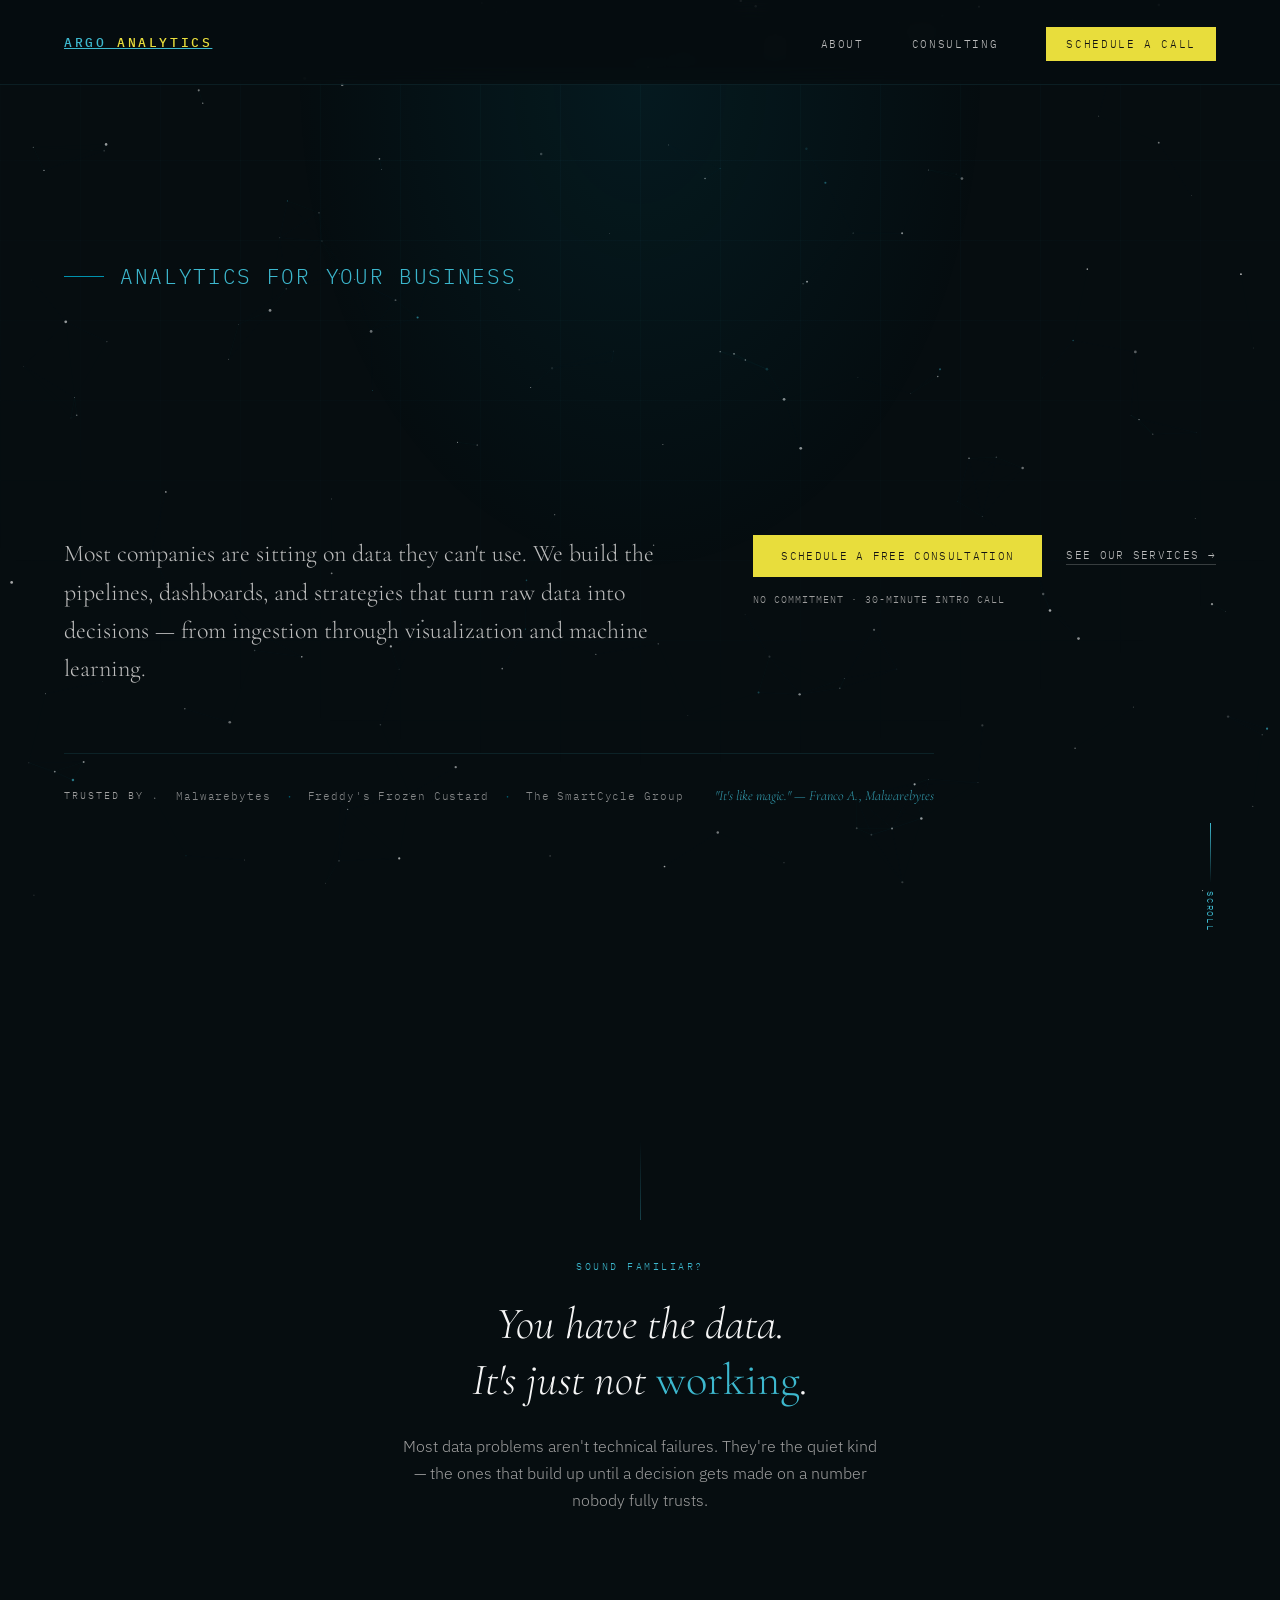
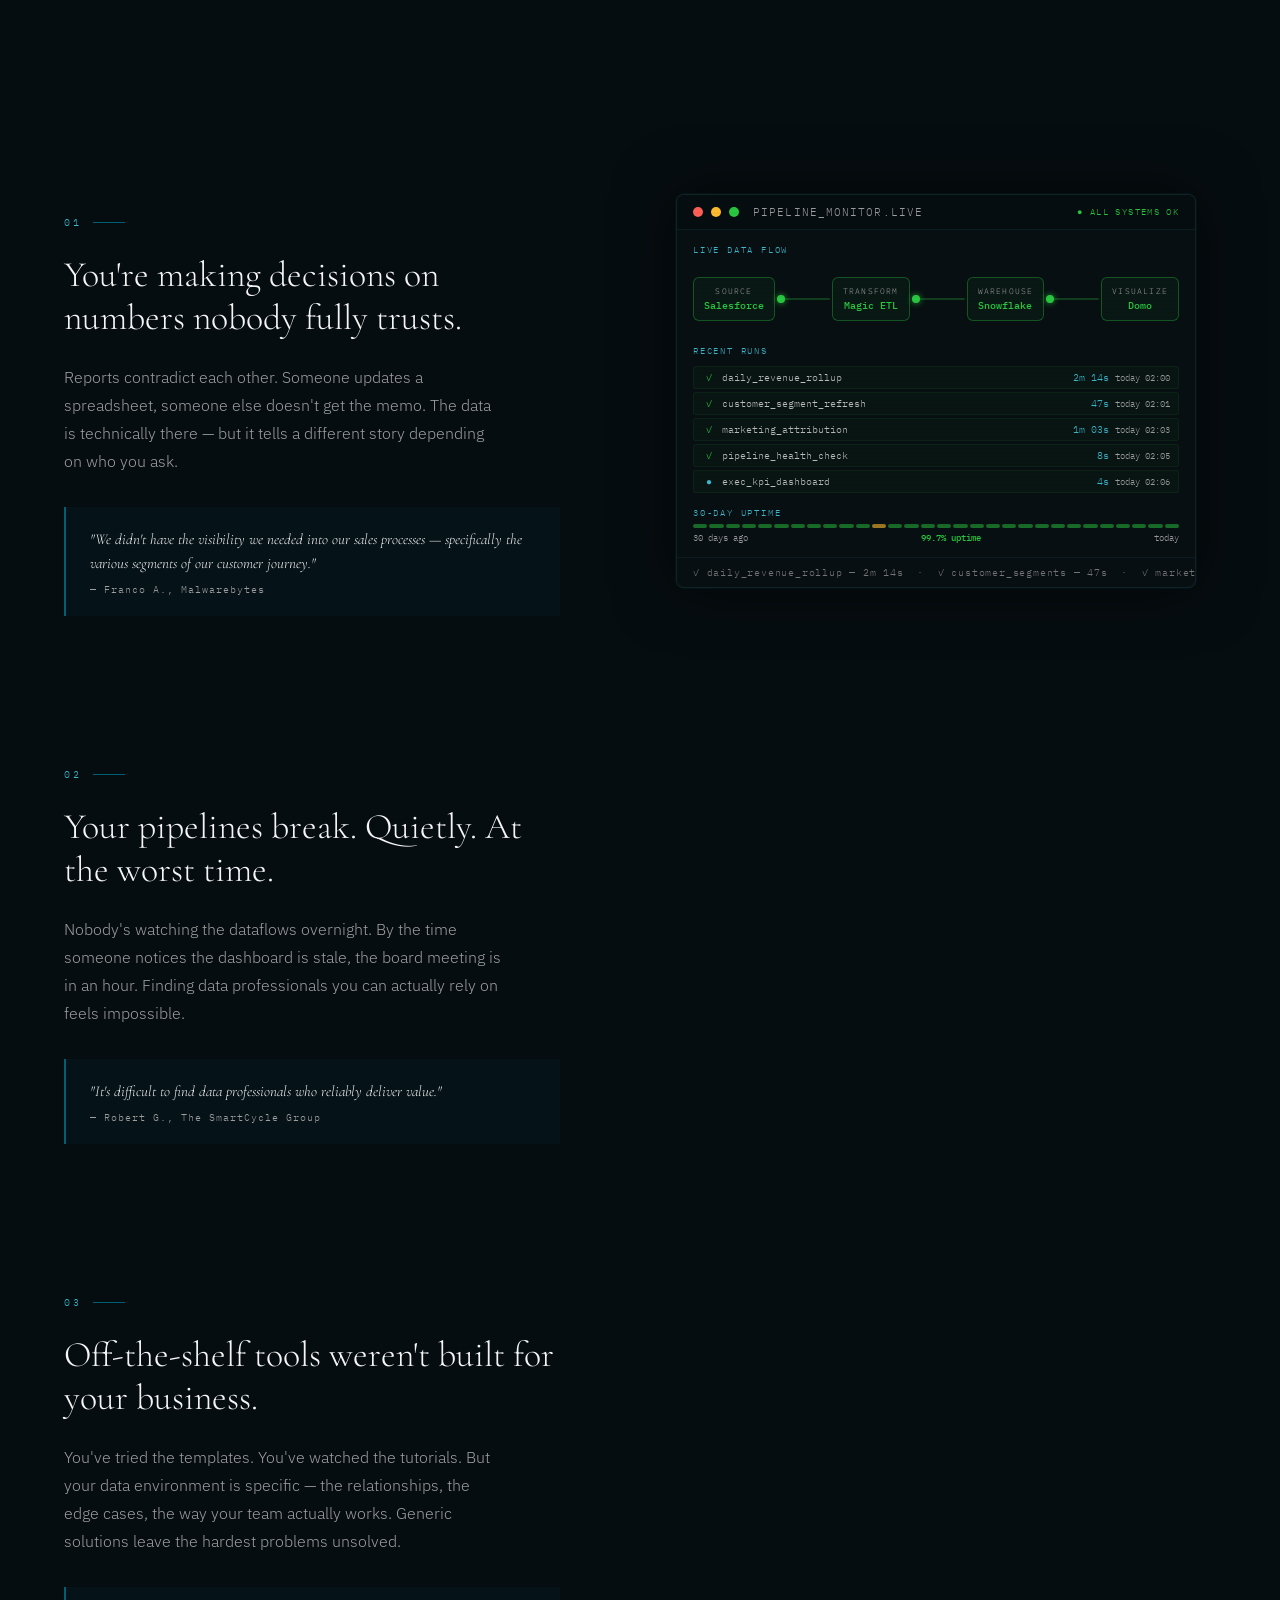
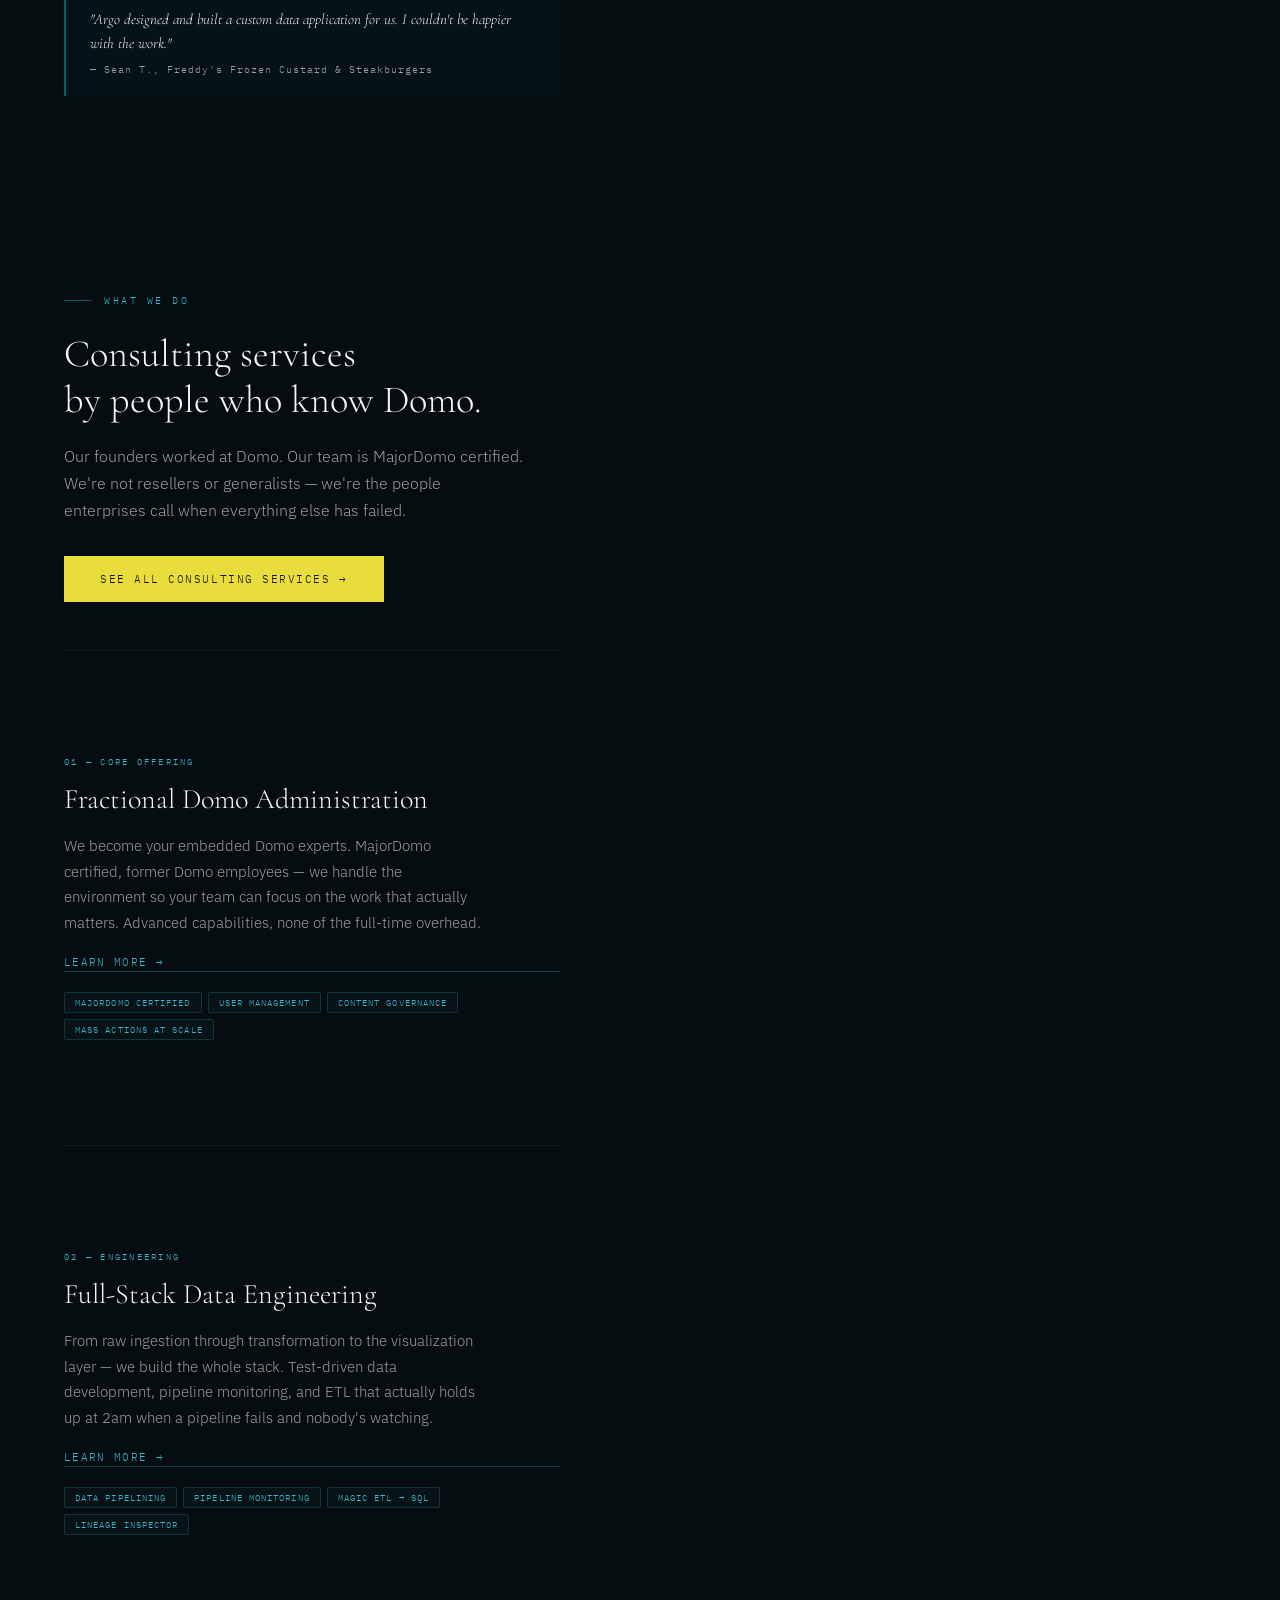
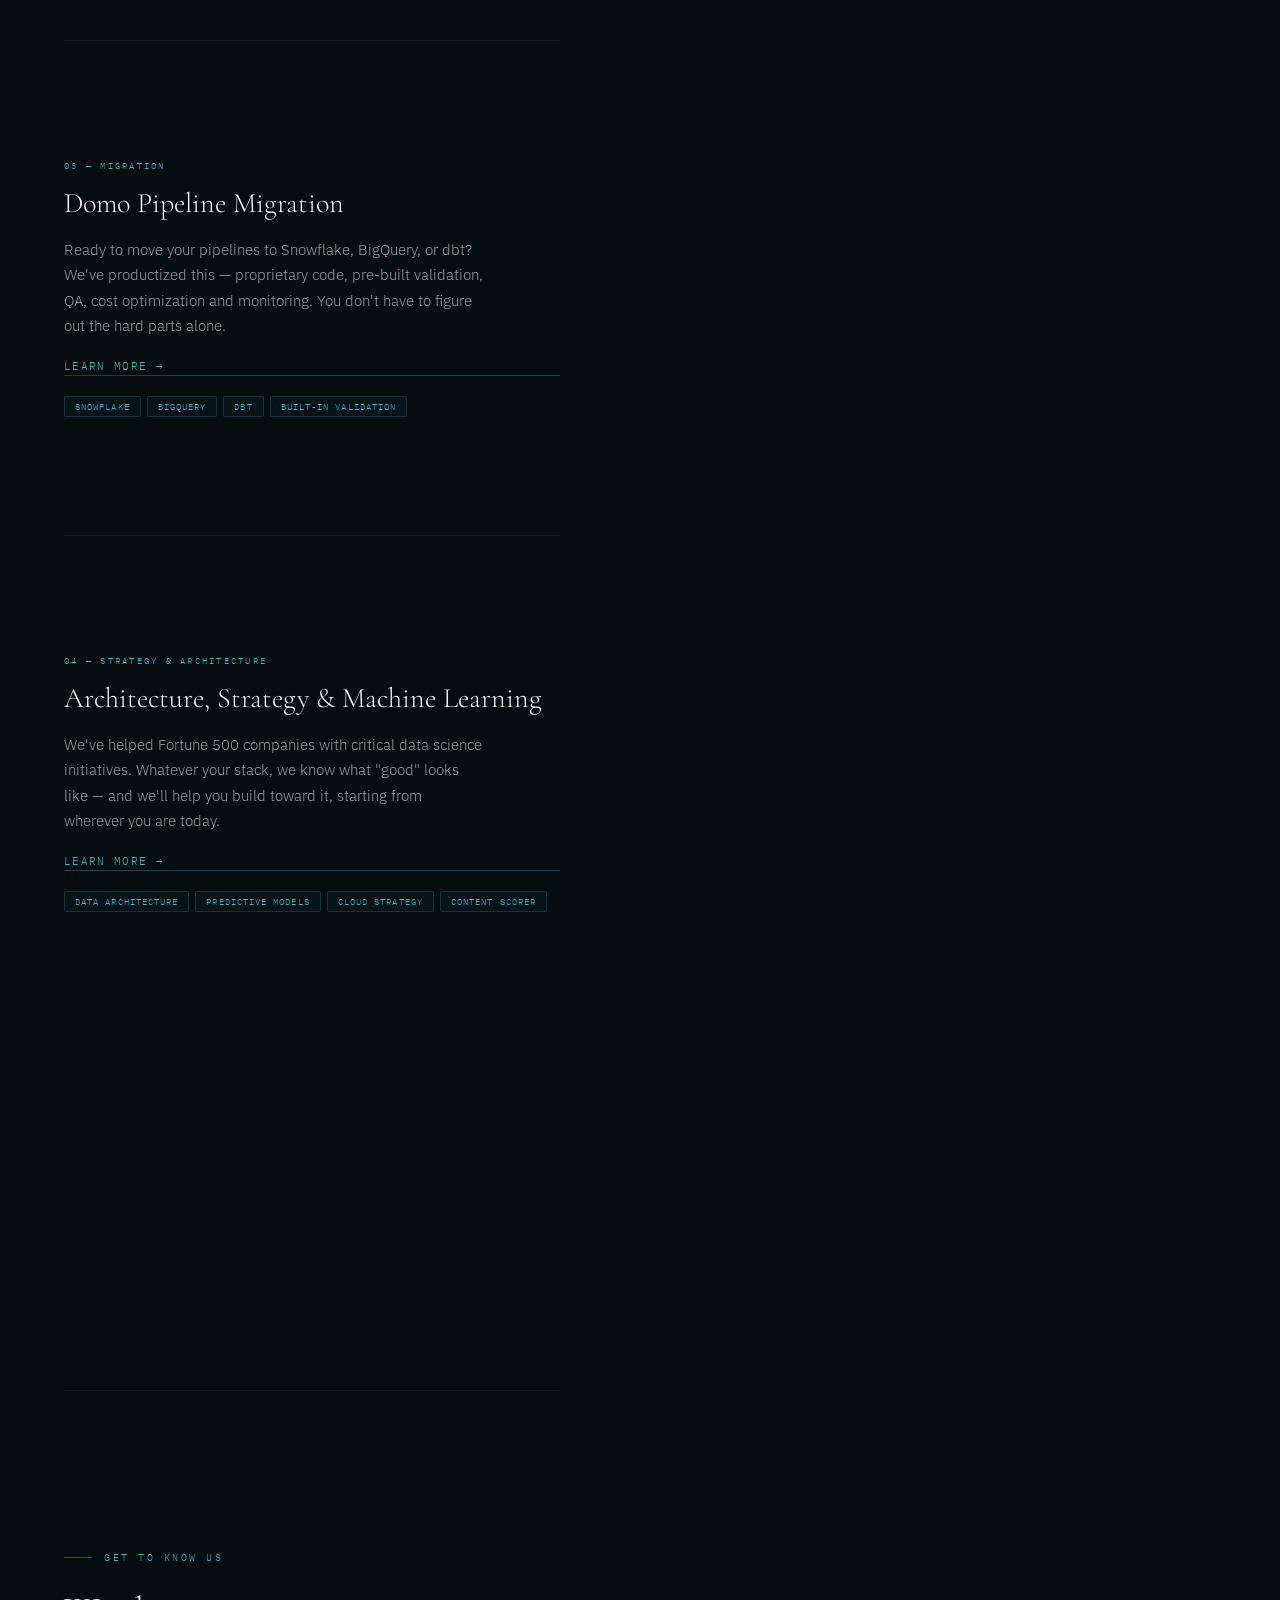
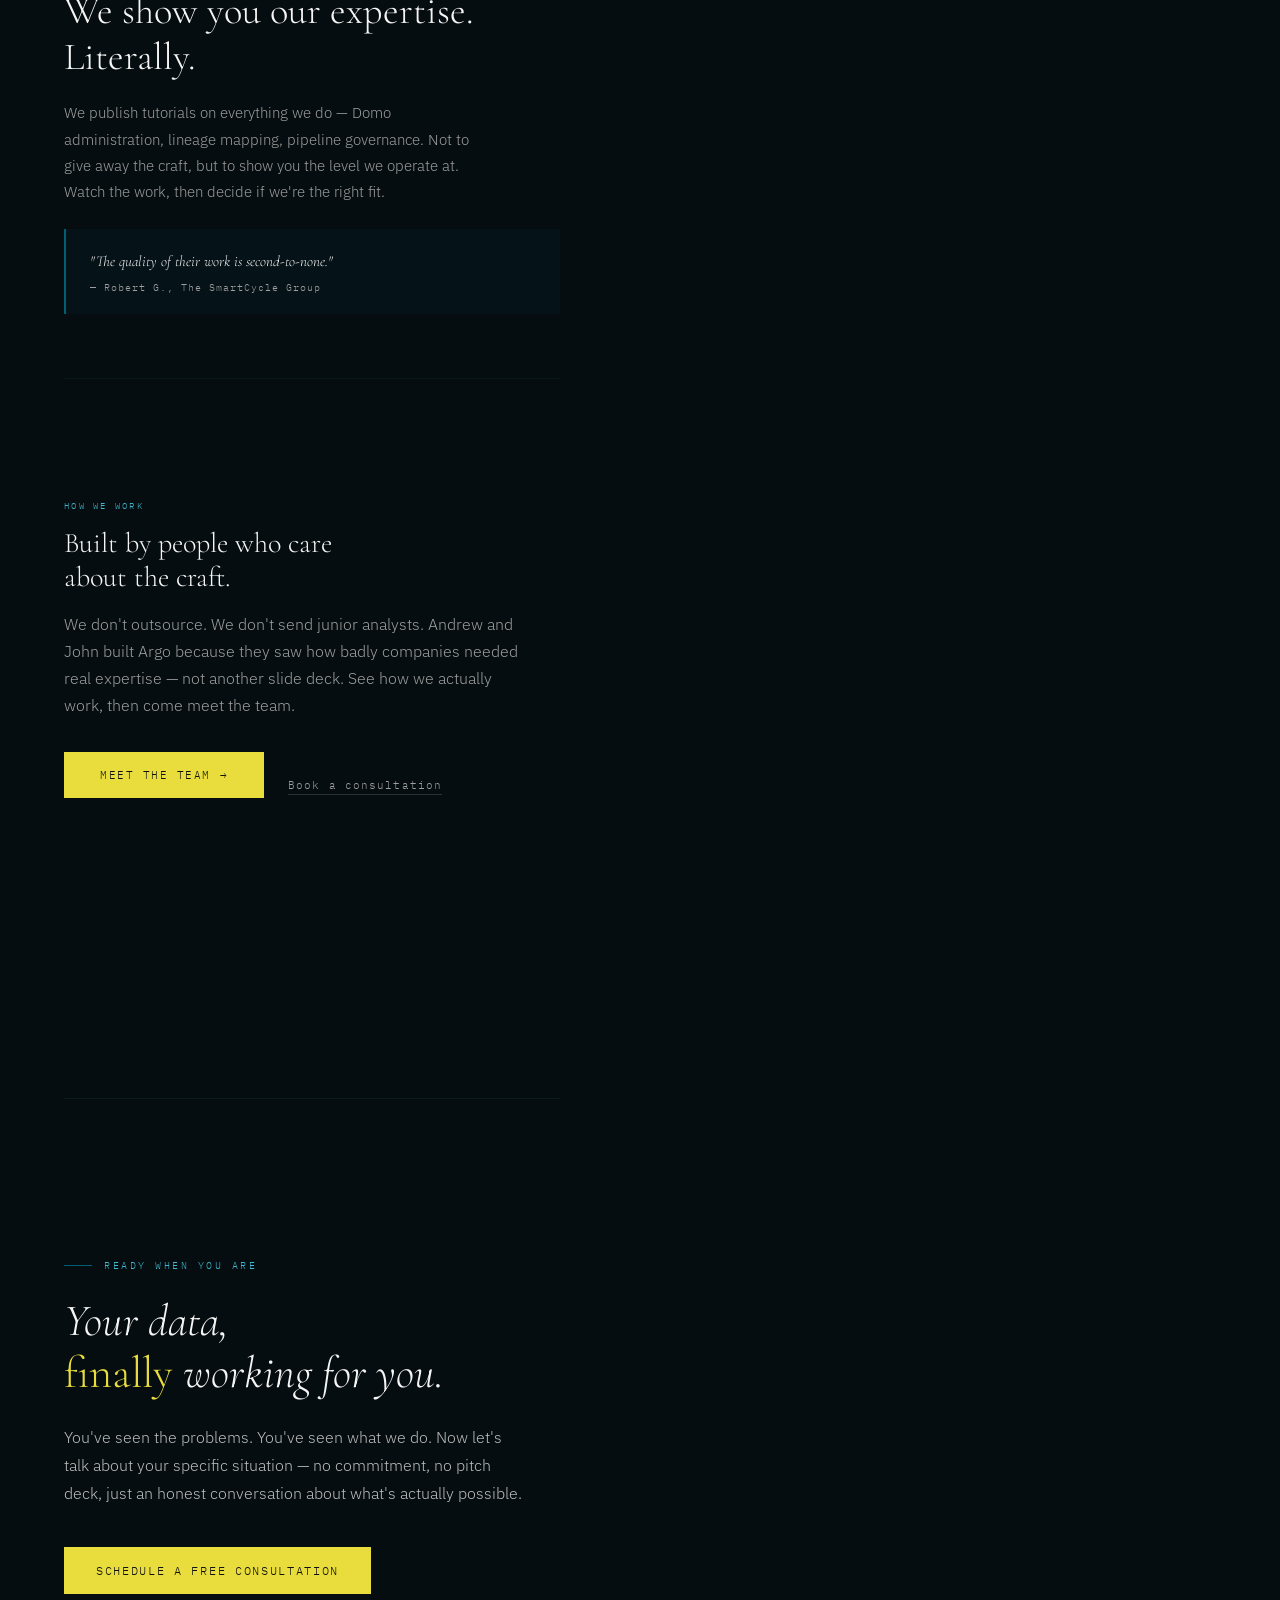
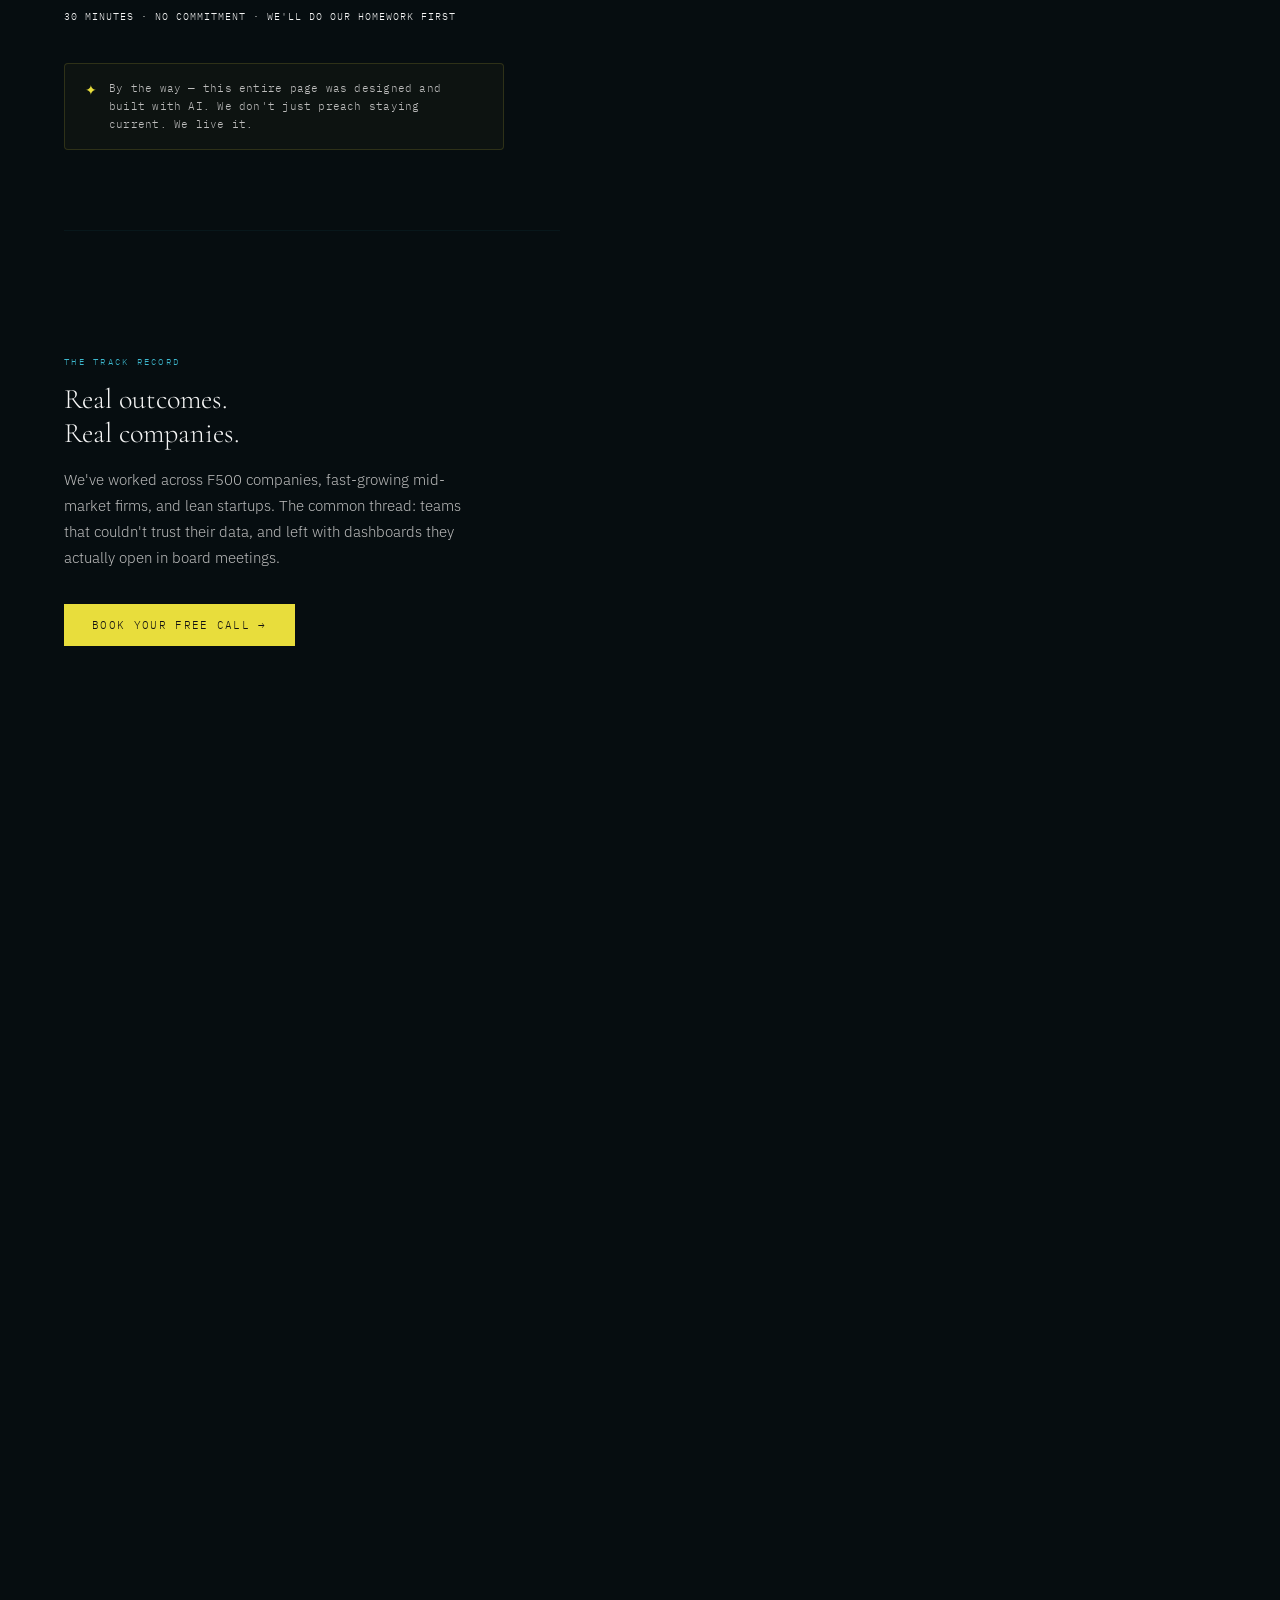
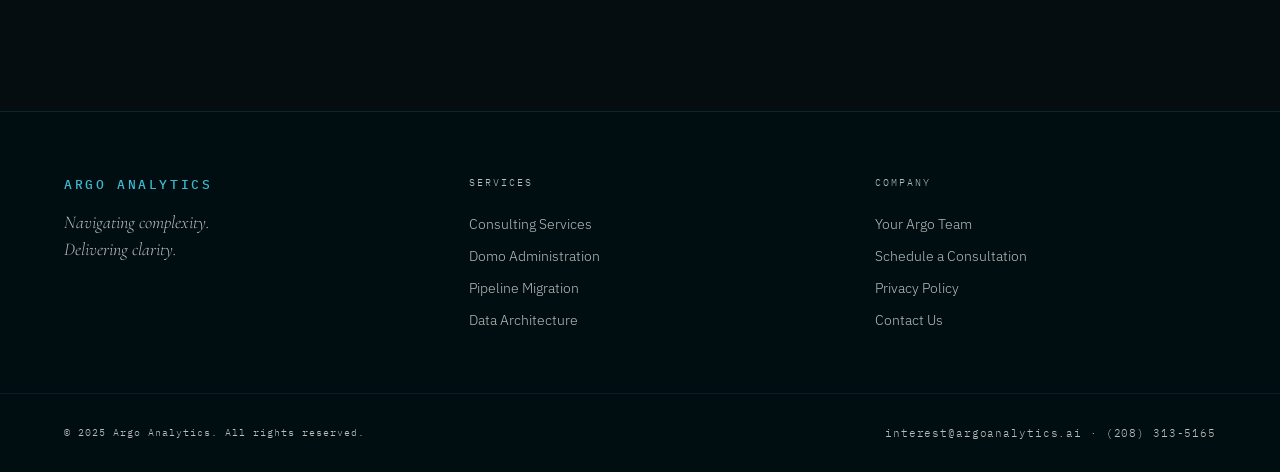
==== index.html @ b4531744 "Make nav logo a link to index.html in all pages Co-Authored-By: Claude Sonnet 4.6 <noreply@anthropic" ====
<!DOCTYPE html>
<html lang="en">
<head>
<meta charset="UTF-8">
<meta name="viewport" content="width=device-width, initial-scale=1.0">
<title>Argo Analytics</title>
<link href="https://fonts.googleapis.com/css2?family=Cormorant+Garamond:ital,wght@0,300;0,400;0,600;1,300;1,400&family=IBM+Plex+Mono:wght@400;500&family=IBM+Plex+Sans:wght@300;400;500&display=swap" rel="stylesheet">
<style>
*, *::before, *::after { box-sizing: border-box; margin: 0; padding: 0; }

:root {
  --teal-400: #3DB8CE;
  --teal-500: #0091AD;
  --teal-700: #005F72;
  --teal-900: #002530;
  --teal-0: #000E12;
  --yellow-500: #E8DD3C;
  --yellow-600: #C9BC1A;
  --neutral-100: #F5F5F5;
  --neutral-300: #BDBDBD;
  --neutral-400: #9E9E9E;
  --neutral-600: #424242;
  --neutral-800: #1E1E1E;
  --neutral-900: #111111;
  --bg: #060D10;
  --font-serif: 'Cormorant Garamond', Georgia, serif;
  --font-sans: 'IBM Plex Sans', sans-serif;
  --font-mono: 'IBM Plex Mono', monospace;
}

html { scroll-behavior: smooth; }

body {
  background: var(--bg);
  color: var(--neutral-100);
  font-family: var(--font-sans);
  font-weight: 300;
  overflow-x: clip;  /* clip doesn't affect fixed children like overflow:hidden does */
  min-height: 100vh;
  display: flex;
  flex-direction: column;
}

/* STAR FIELD CANVAS BG */
.star-canvas {
  position: fixed;
  inset: 0;
  z-index: 0;
  pointer-events: none;
}


/* Background grid overlay */
.hero::before {
  content: '';
  position: absolute;
  inset: 0;
  background-image:
    linear-gradient(rgba(61,184,206,0.04) 1px, transparent 1px),
    linear-gradient(90deg, rgba(61,184,206,0.04) 1px, transparent 1px);
  background-size: 80px 80px;
  mask-image: radial-gradient(ellipse 90% 100% at 50% 0%, black 0%, transparent 80%);
  pointer-events: none;
  z-index: 0;
}

/* Radial glow behind headline */
.hero::after {
  content: '';
  position: absolute;
  top: 0; left: 50%;
  transform: translateX(-50%);
  width: 700px;
  height: 500px;
  background: radial-gradient(ellipse at top, rgba(0,145,173,0.10) 0%, transparent 70%);
  pointer-events: none;
  z-index: 0;
}

/* NAV */
nav {
  position: fixed;
  top: 0; left: 0; right: 0;
  z-index: 100;
  display: flex;
  align-items: center;
  justify-content: space-between;
  padding: 2rem 4rem;
  border-bottom: 1px solid rgba(61,184,206,0.1);
  background: rgba(6,13,16,0.7);
  backdrop-filter: blur(12px);
}

.nav-logo {
  font-family: var(--font-mono);
  font-size: 13px;
  font-weight: 500;
  letter-spacing: 0.2em;
  text-transform: uppercase;
  color: var(--teal-400);
}

.nav-logo span {
  color: var(--yellow-500);
}

.nav-links {
  display: flex;
  align-items: center;
  gap: 3rem;
  list-style: none;
}

.nav-links a {
  font-family: var(--font-mono);
  font-size: 11px;
  letter-spacing: 0.15em;
  text-transform: uppercase;
  color: var(--neutral-300); /* was neutral-400 (#9E9E9E) — fails AA; neutral-300 (#BDBDBD) passes */
  text-decoration: none;
  transition: color 0.2s;
}

.nav-links a:hover { color: var(--neutral-100); }
.nav-links a.active { color: var(--teal-400); }

.nav-cta {
  font-family: var(--font-mono);
  font-size: 11px;
  letter-spacing: 0.12em;
  text-transform: uppercase;
  color: var(--neutral-900) !important;
  background: var(--yellow-500);
  padding: 10px 20px;
  text-decoration: none;
  transition: background 0.2s;
}

.nav-cta:hover { background: var(--yellow-600) !important; color: var(--neutral-900) !important; }

/* PAGE CONTENT AREA — your sections go here */
main {
  position: relative;
  z-index: 1;
  flex: 1;
  padding-top: 80px; /* offset for fixed nav */
}

/* FOOTER */
footer {
  position: relative;
  z-index: 1;
  background: #000E12; /* teal-0 — distinct from page bg, grounded, on-brand */
  border-top: 1px solid rgba(61,184,206,0.15);
  padding: 4rem;
  display: grid;
  grid-template-columns: 1fr 1fr 1fr;
  gap: 4rem;
}

.footer-brand {
  font-family: var(--font-mono);
  font-size: 13px;
  font-weight: 500;
  letter-spacing: 0.2em;
  text-transform: uppercase;
  color: var(--teal-400);
  margin-bottom: 1rem;
}

.footer-tagline {
  font-family: var(--font-serif);
  font-size: 18px;
  font-style: italic;
  color: var(--neutral-300);
  line-height: 1.5;
}

.footer-col-label {
  font-family: var(--font-mono);
  font-size: 10px;
  letter-spacing: 0.2em;
  text-transform: uppercase;
  color: var(--neutral-300); /* AAA 10.42:1 on footer — fails on dark bg; neutral-400 passes */
  margin-bottom: 1.5rem;
}

.footer-links {
  list-style: none;
  display: flex;
  flex-direction: column;
  gap: 0.75rem;
}

.footer-links a {
  font-family: var(--font-sans);
  font-size: 14px;
  color: var(--neutral-300); /* was neutral-400 — bumped up for contrast on teal-0 bg */
  text-decoration: none;
  transition: color 0.2s;
}

.footer-links a:hover { color: var(--neutral-100); }

.footer-bottom {
  position: relative;
  z-index: 1;
  background: #000E12;
  border-top: 1px solid rgba(61,184,206,0.1);
  padding: 2rem 4rem;
  display: flex;
  justify-content: space-between;
  align-items: center;
}

.footer-copy {
  font-family: var(--font-mono);
  font-size: 10px;
  letter-spacing: 0.1em;
  color: var(--neutral-300);
}

.footer-contact {
  font-family: var(--font-mono);
  font-size: 11px;
  color: var(--neutral-300);
  letter-spacing: 0.08em;
}

/* HERO */
.hero {
  min-height: 100vh;
  display: flex;
  flex-direction: column;
  justify-content: center;
  align-items: flex-start;
  padding: 5.5rem 4rem 5rem;
  position: relative;
  z-index: 1;
}

.hero-eyebrow {
  font-family: var(--font-mono);
  font-size: 11px;
  letter-spacing: 0.25em;
  text-transform: uppercase;
  color: var(--teal-400);
  margin-bottom: 2.5rem;
  display: flex;
  align-items: center;
  gap: 1rem;
  align-self: flex-start; /* always left */
  transition: opacity 0.4s ease, transform 0.4s ease;
}

.hero-eyebrow::before {
  content: "";
  display: block;
  width: 40px;
  height: 1px;
  background: var(--teal-500);
}

/* Hero-specific eyebrow size — only targets the hero eyebrow by ID */
#heroEyebrow {
  font-size: 21px;
  letter-spacing: 0.08em;
}

/* The big headline wrapper — full width, centered text */
.hero-headline-wrap {
  position: relative;
  width: 100%;
  text-align: center;
}

/* Large display headline — serif display, centered */
.hero-headline {
  font-family: var(--font-serif);
  font-size: clamp(48px, 7vw, 140px);
  font-weight: 300;
  font-style: italic;
  line-height: 1.1;
  letter-spacing: -0.01em;
  color: var(--neutral-100);
  white-space: normal;
  overflow: visible;
  padding-bottom: 0.15em;
  word-break: keep-all;
  transition: opacity 0.1s ease;
}

/* "finally working" fades separately */
.hero-headline .hl-fade {
  color: var(--teal-400);
  display: inline-block;
  transition: opacity 0.35s ease, max-width 0.5s ease;
  vertical-align: bottom;
  font-style: normal; /* breaks the italic for contrast — "working" pops */
}

/* Sticky condensed headline — sits just below the nav */
.hero-sticky {
  position: fixed;
  top: 81px; /* nav height */
  left: 0;
  right: 0;
  z-index: 98;
  font-family: var(--font-mono);
  font-size: 11px;
  font-weight: 500;
  letter-spacing: 0.2em;
  text-transform: uppercase;
  color: var(--neutral-300);
  pointer-events: none;
  opacity: 0;
  transition: opacity 0.4s ease;
  height: 40px;
  display: flex;
  align-items: center;
  justify-content: center;
  background: rgba(6,13,16,0.85);
  backdrop-filter: blur(12px);
  border-bottom: 1px solid rgba(61,184,206,0.12);
}

.hero-sticky.visible {
  opacity: 1;
}

/* Bottom content fades out on scroll */
.hero-bottom {
  margin-top: 6rem;
  width: 100%;
  display: flex;
  flex-direction: column;
  align-items: flex-start;
  gap: 0;
  transition: opacity 0.4s ease, transform 0.4s ease;
}

.hero-sub-row {
  display: flex;
  align-items: flex-start;
  justify-content: space-between;
  width: 100%;
  gap: 4rem;
}

.hero-body {
  font-family: var(--font-serif);
  font-size: 24px;
  font-weight: 300;
  line-height: 1.6;
  color: var(--neutral-300);
  max-width: 680px;
  text-align: left;
}

.hero-ctas {
  display: flex;
  flex-direction: column;
  gap: 1rem;
  align-items: flex-start;
  flex-shrink: 0;
}

.hero-ctas-row {
  display: flex;
  gap: 1.5rem;
  align-items: center;
}

.hero-microcopy {
  font-family: var(--font-mono);
  font-size: 10px;
  letter-spacing: 0.1em;
  color: var(--neutral-400);
  text-transform: uppercase;
}

.btn-primary {
  font-family: var(--font-mono);
  font-size: 11px;
  letter-spacing: 0.12em;
  text-transform: uppercase;
  background: var(--yellow-500);
  color: var(--neutral-900);
  padding: 14px 28px;
  text-decoration: none;
  display: inline-block;
  transition: background 0.2s;
}

.btn-primary:hover { background: var(--yellow-600); }

.btn-ghost {
  font-family: var(--font-mono);
  font-size: 11px;
  letter-spacing: 0.12em;
  text-transform: uppercase;
  color: var(--neutral-300);
  text-decoration: none;
  border-bottom: 1px solid rgba(255,255,255,0.2);
  padding-bottom: 2px;
  transition: color 0.2s, border-color 0.2s;
}

.btn-ghost:hover { color: var(--neutral-100); border-color: rgba(255,255,255,0.6); }

/* SOCIAL PROOF STRIP */
.hero-proof {
  margin-top: 4rem;
  padding-top: 2rem;
  border-top: 1px solid rgba(61,184,206,0.12);
  display: flex;
  align-items: center;
  gap: 2rem;
  flex-wrap: wrap;
}

.proof-label {
  font-family: var(--font-mono);
  font-size: 10px;
  letter-spacing: 0.2em;
  text-transform: uppercase;
  color: var(--neutral-400);
  flex-shrink: 0;
}

.proof-logos {
  display: flex;
  align-items: center;
  gap: 1rem;
}

.proof-logo {
  font-family: var(--font-mono);
  font-size: 11px;
  letter-spacing: 0.08em;
  color: var(--neutral-300);
  opacity: 0.7;
}

.proof-divider {
  color: var(--teal-700);
}

.proof-quote {
  font-family: var(--font-serif);
  font-size: 14px;
  font-style: italic;
  color: var(--teal-400);
  margin-left: auto;
  opacity: 0.85;
}

/* SCROLL INDICATOR */
.scroll-indicator {
  position: absolute;
  bottom: 3rem;
  right: 4rem;
  display: flex;
  flex-direction: column;
  align-items: center;
  gap: 8px;
}

.scroll-line {
  width: 1px;
  height: 60px;
  background: linear-gradient(to bottom, var(--teal-400), transparent);
  animation: scrollPulse 2s ease-in-out infinite;
}

@keyframes scrollPulse {
  0%, 100% { opacity: 0.5; }
  50% { opacity: 1; }
}

.scroll-label {
  font-family: var(--font-mono);
  font-size: 9px;
  letter-spacing: 0.2em;
  text-transform: uppercase;
  color: var(--teal-400);
  writing-mode: vertical-rl;
  opacity: 1;
}

/* ── BRIDGE ───────────────────────────────────────────────────────────────── */
.bridge {
  position: relative;
  z-index: 2;
  padding: 10rem 4rem 6rem;
  text-align: center;
  display: flex;
  flex-direction: column;
  align-items: center;
  gap: 1.5rem;
}

.bridge-line {
  width: 1px;
  height: 80px;
  background: linear-gradient(to bottom, transparent, rgba(61,184,206,0.3));
  margin-bottom: 1rem;
}

.bridge-label {
  font-family: var(--font-mono);
  font-size: 10px;
  letter-spacing: 0.25em;
  text-transform: uppercase;
  color: var(--teal-400);
}

.bridge-heading {
  font-family: var(--font-serif);
  font-size: clamp(28px, 3.5vw, 52px);
  font-weight: 300;
  font-style: italic;
  color: var(--neutral-100);
  line-height: 1.25;
  max-width: 700px;
}

.bridge-heading em {
  color: var(--teal-400);
  font-style: normal;
}

.bridge-sub {
  font-family: var(--font-sans);
  font-size: 16px;
  font-weight: 300;
  color: var(--neutral-400);
  max-width: 480px;
  line-height: 1.7;
}

/* ── PAIN SECTION ─────────────────────────────────────────────────────────── */
.pain-section {
  position: relative;
  z-index: 2;
  display: grid;
  grid-template-columns: 1fr 1fr;
  min-height: 300vh; /* scroll space for 3 pain points */
}

/* LEFT: scrolling copy */
.pain-left {
  padding: 0 5rem 0 4rem;
  display: flex;
  flex-direction: column;
  justify-content: flex-start;
}

.pain-spacer-top    { height: 15vh; }
.pain-spacer-bottom { height: 40vh; }

.pain-item {
  min-height: 60vh;
  display: flex;
  flex-direction: column;
  justify-content: center;
  padding: 4rem 0;
  opacity: 0.25;
  transform: translateY(20px);
  transition: opacity 0.6s ease, transform 0.6s ease;
}

.pain-item.active {
  opacity: 1;
  transform: translateY(0);
}

.pain-number {
  font-family: var(--font-mono);
  font-size: 10px;
  letter-spacing: 0.25em;
  text-transform: uppercase;
  color: var(--teal-400);
  margin-bottom: 1.5rem;
  display: flex;
  align-items: center;
  gap: 0.75rem;
}

.pain-number::after {
  content: '';
  display: block;
  width: 32px;
  height: 1px;
  background: var(--teal-700);
}

.pain-heading {
  font-family: var(--font-serif);
  font-size: clamp(26px, 2.8vw, 42px);
  font-weight: 300;
  color: var(--neutral-100);
  line-height: 1.2;
  margin-bottom: 1.5rem;
}

.pain-body {
  font-family: var(--font-sans);
  font-size: 16px;
  font-weight: 300;
  color: var(--neutral-400);
  line-height: 1.75;
  max-width: 440px;
}

.pain-quote {
  margin-top: 2rem;
  padding: 1.25rem 1.5rem;
  border-left: 2px solid var(--teal-700);
  background: rgba(0, 145, 173, 0.05);
}

.pain-quote p {
  font-family: var(--font-serif);
  font-size: 15px;
  font-style: italic;
  color: var(--teal-300);
  line-height: 1.6;
}

.pain-quote cite {
  display: block;
  margin-top: 0.5rem;
  font-family: var(--font-mono);
  font-size: 10px;
  letter-spacing: 0.1em;
  color: var(--neutral-400);
  font-style: normal;
}

/* RIGHT: sticky visual */
.pain-right {
  position: sticky;
  top: 120px; /* below nav + stickybar */
  height: calc(100vh - 140px);
  display: flex;
  align-items: center;
  justify-content: center;
  padding: 2rem 4rem 2rem 1rem;
  align-self: start;
}

/* ── BROKEN DASHBOARD ─────────────────────────────────────────────────────── */
.dash-shell {
  width: 100%;
  max-width: 520px;
  background: #0A1418;
  border: 1px solid rgba(61,184,206,0.12);
  border-radius: 8px;
  overflow: hidden;
  font-family: var(--font-mono);
  box-shadow: 0 0 60px rgba(0,0,0,0.6), 0 0 0 1px rgba(61,184,206,0.06);
}

.dash-titlebar {
  padding: 10px 16px;
  background: #060D10;
  border-bottom: 1px solid rgba(61,184,206,0.1);
  display: flex;
  align-items: center;
  gap: 8px;
}

.dash-dot {
  width: 10px; height: 10px; border-radius: 50%;
}
.dash-dot.red    { background: #FF5F57; }
.dash-dot.yellow { background: #FEBC2E; }
.dash-dot.green  { background: #28C840; }

.dash-title {
  font-size: 11px;
  letter-spacing: 0.1em;
  color: var(--neutral-400);
  margin-left: 6px;
  text-transform: uppercase;
}

.dash-body { padding: 16px; display: flex; flex-direction: column; gap: 12px; }

/* mini stat cards row */
.dash-stats {
  display: grid;
  grid-template-columns: 1fr 1fr;
  gap: 8px;
}

.dash-stat {
  background: #0F1E24;
  border: 1px solid rgba(61,184,206,0.08);
  border-radius: 4px;
  padding: 12px 14px;
  transition: border-color 0.4s;
}

.dash-stat.highlight-bad {
  border-color: rgba(255,80,60,0.4);
  background: rgba(255,50,30,0.05);
}

.dash-stat-label {
  font-size: 9px;
  letter-spacing: 0.2em;
  text-transform: uppercase;
  color: var(--neutral-300);
  margin-bottom: 6px;
}

.dash-stat-val {
  font-size: 22px;
  font-weight: 500;
  color: var(--neutral-100);
  transition: color 0.3s;
  min-height: 32px;
  display: flex;
  align-items: center;
}

.dash-stat-val.error { color: #FF5F57; font-size: 14px; letter-spacing: 0.05em; }
.dash-stat-val.warn  { color: #FEBC2E; }
.dash-stat-val.stale { color: var(--neutral-500, #757575); text-decoration: line-through; }
.dash-stat-val.ok    { color: var(--teal-400); }

/* table */
.dash-table {
  border: 1px solid rgba(61,184,206,0.08);
  border-radius: 4px;
  overflow: hidden;
  transition: border-color 0.4s;
}

.dash-table.highlight-bad { border-color: rgba(255,80,60,0.3); }

.dash-table-head {
  display: grid;
  grid-template-columns: 90px 1fr 1fr 90px;
  background: #060D10;
  padding: 8px 12px;
  border-bottom: 1px solid rgba(61,184,206,0.08);
}

.dash-table-head span {
  font-size: 9px;
  letter-spacing: 0.18em;
  text-transform: uppercase;
  color: var(--neutral-300);
}

.dash-table-row {
  display: grid;
  grid-template-columns: 90px 1fr 1fr 90px;
  padding: 9px 12px;
  border-bottom: 1px solid rgba(61,184,206,0.05);
  align-items: center;
  transition: background 0.3s;
}

.dash-table-row:last-child { border-bottom: none; }
.dash-table-row.row-error  { background: rgba(255,50,30,0.04); }
.dash-table-row.row-warn   { background: rgba(254,188,46,0.03); }

.dash-table-row span {
  font-size: 12px;
  color: var(--neutral-300);
}

.dash-table-row .cell-err  { color: #FF5F57; }
.dash-table-row .cell-warn { color: #FEBC2E; }
.dash-table-row .cell-stale { color: var(--neutral-500,#757575); text-decoration: line-through; }
.dash-table-row .cell-ok   { color: var(--teal-400); }

/* pipeline status */
.dash-pipeline {
  display: grid;
  grid-template-columns: 1fr 1fr;
  gap: 8px;
}

.dash-pipe-card {
  background: #0F1E24;
  border: 1px solid rgba(61,184,206,0.08);
  border-radius: 4px;
  padding: 12px 14px;
  transition: border-color 0.4s, background 0.4s;
}

.dash-pipe-card.highlight-bad {
  border-color: rgba(255,80,60,0.35);
  background: rgba(255,50,30,0.05);
}

.dash-pipe-label {
  font-size: 9px;
  letter-spacing: 0.2em;
  text-transform: uppercase;
  color: var(--neutral-300);
  margin-bottom: 6px;
}

.dash-pipe-val {
  font-size: 18px;
  font-weight: 500;
  transition: color 0.3s;
}

.dash-pipe-val.pipe-fail { color: #FF5F57; }
.dash-pipe-val.pipe-warn { color: #FEBC2E; }
.dash-pipe-val.pipe-ok   { color: var(--teal-400); }

/* progress bar inside pipe card */
.dash-pipe-bar {
  margin-top: 8px;
  height: 3px;
  background: rgba(255,255,255,0.05);
  border-radius: 2px;
  overflow: hidden;
}

.dash-pipe-fill {
  height: 100%;
  border-radius: 2px;
  transition: width 1s ease, background 0.5s;
}

/* ticker at bottom */
.dash-ticker {
  border-top: 1px solid rgba(61,184,206,0.08);
  padding: 8px 16px;
  font-size: 10px;
  color: var(--neutral-500,#757575);
  letter-spacing: 0.08em;
  overflow: hidden;
  white-space: nowrap;
}

.dash-ticker span { animation: ticker 18s linear infinite; display: inline-block; }

@keyframes ticker {
  0%   { transform: translateX(0); }
  100% { transform: translateX(-50%); }
}

/* blinking cursor for data cells */
@keyframes blink {
  0%, 100% { opacity: 1; }
  50%       { opacity: 0; }
}

.blink { animation: blink 1.1s step-start infinite; }

/* scan line overlay on the dashboard */
.dash-scan {
  position: absolute;
  inset: 0;
  background: repeating-linear-gradient(
    0deg,
    transparent,
    transparent 2px,
    rgba(0,0,0,0.03) 2px,
    rgba(0,0,0,0.03) 4px
  );
  pointer-events: none;
  border-radius: 8px;
}

/* ── RIGHT PANEL TRANSITION ───────────────────────────────────────────────── */
.pain-right-inner {
  position: relative;
  width: 100%;
  max-width: 520px;
  height: 100%;
}

.right-panel {
  position: absolute;
  inset: 0;
  display: flex;
  align-items: center;
  justify-content: center;
  pointer-events: auto;
  /* no CSS transition here — JS handles sequencing precisely */
}

.right-panel.hidden {
  opacity: 0 !important;
  pointer-events: none;
  visibility: hidden;
}

/* ── SEARCH MOCK ──────────────────────────────────────────────────────────── */
.search-shell {
  width: 100%;
  max-width: 500px;
  background: #0A1418;
  border: 1px solid rgba(61,184,206,0.12);
  border-radius: 8px;
  overflow: hidden;
  font-family: var(--font-mono);
  box-shadow: 0 0 60px rgba(0,0,0,0.6), 0 0 0 1px rgba(61,184,206,0.06);
}

.search-titlebar {
  padding: 10px 16px;
  background: #060D10;
  border-bottom: 1px solid rgba(61,184,206,0.1);
  display: flex;
  align-items: center;
  gap: 8px;
}

.search-bar {
  flex: 1;
  background: rgba(61,184,206,0.06);
  border: 1px solid rgba(61,184,206,0.15);
  border-radius: 4px;
  padding: 6px 10px;
  font-family: var(--font-mono);
  font-size: 11px;
  color: var(--neutral-300);
  letter-spacing: 0.04em;
  display: flex;
  align-items: center;
  gap: 6px;
  overflow: hidden;
  white-space: nowrap;
}

.search-bar-icon {
  color: var(--teal-400);
  font-size: 10px;
  flex-shrink: 0;
}

.search-query-text {
  overflow: hidden;
  white-space: nowrap;
  text-overflow: ellipsis;
}

.search-cursor {
  display: inline-block;
  width: 1px;
  height: 12px;
  background: var(--teal-400);
  animation: blink 1s step-start infinite;
  flex-shrink: 0;
  vertical-align: middle;
}

.search-body {
  padding: 12px 16px 16px;
  display: flex;
  flex-direction: column;
  gap: 2px;
}

.search-meta {
  font-size: 9px;
  letter-spacing: 0.15em;
  color: var(--neutral-300);
  text-transform: uppercase;
  margin-bottom: 10px;
}

.search-result {
  padding: 10px 12px;
  border-radius: 4px;
  border-left: 2px solid transparent;
  transition: background 0.3s, border-color 0.3s;
  margin-bottom: 4px;
}

.search-result.result-argo {
  border-left-color: var(--yellow-500);
  background: rgba(232,221,60,0.04);
}

.search-result-source {
  font-size: 9px;
  letter-spacing: 0.1em;
  color: var(--neutral-300);
  margin-bottom: 3px;
  text-transform: lowercase;
}

.search-result.result-argo .search-result-source {
  color: var(--teal-400);
}

.search-result-title {
  font-size: 13px;
  color: var(--neutral-300);
  margin-bottom: 4px;
  line-height: 1.3;
  transition: color 0.3s;
}

.search-result.result-argo a {
  color: inherit;
}
.search-result.result-argo .search-result-title {
  color: var(--yellow-500);
  cursor: pointer;
}
.search-result.result-argo a:hover .search-result-title {
  text-decoration: underline;
  text-decoration-color: var(--yellow-500);
}
.search-result.result-argo a:hover .search-result-source {
  text-decoration: underline;
}

.search-result-snippet {
  font-size: 11px;
  color: var(--neutral-300);
  line-height: 1.5;
  font-family: var(--font-sans);
  font-weight: 300;
}

.search-result.result-argo .search-result-snippet {
  color: var(--neutral-300);
}

.search-result-link {
  display: inline-block;
  margin-top: 6px;
  font-size: 10px;
  color: var(--teal-400);
  letter-spacing: 0.08em;
  text-decoration: none;
  border-bottom: 1px solid rgba(61,184,206,0.3);
  padding-bottom: 1px;
  transition: border-color 0.2s, color 0.2s;
}

.search-result-link:hover {
  color: var(--teal-300);
  border-color: var(--teal-400);
}

.search-stats-row {
  display: grid;
  grid-template-columns: 1fr 1fr 1fr;
  gap: 6px;
  margin-top: 10px;
  padding-top: 10px;
  border-top: 1px solid rgba(61,184,206,0.08);
}

.search-stat-chip {
  background: rgba(232,221,60,0.07);
  border: 1px solid rgba(232,221,60,0.2);
  border-radius: 4px;
  padding: 8px 10px;
  text-align: center;
}

.search-stat-chip .chip-val {
  font-size: 18px;
  font-weight: 500;
  color: var(--yellow-500);
  display: block;
}

.search-stat-chip .chip-label {
  font-size: 8px;
  letter-spacing: 0.15em;
  text-transform: uppercase;
  color: var(--neutral-300);
  display: block;
  margin-top: 2px;
}

.search-footnote {
  font-size: 9px;
  letter-spacing: 0.08em;
  color: var(--neutral-300);
  text-align: center;
  margin-top: 8px;
  font-style: italic;
}

/* ── SERVICES SECTION ─────────────────────────────────────────────────────── */
.services-section {
  position: relative;
  z-index: 2;
  display: grid;
  grid-template-columns: 1fr 1fr;
  min-height: 350vh;
}

.services-left {
  padding: 0 5rem 0 4rem;
  display: flex;
  flex-direction: column;
}

.services-intro {
  padding: 8rem 0 5rem;
}

.services-intro-label {
  font-family: var(--font-mono);
  font-size: 10px;
  letter-spacing: 0.25em;
  text-transform: uppercase;
  color: var(--teal-400);
  margin-bottom: 1.5rem;
  display: flex;
  align-items: center;
  gap: 0.75rem;
}

.services-intro-label::before {
  content: '';
  width: 28px;
  height: 1px;
  background: var(--teal-700);
}

.services-intro-heading {
  font-family: var(--font-serif);
  font-size: clamp(30px, 3vw, 46px);
  font-weight: 300;
  color: var(--neutral-100);
  line-height: 1.2;
  margin-bottom: 1.25rem;
}

.services-intro-body {
  font-family: var(--font-sans);
  font-size: 16px;
  font-weight: 300;
  color: var(--neutral-400);
  line-height: 1.7;
  max-width: 460px;
}

/* Individual service cards */
.service-item {
  min-height: 55vh;
  display: flex;
  flex-direction: column;
  justify-content: center;
  padding: 3.5rem 0;
  opacity: 0.2;
  transform: translateY(16px);
  transition: opacity 0.5s ease, transform 0.5s ease;
  border-top: 1px solid rgba(61,184,206,0.08);
}

.service-item.active {
  opacity: 1;
  transform: translateY(0);
}

.service-num {
  font-family: var(--font-mono);
  font-size: 9px;
  letter-spacing: 0.25em;
  text-transform: uppercase;
  color: var(--teal-400);
  margin-bottom: 1rem;
}

.service-heading {
  font-family: var(--font-serif);
  font-size: clamp(22px, 2.2vw, 34px);
  font-weight: 300;
  color: var(--neutral-100);
  line-height: 1.2;
  margin-bottom: 1rem;
}

.service-body {
  font-family: var(--font-sans);
  font-size: 15px;
  font-weight: 300;
  color: var(--neutral-400);
  line-height: 1.7;
  max-width: 420px;
  margin-bottom: 1.25rem;
}

.service-pills {
  display: flex;
  flex-wrap: wrap;
  gap: 6px;
}

.service-learn-more {
  font-family: var(--font-mono);
  font-size: 11px;
  letter-spacing: 0.12em;
  text-transform: uppercase;
  color: var(--teal-400);
  text-decoration: none;
  border-bottom: 1px solid rgba(61,184,206,0.3);
  padding-bottom: 2px;
  margin-bottom: 1.25rem;
  display: inline-block;
  transition: color 0.2s, border-color 0.2s;
}

.service-learn-more:hover {
  color: var(--teal-300);
  border-color: var(--teal-400);
}

.service-pill {
  font-family: var(--font-mono);
  font-size: 9px;
  letter-spacing: 0.12em;
  text-transform: uppercase;
  color: var(--teal-400);
  border: 1px solid rgba(61,184,206,0.2);
  padding: 4px 10px;
  border-radius: 2px;
  background: rgba(61,184,206,0.04);
}

.services-spacer-bottom { height: 40vh; }

/* Services right panel — same sticky mechanic */
.services-right {
  position: sticky;
  top: 120px;
  height: calc(100vh - 140px);
  display: flex;
  align-items: center;
  justify-content: center;
  padding: 2rem 4rem 2rem 1rem;
  align-self: start;
}

/* ── SERVICES CTA ─────────────────────────────────────────────────────────── */
.services-cta-section {
  position: relative;
  z-index: 2;
  padding: 8rem 4rem;
  display: flex;
  flex-direction: column;
  align-items: center;
  text-align: center;
  border-top: 1px solid rgba(61,184,206,0.08);
}

.services-cta-label {
  font-family: var(--font-mono);
  font-size: 10px;
  letter-spacing: 0.25em;
  text-transform: uppercase;
  color: var(--teal-400);
  margin-bottom: 2rem;
}

.services-cta-heading {
  font-family: var(--font-serif);
  font-size: clamp(32px, 3.5vw, 54px);
  font-weight: 300;
  font-style: italic;
  color: var(--neutral-100);
  line-height: 1.2;
  max-width: 640px;
  margin-bottom: 1.5rem;
}

.services-cta-body {
  font-family: var(--font-sans);
  font-size: 16px;
  font-weight: 300;
  color: var(--neutral-400);
  line-height: 1.7;
  max-width: 500px;
  margin-bottom: 3rem;
}

.services-cta-btn {
  font-family: var(--font-mono);
  font-size: 11px;
  letter-spacing: 0.14em;
  text-transform: uppercase;
  color: var(--neutral-900);
  background: var(--yellow-500);
  padding: 16px 36px;
  text-decoration: none;
  display: inline-block;
  transition: background 0.2s, transform 0.2s;
}

.services-cta-btn:hover {
  background: var(--yellow-600);
  transform: translateY(-1px);
}

.services-cta-ghost {
  margin-top: 1.5rem;
  font-family: var(--font-mono);
  font-size: 11px;
  letter-spacing: 0.1em;
  color: var(--neutral-400);
  text-decoration: none;
  border-bottom: 1px solid rgba(255,255,255,0.15);
  padding-bottom: 2px;
  transition: color 0.2s;
}

.services-cta-ghost:hover { color: var(--neutral-100); }
/* ── TRUST / TEAM SECTION ─────────────────────────────────────────────────── */
.trust-section {
  position: relative; z-index: 2;
  display: block;
  min-height: 150vh;
}
.trust-left { width: 50%; padding: 0 5rem 0 4rem; display: flex; flex-direction: column; }
.trust-intro { padding: 10rem 0 4rem; border-top: 1px solid rgba(61,184,206,0.08); }
.trust-intro-label {
  font-family: var(--font-mono); font-size: 10px; letter-spacing: 0.25em;
  text-transform: uppercase; color: var(--teal-400); margin-bottom: 1.5rem;
  display: flex; align-items: center; gap: 0.75rem;
}
.trust-intro-label::before { content: ''; width: 28px; height: 1px; background: var(--teal-700); }
.trust-intro-heading {
  font-family: var(--font-serif); font-size: clamp(30px, 3vw, 48px);
  font-weight: 300; color: var(--neutral-100); line-height: 1.2; margin-bottom: 1.25rem;
}
.trust-intro-body {
  font-family: var(--font-sans); font-size: 16px; font-weight: 300;
  color: var(--neutral-400); line-height: 1.7; max-width: 460px; margin-bottom: 2rem;
}
.trust-ctas { display: flex; gap: 1.5rem; align-items: center; flex-wrap: wrap; }
.trust-item {
  min-height: 60vh; display: flex; flex-direction: column; justify-content: center;
  padding: 4rem 0; opacity: 0.2; transform: translateY(16px);
  transition: opacity 0.5s ease, transform 0.5s ease;
  border-top: 1px solid rgba(61,184,206,0.06);
}
.trust-item.active { opacity: 1; transform: translateY(0); }
.trust-item-num {
  font-family: var(--font-mono); font-size: 9px; letter-spacing: 0.25em;
  text-transform: uppercase; color: var(--teal-400); margin-bottom: 1rem;
}
.trust-item-heading {
  font-family: var(--font-serif); font-size: clamp(22px, 2.2vw, 34px);
  font-weight: 300; color: var(--neutral-100); line-height: 1.2; margin-bottom: 1rem;
}
.trust-item-body {
  font-family: var(--font-sans); font-size: 15px; font-weight: 300;
  color: var(--neutral-400); line-height: 1.75; max-width: 420px; margin-bottom: 1.5rem;
}
.trust-item-quote {
  padding: 1.25rem 1.5rem; border-left: 2px solid var(--teal-700);
  background: rgba(0,145,173,0.05);
}
.trust-item-quote p {
  font-family: var(--font-serif); font-size: 15px; font-style: italic;
  color: var(--teal-300); line-height: 1.6;
}
.trust-item-quote cite {
  display: block; margin-top: 0.5rem; font-family: var(--font-mono);
  font-size: 10px; letter-spacing: 0.1em; color: var(--neutral-400); font-style: normal;
}
.trust-right {
  position: sticky; top: 120px; height: calc(100vh - 140px);
  display: flex; align-items: center; justify-content: center;
  padding: 2rem 4rem 2rem 1rem; align-self: start;
}
.trust-right-inner { position: relative; width: 100%; max-width: 520px; height: 100%; }
.trust-panel {
  position: absolute; inset: 0;
  display: flex; align-items: center; justify-content: center;
  pointer-events: auto;
}
.trust-panel.hidden { opacity: 0 !important; pointer-events: none; visibility: hidden; }

/* ── SEARCH MOCK inside trust (reuses search-shell styles) ── */
/* ── BROWSER / YOUTUBE MOCK ──────────────────────────────── */
.browser-shell {
  width: 100%; max-width: 520px; background: #0A1418;
  border: 1px solid rgba(61,184,206,0.12); border-radius: 8px; overflow: hidden;
  font-family: var(--font-mono);
  box-shadow: 0 0 60px rgba(0,0,0,0.6), 0 0 0 1px rgba(61,184,206,0.06);
}
.browser-titlebar {
  padding: 10px 16px; background: #060D10;
  border-bottom: 1px solid rgba(61,184,206,0.1);
  display: flex; align-items: center; gap: 8px;
}
.browser-url {
  flex: 1; background: rgba(61,184,206,0.06); border: 1px solid rgba(61,184,206,0.12);
  border-radius: 20px; padding: 5px 12px; font-family: var(--font-mono);
  font-size: 10px; color: var(--teal-400); letter-spacing: 0.04em;
  white-space: nowrap; overflow: hidden; text-overflow: ellipsis;
}
.yt-embed-area {
  position: relative; width: 100%; aspect-ratio: 16/9; background: #000; overflow: hidden;
}
.yt-embed-area iframe { width: 100%; height: 100%; border: none; display: block; }
.yt-playlist { padding: 10px 12px; display: flex; flex-direction: column; gap: 4px; background: #0A1418; }
.yt-playlist-label {
  font-size: 9px; letter-spacing: 0.2em; text-transform: uppercase;
  color: var(--neutral-300); margin-bottom: 4px;
}
.yt-thumb {
  display: flex; align-items: center; gap: 10px; padding: 6px 8px;
  border-radius: 4px; cursor: pointer; border: 1px solid transparent;
  transition: background 0.2s, border-color 0.2s;
}
.yt-thumb:hover { background: rgba(61,184,206,0.06); border-color: rgba(61,184,206,0.15); }
.yt-thumb.active-thumb { background: rgba(61,184,206,0.08); border-color: rgba(61,184,206,0.25); }
.yt-thumb-img {
  width: 68px; height: 38px; border-radius: 3px; background: #0F1E24;
  border: 1px solid rgba(61,184,206,0.1); flex-shrink: 0;
  display: flex; align-items: center; justify-content: center;
}
.yt-thumb-play {
  width: 18px; height: 18px; background: rgba(220,0,0,0.9); border-radius: 3px;
  display: flex; align-items: center; justify-content: center; font-size: 7px; color: white;
}
.yt-thumb-title {
  font-size: 11px; color: var(--neutral-300); line-height: 1.3;
  white-space: nowrap; overflow: hidden; text-overflow: ellipsis; margin-bottom: 2px;
}
.yt-thumb.active-thumb .yt-thumb-title { color: var(--teal-400); }
.yt-thumb-meta { font-size: 9px; color: var(--neutral-300); }
.yt-thumb-info { flex: 1; min-width: 0; }
.trust-spacer-bottom { height: 20vh; }
@keyframes clickRipple {
  0%   { box-shadow: 0 0 0 0 rgba(232,221,60,0.4); }
  100% { box-shadow: 0 0 0 12px rgba(232,221,60,0); }
}
.click-ripple { animation: clickRipple 0.4s ease-out; }

/* ── FINAL CTA SECTION ──────────────────────────────────────────────────────── */
.cta-section-intro {
  padding: 10rem 0 5rem;
  border-top: 1px solid rgba(61,184,206,0.08);
}
.cta-intro-label {
  font-family: var(--font-mono);
  font-size: 10px;
  letter-spacing: 0.25em;
  text-transform: uppercase;
  color: var(--teal-400);
  margin-bottom: 1.5rem;
  display: flex;
  align-items: center;
  gap: 0.75rem;
}
.cta-intro-label::before { content:''; width:28px; height:1px; background:var(--teal-700); }
.cta-intro-heading {
  font-family: var(--font-serif);
  font-size: clamp(34px, 3.5vw, 56px);
  font-weight: 300;
  font-style: italic;
  color: var(--neutral-100);
  line-height: 1.15;
  margin-bottom: 1.5rem;
}
.cta-intro-heading em { color: var(--yellow-500); font-style: normal; }
.cta-intro-body {
  font-family: var(--font-sans);
  font-size: 16px;
  font-weight: 300;
  color: var(--neutral-300);
  line-height: 1.75;
  max-width: 460px;
  margin-bottom: 2.5rem;
}
.cta-intro-actions { display: flex; flex-direction: column; gap: 1rem; align-items: flex-start; margin-bottom: 2.5rem; }
.cta-intro-microcopy {
  font-family: var(--font-mono);
  font-size: 10px;
  letter-spacing: 0.1em;
  color: var(--neutral-500);
  text-transform: uppercase;
}
.cta-ai-callout {
  display: flex;
  align-items: flex-start;
  gap: 0.75rem;
  padding: 1rem 1.25rem;
  border: 1px solid rgba(232,221,60,0.15);
  background: rgba(232,221,60,0.03);
  border-radius: 4px;
  max-width: 440px;
}
.cta-ai-icon {
  color: var(--yellow-500);
  font-size: 14px;
  flex-shrink: 0;
  margin-top: 1px;
}
.cta-ai-callout span:last-child {
  font-family: var(--font-mono);
  font-size: 11px;
  color: var(--neutral-300);
  line-height: 1.6;
  letter-spacing: 0.02em;
}
.cta-item {
  min-height: 60vh;
  display: flex;
  flex-direction: column;
  justify-content: center;
  padding: 4rem 0;
  opacity: 0.2;
  transform: translateY(16px);
  transition: opacity 0.5s ease, transform 0.5s ease;
  border-top: 1px solid rgba(61,184,206,0.06);
}
.cta-item.active { opacity: 1; transform: translateY(0); }
.cta-item-num {
  font-family: var(--font-mono);
  font-size: 9px;
  letter-spacing: 0.25em;
  text-transform: uppercase;
  color: var(--teal-400);
  margin-bottom: 1rem;
}
.cta-item-heading {
  font-family: var(--font-serif);
  font-size: clamp(22px, 2.2vw, 34px);
  font-weight: 300;
  color: var(--neutral-100);
  line-height: 1.2;
  margin-bottom: 1rem;
}
.cta-item-body {
  font-family: var(--font-sans);
  font-size: 15px;
  font-weight: 300;
  color: var(--neutral-300);
  line-height: 1.75;
  max-width: 420px;
  margin-bottom: 1.5rem;
}
.cta-item-pills { display: flex; flex-wrap: wrap; gap: 6px; }
.cta-final-row { display: flex; gap: 1.5rem; align-items: center; margin-top: 0.5rem; }

/* ── PIPELINE PANEL ─────────────────────────────────────────────────────────── */
.pipe-flow {
  display: flex;
  align-items: center;
  gap: 0;
  padding: 10px 0;
}
.pipe-node {
  display: flex;
  flex-direction: column;
  align-items: center;
  background: #0d1e24;
  border: 1px solid rgba(61,184,206,0.15);
  border-radius: 6px;
  padding: 8px 10px;
  min-width: 72px;
  text-align: center;
  flex-shrink: 0;
  transition: border-color 0.4s, background 0.4s;
}
.pipe-node.pipe-ok { border-color: rgba(40,200,64,0.35); background: rgba(40,200,64,0.05); }
.pipe-node-label {
  font-family: var(--font-mono);
  font-size: 8px;
  letter-spacing: 0.15em;
  text-transform: uppercase;
  color: var(--neutral-400);
  margin-bottom: 3px;
}
.pipe-node-name {
  font-family: var(--font-mono);
  font-size: 10px;
  color: #28C840;
  font-weight: 500;
}
.pipe-connector {
  flex: 1;
  position: relative;
  height: 2px;
  margin: 0 2px;
}
.pipe-line {
  position: absolute;
  top: 0; left: 0; right: 0; bottom: 0;
  background: rgba(40,200,64,0.25);
  border-radius: 1px;
}
.pipe-packet {
  position: absolute;
  top: -3px;
  width: 8px;
  height: 8px;
  background: #28C840;
  border-radius: 50%;
  box-shadow: 0 0 6px rgba(40,200,64,0.8);
  animation: pipePacket 2s linear infinite;
}
@keyframes pipePacket {
  0%   { left: 0%;   opacity: 0; }
  10%  { opacity: 1; }
  90%  { opacity: 1; }
  100% { left: calc(100% - 8px); opacity: 0; }
}
.pipe-log-row {
  display: grid;
  grid-template-columns: 14px 1fr auto auto;
  gap: 6px;
  align-items: center;
  font-family: var(--font-mono);
  font-size: 10px;
  padding: 4px 8px;
  border-radius: 3px;
  background: rgba(40,200,64,0.03);
  border: 1px solid rgba(40,200,64,0.08);
}
.pipe-log-ok { color: #28C840; font-size: 10px; text-align: center; }
.pipe-log-name { color: var(--neutral-300); overflow: hidden; text-overflow: ellipsis; white-space: nowrap; }
.pipe-log-time { color: var(--teal-400); text-align: right; white-space: nowrap; }
.pipe-log-ts { color: var(--neutral-400); font-size: 9px; white-space: nowrap; }
#pipeLogLive .pipe-log-ok { color: var(--teal-400); animation: blink 1s step-start infinite; }
#pipeLogLive .pipe-log-time { color: var(--teal-400); }

/* ── ARGO KPI DASHBOARD ─────────────────────────────────────────────────────── */
.argo-kpi-card {
  background: #0d1e24;
  border: 1px solid rgba(61,184,206,0.1);
  border-radius: 4px;
  padding: 12px 14px;
}
.argo-kpi-label {
  font-family: var(--font-mono);
  font-size: 9px;
  letter-spacing: 0.18em;
  text-transform: uppercase;
  color: var(--neutral-300);
  margin-bottom: 5px;
}
.argo-kpi-val {
  font-family: var(--font-mono);
  font-size: 28px;
  font-weight: 500;
  color: var(--teal-400);
  line-height: 1;
  margin-bottom: 3px;
  transition: color 0.3s;
}
.argo-kpi-yellow { color: var(--yellow-500); }
.argo-kpi-sub {
  font-family: var(--font-mono);
  font-size: 9px;
  color: var(--neutral-300);
  letter-spacing: 0.08em;
}


  0%, 100% { height: 20%; }
  50%       { height: 100%; }
}
@keyframes ytBar2 {
  0%, 100% { height: 80%; }
  50%       { height: 20%; }
}
.yt-embed-area:hover #ytPlayBtn {
  transform: scale(1.1);
  background: rgba(220,0,0,1) !important;
}


</style>
</head>
<body>

<canvas class="star-canvas" id="stars"></canvas>

<!-- NAV -->
<nav>
  <a href="index.html" class="nav-logo">Argo <span>Analytics</span></a>
  <ul class="nav-links">
    <li><a href="argo-about.html">About</a></li>
    <li><a href="argo-consulting.html">Consulting</a></li>
    <li><a href="argo-schedule.html" class="nav-cta">Schedule a Call</a></li>
  </ul>
</nav>

<!-- YOUR CONTENT GOES HERE -->
<main>
<!-- Sticky bar background (headline itself floats above this) -->
<div class="sticky-bar" id="stickyBar"></div>

<!-- HERO -->
<section class="hero" id="heroSection">
  <div class="hero-eyebrow" id="heroEyebrow">Analytics for your business</div>

  <!-- Headline is position:fixed; this spacer holds its natural layout space -->
  <div class="hero-headline-spacer" id="hlSpacer"></div>

  <!-- THE ONE headline — no <br>, reflows naturally when hl-fade collapses -->
  <h1 class="hero-headline" id="heroHeadline">Your data, <span class="hl-fade" id="hlFade"> working</span>&nbsp;for you.</h1>

  <div class="hero-bottom" id="heroBottom">
    <div class="hero-sub-row">
      <p class="hero-body">Most companies are sitting on data they can't use. We build the pipelines, dashboards, and strategies that turn raw data into decisions — from ingestion through visualization and machine learning.</p>
      <div class="hero-ctas">
        <div class="hero-ctas-row">
          <a href="argo-schedule.html" class="btn-primary">Schedule a Free Consultation</a>
          <a href="argo-consulting.html" class="btn-ghost">See our services →</a>
        </div>
        <p class="hero-microcopy">No commitment · 30-minute intro call</p>
      </div>
    </div>

    <div class="hero-proof">
      <span class="proof-label">Trusted by</span>
      <div class="proof-logos">
        <span class="proof-logo">Malwarebytes</span>
        <span class="proof-divider">·</span>
        <span class="proof-logo">Freddy's Frozen Custard</span>
        <span class="proof-divider">·</span>
        <span class="proof-logo">The SmartCycle Group</span>
      </div>
      <span class="proof-quote">"It's like magic." — Franco A., Malwarebytes</span>
    </div>
  </div>

  <div class="scroll-indicator" id="scrollIndicator">
    <div class="scroll-line"></div>
    <span class="scroll-label">Scroll</span>
  </div>
</section>

<!-- ── BRIDGE ──────────────────────────────────────────────────────────── -->
<div class="bridge" id="bridge">
  <div class="bridge-line"></div>
  <div class="bridge-label">Sound familiar?</div>
  <h2 class="bridge-heading">You have the data.<br>It's just not <em>working</em>.</h2>
  <p class="bridge-sub">Most data problems aren't technical failures. They're the quiet kind — the ones that build up until a decision gets made on a number nobody fully trusts.</p>
</div>

<!-- ── UNIFIED SCROLL JOURNEY: pain + services, one sticky right panel ──── -->
<section class="pain-section" id="painSection" style="min-height: 900vh;">

  <!-- LEFT: all scrolling content in one column -->
  <div class="pain-left" id="painLeft">
    <div class="pain-spacer-top"></div>

    <!-- Pain 1: Visibility -->
    <div class="pain-item" id="pain1" data-pain="1">
      <div class="pain-number">01</div>
      <h3 class="pain-heading">You're making decisions on numbers nobody fully trusts.</h3>
      <p class="pain-body">Reports contradict each other. Someone updates a spreadsheet, someone else doesn't get the memo. The data is technically there — but it tells a different story depending on who you ask.</p>
      <div class="pain-quote">
        <p>"We didn't have the visibility we needed into our sales processes — specifically the various segments of our customer journey."</p>
        <cite>— Franco A., Malwarebytes</cite>
      </div>
    </div>

    <!-- Pain 2: Reliability -->
    <div class="pain-item" id="pain2" data-pain="2">
      <div class="pain-number">02</div>
      <h3 class="pain-heading">Your pipelines break. Quietly. At the worst time.</h3>
      <p class="pain-body">Nobody's watching the dataflows overnight. By the time someone notices the dashboard is stale, the board meeting is in an hour. Finding data professionals you can actually rely on feels impossible.</p>
      <div class="pain-quote">
        <p>"It's difficult to find data professionals who reliably deliver value."</p>
        <cite>— Robert G., The SmartCycle Group</cite>
      </div>
    </div>

    <!-- Pain 3: Custom needs -->
    <div class="pain-item" id="pain3" data-pain="3">
      <div class="pain-number">03</div>
      <h3 class="pain-heading">Off-the-shelf tools weren't built for your business.</h3>
      <p class="pain-body">You've tried the templates. You've watched the tutorials. But your data environment is specific — the relationships, the edge cases, the way your team actually works. Generic solutions leave the hardest problems unsolved.</p>
      <div class="pain-quote">
        <p>"Argo designed and built a custom data application for us. I couldn't be happier with the work."</p>
        <cite>— Sean T., Freddy's Frozen Custard &amp; Steakburgers</cite>
      </div>
    </div>

    <!-- ── SERVICES inline in the same left column ── -->
    <div class="services-intro" style="padding: 8rem 0 3rem;">
      <div class="services-intro-label">What we do</div>
      <h2 class="services-intro-heading">Consulting services <br>by people who know Domo.</h2>
      <p class="services-intro-body">Our founders worked at Domo. Our team is MajorDomo certified. We're not resellers or generalists — we're the people enterprises call when everything else has failed.</p>
      <a href="argo-consulting.html" class="services-cta-btn" style="margin-top:2rem; display:inline-block;">See All Consulting Services →</a>
    </div>

    <div class="service-item" id="svc1" data-svc="1">
      <div class="service-num">01 — Core Offering</div>
      <h3 class="service-heading">Fractional Domo Administration</h3>
      <p class="service-body">We become your embedded Domo experts. MajorDomo certified, former Domo employees — we handle the environment so your team can focus on the work that actually matters. Advanced capabilities, none of the full-time overhead.</p>
      <a href="#" class="service-learn-more">Learn more →</a>
      <div class="service-pills">
        <span class="service-pill">MajorDomo Certified</span>
        <span class="service-pill">User Management</span>
        <span class="service-pill">Content Governance</span>
        <span class="service-pill">Mass Actions at Scale</span>
      </div>
    </div>

    <div class="service-item" id="svc2" data-svc="2">
      <div class="service-num">02 — Engineering</div>
      <h3 class="service-heading">Full-Stack Data Engineering</h3>
      <p class="service-body">From raw ingestion through transformation to the visualization layer — we build the whole stack. Test-driven data development, pipeline monitoring, and ETL that actually holds up at 2am when a pipeline fails and nobody's watching.</p>
      <a href="#" class="service-learn-more">Learn more →</a>
      <div class="service-pills">
        <span class="service-pill">Data Pipelining</span>
        <span class="service-pill">Pipeline Monitoring</span>
        <span class="service-pill">Magic ETL → SQL</span>
        <span class="service-pill">Lineage Inspector</span>
      </div>
    </div>

    <div class="service-item" id="svc3" data-svc="3">
      <div class="service-num">03 — Migration</div>
      <h3 class="service-heading">Domo Pipeline Migration</h3>
      <p class="service-body">Ready to move your pipelines to Snowflake, BigQuery, or dbt? We've productized this — proprietary code, pre-built validation, QA, cost optimization and monitoring. You don't have to figure out the hard parts alone.</p>
      <a href="#" class="service-learn-more">Learn more →</a>
      <div class="service-pills">
        <span class="service-pill">Snowflake</span>
        <span class="service-pill">BigQuery</span>
        <span class="service-pill">dbt</span>
        <span class="service-pill">Built-in Validation</span>
      </div>
    </div>

    <div class="service-item" id="svc4" data-svc="4">
      <div class="service-num">04 — Strategy & Architecture</div>
      <h3 class="service-heading">Architecture, Strategy & Machine Learning</h3>
      <p class="service-body">We've helped Fortune 500 companies with critical data science initiatives. Whatever your stack, we know what "good" looks like — and we'll help you build toward it, starting from wherever you are today.</p>
      <a href="#" class="service-learn-more">Learn more →</a>
      <div class="service-pills">
        <span class="service-pill">Data Architecture</span>
        <span class="service-pill">Predictive Models</span>
        <span class="service-pill">Cloud Strategy</span>
        <span class="service-pill">Content Scorer</span>
      </div>
    </div>

    <div class="pain-spacer-bottom"></div>

    <!-- ── TRUST content: absorbed into pain-left so sticky right stays alive ── -->
    <div class="trust-intro" id="trustSection">
      <div class="trust-intro-label">Get to know us</div>
      <h2 class="trust-intro-heading">We show you our expertise. <br>Literally.</h2>
      <p class="trust-item-body">We publish tutorials on everything we do — Domo administration, lineage mapping, pipeline governance. Not to give away the craft, but to show you the level we operate at. Watch the work, then decide if we're the right fit.</p>
      <div class="trust-item-quote">
        <p>"The quality of their work is second-to-none."</p>
        <cite>— Robert G., The SmartCycle Group</cite>
      </div>
    </div>

    <div class="trust-item" id="trust1" data-trust="1">
      <div class="trust-item-num">How we work</div>
      <h3 class="trust-item-heading">Built by people who care <br>about the craft.</h3>
      <p class="trust-intro-body">We don't outsource. We don't send junior analysts. Andrew and John built Argo because they saw how badly companies needed real expertise — not another slide deck. See how we actually work, then come meet the team.</p>
      <div class="trust-ctas">
        <a href="argo-about.html" class="services-cta-btn">Meet the Team →</a>
        <a href="argo-schedule.html" class="services-cta-ghost">Book a consultation</a>
      </div>
    </div>

    <div class="trust-spacer-bottom"></div>

    <!-- ── FINAL CTA SECTION ─────────────────────────────────────────────── -->
    <div class="cta-section-intro" id="ctaSection">
      <div class="cta-intro-label">Ready when you are</div>
      <h2 class="cta-intro-heading">Your data,<br><em>finally</em> working for you.</h2>
      <p class="cta-intro-body">You've seen the problems. You've seen what we do. Now let's talk about your specific situation — no commitment, no pitch deck, just an honest conversation about what's actually possible.</p>
      <div class="cta-intro-actions">
        <a href="argo-schedule.html" class="btn-primary" style="font-size:12px;padding:16px 32px;letter-spacing:0.14em;">Schedule a Free Consultation</a>
        <p class="cta-intro-microcopy">30 minutes · no commitment · we'll do our homework first</p>
      </div>
      <div class="cta-ai-callout">
        <span class="cta-ai-icon">✦</span>
        <span>By the way — this entire page was designed and built with AI. We don't just preach staying current. We live it.</span>
      </div>
    </div>

    <div class="cta-item" id="cta1">
      <div class="cta-item-num">The track record</div>
      <h3 class="cta-item-heading">Real outcomes.<br>Real companies.</h3>
      <p class="cta-item-body">We've worked across F500 companies, fast-growing mid-market firms, and lean startups. The common thread: teams that couldn't trust their data, and left with dashboards they actually open in board meetings.</p>
      <div class="cta-final-row">
        <a href="argo-schedule.html" class="btn-primary" style="font-size:11px;padding:14px 28px;">Book your free call →</a>
      </div>
    </div>


    <div style="height: 30vh;"></div>
  </div>

  <!-- RIGHT: ONE sticky column, two panels inside -->
  <div class="pain-right" id="painRight">
    <div class="pain-right-inner" id="painRightInner">

      <!-- PANEL A: broken dashboard (pain 1 + 2) -->
      <div class="right-panel" id="panelDash">
        <div style="position:relative; width:100%; max-width:520px;">
          <div class="dash-shell" id="dashShell">
            <div class="dash-titlebar">
              <div class="dash-dot red"></div>
              <div class="dash-dot yellow"></div>
              <div class="dash-dot green"></div>
              <span class="dash-title">analytics_overview.domo</span>
            </div>
            <div class="dash-body">
              <div class="dash-stats" id="dashStats">
                <div class="dash-stat" id="dStat1">
                  <div class="dash-stat-label">Revenue MTD</div>
                  <div class="dash-stat-val error" id="dVal1">#REF!</div>
                </div>
                <div class="dash-stat" id="dStat2">
                  <div class="dash-stat-label">Pipeline</div>
                  <div class="dash-stat-val warn" id="dVal2">???</div>
                </div>
                <div class="dash-stat" id="dStat3">
                  <div class="dash-stat-label">Reports Ready</div>
                  <div class="dash-stat-val error" id="dVal3">2 / 14</div>
                </div>
                <div class="dash-stat" id="dStat4">
                  <div class="dash-stat-label">Last Refresh</div>
                  <div class="dash-stat-val stale" id="dVal4">6 days ago</div>
                </div>
              </div>
              <div class="dash-table" id="dashTable">
                <div class="dash-table-head">
                  <span>Row</span><span>Revenue</span><span>Pipeline</span><span>Status</span>
                </div>
                <div class="dash-table-row row-error">
                  <span>Q1 2024</span><span class="cell-ok">$1.2M</span><span class="cell-stale">$090K+</span><span class="cell-err">#REF!</span>
                </div>
                <div class="dash-table-row row-warn">
                  <span>Q2 2024</span><span class="cell-warn">???</span><span class="cell-ok">$1.1M</span><span class="cell-stale">outdated</span>
                </div>
                <div class="dash-table-row row-error">
                  <span>Q3 2024</span><span class="cell-ok">$1.4M</span><span class="cell-err">N/A</span><span class="cell-err">BROKEN</span>
                </div>
                <div class="dash-table-row">
                  <span>Q4 2024</span><span class="cell-stale">TBD</span><span class="cell-warn">???</span><span class="cell-err">#REF!</span>
                </div>
              </div>
              <div class="dash-pipeline" id="dashPipeline">
                <div class="dash-pipe-card" id="dPipe1">
                  <div class="dash-pipe-label">Domo Pipeline</div>
                  <div class="dash-pipe-val pipe-fail" id="dPipeVal1">FAILED</div>
                  <div class="dash-pipe-bar"><div class="dash-pipe-fill" id="dPipeFill1" style="width:15%;background:#FF5F57;"></div></div>
                </div>
                <div class="dash-pipe-card" id="dPipe2">
                  <div class="dash-pipe-label">Conflicting KPIs</div>
                  <div class="dash-pipe-val pipe-warn" id="dPipeVal2">7</div>
                  <div class="dash-pipe-bar"><div class="dash-pipe-fill" id="dPipeFill2" style="width:50%;background:#FEBC2E;"></div></div>
                </div>
              </div>
            </div>
            <div class="dash-ticker">
              <span>⚠ 3 pipelines failed overnight &nbsp;·&nbsp; data team notified &nbsp;·&nbsp; again &nbsp;·&nbsp; last sync: 6 days ago &nbsp;·&nbsp; Q2 revenue figure disputed &nbsp;·&nbsp; board deck uses stale data &nbsp;·&nbsp; ⚠ 3 pipelines failed overnight &nbsp;·&nbsp; data team notified &nbsp;·&nbsp; again &nbsp;·&nbsp; last sync: 6 days ago &nbsp;·&nbsp; Q2 revenue figure disputed &nbsp;·&nbsp; board deck uses stale data &nbsp;·&nbsp;</span>
            </div>
          </div>
          <div class="dash-scan"></div>
        </div>
      </div><!-- /panelDash -->

      <!-- PANEL B: single search mock — used for pain 3 AND all services -->
      <div class="right-panel hidden" id="panelSearch">
        <div style="position:relative; width:100%; max-width:500px;">
          <div class="search-shell" id="searchShell">
            <div class="search-titlebar">
              <div class="dash-dot red"></div>
              <div class="dash-dot yellow"></div>
              <div class="dash-dot green"></div>
              <div class="search-bar">
                <span class="search-bar-icon">⌕</span>
                <span class="search-query-text" id="searchQueryText">domo consultant certified expert</span>
                <span class="search-cursor"></span>
              </div>
            </div>
            <div class="search-body" id="searchBody">
              <div class="search-meta" id="searchMeta">About 4,820 results</div>
              <div class="search-result" id="sResult1">
                <div class="search-result-source" id="sSource1">somewebsite.com/best-bi-consultants</div>
                <div class="search-result-title" id="sTitle1">Top 10 BI Consultants 2024 — Generic Listicle</div>
                <div class="search-result-snippet" id="sSnippet1">Find the best business intelligence consultants for your needs. Compare pricing, reviews and availability...</div>
              </div>
              <div class="search-result" id="sResult2">
                <div class="search-result-source" id="sSource2">bigfirm.com/domo</div>
                <div class="search-result-title" id="sTitle2">Domo Consulting Services — Fortune 500 Focus Only</div>
                <div class="search-result-snippet" id="sSnippet2">Our enterprise team specializes in large-scale implementations. Minimum engagement $500K. Not accepting new clients...</div>
              </div>
              <div class="search-result result-argo" id="sResult3">
                <a href="argo-consulting.html" style="text-decoration:none;"><div class="search-result-source" id="sSource3">argoanalytics.ai</div></a>
                <a href="argo-consulting.html" style="text-decoration:none;"><div class="search-result-title" id="sTitle3">Argo Analytics — MajorDomo Certified Experts</div></a>
                <div class="search-result-snippet" id="sSnippet3">Former Domo employees. Full-stack data development. True partners, not ticket takers. Fractional admin, pipelines, architecture, ML.</div>
                <a href="argo-consulting.html" class="search-result-link" id="sResultLink">View consulting services →</a>
              </div>
              <div class="search-stats-row" id="searchStatsRow">
                <div class="search-stat-chip">
                  <span class="chip-val" id="sChipVal1">10×</span>
                  <span class="chip-label" id="sChipLabel1">Faster Decisions</span>
                </div>
                <div class="search-stat-chip">
                  <span class="chip-val" id="sChipVal2">194%</span>
                  <span class="chip-label" id="sChipLabel2">Avg ROI</span>
                </div>
                <div class="search-stat-chip">
                  <span class="chip-val" id="sChipVal3">6mo</span>
                  <span class="chip-label" id="sChipLabel3">To Breakeven</span>
                </div>
              </div>
              <div class="search-footnote" id="searchFootnote">↑ These stats could be yours. The right partner matters.</div>
            </div>
          </div>
          <div class="dash-scan"></div>
        </div>
      </div><!-- /panelSearch -->

      <!-- PANEL C: mock youtube browser — shown for trust section -->
      <div class="right-panel hidden" id="panelBrowser">
        <div style="position:relative;width:100%;max-width:520px;">
          <div class="browser-shell" id="browserShell">
            <div class="browser-titlebar">
              <div class="dash-dot red"></div>
              <div class="dash-dot yellow"></div>
              <div class="dash-dot green"></div>
              <div class="browser-url" id="ytBrowserUrl">youtube.com/@ArgoAnalytics</div>
            </div>
            <div class="yt-embed-area" id="ytEmbedArea" style="cursor:pointer;" onclick="ytMockPlay()">
              <div id="ytMockThumb" style="width:100%;height:100%;background:linear-gradient(135deg,#0a1a20 0%,#0d2530 40%,#091820 100%);display:flex;align-items:center;justify-content:center;position:relative;overflow:hidden;">
                <div style="position:absolute;inset:0;display:flex;flex-direction:column;justify-content:flex-end;padding:14px 16px;gap:6px;pointer-events:none;">
                  <div style="display:flex;align-items:flex-end;gap:3px;height:32px;opacity:0.18;">
                    <div style="width:3px;background:var(--teal-400);border-radius:2px;height:40%"></div>
                    <div style="width:3px;background:var(--teal-400);border-radius:2px;height:70%"></div>
                    <div style="width:3px;background:var(--teal-400);border-radius:2px;height:55%"></div>
                    <div style="width:3px;background:var(--teal-400);border-radius:2px;height:90%"></div>
                    <div style="width:3px;background:var(--teal-400);border-radius:2px;height:60%"></div>
                    <div style="width:3px;background:var(--teal-400);border-radius:2px;height:45%"></div>
                    <div style="width:3px;background:var(--teal-400);border-radius:2px;height:80%"></div>
                    <div style="width:3px;background:var(--teal-400);border-radius:2px;height:50%"></div>
                    <div style="width:3px;background:var(--teal-400);border-radius:2px;height:100%"></div>
                    <div style="width:3px;background:var(--teal-400);border-radius:2px;height:65%"></div>
                    <div style="width:3px;background:var(--teal-400);border-radius:2px;height:35%"></div>
                    <div style="width:3px;background:var(--teal-400);border-radius:2px;height:75%"></div>
                  </div>
                  <div style="font-family:var(--font-mono);font-size:9px;color:rgba(61,184,206,0.4);letter-spacing:0.1em;">DOMO · LINEAGE · GOVERNANCE</div>
                </div>
                <div id="ytPlayBtn" style="width:56px;height:56px;background:rgba(220,0,0,0.92);border-radius:50%;display:flex;align-items:center;justify-content:center;transition:transform 0.2s,background 0.2s;box-shadow:0 0 0 6px rgba(220,0,0,0.2);">
                  <span style="color:#fff;font-size:20px;margin-left:4px;">▶</span>
                </div>
                <div id="ytPlayingOverlay" style="position:absolute;inset:0;display:none;align-items:center;justify-content:center;background:rgba(0,0,0,0.1);">
                  <div style="display:flex;align-items:flex-end;gap:4px;height:40px;">
                    <div class="yt-bar" style="width:4px;background:var(--teal-400);border-radius:2px;animation:ytBar1 0.9s ease-in-out infinite;"></div>
                    <div class="yt-bar" style="width:4px;background:var(--teal-400);border-radius:2px;animation:ytBar2 0.9s ease-in-out infinite 0.15s;"></div>
                    <div class="yt-bar" style="width:4px;background:var(--teal-400);border-radius:2px;animation:ytBar1 0.9s ease-in-out infinite 0.3s;"></div>
                    <div class="yt-bar" style="width:4px;background:var(--teal-400);border-radius:2px;animation:ytBar2 0.9s ease-in-out infinite 0.45s;"></div>
                    <div class="yt-bar" style="width:4px;background:var(--teal-400);border-radius:2px;animation:ytBar1 0.9s ease-in-out infinite 0.6s;"></div>
                  </div>
                </div>
                <div style="position:absolute;bottom:0;left:0;right:0;">
                  <div style="height:3px;background:rgba(255,255,255,0.1);">
                    <div id="ytProgressBar" style="height:100%;background:var(--teal-400);width:0%;transition:width 0.4s linear;border-radius:0;"></div>
                  </div>
                  <div style="padding:6px 12px;display:flex;align-items:center;justify-content:space-between;background:rgba(6,13,16,0.85);">
                    <div style="font-family:var(--font-mono);font-size:10px;color:var(--neutral-300);letter-spacing:0.06em;" id="ytTimeDisplay">0:00 / 12:47</div>
                    <div style="display:flex;gap:8px;align-items:center;">
                      <span style="font-size:12px;color:var(--neutral-400);">⚙</span>
                      <span style="font-size:12px;color:var(--neutral-400);">⛶</span>
                    </div>
                  </div>
                </div>
                <div style="position:absolute;top:0;left:0;right:0;padding:10px 14px;background:linear-gradient(to bottom,rgba(0,0,0,0.7),transparent);">
                  <div style="font-family:var(--font-mono);font-size:10px;color:var(--neutral-300);letter-spacing:0.06em;" id="ytVideoTitle">Full Lineage Mapper</div>
                </div>
              </div>
            </div>
            <div class="yt-playlist">
              <div class="yt-playlist-label">Argo Analytics — Featured Tutorials</div>
              <div class="yt-thumb active-thumb" onclick="ytSelectThumb(0)" id="thumb0">
                <div class="yt-thumb-img"><div class="yt-thumb-play">▶</div></div>
                <div class="yt-thumb-info">
                  <div class="yt-thumb-title">Full Lineage Mapper</div>
                  <div class="yt-thumb-meta">Argo Analytics · Data Governance</div>
                </div>
              </div>
              <div class="yt-thumb" onclick="ytSelectThumb(1)" id="thumb1">
                <div class="yt-thumb-img"><div class="yt-thumb-play">▶</div></div>
                <div class="yt-thumb-info">
                  <div class="yt-thumb-title">Lineage Visualizer</div>
                  <div class="yt-thumb-meta">Argo Analytics · Pipeline Mapping</div>
                </div>
              </div>
              <div class="yt-thumb" onclick="ytSelectThumb(2)" id="thumb2">
                <div class="yt-thumb-img"><div class="yt-thumb-play">▶</div></div>
                <div class="yt-thumb-info">
                  <div class="yt-thumb-title">MajorDomo as a Service</div>
                  <div class="yt-thumb-meta">Argo Analytics · Admin Walkthrough</div>
                </div>
              </div>
            </div>
          </div>
          <div class="dash-scan"></div>
        </div>
      </div><!-- /panelBrowser -->

      <!-- PANEL D: healthy pipeline — shown for cta1 -->
      <div class="right-panel hidden" id="panelPipeline">
        <div style="position:relative;width:100%;max-width:520px;">
          <div class="dash-shell" id="pipeShell" style="background:#080F12;">
            <div class="dash-titlebar">
              <div class="dash-dot red"></div><div class="dash-dot yellow"></div><div class="dash-dot green"></div>
              <span class="dash-title">pipeline_monitor.live</span>
              <span style="margin-left:auto;font-size:9px;color:#28C840;letter-spacing:0.15em;">● ALL SYSTEMS OK</span>
            </div>
            <div style="padding:14px 16px;display:flex;flex-direction:column;gap:10px;">

              <!-- pipeline flow diagram -->
              <div style="font-family:var(--font-mono);font-size:9px;letter-spacing:0.2em;text-transform:uppercase;color:var(--teal-400);margin-bottom:2px;">Live Data Flow</div>
              <div class="pipe-flow" id="pipeFlow">
                <div class="pipe-node pipe-ok" id="pn1"><span class="pipe-node-label">Source</span><span class="pipe-node-name">Salesforce</span></div>
                <div class="pipe-connector"><div class="pipe-line" id="pl1"></div><div class="pipe-packet" id="pp1"></div></div>
                <div class="pipe-node pipe-ok" id="pn2"><span class="pipe-node-label">Transform</span><span class="pipe-node-name">Magic ETL</span></div>
                <div class="pipe-connector"><div class="pipe-line" id="pl2"></div><div class="pipe-packet" id="pp2"></div></div>
                <div class="pipe-node pipe-ok" id="pn3"><span class="pipe-node-label">Warehouse</span><span class="pipe-node-name">Snowflake</span></div>
                <div class="pipe-connector"><div class="pipe-line" id="pl3"></div><div class="pipe-packet" id="pp3"></div></div>
                <div class="pipe-node pipe-ok" id="pn4"><span class="pipe-node-label">Visualize</span><span class="pipe-node-name">Domo</span></div>
              </div>

              <!-- run log -->
              <div style="font-family:var(--font-mono);font-size:9px;letter-spacing:0.2em;text-transform:uppercase;color:var(--teal-400);margin-top:4px;">Recent Runs</div>
              <div style="display:flex;flex-direction:column;gap:3px;" id="pipeLog">
                <div class="pipe-log-row"><span class="pipe-log-ok">✓</span><span class="pipe-log-name">daily_revenue_rollup</span><span class="pipe-log-time">2m 14s</span><span class="pipe-log-ts">today 02:00</span></div>
                <div class="pipe-log-row"><span class="pipe-log-ok">✓</span><span class="pipe-log-name">customer_segment_refresh</span><span class="pipe-log-time">47s</span><span class="pipe-log-ts">today 02:01</span></div>
                <div class="pipe-log-row"><span class="pipe-log-ok">✓</span><span class="pipe-log-name">marketing_attribution</span><span class="pipe-log-time">1m 03s</span><span class="pipe-log-ts">today 02:03</span></div>
                <div class="pipe-log-row"><span class="pipe-log-ok">✓</span><span class="pipe-log-name">pipeline_health_check</span><span class="pipe-log-time">8s</span><span class="pipe-log-ts">today 02:05</span></div>
                <div class="pipe-log-row" id="pipeLogLive"><span class="pipe-log-ok">●</span><span class="pipe-log-name">exec_kpi_dashboard</span><span class="pipe-log-time" id="pipeLogTimer">running…</span><span class="pipe-log-ts">today 02:06</span></div>
              </div>

              <!-- uptime strip -->
              <div style="margin-top:4px;">
                <div style="font-family:var(--font-mono);font-size:9px;letter-spacing:0.2em;text-transform:uppercase;color:var(--teal-400);margin-bottom:6px;">30-Day Uptime</div>
                <div style="display:flex;gap:2px;align-items:flex-end;" id="uptimeBars">
                </div>
                <div style="display:flex;justify-content:space-between;margin-top:4px;font-family:var(--font-mono);font-size:9px;color:var(--neutral-400);">
                  <span>30 days ago</span><span style="color:#28C840;font-weight:500;">99.7% uptime</span><span>today</span>
                </div>
              </div>
            </div>
            <div class="dash-ticker">
              <span>✓ daily_revenue_rollup — 2m 14s &nbsp;·&nbsp; ✓ customer_segments — 47s &nbsp;·&nbsp; ✓ marketing_attribution — 1m 03s &nbsp;·&nbsp; ✓ exec_kpi_dashboard — running &nbsp;·&nbsp; ✓ daily_revenue_rollup — 2m 14s &nbsp;·&nbsp; ✓ customer_segments — 47s &nbsp;·&nbsp; ✓ marketing_attribution — 1m 03s &nbsp;·&nbsp;</span>
            </div>
          </div>
          <div class="dash-scan"></div>
        </div>
      </div><!-- /panelPipeline -->

      <!-- PANEL E: Argo business KPI dashboard — shown for cta2 -->
      <div class="right-panel hidden" id="panelArgoDash">
        <div style="position:relative;width:100%;max-width:520px;">
          <div class="dash-shell" id="argoShell" style="background:#080F12;">
            <div class="dash-titlebar">
              <div class="dash-dot red"></div><div class="dash-dot yellow"></div><div class="dash-dot green"></div>
              <span class="dash-title">argo_impact.domo</span>
            </div>
            <div style="padding:14px 16px;display:flex;flex-direction:column;gap:10px;">

              <div style="font-family:var(--font-mono);font-size:9px;letter-spacing:0.2em;text-transform:uppercase;color:var(--teal-400);">Client Impact — All Time</div>

              <!-- KPI grid -->
              <div style="display:grid;grid-template-columns:1fr 1fr;gap:8px;">
                <div class="argo-kpi-card">
                  <div class="argo-kpi-label">Clients Helped</div>
                  <div class="argo-kpi-val" id="akv1">0</div>
                  <div class="argo-kpi-sub">across 8 industries</div>
                </div>
                <div class="argo-kpi-card">
                  <div class="argo-kpi-label">Avg. ROI Delivered</div>
                  <div class="argo-kpi-val argo-kpi-yellow" id="akv2">0%</div>
                  <div class="argo-kpi-sub">within 6 months</div>
                </div>
                <div class="argo-kpi-card">
                  <div class="argo-kpi-label">Pipelines Built</div>
                  <div class="argo-kpi-val" id="akv3">0</div>
                  <div class="argo-kpi-sub">zero silent failures</div>
                </div>
                <div class="argo-kpi-card">
                  <div class="argo-kpi-label">Hours Saved / Client</div>
                  <div class="argo-kpi-val argo-kpi-yellow" id="akv4">0</div>
                  <div class="argo-kpi-sub">per month, avg</div>
                </div>
              </div>

              <!-- sparkline chart -->
              <div style="font-family:var(--font-mono);font-size:9px;letter-spacing:0.2em;text-transform:uppercase;color:var(--teal-400);margin-top:2px;">Client Satisfaction — Last 12 Months</div>
              <div style="position:relative;height:52px;width:100%;" id="argoSparkline">
                <svg width="100%" height="52" id="sparkSvg" style="overflow:visible;"></svg>
              </div>

              <!-- industry strip -->
              <div style="font-family:var(--font-mono);font-size:9px;letter-spacing:0.2em;text-transform:uppercase;color:var(--teal-400);">Industries Served</div>
              <div style="display:flex;flex-wrap:wrap;gap:5px;">
                <span class="service-pill" style="font-size:8px;padding:3px 8px;">SaaS</span>
                <span class="service-pill" style="font-size:8px;padding:3px 8px;">Retail</span>
                <span class="service-pill" style="font-size:8px;padding:3px 8px;">Healthcare</span>
                <span class="service-pill" style="font-size:8px;padding:3px 8px;">Finance</span>
                <span class="service-pill" style="font-size:8px;padding:3px 8px;">Manufacturing</span>
                <span class="service-pill" style="font-size:8px;padding:3px 8px;">Media</span>
                <span class="service-pill" style="font-size:8px;padding:3px 8px;">Food &amp; Bev</span>
                <span class="service-pill" style="font-size:8px;padding:3px 8px;">Security</span>
              </div>

              <div class="search-footnote" style="margin-top:2px;">↑ Numbers updated monthly. Ask us for references.</div>
            </div>
          </div>
          <div class="dash-scan"></div>
        </div>
      </div><!-- /panelArgoDash -->

    </div><!-- /painRightInner -->
  </div>

</section>

</main>

<!-- FOOTER -->
<footer>
  <div>
    <div class="footer-brand">Argo Analytics</div>
    <p class="footer-tagline">Navigating complexity.<br>Delivering clarity.</p>
  </div>
  <div>
    <div class="footer-col-label">Services</div>
    <ul class="footer-links">
      <li><a href="argo-consulting.html">Consulting Services</a></li>
      <li><a href="argo-consulting.html">Domo Administration</a></li>
      <li><a href="argo-consulting.html">Pipeline Migration</a></li>
      <li><a href="argo-consulting.html">Data Architecture</a></li>
    </ul>
  </div>
  <div>
    <div class="footer-col-label">Company</div>
    <ul class="footer-links">
      <li><a href="argo-about.html">Your Argo Team</a></li>
      <li><a href="argo-schedule.html">Schedule a Consultation</a></li>
      <li><a href="#">Privacy Policy</a></li>
      <li><a href="argo-schedule.html">Contact Us</a></li>
    </ul>
  </div>
</footer>
<div class="footer-bottom">
  <span class="footer-copy">© 2025 Argo Analytics. All rights reserved.</span>
  <span class="footer-contact">interest@argoanalytics.ai · (208) 313-5165</span>
</div>

<script>
// ── STARS + CURSOR CONSTELLATION ─────────────────────────────────────────────
const canvas = document.getElementById('stars');
const ctx = canvas.getContext('2d');
let W, H, stars = [], cursorStars = [];
let mouse = { x: -9999, y: -9999 };
let lastMouse = { x: -9999, y: -9999 };

// Cursor trail: spawns small stars at cursor position
const MAX_CURSOR_STARS = 60;
const CONNECT_DIST_BG   = 100;  // background star connection distance
const CONNECT_DIST_CUR  = 160;  // cursor star ↔ any star connection distance

function resize() {
  W = canvas.width = window.innerWidth;
  H = canvas.height = window.innerHeight;
}

function initStars() {
  stars = [];
  for (let i = 0; i < 180; i++) {
    stars.push({
      x: Math.random() * W,
      y: Math.random() * H,
      r: Math.random() * 1.2 + 0.2,
      alpha: Math.random() * 0.6 + 0.1,
      speed: Math.random() * 0.3 + 0.05,
      isTeal: Math.random() > 0.85
    });
  }
}

// Spawn a cursor star at mouse position with a small random burst velocity
function spawnCursorStar(x, y) {
  const angle = Math.random() * Math.PI * 2;
  const speed = Math.random() * 0.8 + 0.2;
  cursorStars.push({
    x, y,
    vx: Math.cos(angle) * speed * 0.6,
    vy: Math.sin(angle) * speed * 0.6 - 0.3, // slight upward drift
    r: Math.random() * 1.4 + 0.4,
    life: 1.0,                         // 1 = fresh, 0 = dead
    decay: Math.random() * 0.008 + 0.004, // how fast it fades
    isTeal: Math.random() > 0.5        // cursor stars are more teal
  });

  // Cap the pool
  if (cursorStars.length > MAX_CURSOR_STARS) cursorStars.shift();
}

// Track mouse; spawn stars on movement
window.addEventListener('mousemove', e => {
  mouse.x = e.clientX;
  mouse.y = e.clientY;

  const dx = mouse.x - lastMouse.x;
  const dy = mouse.y - lastMouse.y;
  const dist = Math.sqrt(dx*dx + dy*dy);

  // Spawn every ~8px of movement — fast = more stars
  if (dist > 8) {
    const count = Math.min(Math.floor(dist / 8), 4);
    for (let i = 0; i < count; i++) {
      // Interpolate spawn position along the movement vector
      const t = i / count;
      spawnCursorStar(
        lastMouse.x + dx * t + (Math.random() - 0.5) * 4,
        lastMouse.y + dy * t + (Math.random() - 0.5) * 4
      );
    }
    lastMouse.x = mouse.x;
    lastMouse.y = mouse.y;
  }
});

// Draw a connection line between two points with alpha falloff by distance
function drawLine(x1, y1, x2, y2, maxDist, baseAlpha, color) {
  const dx = x1 - x2, dy = y1 - y2;
  const dist = Math.sqrt(dx*dx + dy*dy);
  if (dist >= maxDist) return;
  const alpha = baseAlpha * (1 - dist / maxDist);
  ctx.strokeStyle = color.replace('ALPHA', alpha.toFixed(3));
  ctx.beginPath();
  ctx.moveTo(x1, y1);
  ctx.lineTo(x2, y2);
  ctx.stroke();
}

function drawStars() {
  ctx.clearRect(0, 0, W, H);

  // ── Background stars ───────────────────────────────────────────────────────
  for (const s of stars) {
    s.y -= s.speed;
    if (s.y < -2) { s.y = H + 2; s.x = Math.random() * W; }

    ctx.beginPath();
    ctx.arc(s.x, s.y, s.r, 0, Math.PI * 2);
    ctx.fillStyle = s.isTeal
      ? `rgba(61,184,206,${s.alpha})`
      : `rgba(245,245,245,${s.alpha})`;
    ctx.fill();
  }

  // ── Background constellation lines ────────────────────────────────────────
  ctx.lineWidth = 0.5;
  for (let i = 0; i < stars.length; i++) {
    for (let j = i + 1; j < stars.length; j++) {
      drawLine(stars[i].x, stars[i].y, stars[j].x, stars[j].y,
        CONNECT_DIST_BG, 0.06, 'rgba(61,184,206,ALPHA)');
    }
  }

  // ── Cursor stars ──────────────────────────────────────────────────────────
  for (let i = cursorStars.length - 1; i >= 0; i--) {
    const cs = cursorStars[i];
    cs.x  += cs.vx;
    cs.y  += cs.vy;
    cs.life -= cs.decay;

    if (cs.life <= 0) { cursorStars.splice(i, 1); continue; }

    const a = cs.life * (cs.isTeal ? 0.9 : 0.7);
    ctx.beginPath();
    ctx.arc(cs.x, cs.y, cs.r * cs.life, 0, Math.PI * 2);
    ctx.fillStyle = cs.isTeal
      ? `rgba(61,184,206,${a})`
      : `rgba(245,245,245,${a})`;
    ctx.fill();
  }

  // ── Cursor constellation lines ────────────────────────────────────────────
  // Connect cursor stars to each other and to nearby background stars
  ctx.lineWidth = 0.6;
  const allForLines = [...cursorStars];

  for (let i = 0; i < cursorStars.length; i++) {
    const cs = cursorStars[i];

    // cursor star ↔ cursor star
    for (let j = i + 1; j < cursorStars.length; j++) {
      const cs2 = cursorStars[j];
      const lifeAlpha = Math.min(cs.life, cs2.life);
      drawLine(cs.x, cs.y, cs2.x, cs2.y,
        CONNECT_DIST_CUR * 0.7, 0.35 * lifeAlpha, 'rgba(61,184,206,ALPHA)');
    }

    // cursor star ↔ background star (brightest connection — this is the wow)
    for (const s of stars) {
      const lifeAlpha = cs.life;
      drawLine(cs.x, cs.y, s.x, s.y,
        CONNECT_DIST_CUR, 0.25 * lifeAlpha, 'rgba(61,184,206,ALPHA)');
    }
  }

  // ── Cursor glow: soft aura at mouse position ──────────────────────────────
  if (mouse.x > 0) {
    const grad = ctx.createRadialGradient(mouse.x, mouse.y, 0, mouse.x, mouse.y, 80);
    grad.addColorStop(0, 'rgba(61,184,206,0.04)');
    grad.addColorStop(1, 'rgba(61,184,206,0)');
    ctx.fillStyle = grad;
    ctx.beginPath();
    ctx.arc(mouse.x, mouse.y, 80, 0, Math.PI * 2);
    ctx.fill();
  }

  requestAnimationFrame(drawStars);
}

resize();
initStars();
drawStars();
window.addEventListener('resize', () => { resize(); initStars(); });

// ── HERO SCROLL ANIMATION ────────────────────────────────────────────────────
const hl        = document.getElementById('heroHeadline');
const hlFade    = document.getElementById('hlFade');
const hlSpacer  = document.getElementById('hlSpacer');
const eyebrow   = document.getElementById('heroEyebrow');
const heroBot   = document.getElementById('heroBottom');
const scrollInd = document.getElementById('scrollIndicator');
const stickyBar = document.getElementById('stickyBar');

const SMALL_SIZE  = 11;
const TARGET_TOP  = 81 + 14;
const TARGET_LEFT = 4 * 16;

// These update on every resize
let BIG_SIZE, originTop, originLeft, originWidth;

function lerp(a, b, t) { return a + (b - a) * t; }
function ease(t) { return t < 0.5 ? 2*t*t : -1+(4-2*t)*t; }

function measure() {
  // Recalculate font size based on current viewport
  BIG_SIZE = Math.min(window.innerWidth * 0.068, 110);
  hl.style.fontSize = BIG_SIZE + 'px';

  // Unfix to measure natural position
  hl.style.position  = 'static';
  hl.style.transform = '';
  hl.style.top       = '';
  hl.style.left      = '';
  hl.style.width     = 'auto';

  const rect = hl.getBoundingClientRect();
  originTop    = rect.top + window.scrollY;
  originLeft   = rect.left;
  originWidth  = rect.width;

  hlSpacer.style.width  = originWidth + 'px';
  hlSpacer.style.height = rect.height + 'px';

  // Re-fix
  hl.style.position = 'fixed';
  hl.style.left     = originLeft + 'px';
  hl.style.width    = 'auto'; /* no width constraint while scrolling */

  onScroll();
}

function onScroll() {
  const scrollY = window.scrollY;
  const range   = window.innerHeight * 0.5;
  const raw     = Math.min(scrollY / range, 1);
  const p       = ease(raw);

  // Position
  const fromTop = originTop - scrollY;
  hl.style.top  = lerp(fromTop, TARGET_TOP, p) + 'px';
  hl.style.left = lerp(originLeft, TARGET_LEFT, p) + 'px';

  // Scale
  const scale = lerp(1, SMALL_SIZE / BIG_SIZE, p);
  hl.style.transformOrigin = 'top left';
  hl.style.transform = `scale(${scale})`;

  // Letter spacing
  hl.style.letterSpacing = lerp(-0.03, 0.18, p) + 'em';

  // "finally working" stays — fades with the rest of the hero

  // Eyebrow + bottom
  const uiP = Math.min(raw / 0.35, 1);
  eyebrow.style.opacity   = 1 - uiP;
  eyebrow.style.transform = `translateY(${-uiP * 10}px)`;
  heroBot.style.opacity   = 1 - uiP;
  heroBot.style.transform = `translateY(${uiP * 16}px)`;

  // Sticky bar
  stickyBar.classList.toggle('visible', p > 0.7);
}

// Debounced resize — waits 150ms after user stops dragging before remeasuring
let resizeTimer;
function onResize() {
  clearTimeout(resizeTimer);
  // While dragging: hide headline to avoid flash of wrong position
  hl.style.opacity = '0';
  resizeTimer = setTimeout(() => {
    measure();
    hl.style.opacity = '1';
  }, 150);
}

document.fonts.ready.then(() => {
  measure();
  window.addEventListener('scroll', onScroll, { passive: true });
  window.addEventListener('resize', onResize);
});

// ── UNIFIED SCROLL DRIVER — pain + services + trust + CTA, one right panel ───
(function() {
  const panelDash     = document.getElementById('panelDash');
  const panelSearch   = document.getElementById('panelSearch');
  const panelBrowser  = document.getElementById('panelBrowser');
  const panelPipeline = document.getElementById('panelPipeline');
  const panelArgoDash = document.getElementById('panelArgoDash');
  const painItems     = document.querySelectorAll('.pain-item');
  const svcItems      = document.querySelectorAll('.service-item');
  const ctaItems      = document.querySelectorAll('.cta-item');

  // All content states keyed by slug
  // pain1, pain2, pain3 → dash panel
  // svc1–svc4 → search panel, query + argo result evolves
  const searchStates = {
    pain3: {
      query:    'domo consultant certified expert',
      meta:     'About 4,820 results',
      r1src:    'somewebsite.com/best-bi-consultants',
      r1title:  'Top 10 BI Consultants 2024 — Generic Listicle',
      r1snip:   'Find the best business intelligence consultants for your needs. Compare pricing, reviews and availability...',
      r2src:    'bigfirm.com/domo',
      r2title:  'Domo Consulting Services — Fortune 500 Focus Only',
      r2snip:   'Our enterprise team specializes in large-scale implementations. Minimum engagement $500K. Not accepting new clients...',
      r3src:    'argoanalytics.ai',
      r3title:  'Argo Analytics — MajorDomo Certified Experts',
      r3snip:   'Former Domo employees. Full-stack data development. True partners, not ticket takers. Fractional admin, pipelines, architecture, ML.',
      r3link:   'View consulting services →',
      c1: ['10×',   'Faster Decisions'],
      c2: ['194%',  'Avg ROI'],
      c3: ['6mo',   'To Breakeven'],
      note: '↑ These stats could be yours. The right partner matters.',
    },
    svc1: {
      query:    'majordomo certified domo administrator',
      meta:     'About 312 results',
      r1src:    'domo.com/certified-partners',
      r1title:  'Certified Domo Partners Directory',
      r1snip:   'Browse our partner directory. Enterprise-tier engagements only. 6-month minimum contracts.',
      r2src:    'forums.domo.com',
      r2title:  'Anyone know a good Domo admin? [2019 thread]',
      r2snip:   'Looking for certified help, can\'t find anyone who actually worked inside Domo before...',
      r3src:    'argoanalytics.ai/consulting',
      r3title:  'Argo Analytics — Fractional Domo Administration',
      r3snip:   'All MajorDomo certified. Former Domo employees. We run your environment — user management, governance, content at scale.',
      r3link:   'Explore fractional admin →',
      c1: ['All',  'Certified'],
      c2: ['4yr+', 'Domo Exp.'],
      c3: ['∞',    'Scale Actions'],
      note: '↑ This is what embedded expertise actually looks like.',
    },
    svc2: {
      query:    'domo data pipeline engineering monitoring',
      meta:     'About 1,240 results',
      r1src:    'stackoverflow.com/questions/domo',
      r1title:  'Domo ETL breaking nightly — how to monitor? [unanswered]',
      r1snip:   'Our Magic ETL flows keep failing and we have no alerting. Nobody notices until the dashboard is wrong...',
      r2src:    'consultingfirm.io/data',
      r2title:  'Data Pipeline Services — 12-Week Minimum Engagement',
      r2snip:   'We build enterprise data pipelines with a dedicated team of 8. Scope definition takes 3 weeks alone.',
      r3src:    'argoanalytics.ai/consulting',
      r3title:  'Argo Analytics — Full-Stack Data Engineering',
      r3snip:   'Test-driven pipelines. Real-time monitoring. Magic ETL to SQL translation. We build it right and we watch it overnight.',
      r3link:   'Explore engineering services →',
      c1: ['TDD',      'Approach'],
      c2: ['24/7',     'Monitoring'],
      c3: ['Full',     'Lineage'],
      note: '↑ Pipelines that don\'t fail quietly at 2am.',
    },
    svc3: {
      query:    'domo to snowflake bigquery dbt migration',
      meta:     'About 890 results',
      r1src:    'medium.com/domo-migration-guide',
      r1title:  'How We Migrated from Domo — 18 Months Later',
      r1snip:   'We thought it would take 3 months. It took 18. Here\'s what we wish we\'d known...',
      r2src:    'cloudpartner.com/migrations',
      r2title:  'Cloud Data Migration Services — Any Platform',
      r2snip:   'We migrate any platform to any other platform. No Domo-specific expertise. T&M billing.',
      r3src:    'argoanalytics.ai/consulting',
      r3title:  'Argo Analytics — Domo Pipeline Migration',
      r3snip:   'Proprietary migration tooling. Built-in QA and validation. Cost optimization included. We\'ve done this safely, many times.',
      r3link:   'Explore migration service →',
      c1: ['Zero', 'Data Loss'],
      c2: ['Built-in', 'QA'],
      c3: ['Cost', 'Optimized'],
      note: '↑ Migration without the midnight panic.',
    },
    youtube: {
      query:    'argo analytics youtube tutorials',
      meta:     'About 2,140 results',
      r1src:    'youtube.com/results',
      r1title:  'Domo Tutorials Playlist — Various Creators',
      r1snip:   'General Domo how-to videos. No certification required. Beginner-level content.',
      r2src:    'community.domo.com/video-library',
      r2title:  'Domo Community Video Library',
      r2snip:   'Official Domo recordings. Product demos and onboarding videos. No consulting content.',
      r3src:    'youtube.com/@ArgoAnalytics',
      r3title:  'Argo Analytics — MajorDomo Tutorials & Deep Dives',
      r3snip:   'Full lineage mapping. Domo clean-up walkthroughs. MajorDomo as a Service demos. Real workflows from certified former Domo employees.',
      r3link:   'Watch on YouTube →',
      c1: ['3',    'Tutorial Series'],
      c2: ['Free', 'To Watch'],
      c3: ['Real', 'Workflows'],
      note: '↑ Watch the work. Then decide.',
    },
    svc4: {
      query:    'data strategy architecture machine learning',
      meta:     'About 18,400 results',
      r1src:    'mckinsey.com/data-strategy',
      r1title:  'The Data-Driven Enterprise — McKinsey Report 2023',
      r1snip:   'Theoretical frameworks for data maturity. No implementation guidance. 47 pages.',
      r2src:    'bigconsulting.com/analytics',
      r2title:  'Enterprise Analytics Transformation — Contact for Pricing',
      r2snip:   'Our methodology has 12 phases. Typical engagement spans 18-24 months. Requires executive sponsorship.',
      r3src:    'argoanalytics.ai/consulting',
      r3title:  'Argo Analytics — Strategy, Architecture & ML',
      r3snip:   'Fortune 500 data science experience. We know what "good" looks like regardless of toolset — with a roadmap to get there.',
      r3link:   'Explore strategy services →',
      c1: ['F500', 'Experience'],
      c2: ['Any',  'Stack'],
      c3: ['ML +', 'Predictive'],
      note: '↑ Strategy grounded in engineering reality.',
    },
  };

  let typeTimer = null;
  function typeQuery(text) {
    const el = document.getElementById('searchQueryText');
    if (typeTimer) clearInterval(typeTimer);
    el.textContent = '';
    let i = 0;
    typeTimer = setInterval(() => {
      el.textContent = text.slice(0, ++i);
      if (i >= text.length) clearInterval(typeTimer);
    }, 36);
  }

  function applySearchState(key) {
    const s = searchStates[key];
    if (!s) return;
    const body = document.getElementById('searchBody');
    body.style.transition = 'opacity 0.25s ease, transform 0.25s ease';
    body.style.opacity = '0';
    body.style.transform = 'translateY(6px)';
    setTimeout(() => {
      typeQuery(s.query);
      document.getElementById('searchMeta').textContent    = s.meta;
      document.getElementById('sSource1').textContent      = s.r1src;
      document.getElementById('sTitle1').textContent       = s.r1title;
      document.getElementById('sSnippet1').textContent     = s.r1snip;
      document.getElementById('sSource2').textContent      = s.r2src;
      document.getElementById('sTitle2').textContent       = s.r2title;
      document.getElementById('sSnippet2').textContent     = s.r2snip;
      document.getElementById('sSource3').textContent      = s.r3src;
      document.getElementById('sTitle3').textContent       = s.r3title;
      document.getElementById('sSnippet3').textContent     = s.r3snip;
      document.getElementById('sResultLink').textContent   = s.r3link;
      document.getElementById('sChipVal1').textContent     = s.c1[0];
      document.getElementById('sChipLabel1').textContent   = s.c1[1];
      document.getElementById('sChipVal2').textContent     = s.c2[0];
      document.getElementById('sChipLabel2').textContent   = s.c2[1];
      document.getElementById('sChipVal3').textContent     = s.c3[0];
      document.getElementById('sChipLabel3').textContent   = s.c3[1];
      document.getElementById('searchFootnote').textContent = s.note;
      body.style.opacity = '1';
      body.style.transform = 'translateY(0)';
    }, 220);
  }

  let panelTransitioning = false;

  function showPanel(show) {
    const panels = { dash: panelDash, search: panelSearch, browser: panelBrowser, pipeline: panelPipeline, argodash: panelArgoDash };
    const incoming = panels[show];
    if (!incoming) return;
    if (!incoming.classList.contains('hidden')) return;
    if (panelTransitioning) return;
    panelTransitioning = true;

    const allPanels = [panelDash, panelSearch, panelBrowser, panelPipeline, panelArgoDash];
    const outgoing = allPanels.find(p => p && !p.classList.contains('hidden'));

    const slideOut = (show === 'dash') ? 'translateY(10px)' : 'translateY(-10px)';
    const slideIn  = (show === 'dash') ? 'translateY(-8px)' : 'translateY(8px)';

    if (outgoing) {
      outgoing.style.transition = 'opacity 0.3s ease, transform 0.3s ease';
      outgoing.style.opacity = '0';
      outgoing.style.transform = slideOut;
    }

    setTimeout(() => {
      if (outgoing) {
        outgoing.classList.add('hidden');
        outgoing.style.transition = '';
        outgoing.style.opacity = '';
        outgoing.style.transform = '';
      }
      incoming.classList.remove('hidden');
      incoming.style.transition = 'none';
      incoming.style.opacity = '0';
      incoming.style.transform = slideIn;
      requestAnimationFrame(() => {
        requestAnimationFrame(() => {
          incoming.style.transition = 'opacity 0.4s ease, transform 0.4s ease';
          incoming.style.opacity = '1';
          incoming.style.transform = 'translateY(0)';
          setTimeout(() => { panelTransitioning = false; }, 420);
        });
      });
    }, 320);
  }

  function glitch(id, finalVal, cls) {
    const el = document.getElementById(id);
    if (!el) return;
    const chars = '▓░█▒■□▪▫';
    let count = 0;
    const iv = setInterval(() => {
      if (count++ < 5) {
        el.textContent = chars[Math.floor(Math.random() * chars.length)] + chars[Math.floor(Math.random() * chars.length)];
      } else {
        clearInterval(iv);
        el.className = el.classList.contains('dash-pipe-val') ? 'dash-pipe-val ' + cls : 'dash-stat-val ' + cls;
        el.textContent = finalVal;
      }
    }, 60);
  }

  const dashStates = {
    pain1: () => {
      document.getElementById('dStat1').classList.add('highlight-bad');
      document.getElementById('dStat2').classList.add('highlight-bad');
      document.getElementById('dStat3').classList.remove('highlight-bad');
      document.getElementById('dStat4').classList.remove('highlight-bad');
      document.getElementById('dashTable').classList.add('highlight-bad');
      document.getElementById('dPipe1').classList.remove('highlight-bad');
      document.getElementById('dPipe2').classList.remove('highlight-bad');
      glitch('dVal1', '#REF!', 'error');
      glitch('dVal2', '???', 'warn');
    },
    pain2: () => {
      document.getElementById('dStat1').classList.remove('highlight-bad');
      document.getElementById('dStat2').classList.remove('highlight-bad');
      document.getElementById('dStat3').classList.add('highlight-bad');
      document.getElementById('dStat4').classList.add('highlight-bad');
      document.getElementById('dashTable').classList.remove('highlight-bad');
      document.getElementById('dPipe1').classList.add('highlight-bad');
      document.getElementById('dPipe2').classList.add('highlight-bad');
      glitch('dVal3', '2 / 14', 'error');
      glitch('dVal4', '6 days ago', 'stale');
      glitch('dPipeVal1', 'FAILED', 'pipe-fail');
    },
  };

  // Also watch trust items
  const trustItems = document.querySelectorAll('.trust-item');
  const trustIntro = document.getElementById('trustSection');

  let currentKey = null;

  function onScroll() {
    const viewMid = window.innerHeight * 0.5;
    const vh = window.innerHeight;

    // Pain items
    let nearestPain = null, nearestPainDist = Infinity;
    painItems.forEach((item, i) => {
      const rect = item.getBoundingClientRect();
      const itemMid = rect.top + rect.height / 2;
      const dist = Math.abs(itemMid - viewMid);
      const inView = rect.top < vh * 0.7 && rect.bottom > vh * 0.3;
      item.classList.toggle('active', inView);
      if (inView && dist < nearestPainDist) { nearestPainDist = dist; nearestPain = i; }
    });

    // Service items
    let nearestSvc = null, nearestSvcDist = Infinity;
    svcItems.forEach((item, i) => {
      const rect = item.getBoundingClientRect();
      const itemMid = rect.top + rect.height / 2;
      const dist = Math.abs(itemMid - viewMid);
      const inView = rect.top < vh * 0.7 && rect.bottom > vh * 0.3;
      item.classList.toggle('active', inView);
      if (inView && dist < nearestSvcDist) { nearestSvcDist = dist; nearestSvc = i; }
    });

    // Trust items
    let nearestTrust = null, nearestTrustDist = Infinity;
    trustItems.forEach((item, i) => {
      const rect = item.getBoundingClientRect();
      const itemMid = rect.top + rect.height / 2;
      const dist = Math.abs(itemMid - viewMid);
      const inView = rect.top < vh * 0.7 && rect.bottom > vh * 0.3;
      item.classList.toggle('active', inView);
      if (inView && dist < nearestTrustDist) { nearestTrustDist = dist; nearestTrust = i; }
    });

    // CTA items
    let nearestCta = null, nearestCtaDist = Infinity;
    ctaItems.forEach((item, i) => {
      const rect = item.getBoundingClientRect();
      const itemMid = rect.top + rect.height / 2;
      const dist = Math.abs(itemMid - viewMid);
      const inView = rect.top < vh * 0.7 && rect.bottom > vh * 0.3;
      item.classList.toggle('active', inView);
      if (inView && dist < nearestCtaDist) { nearestCtaDist = dist; nearestCta = i; }
    });

    // CTA intro — triggers pipeline panel
    const ctaIntro = document.getElementById('ctaSection');
    const ctaIntroInView = ctaIntro && (() => {
      const r = ctaIntro.getBoundingClientRect();
      return r.top < vh * 0.7 && r.bottom > vh * 0.3;
    })();

    // Trust intro — triggers youtube search state when it enters viewport
    const trustIntroInView = trustIntro && (() => {
      const r = trustIntro.getBoundingClientRect();
      return r.top < vh * 0.7 && r.bottom > vh * 0.3;
    })();

    // Determine new key — priority: cta > trust > svc > pain
    let newKey = null;
    if (nearestCta !== null) {
      newKey = 'cta' + (nearestCta + 1);
    } else if (ctaIntroInView) {
      newKey = 'pipeline';
    } else if (nearestTrust !== null) {
      newKey = 'trust' + (nearestTrust + 1);
    } else if (trustIntroInView) {
      newKey = 'youtube';
    } else if (nearestSvc !== null && nearestPain !== null) {
      newKey = nearestSvcDist < nearestPainDist ? 'svc' + (nearestSvc + 1) : 'pain' + (nearestPain + 1);
    } else if (nearestSvc !== null) {
      newKey = 'svc' + (nearestSvc + 1);
    } else if (nearestPain !== null) {
      newKey = 'pain' + (nearestPain + 1);
    }

    if (newKey && newKey !== currentKey) {
      currentKey = newKey;
      if (newKey === 'cta1') {
        showPanel('argodash');
        animateArgoDash();
      } else if (newKey === 'cta2') {
        showPanel('argodash');
        animateArgoDash();
      } else if (newKey === 'pipeline') {
        showPanel('pipeline');
      } else if (newKey.startsWith('trust')) {
        // trust1 → browser panel
        showPanel('browser');
        const idx = parseInt(newKey.replace('trust', '')) - 1;
        ytSelectThumb(Math.min(idx, ytVideos.length - 1));
      } else if (newKey === 'youtube') {
        // youtube search mock — same search panel, just update content
        showPanel('search');
        applySearchState('youtube');
      } else if (newKey.startsWith('svc')) {
        showPanel('search');
        applySearchState(newKey);
      } else if (newKey === 'pain3') {
        showPanel('search');
        applySearchState('pain3');
      } else {
        showPanel('dash');
        if (dashStates[newKey]) dashStates[newKey]();
      }
    }
  }

  // Init dash state
  setTimeout(() => { dashStates.pain1(); }, 400);

  window.addEventListener('scroll', onScroll, { passive: true });
  onScroll();
})();

// ── TRUST SECTION: mock player controls (panelBrowser lives in painRightInner) ──

const ytVideos = [
  { title: 'Full Lineage Mapper',     duration: '12:47' },
  { title: 'Lineage Visualizer',       duration: '9:14'  },
  { title: 'MajorDomo as a Service',   duration: '18:32' },
];

let ytCurrentThumb = 0;
let ytPlaying = false;
let ytProgressInterval = null;
let ytProgressPct = 0;

function ytSelectThumb(idx) {
  ytCurrentThumb = idx;
  document.querySelectorAll('.yt-thumb').forEach((t, i) => t.classList.toggle('active-thumb', i === idx));
  const v = ytVideos[idx];
  document.getElementById('ytVideoTitle').textContent = v.title;
  document.getElementById('ytTimeDisplay').textContent = '0:00 / ' + v.duration;
  ytStopProgress();
  ytProgressPct = 0;
  document.getElementById('ytProgressBar').style.width = '0%';
  ytSetPlaying(false);
}

function ytMockPlay() { ytSetPlaying(!ytPlaying); }

function ytSetPlaying(state) {
  ytPlaying = state;
  document.getElementById('ytPlayBtn').style.display    = state ? 'none' : 'flex';
  document.getElementById('ytPlayingOverlay').style.display = state ? 'flex' : 'none';
  state ? ytStartProgress() : ytStopProgress();
}

function ytStartProgress() {
  ytStopProgress();
  const v = ytVideos[ytCurrentThumb];
  const parts = v.duration.split(':');
  const totalSec = parseInt(parts[0]) * 60 + parseInt(parts[1]);
  ytProgressInterval = setInterval(() => {
    ytProgressPct = Math.min(ytProgressPct + (100 / totalSec / 10), 100);
    document.getElementById('ytProgressBar').style.width = ytProgressPct + '%';
    const elapsed = Math.floor(ytProgressPct / 100 * totalSec);
    const m = Math.floor(elapsed / 60), s = elapsed % 60;
    document.getElementById('ytTimeDisplay').textContent = m + ':' + String(s).padStart(2,'0') + ' / ' + v.duration;
    if (ytProgressPct >= 100) { ytStopProgress(); ytSetPlaying(false); }
  }, 100);
}

function ytStopProgress() {
  if (ytProgressInterval) { clearInterval(ytProgressInterval); ytProgressInterval = null; }
}

// Global click handler stub (kept for safety)
function triggerYouTubeTransition() {}

// ── PIPELINE PANEL ANIMATIONS ─────────────────────────────────────────────────
(function() {
  // Stagger packet animations per connector
  const offsets = ['0s', '0.65s', '1.3s'];
  document.querySelectorAll('.pipe-packet').forEach((p, i) => {
    p.style.animationDelay = offsets[i] || '0s';
  });

  // Build uptime bars (30 days, mostly green with 1 tiny blip)
  const container = document.getElementById('uptimeBars');
  if (container) {
    for (let i = 0; i < 30; i++) {
      const bar = document.createElement('div');
      const isBlip = i === 11; // one small incident 11 days ago
      bar.style.cssText = `
        flex:1; border-radius:2px; transition: height 0.6s ease ${i * 0.02}s;
        height:${isBlip ? '40' : '100'}%;
        background:${isBlip ? 'rgba(254,188,46,0.6)' : 'rgba(40,200,64,0.5)'};
        min-height:4px;
      `;
      container.appendChild(bar);
    }
  }

  // Live timer on running pipeline
  let pipeTimerSec = 0;
  setInterval(() => {
    pipeTimerSec++;
    const el = document.getElementById('pipeLogTimer');
    if (el) {
      const m = Math.floor(pipeTimerSec / 60), s = pipeTimerSec % 60;
      el.textContent = m > 0 ? `${m}m ${s}s` : `${s}s`;
    }
  }, 1000);
})();

// ── ARGO DASHBOARD COUNTER ANIMATIONS ────────────────────────────────────────
let argoDashAnimated = false;

function animateArgoDash() {
  if (argoDashAnimated) return;
  argoDashAnimated = true;

  function countUp(id, target, suffix, duration) {
    const el = document.getElementById(id);
    if (!el) return;
    const start = performance.now();
    function step(now) {
      const p = Math.min((now - start) / duration, 1);
      const ease = 1 - Math.pow(1 - p, 3); // ease-out cubic
      const val = Math.round(ease * target);
      el.textContent = val + suffix;
      if (p < 1) requestAnimationFrame(step);
    }
    requestAnimationFrame(step);
  }

  countUp('akv1', 47,   '',   1400);
  countUp('akv2', 194,  '%',  1800);
  countUp('akv3', 312,  '',   1600);
  countUp('akv4', 140,  'h',  1500);

  // Draw sparkline
  const svg = document.getElementById('sparkSvg');
  if (!svg) return;
  const scores = [88, 91, 89, 93, 92, 95, 94, 96, 95, 97, 98, 99];
  const W = svg.parentElement.offsetWidth || 460, H = 52;
  const min = 80, max = 100;
  const pts = scores.map((v, i) => {
    const x = (i / (scores.length - 1)) * W;
    const y = H - ((v - min) / (max - min)) * (H - 10) - 2;
    return [x, y];
  });

  // Area fill
  const areaPath = `M${pts[0][0]},${H} ` + pts.map(p => `L${p[0]},${p[1]}`).join(' ') + ` L${pts[pts.length-1][0]},${H} Z`;
  const area = document.createElementNS('http://www.w3.org/2000/svg', 'path');
  area.setAttribute('d', areaPath);
  area.setAttribute('fill', 'rgba(61,184,206,0.08)');
  svg.appendChild(area);

  // Line — animated draw
  const linePath = `M${pts.map(p => p.join(',')).join(' L')}`;
  const line = document.createElementNS('http://www.w3.org/2000/svg', 'path');
  line.setAttribute('d', linePath);
  line.setAttribute('fill', 'none');
  line.setAttribute('stroke', '#3DB8CE');
  line.setAttribute('stroke-width', '1.5');
  line.setAttribute('stroke-linecap', 'round');
  svg.appendChild(line);
  const len = line.getTotalLength();
  line.style.strokeDasharray = len;
  line.style.strokeDashoffset = len;
  line.style.transition = 'stroke-dashoffset 1.4s ease';
  requestAnimationFrame(() => { line.style.strokeDashoffset = '0'; });

  // Dots
  pts.forEach(([x, y], i) => {
    const circle = document.createElementNS('http://www.w3.org/2000/svg', 'circle');
    circle.setAttribute('cx', x); circle.setAttribute('cy', y); circle.setAttribute('r', '2.5');
    circle.setAttribute('fill', '#3DB8CE');
    circle.style.opacity = '0';
    circle.style.transition = `opacity 0.3s ease ${0.8 + i * 0.06}s`;
    svg.appendChild(circle);
    requestAnimationFrame(() => { circle.style.opacity = '1'; });
  });

  // Last value label
  const lastPt = pts[pts.length - 1];
  const label = document.createElementNS('http://www.w3.org/2000/svg', 'text');
  label.setAttribute('x', lastPt[0] - 2); label.setAttribute('y', lastPt[1] - 7);
  label.setAttribute('fill', '#3DB8CE'); label.setAttribute('font-size', '9');
  label.setAttribute('font-family', 'IBM Plex Mono, monospace');
  label.setAttribute('text-anchor', 'end');
  label.textContent = '99%';
  label.style.opacity = '0';
  label.style.transition = 'opacity 0.4s ease 1.6s';
  svg.appendChild(label);
  requestAnimationFrame(() => { label.style.opacity = '1'; });
}




</script>
</body>
</html>
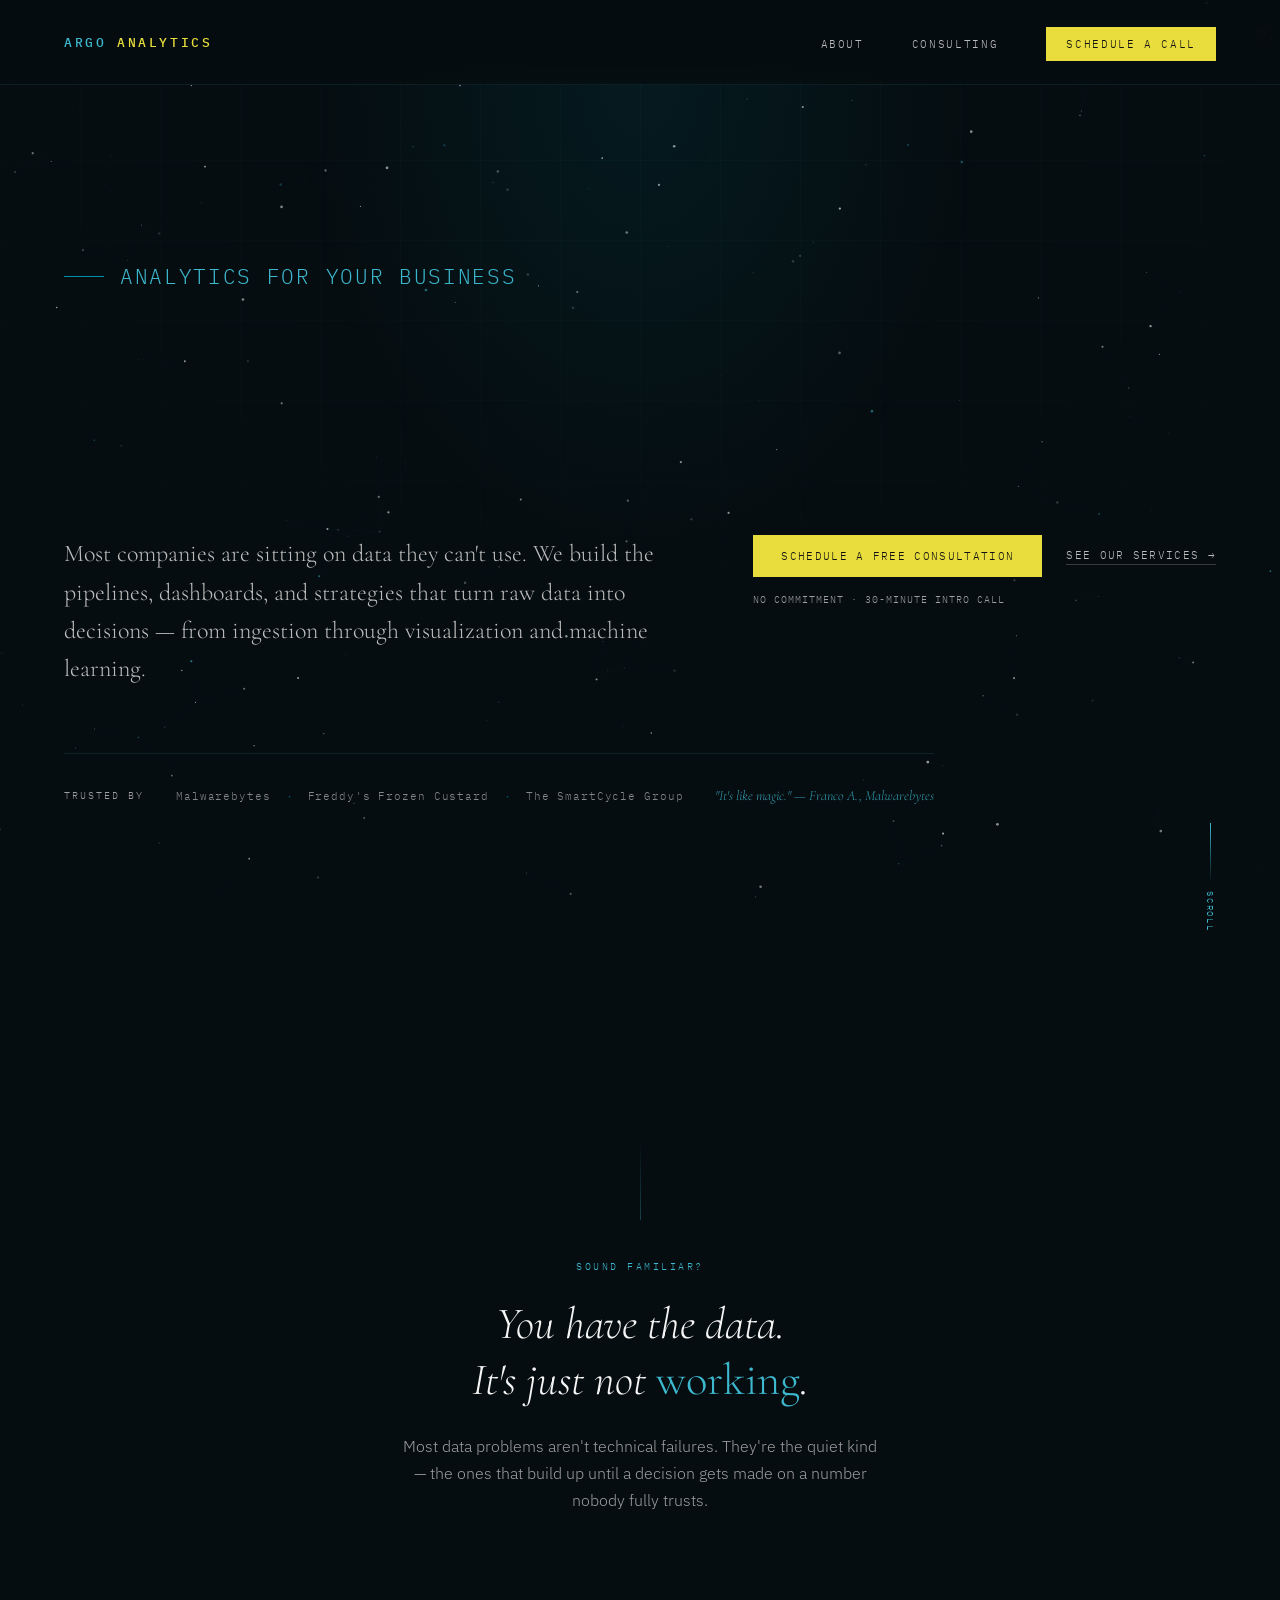
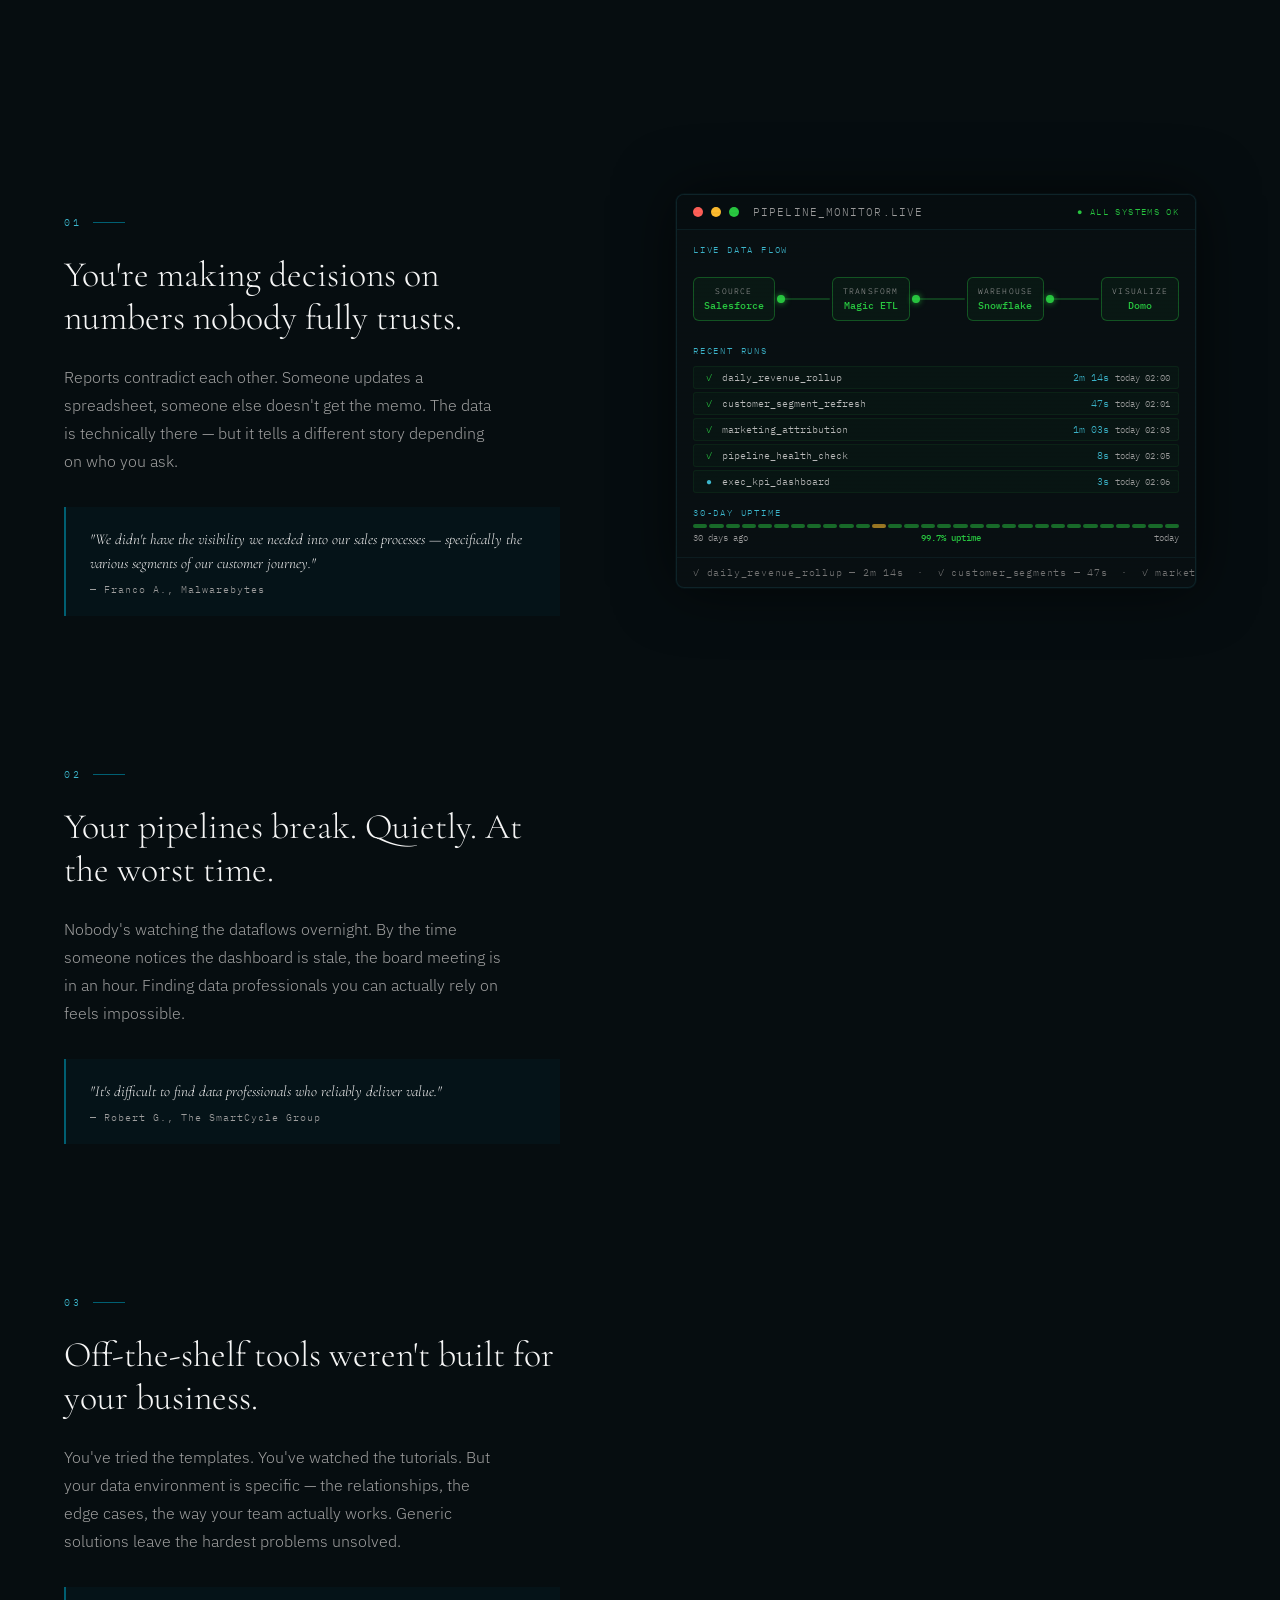
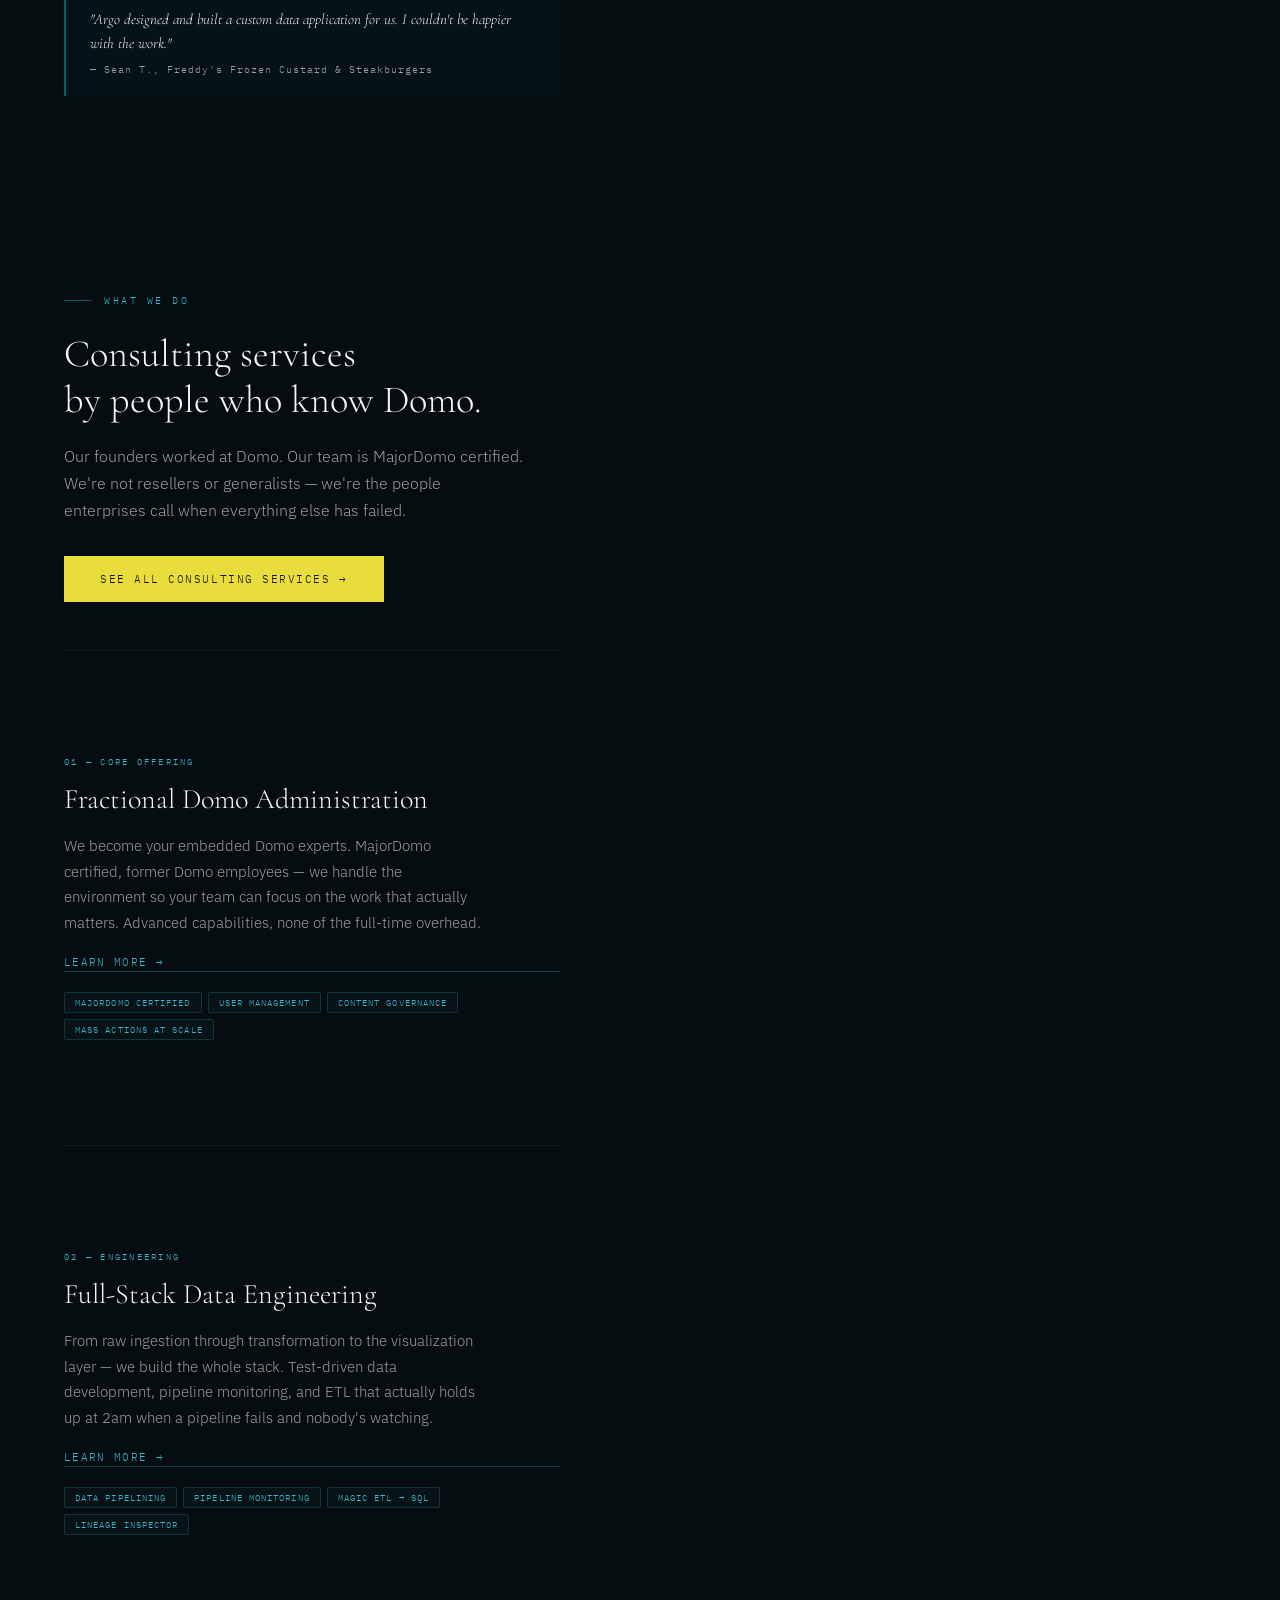
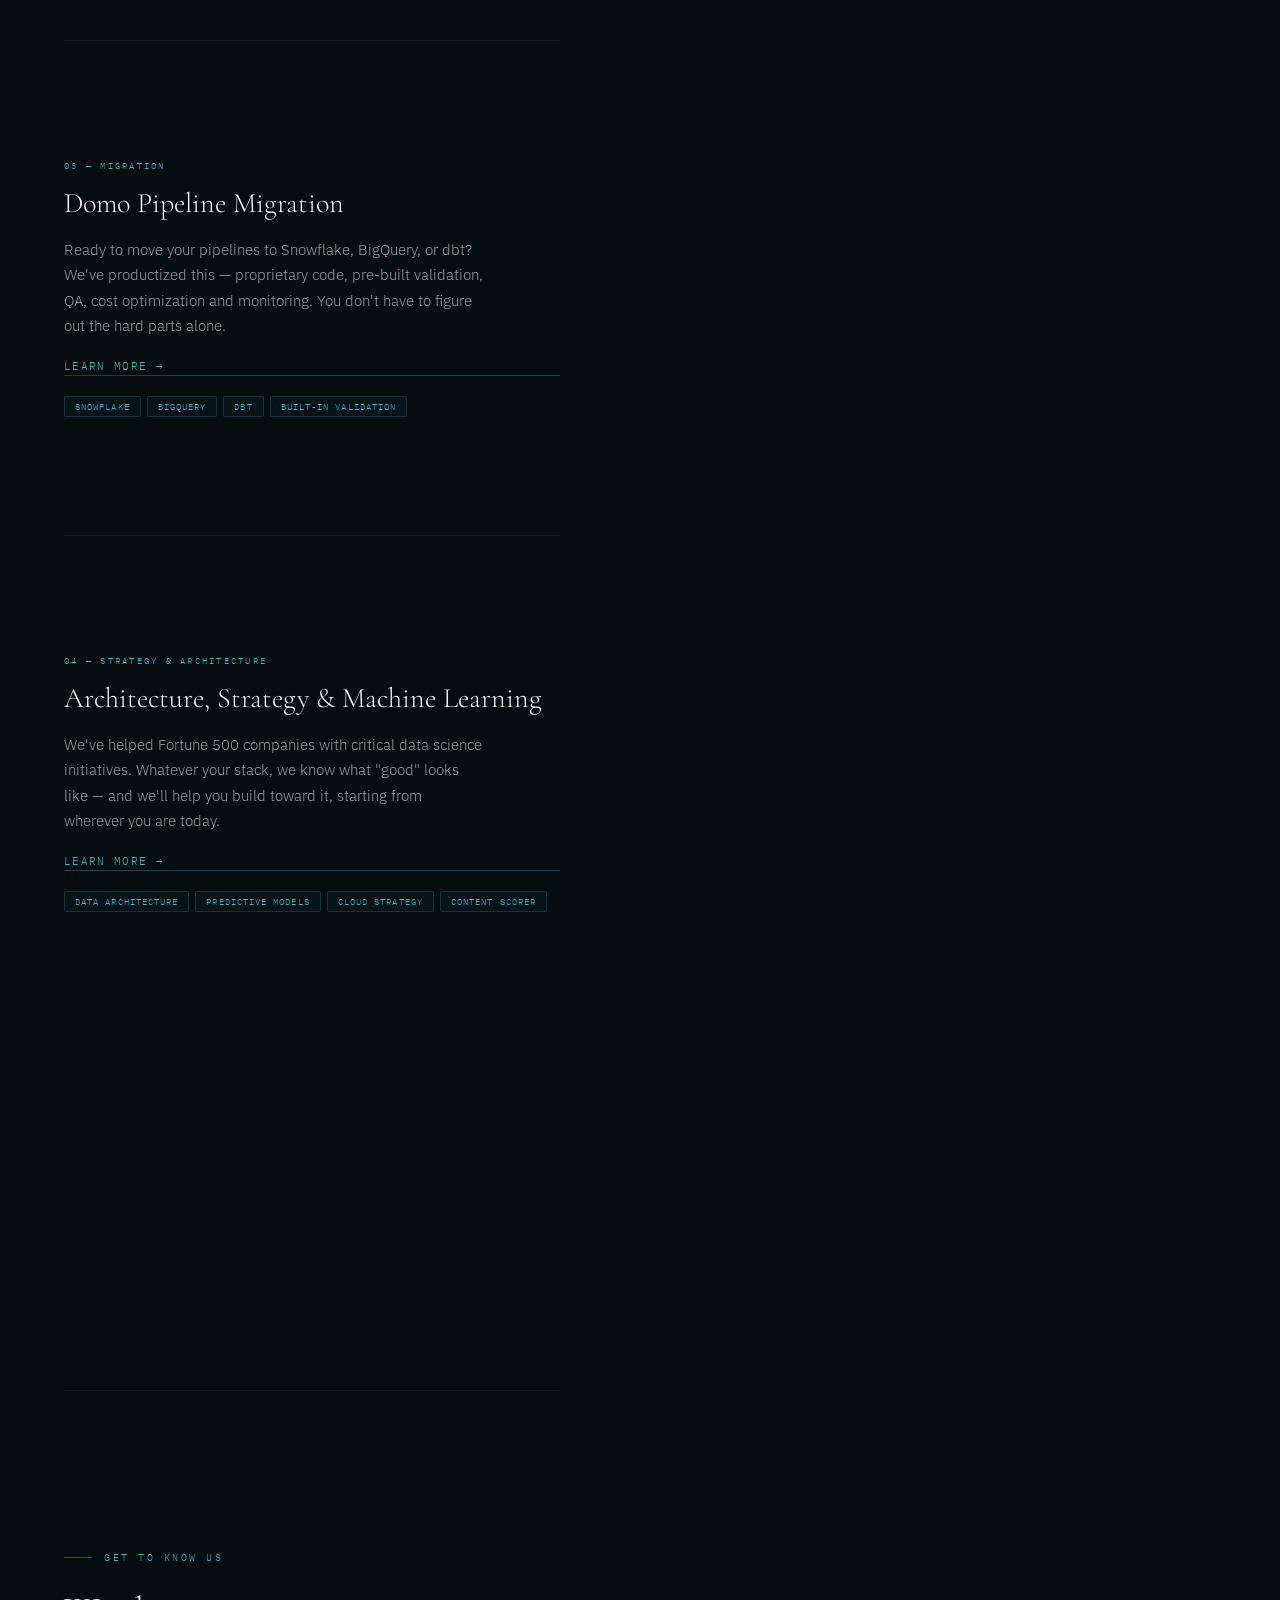
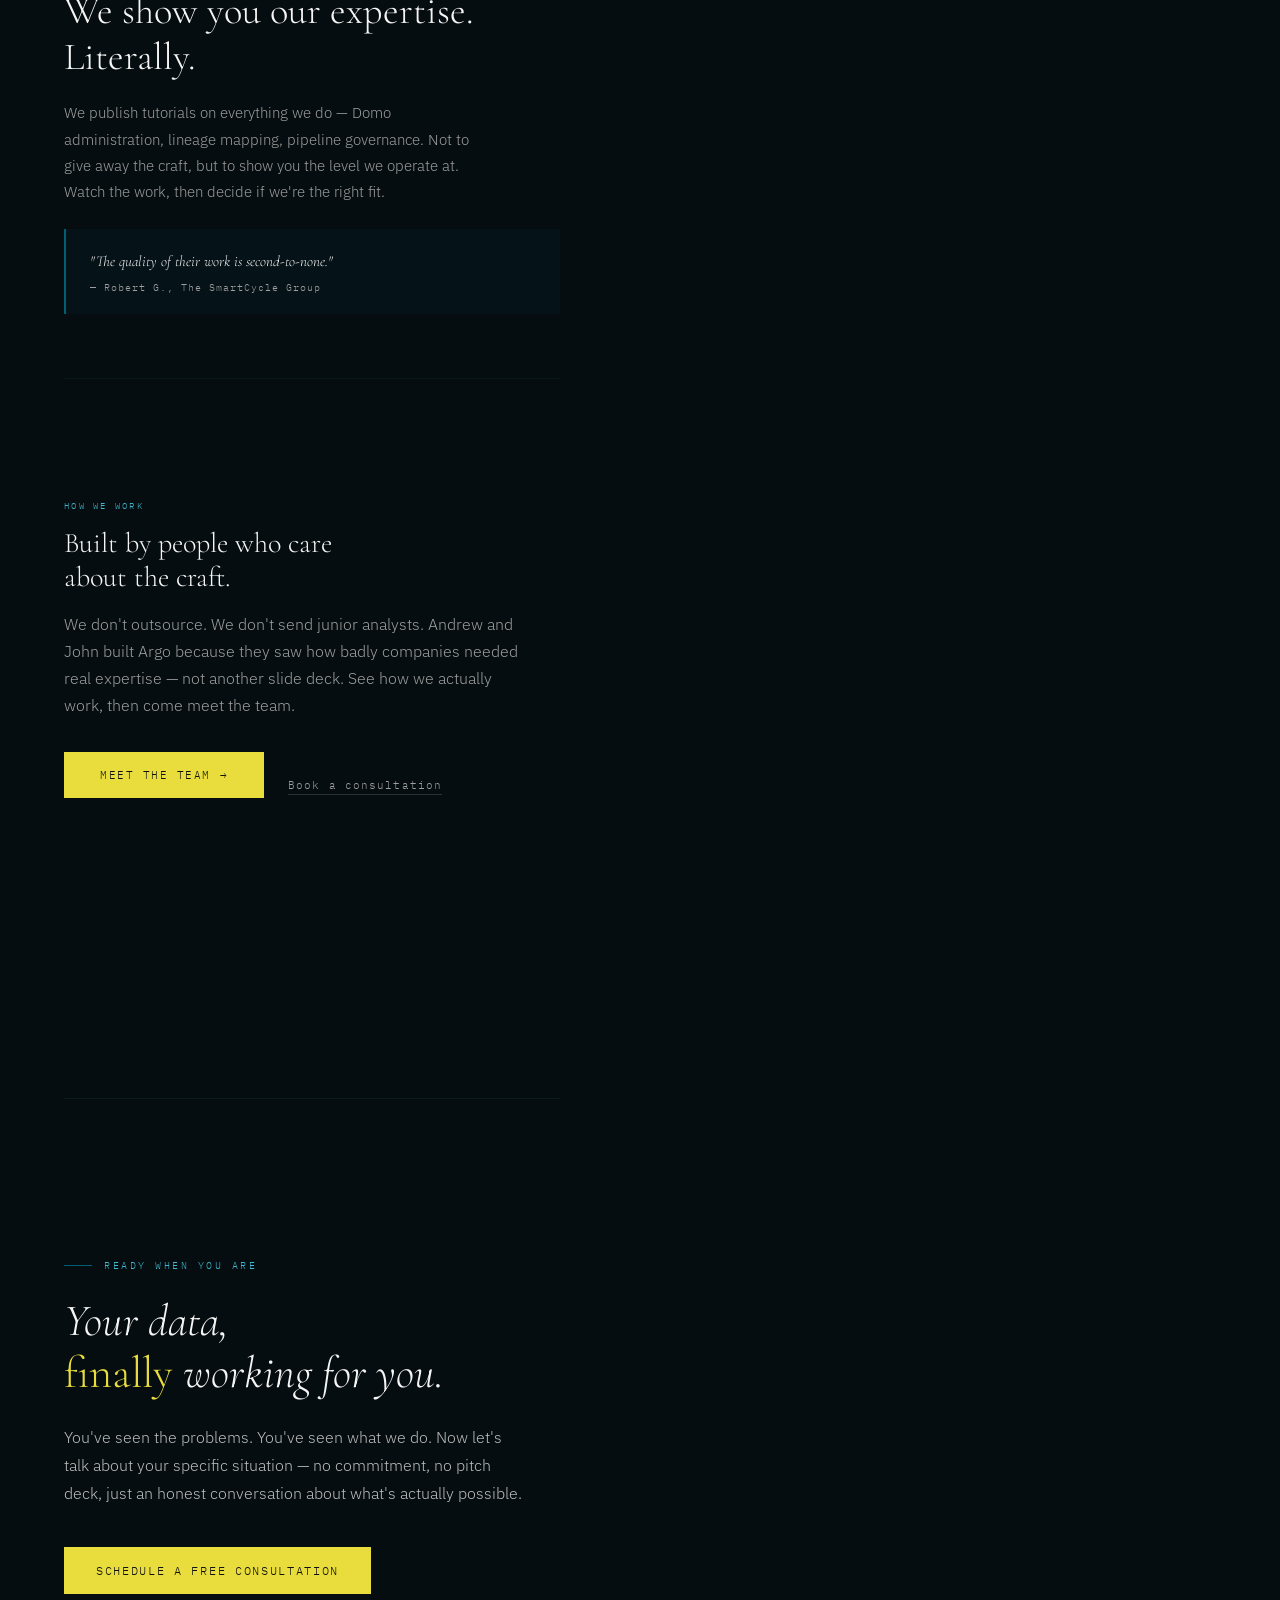
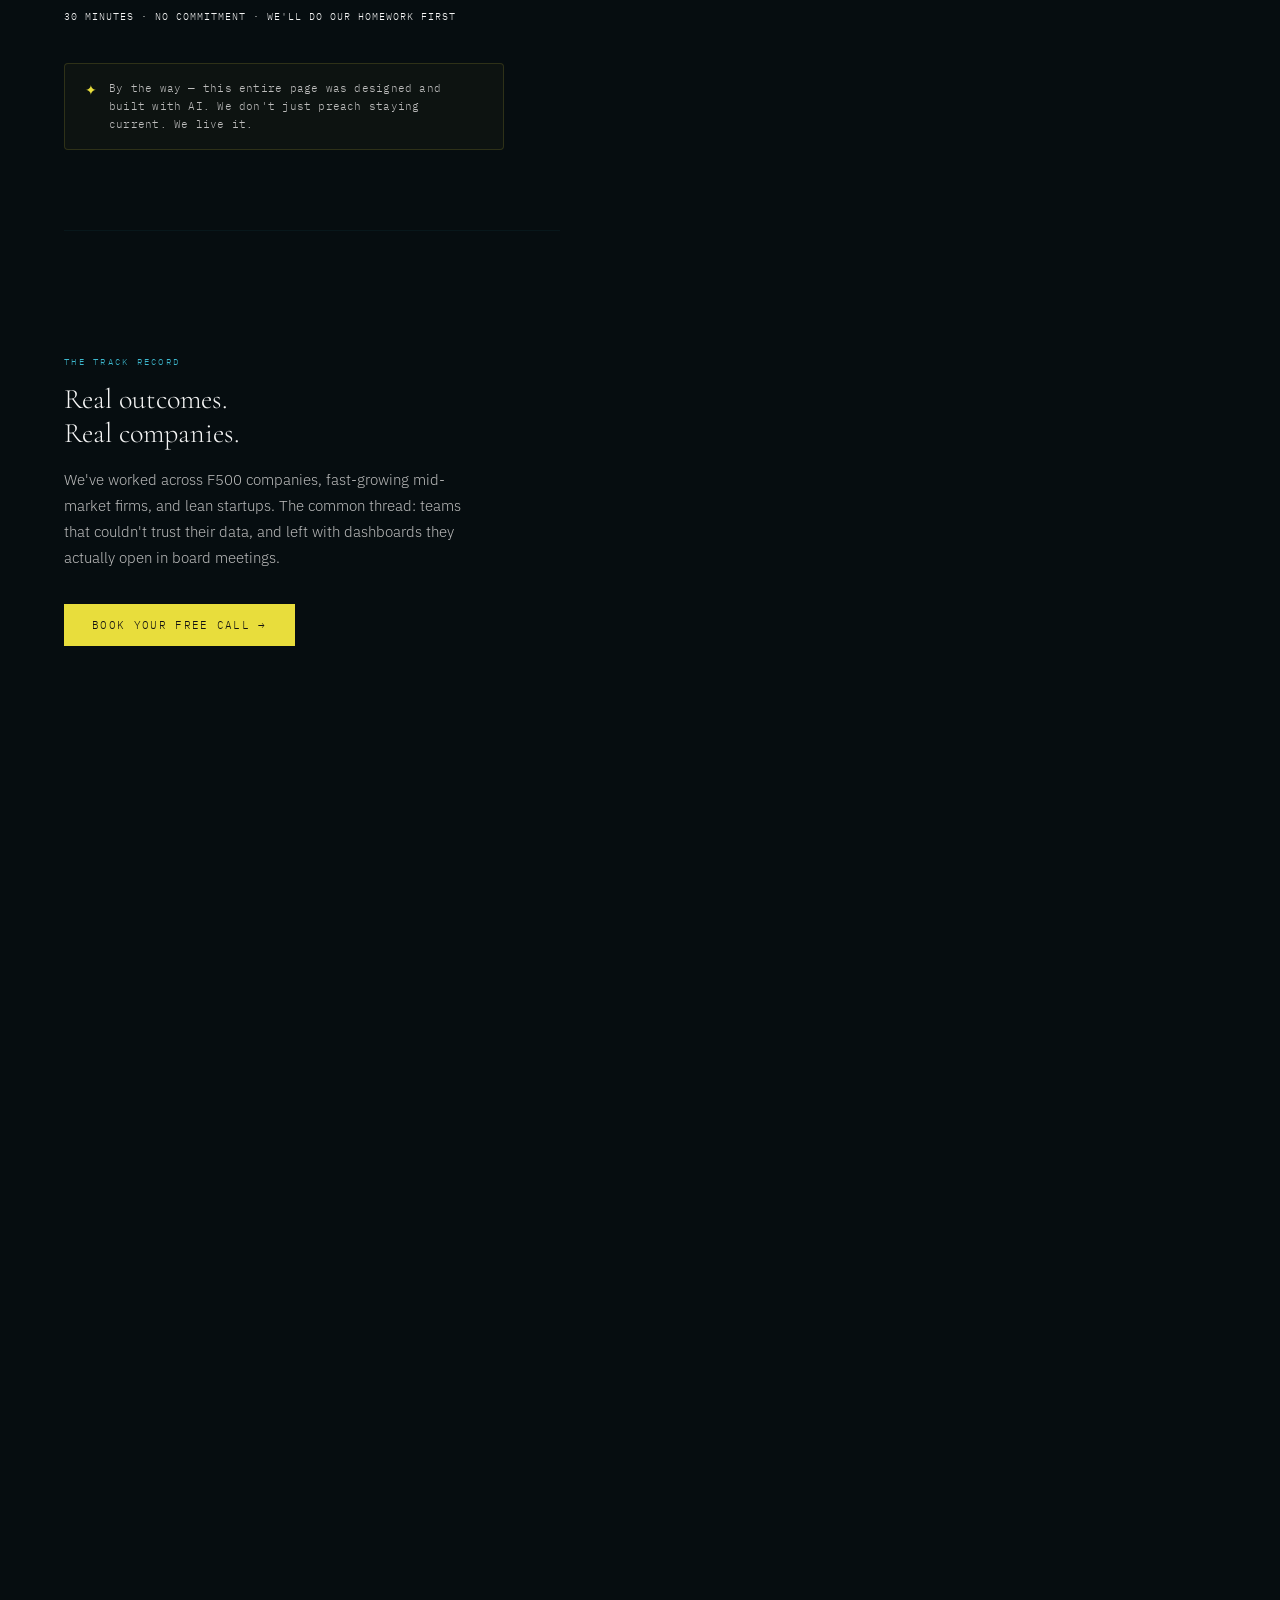
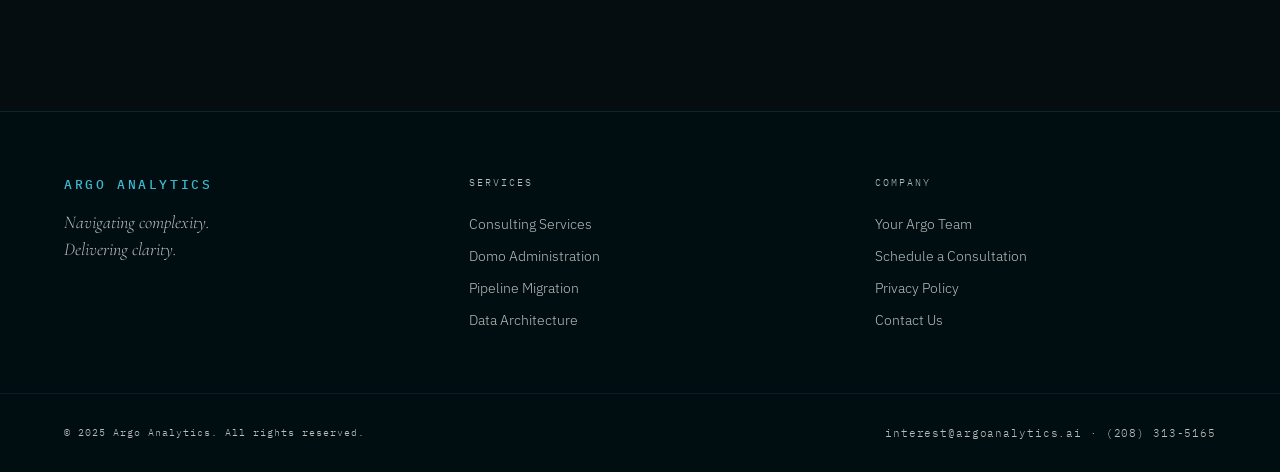
==== commit 3112fabb: "Remove underline from nav logo link across all pages Co-Authored-By: Claude Sonnet 4.6 <noreply@anth" ====
--- a/index.html
+++ b/index.html
@@ -98,6 +98,7 @@
   letter-spacing: 0.2em;
   text-transform: uppercase;
   color: var(--teal-400);
+  text-decoration: none;
 }
 
 .nav-logo span {
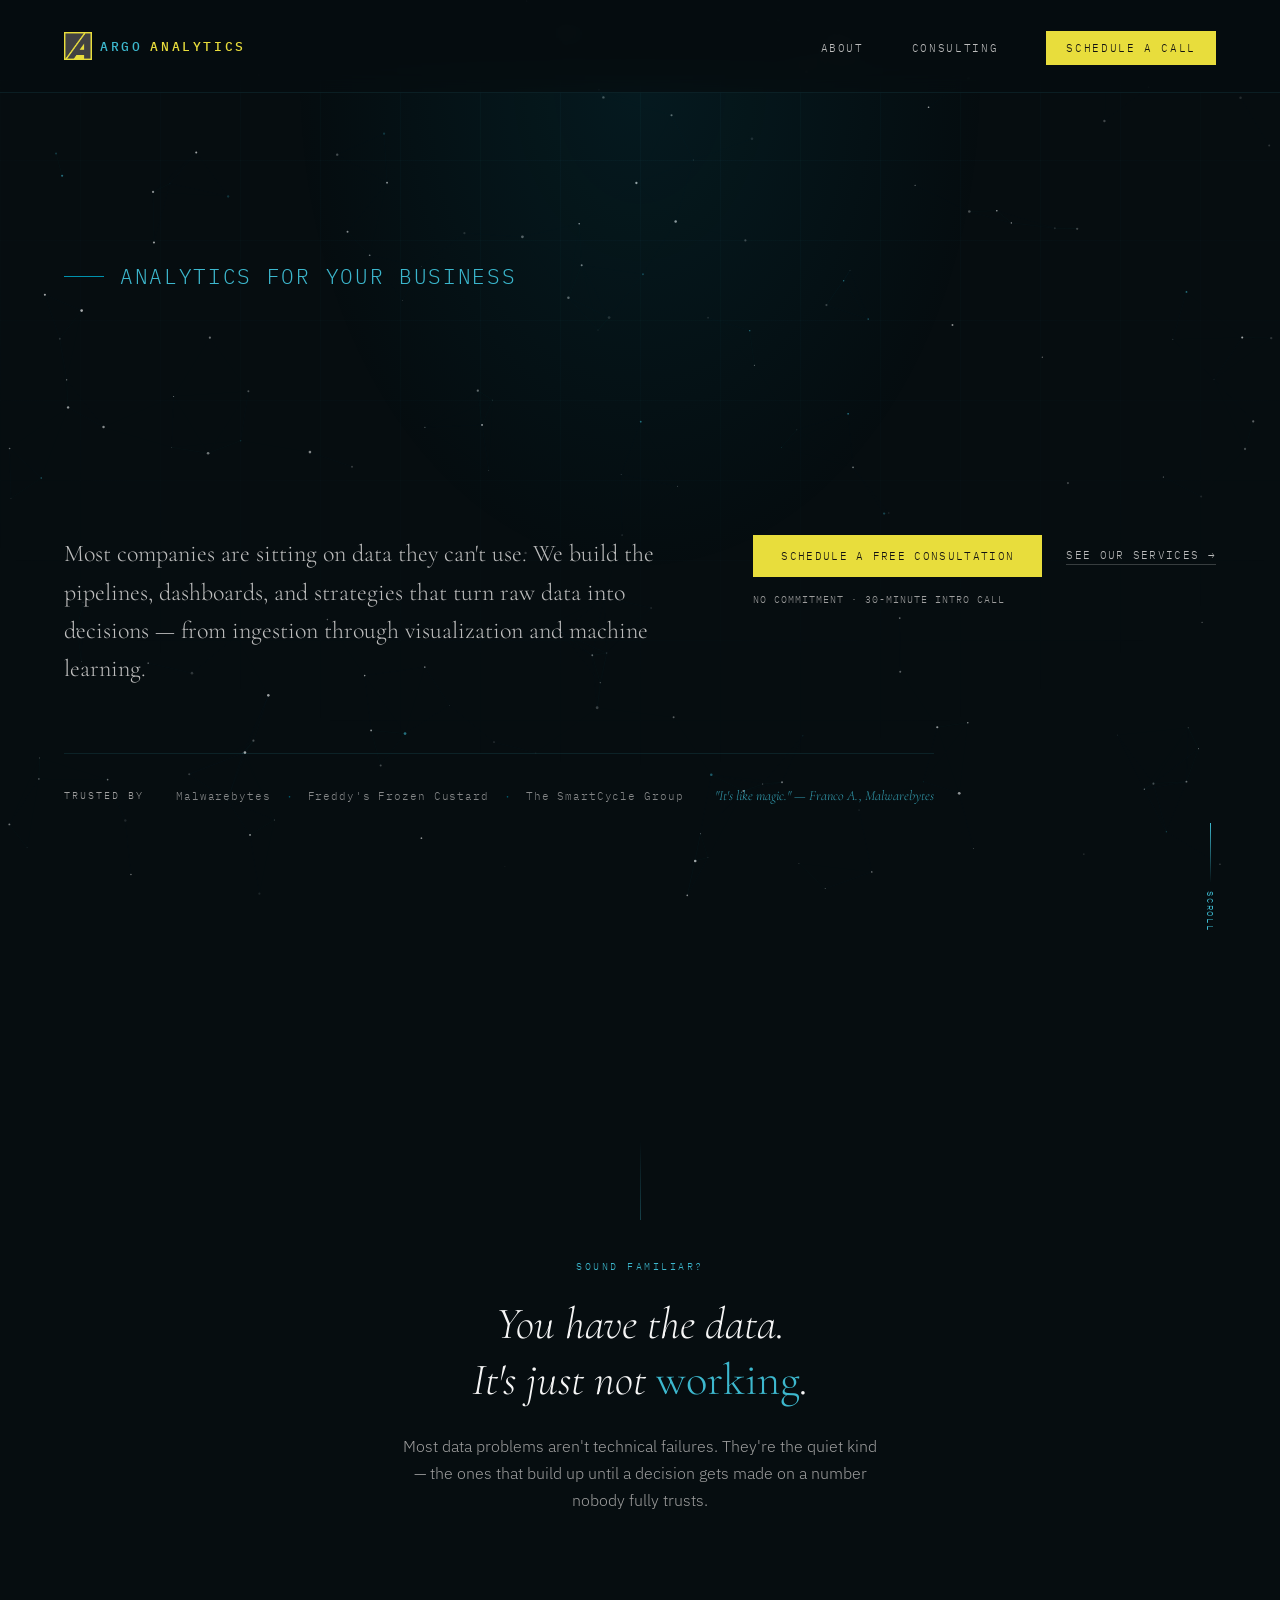
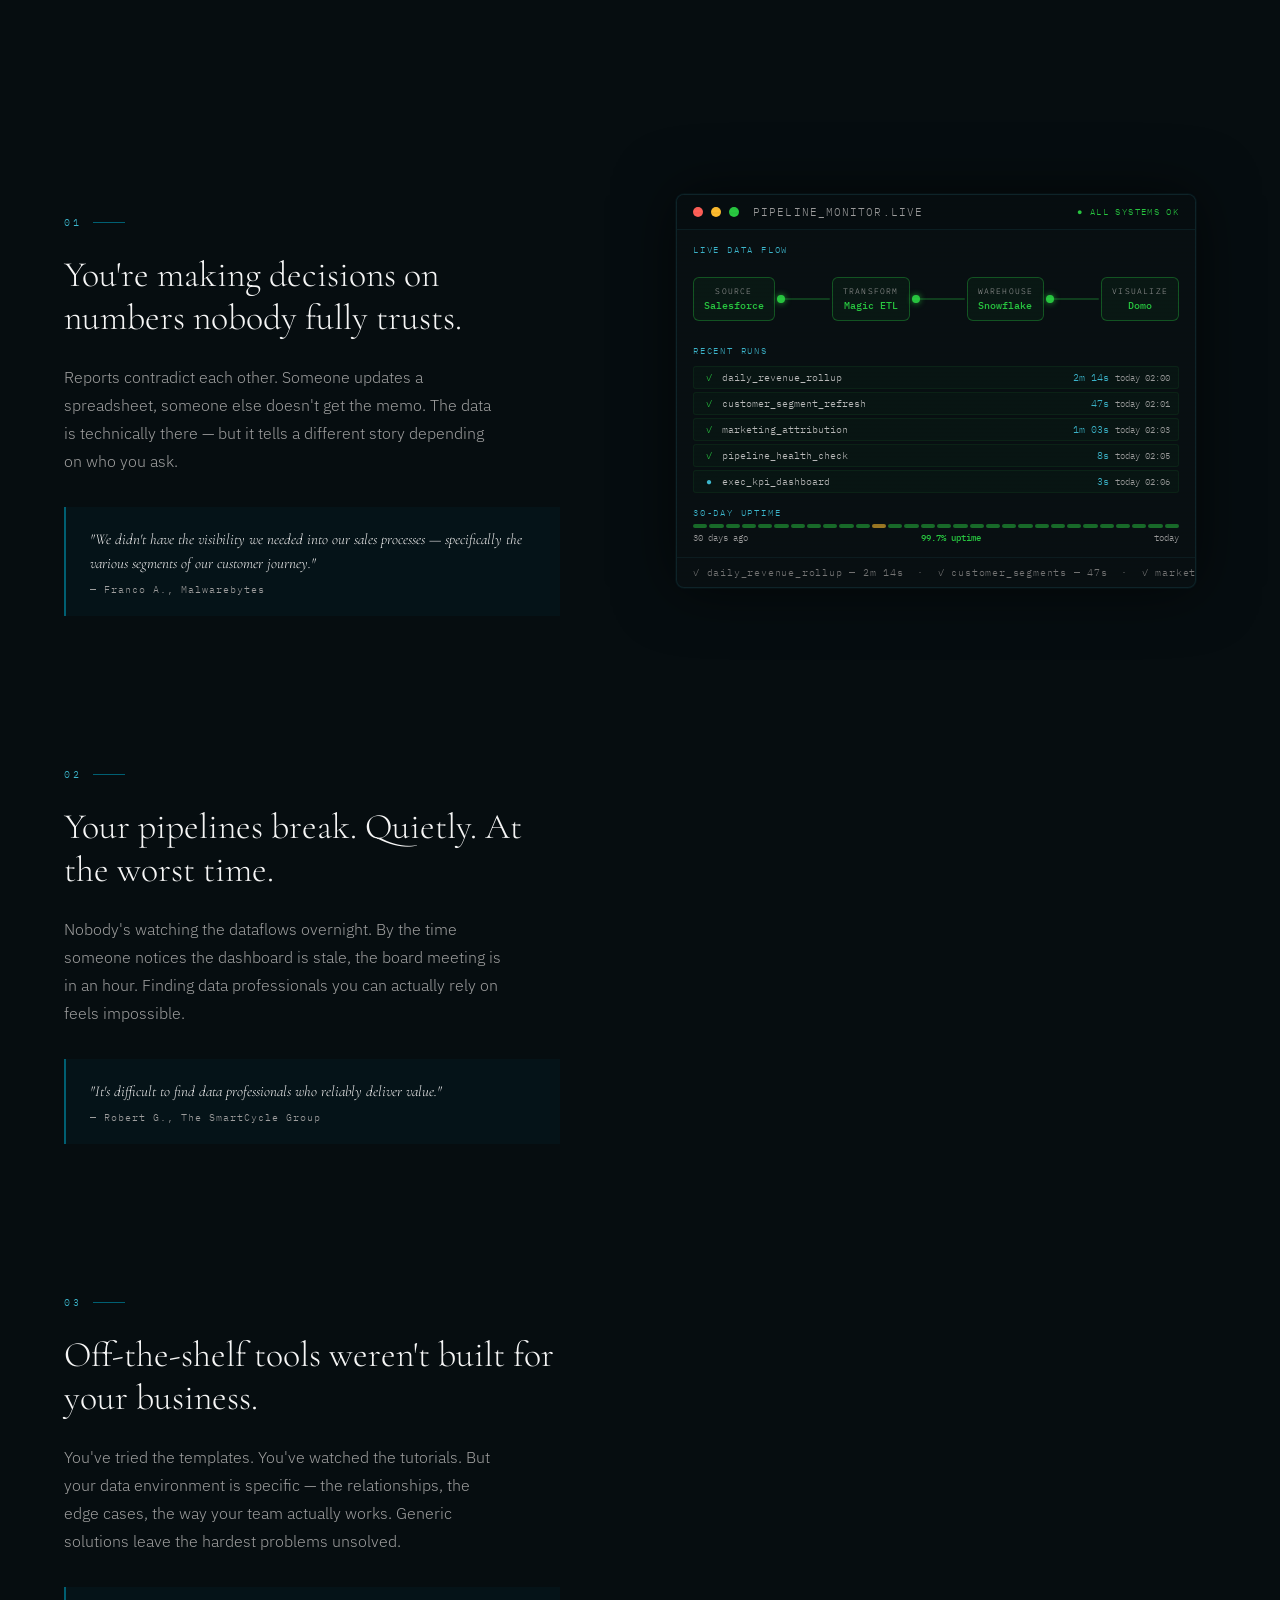
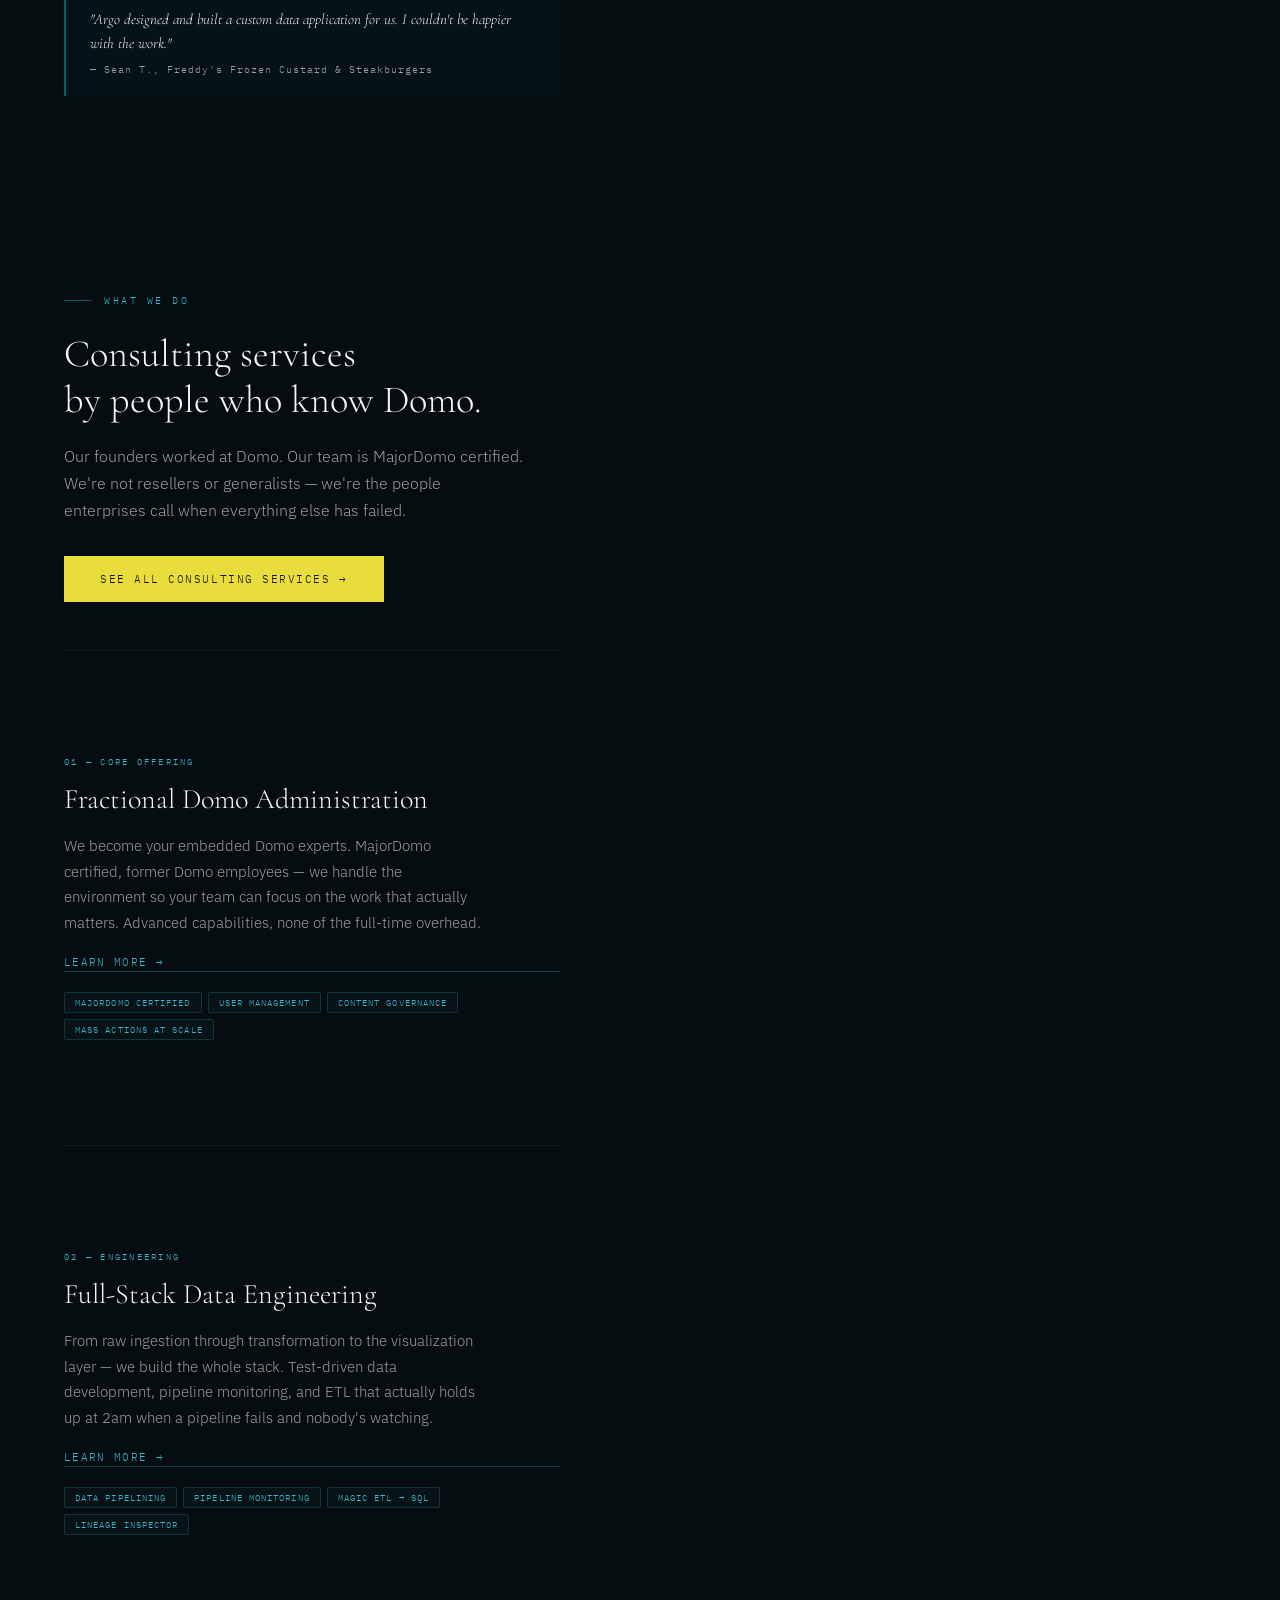
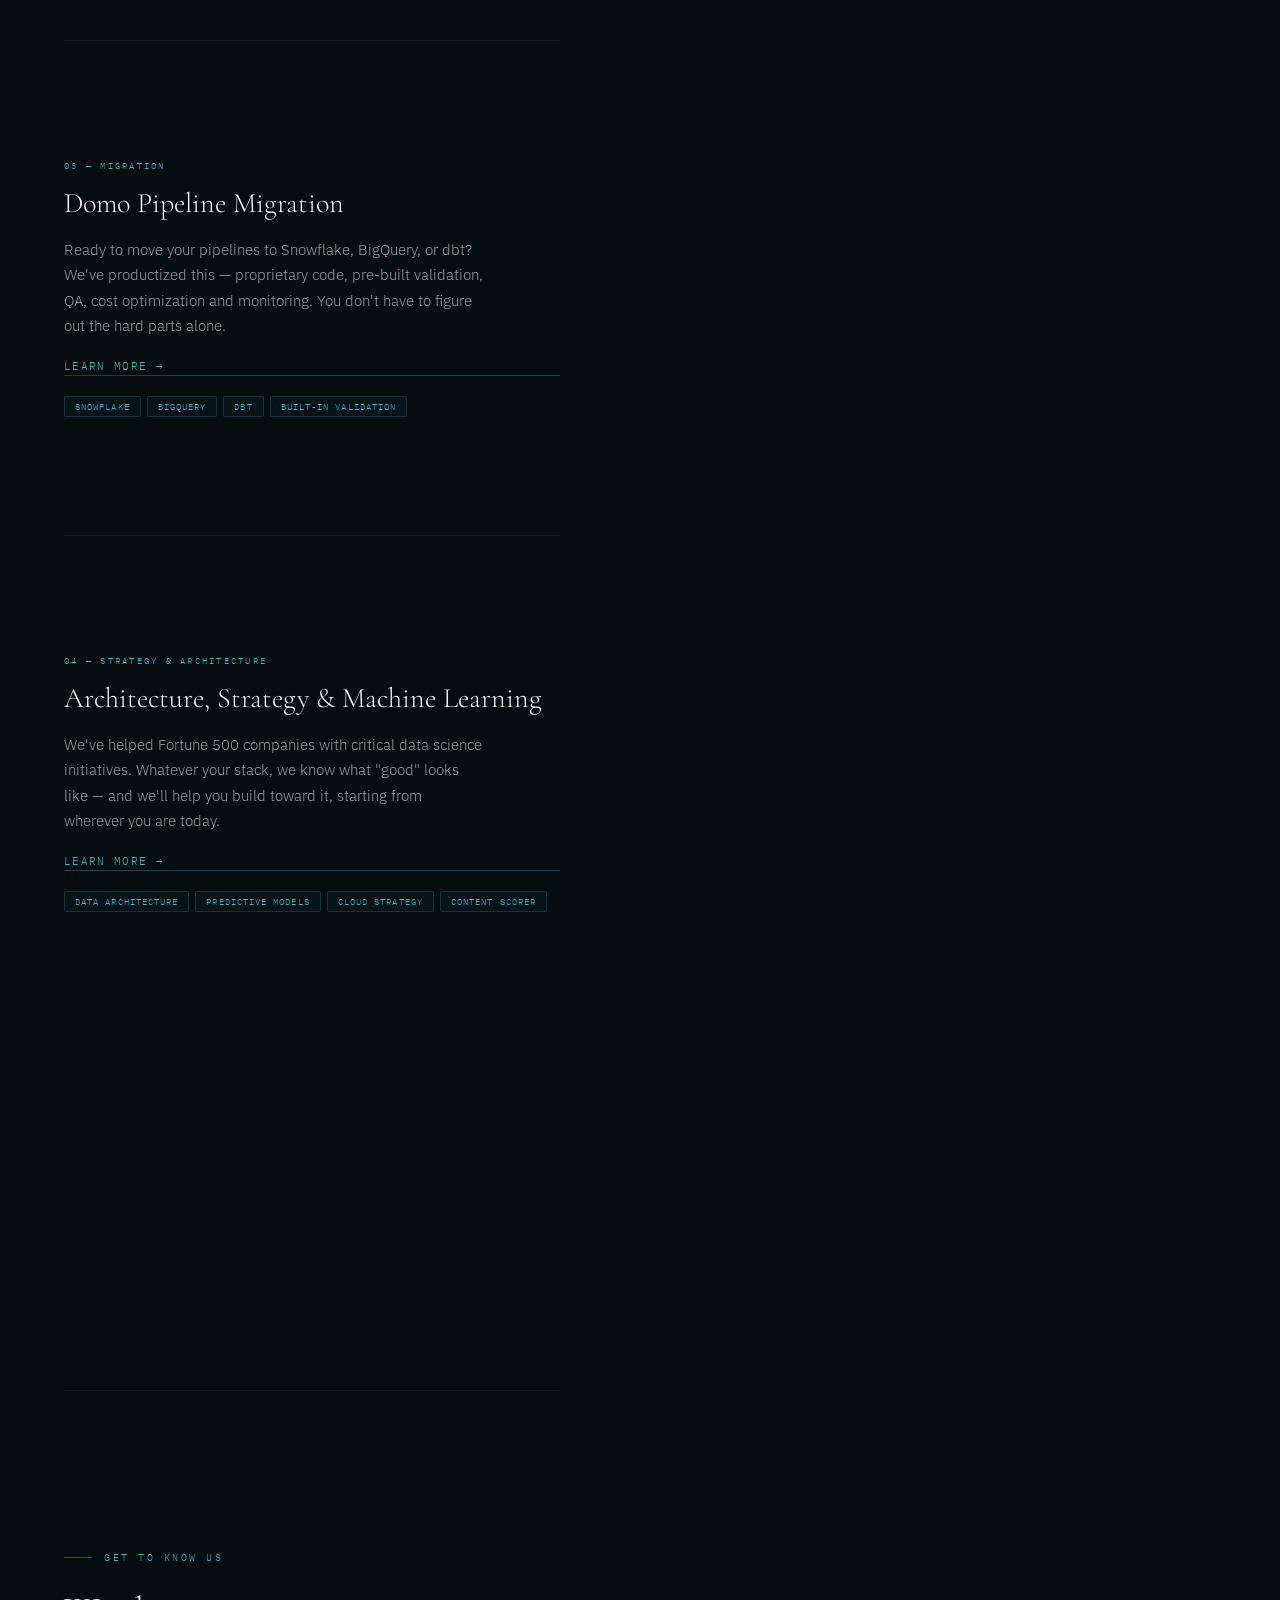
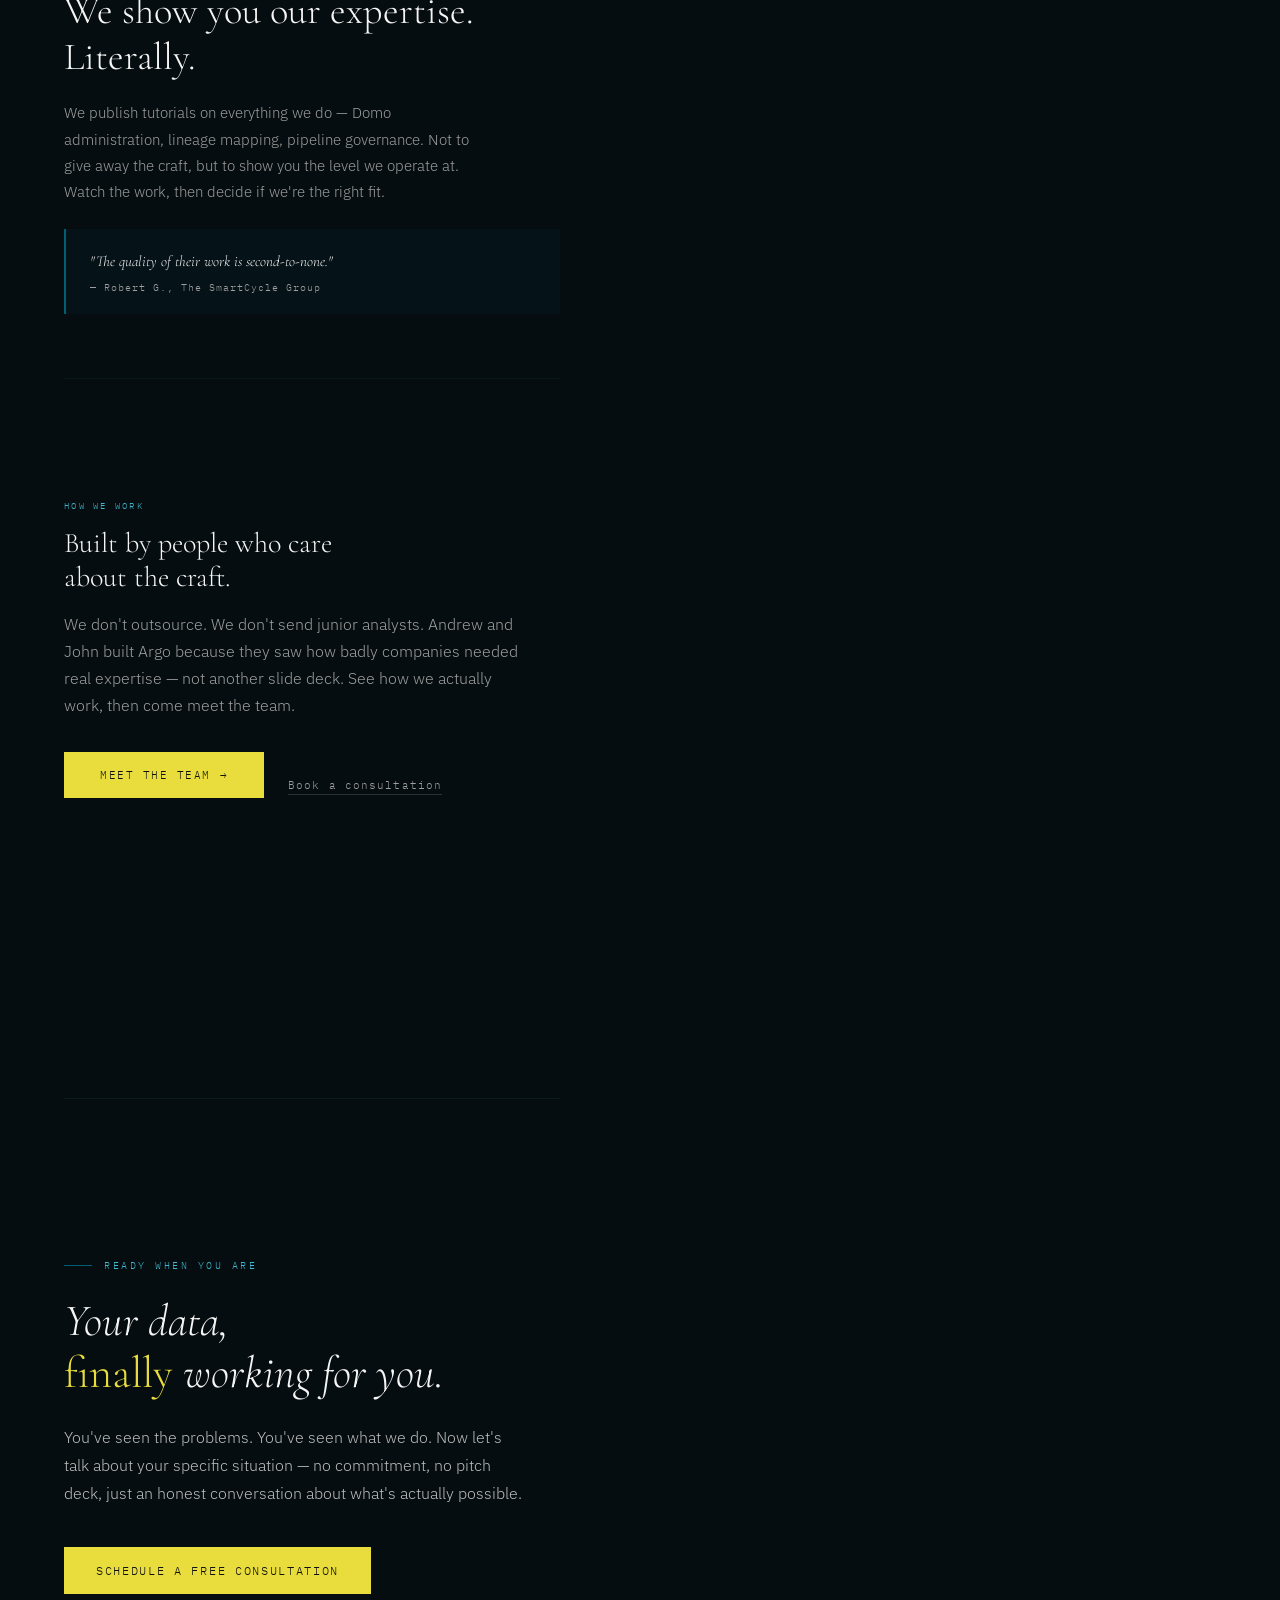
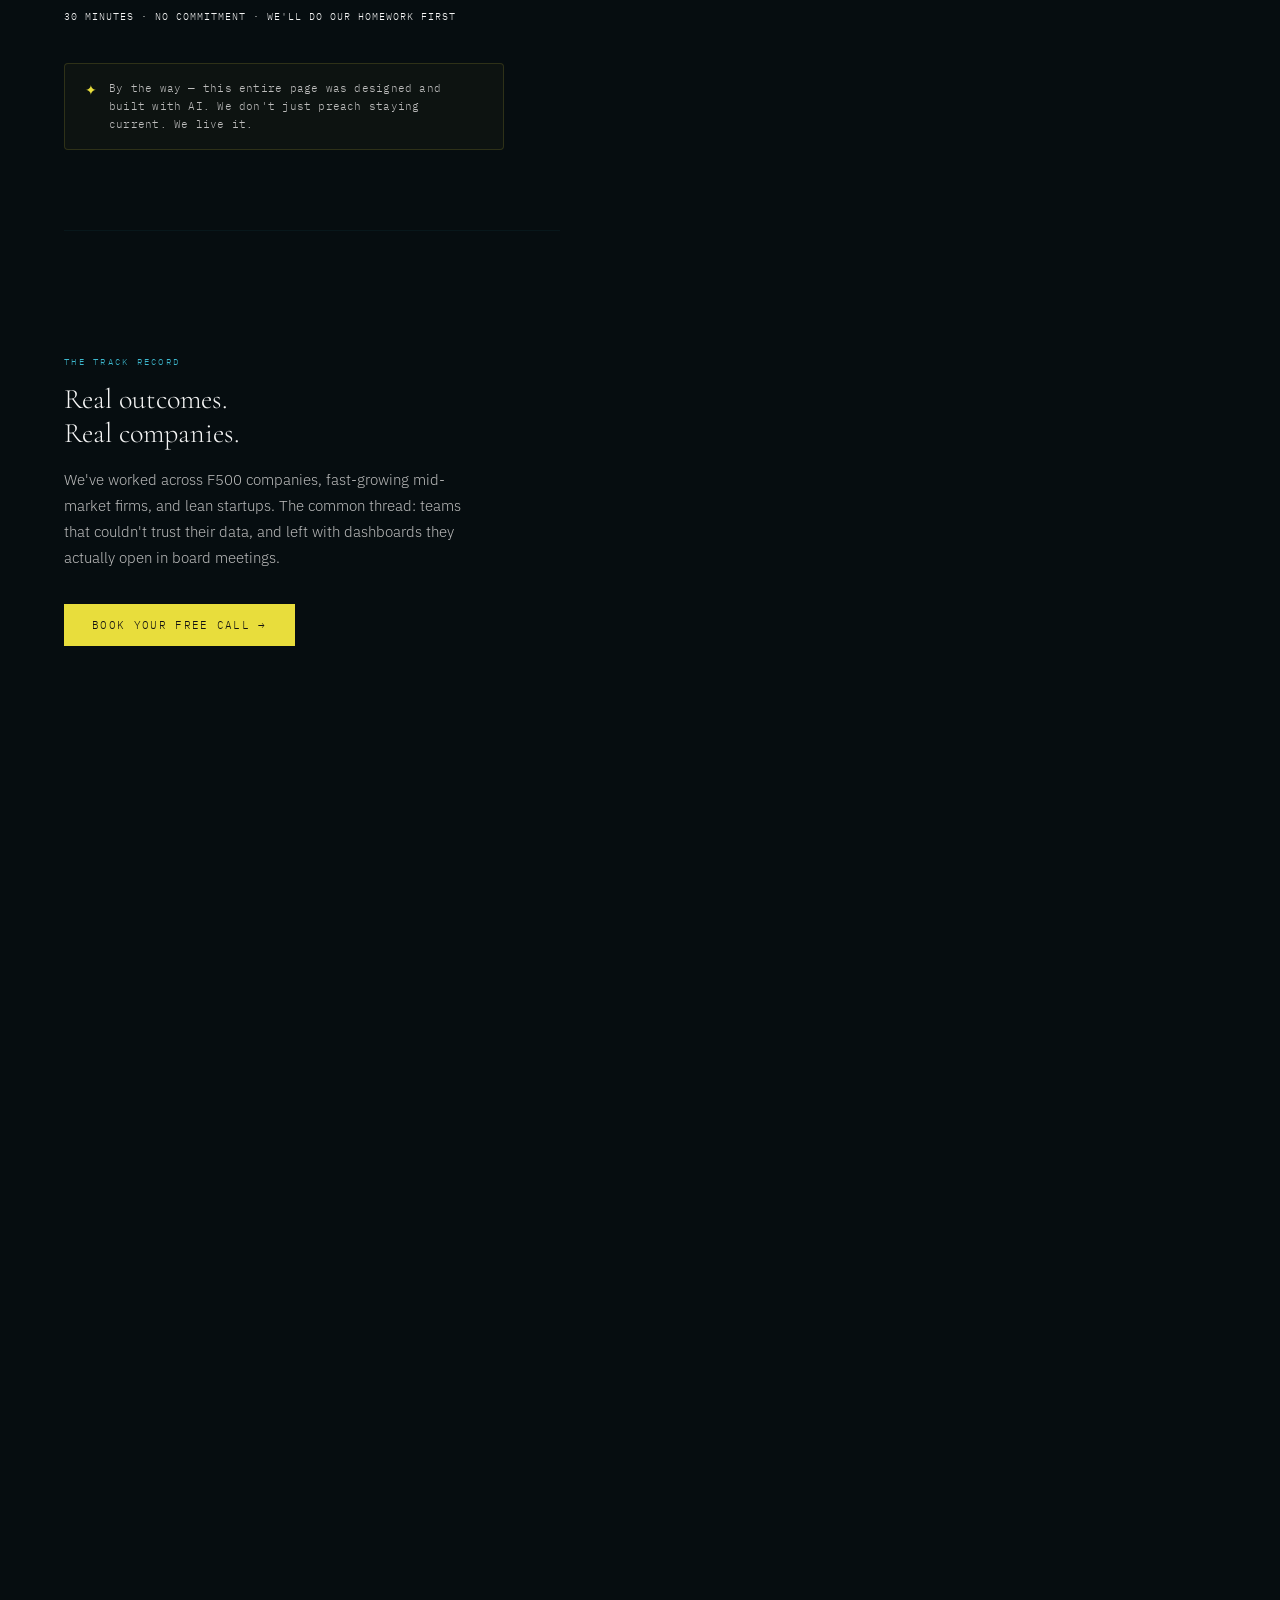
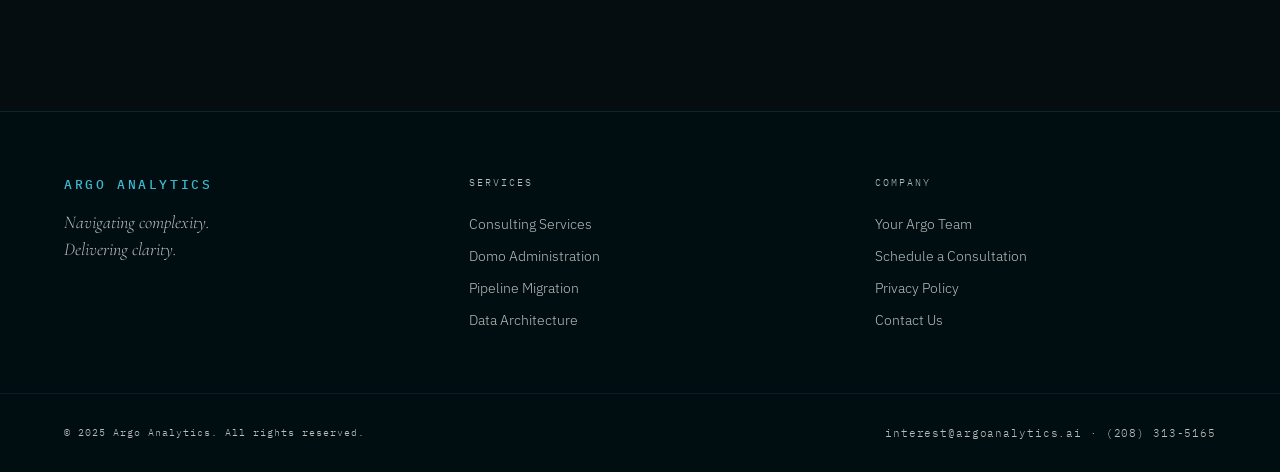
==== commit af6cc00d: "Add Argo logo to nav across all pages Co-Authored-By: Claude Sonnet 4.6 <noreply@anthropic.com>" ====
--- a/index.html
+++ b/index.html
@@ -99,6 +99,14 @@
   text-transform: uppercase;
   color: var(--teal-400);
   text-decoration: none;
+  display: flex;
+  align-items: center;
+  gap: 0.5rem;
+}
+
+.nav-logo img {
+  height: 28px;
+  width: auto;
 }
 
 .nav-logo span {
@@ -1686,7 +1694,7 @@
 
 <!-- NAV -->
 <nav>
-  <a href="index.html" class="nav-logo">Argo <span>Analytics</span></a>
+  <a href="index.html" class="nav-logo"><img src="assets/argo.png" alt="Argo logo">Argo <span>Analytics</span></a>
   <ul class="nav-links">
     <li><a href="argo-about.html">About</a></li>
     <li><a href="argo-consulting.html">Consulting</a></li>
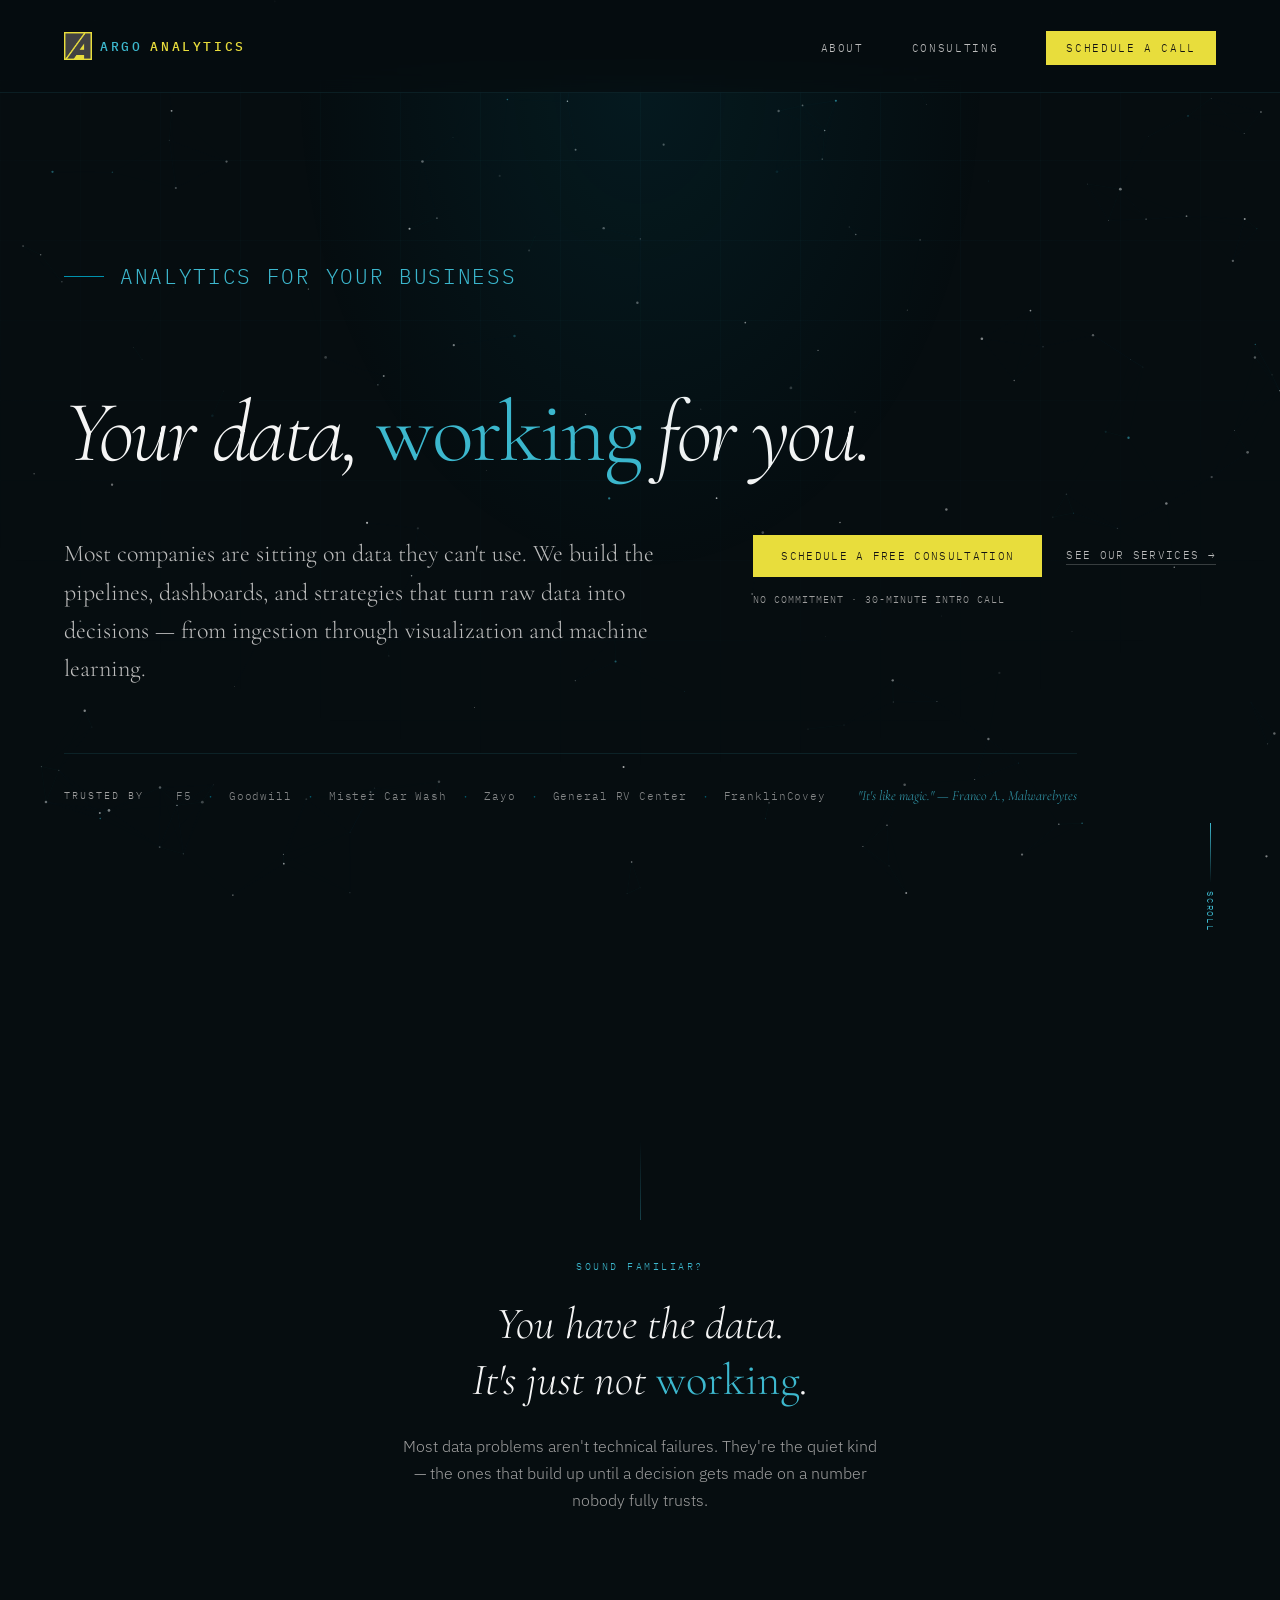
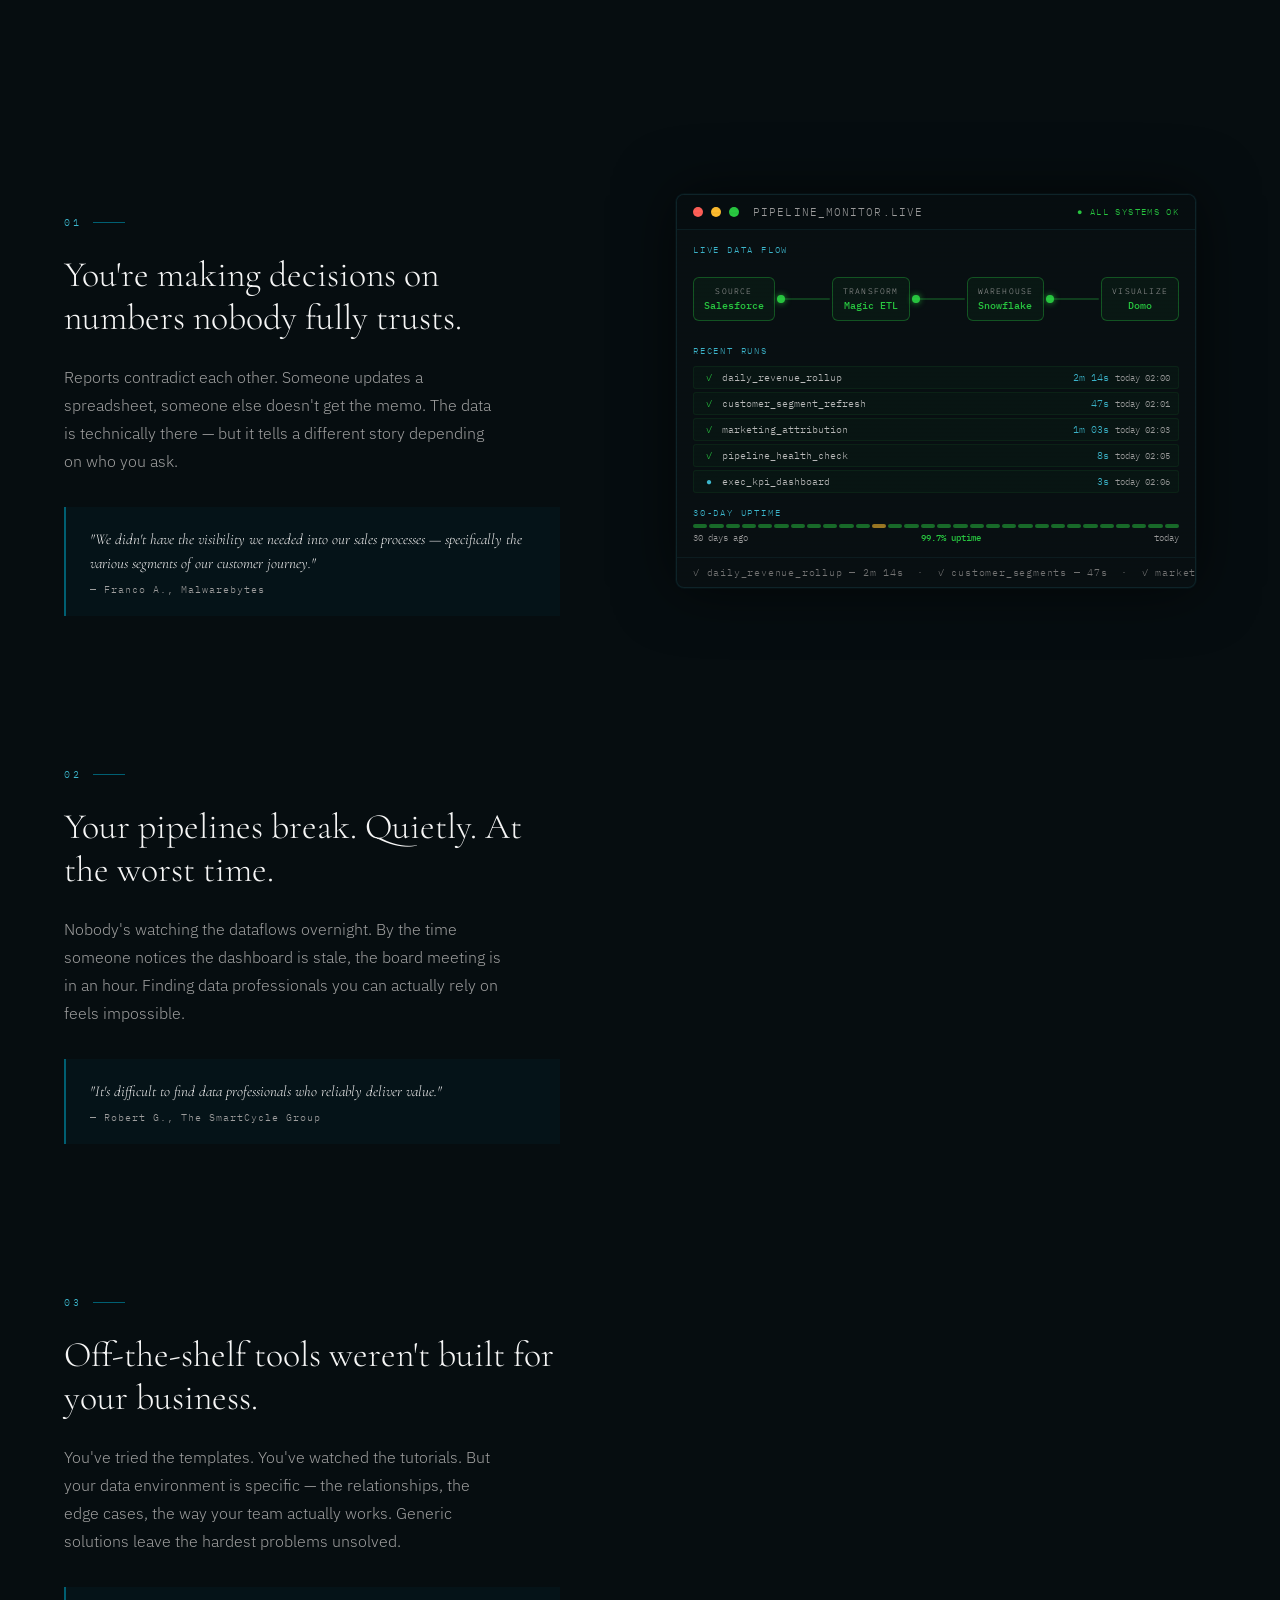
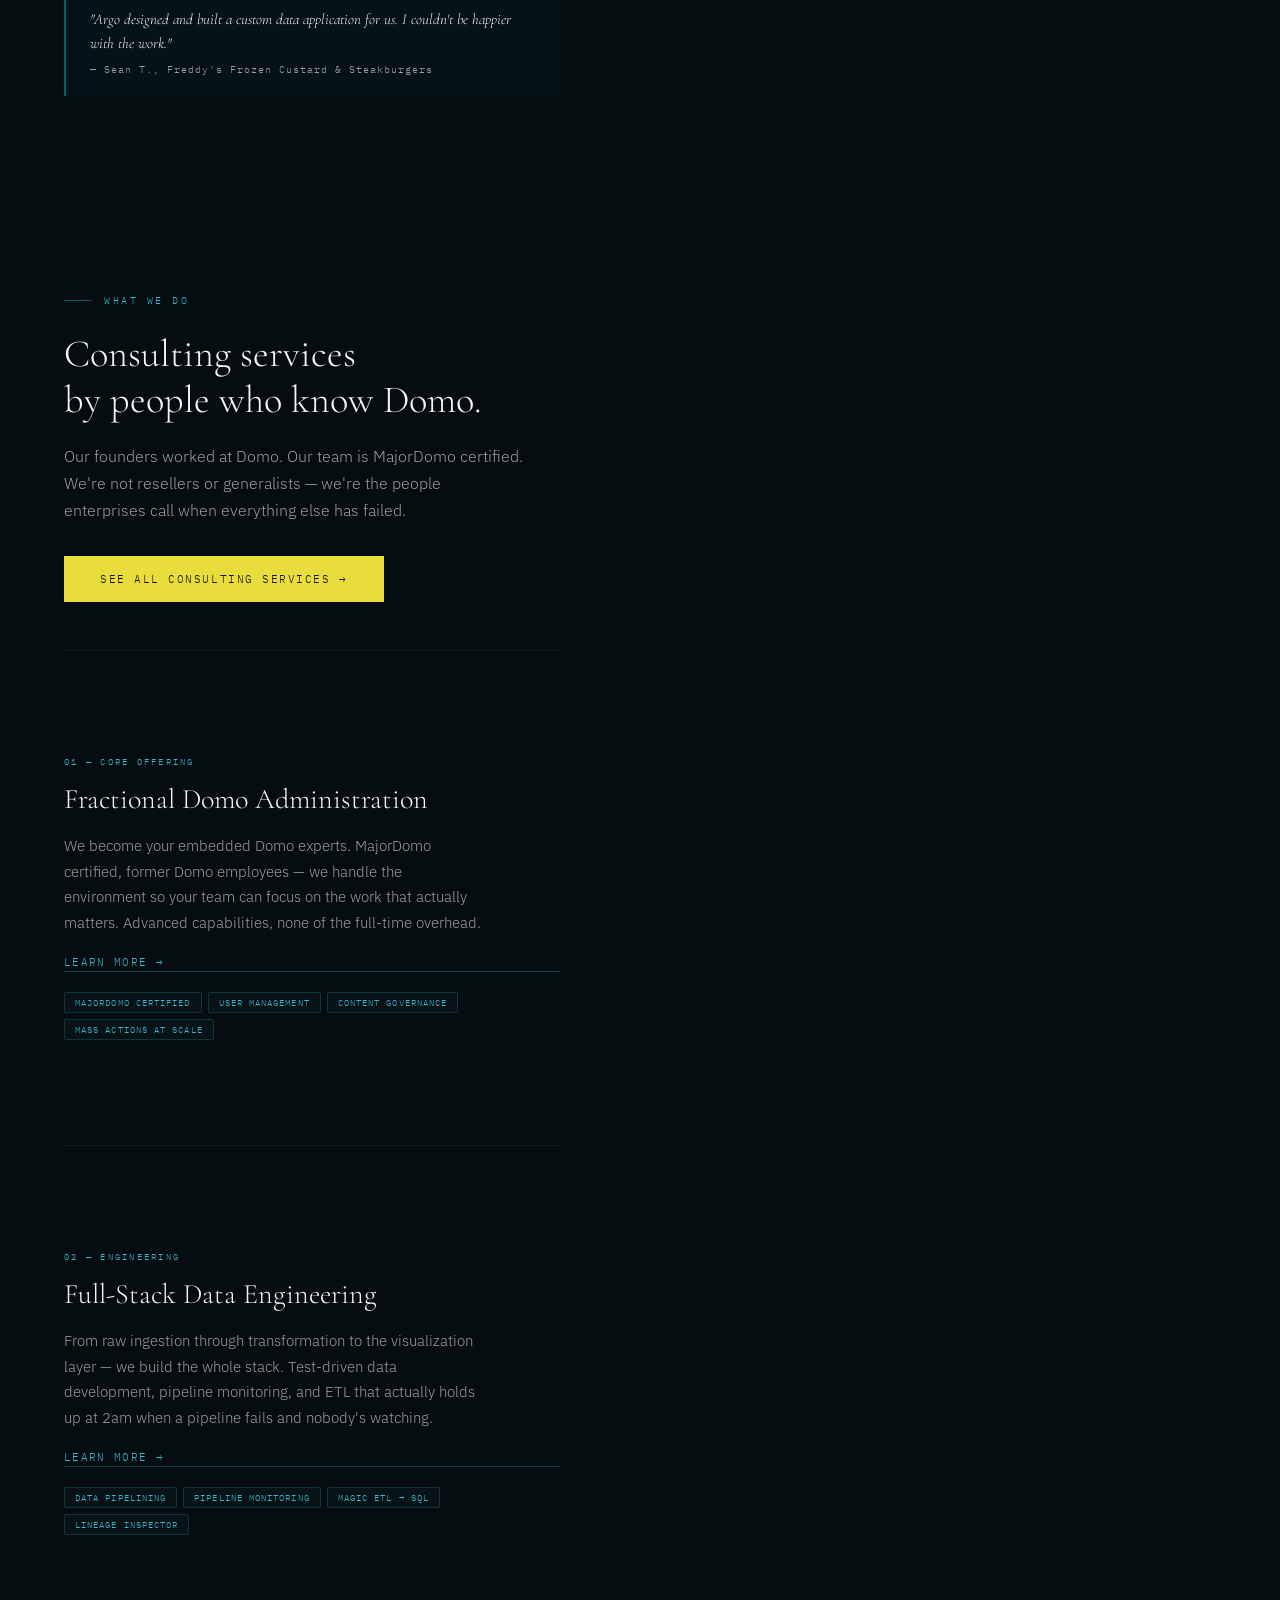
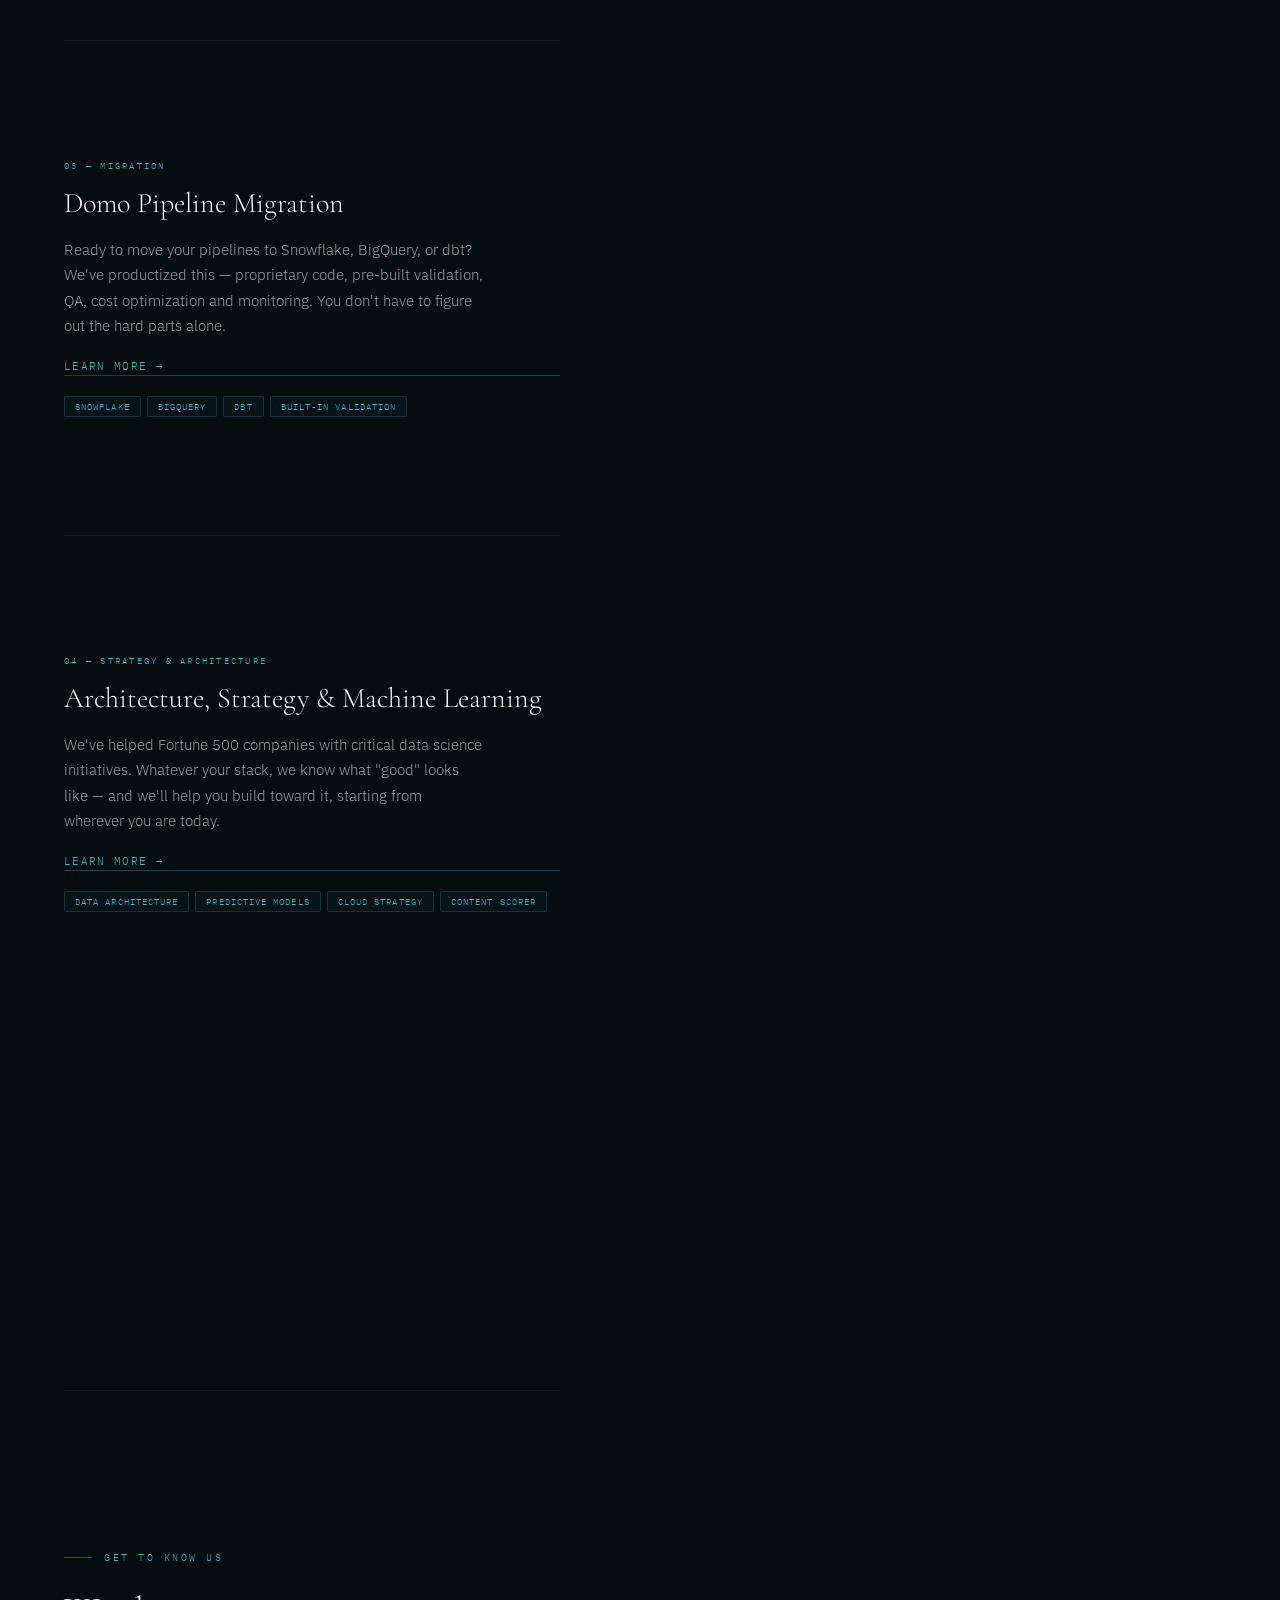
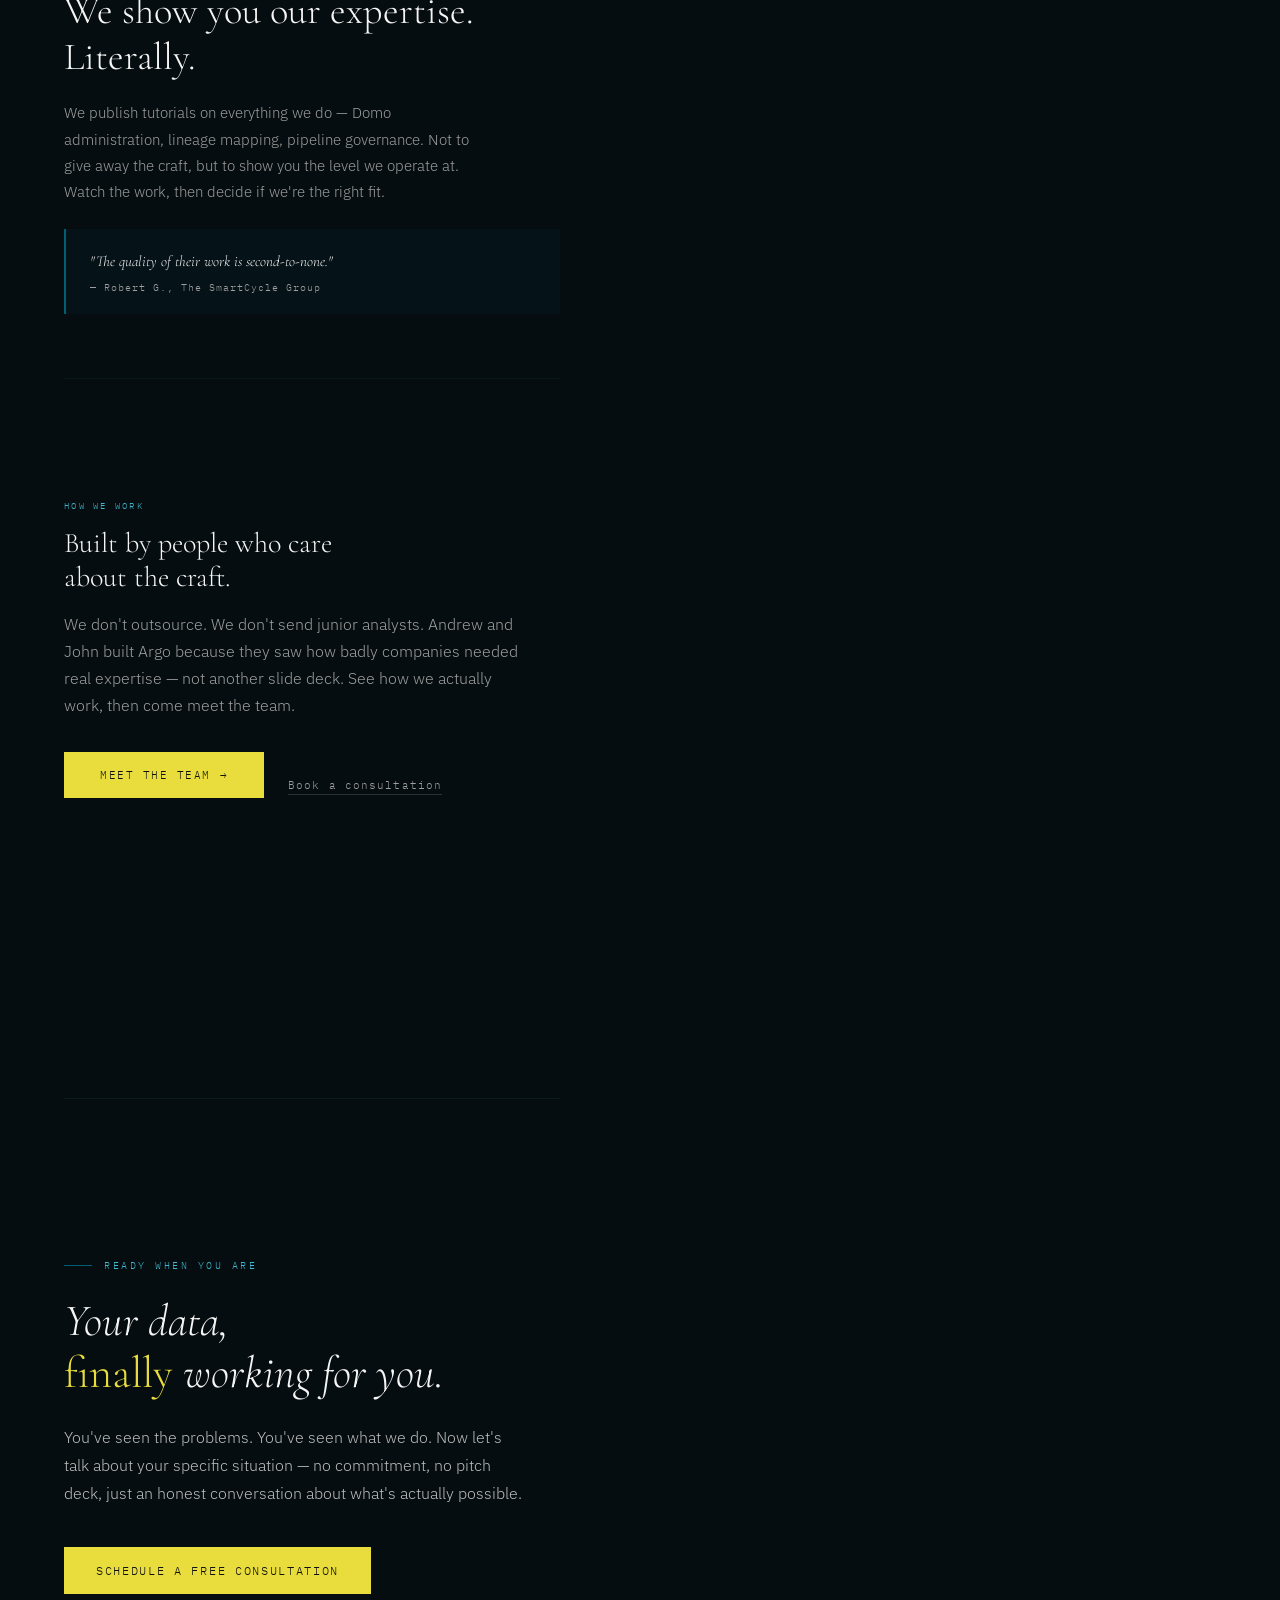
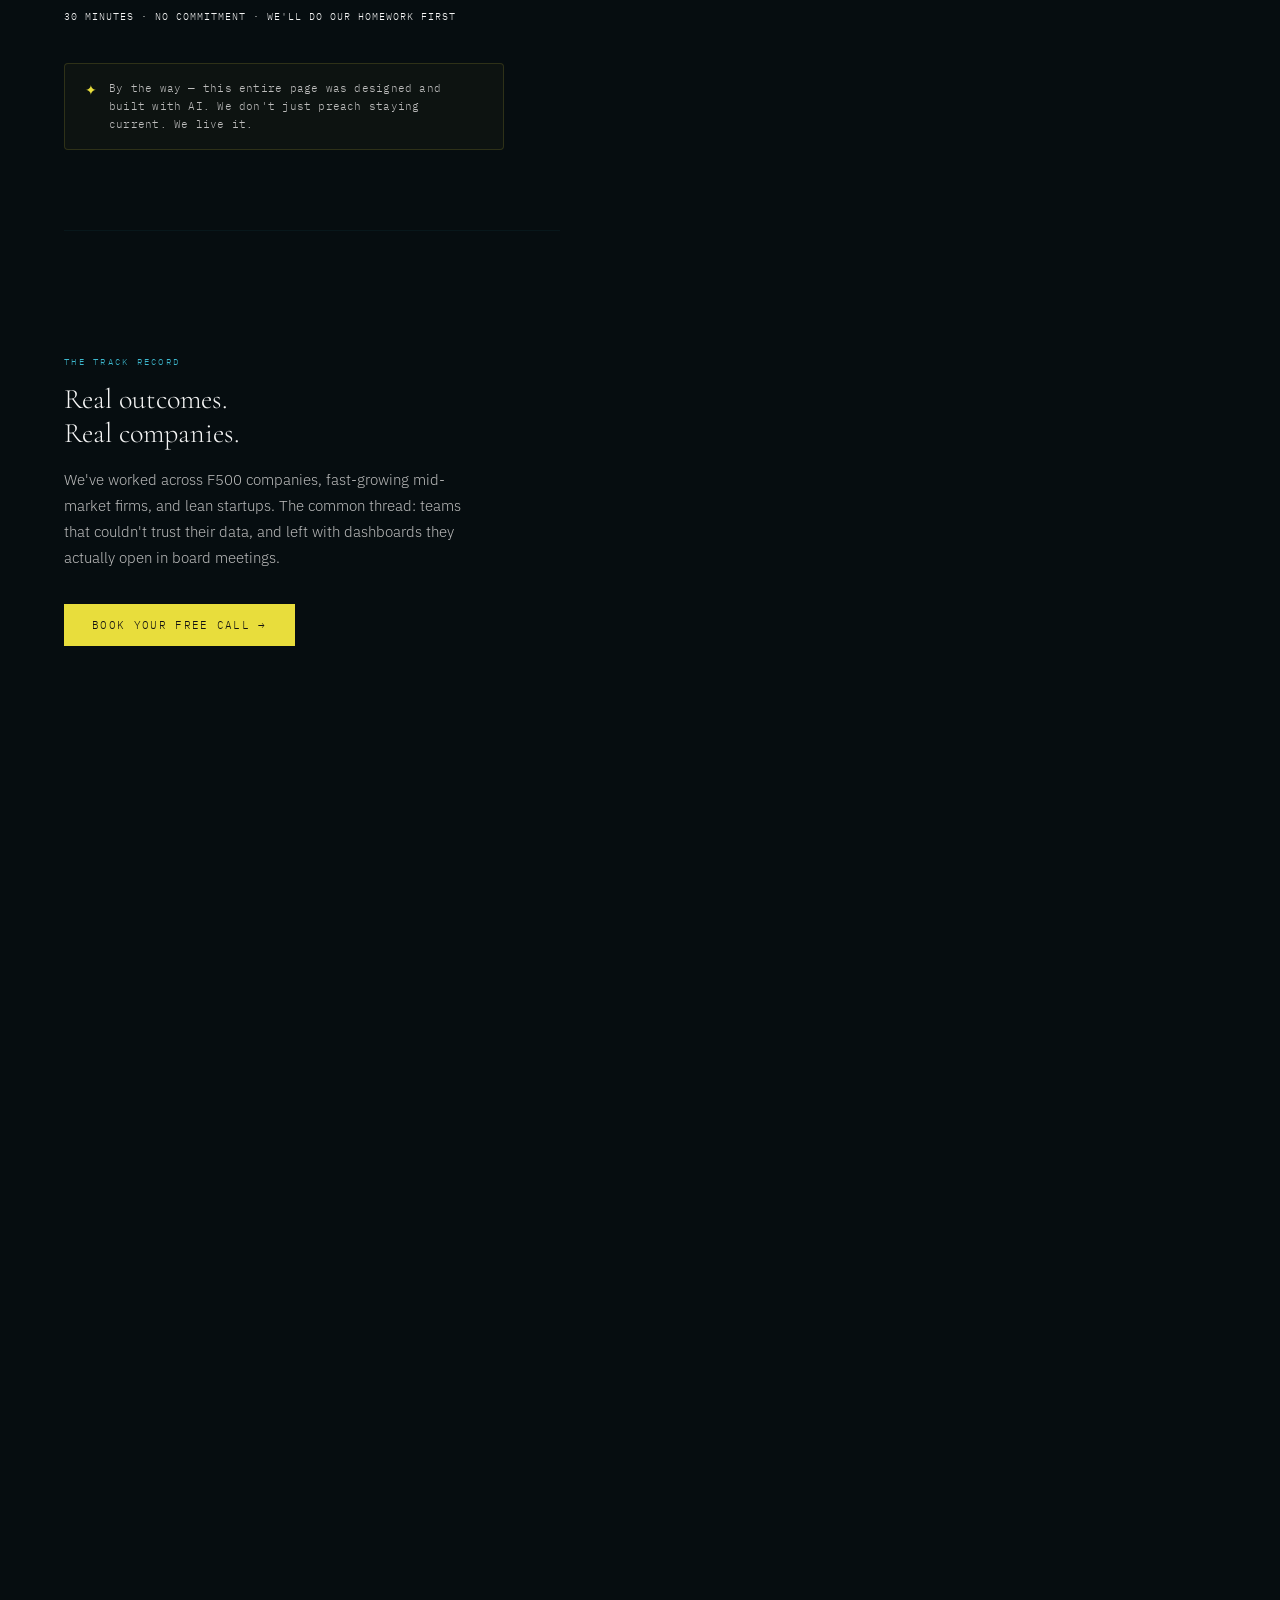
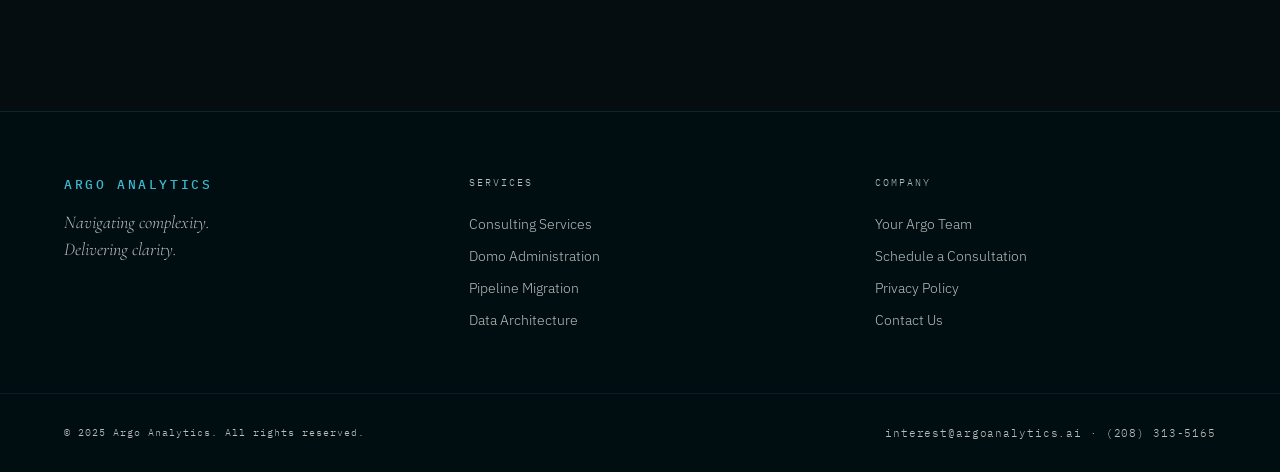
==== commit 35733883: "Update "Trusted by" logos to new enterprise clients with clickable links Co-Authored-By: Claude Sonn" ====
--- a/index.html
+++ b/index.html
@@ -449,6 +449,13 @@
   letter-spacing: 0.08em;
   color: var(--neutral-300);
   opacity: 0.7;
+  text-decoration: none;
+  transition: opacity 0.2s ease, color 0.2s ease;
+}
+
+a.proof-logo:hover {
+  opacity: 1;
+  color: var(--teal-400);
 }
 
 .proof-divider {
@@ -1732,11 +1739,17 @@
     <div class="hero-proof">
       <span class="proof-label">Trusted by</span>
       <div class="proof-logos">
-        <span class="proof-logo">Malwarebytes</span>
+        <a class="proof-logo" href="https://www.f5.com" target="_blank" rel="noopener">F5</a>
         <span class="proof-divider">·</span>
-        <span class="proof-logo">Freddy's Frozen Custard</span>
+        <a class="proof-logo" href="https://www.goodwill.org" target="_blank" rel="noopener">Goodwill</a>
         <span class="proof-divider">·</span>
-        <span class="proof-logo">The SmartCycle Group</span>
+        <a class="proof-logo" href="https://www.mistercarwash.com" target="_blank" rel="noopener">Mister Car Wash</a>
+        <span class="proof-divider">·</span>
+        <a class="proof-logo" href="https://www.zayo.com" target="_blank" rel="noopener">Zayo</a>
+        <span class="proof-divider">·</span>
+        <a class="proof-logo" href="https://www.generalrv.com" target="_blank" rel="noopener">General RV Center</a>
+        <span class="proof-divider">·</span>
+        <a class="proof-logo" href="https://www.franklincovey.com" target="_blank" rel="noopener">FranklinCovey</a>
       </div>
       <span class="proof-quote">"It's like magic." — Franco A., Malwarebytes</span>
     </div>
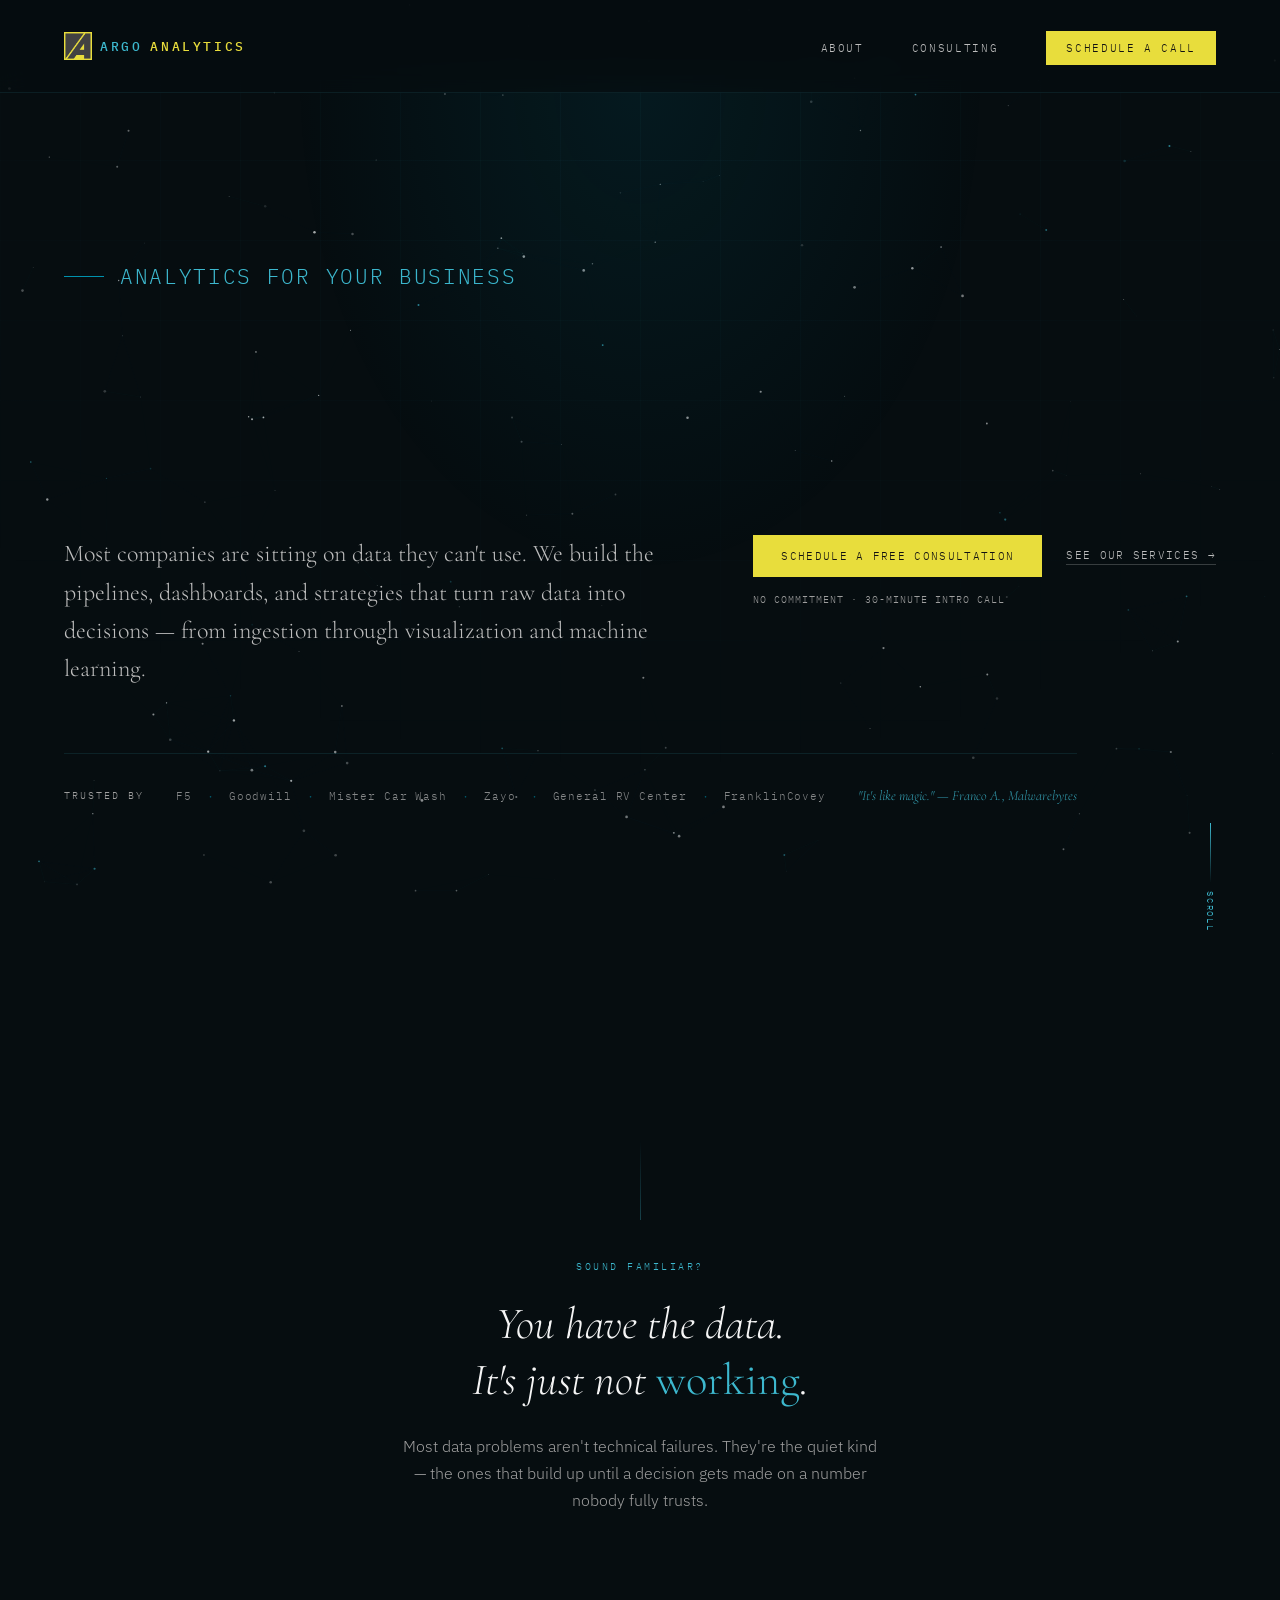
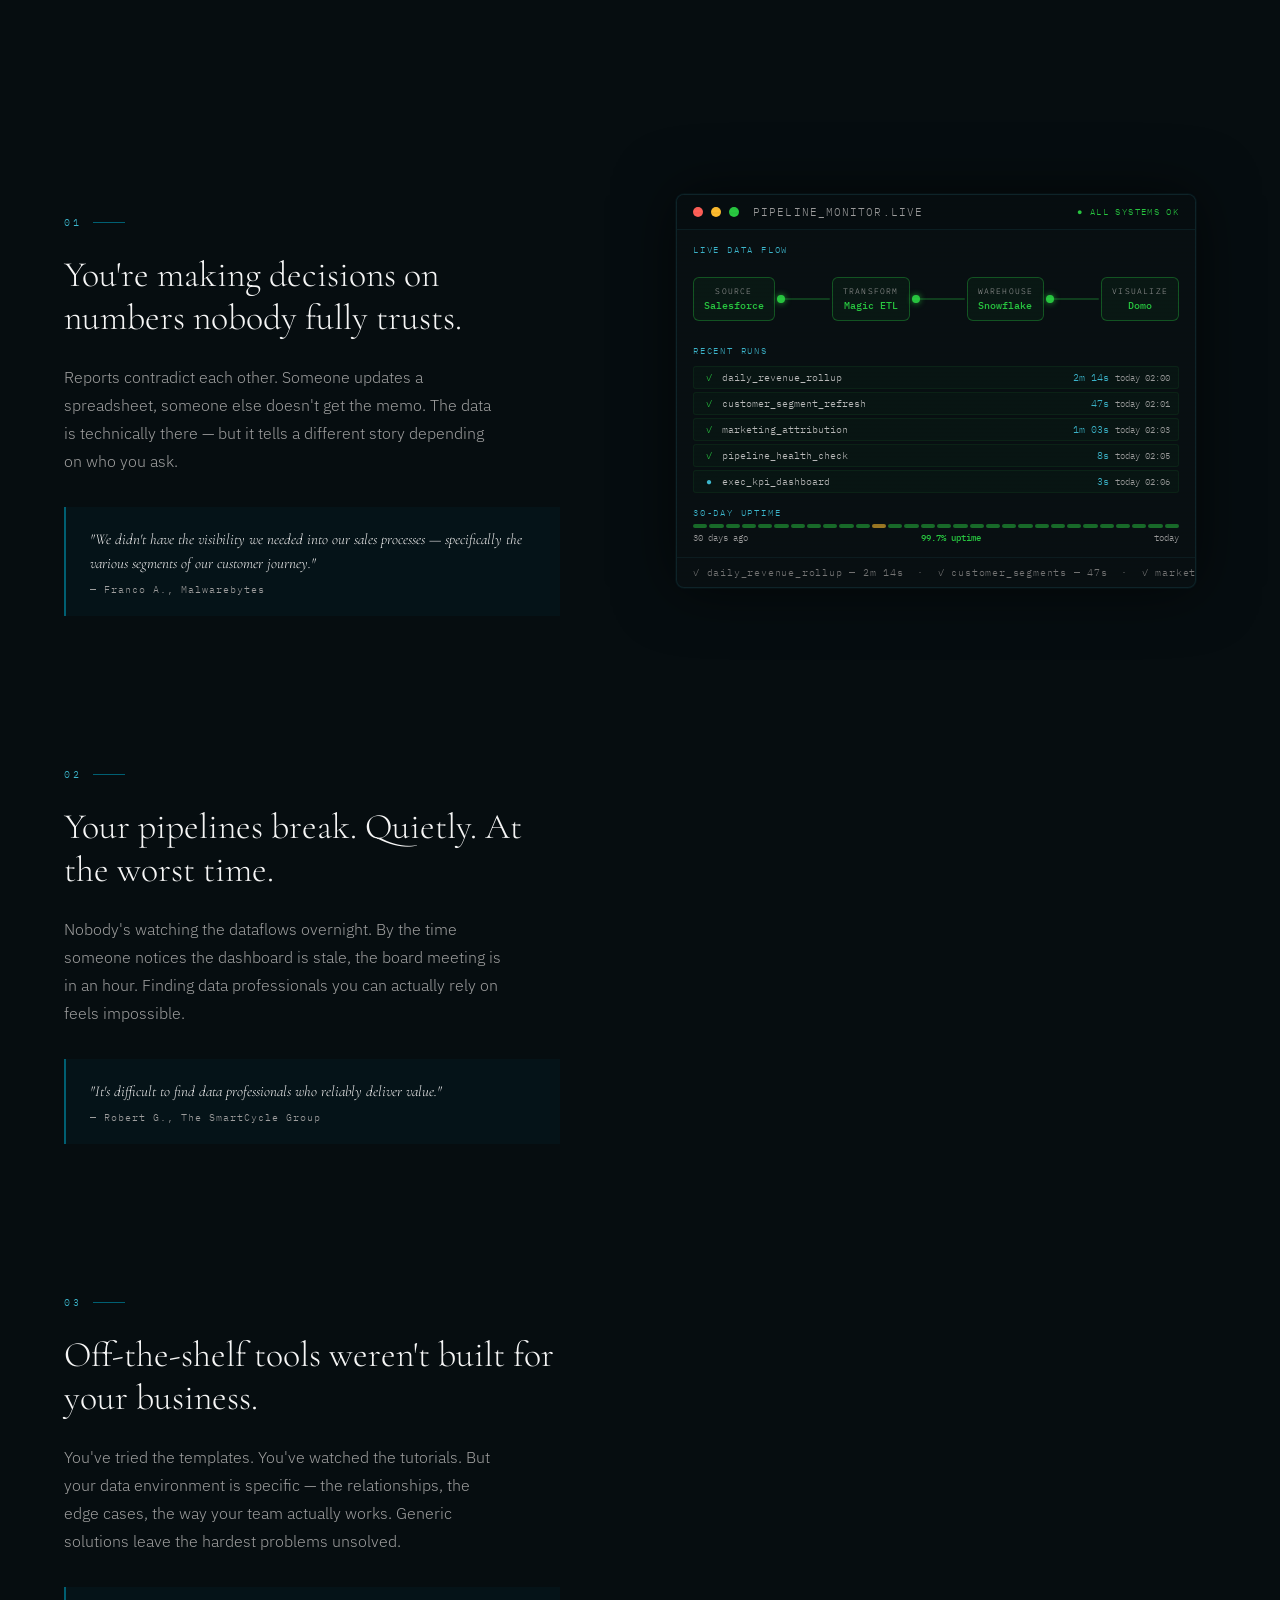
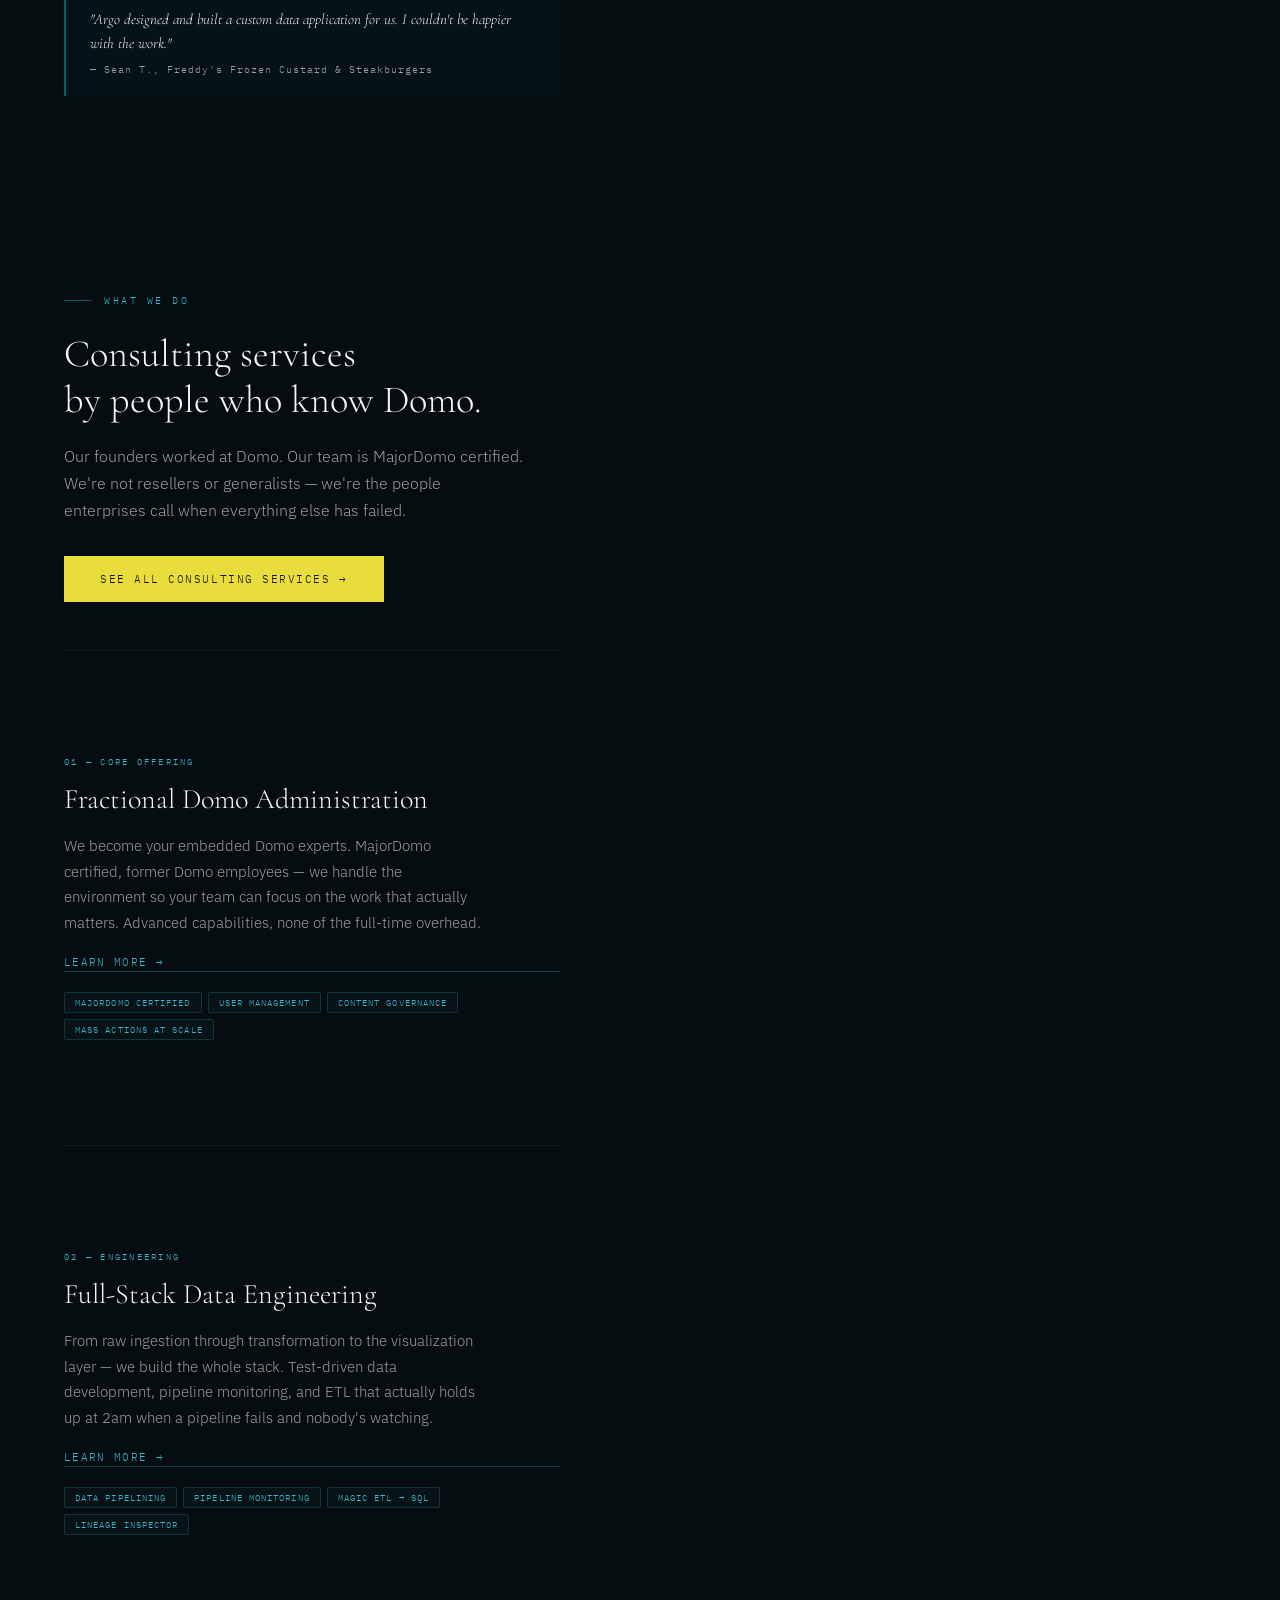
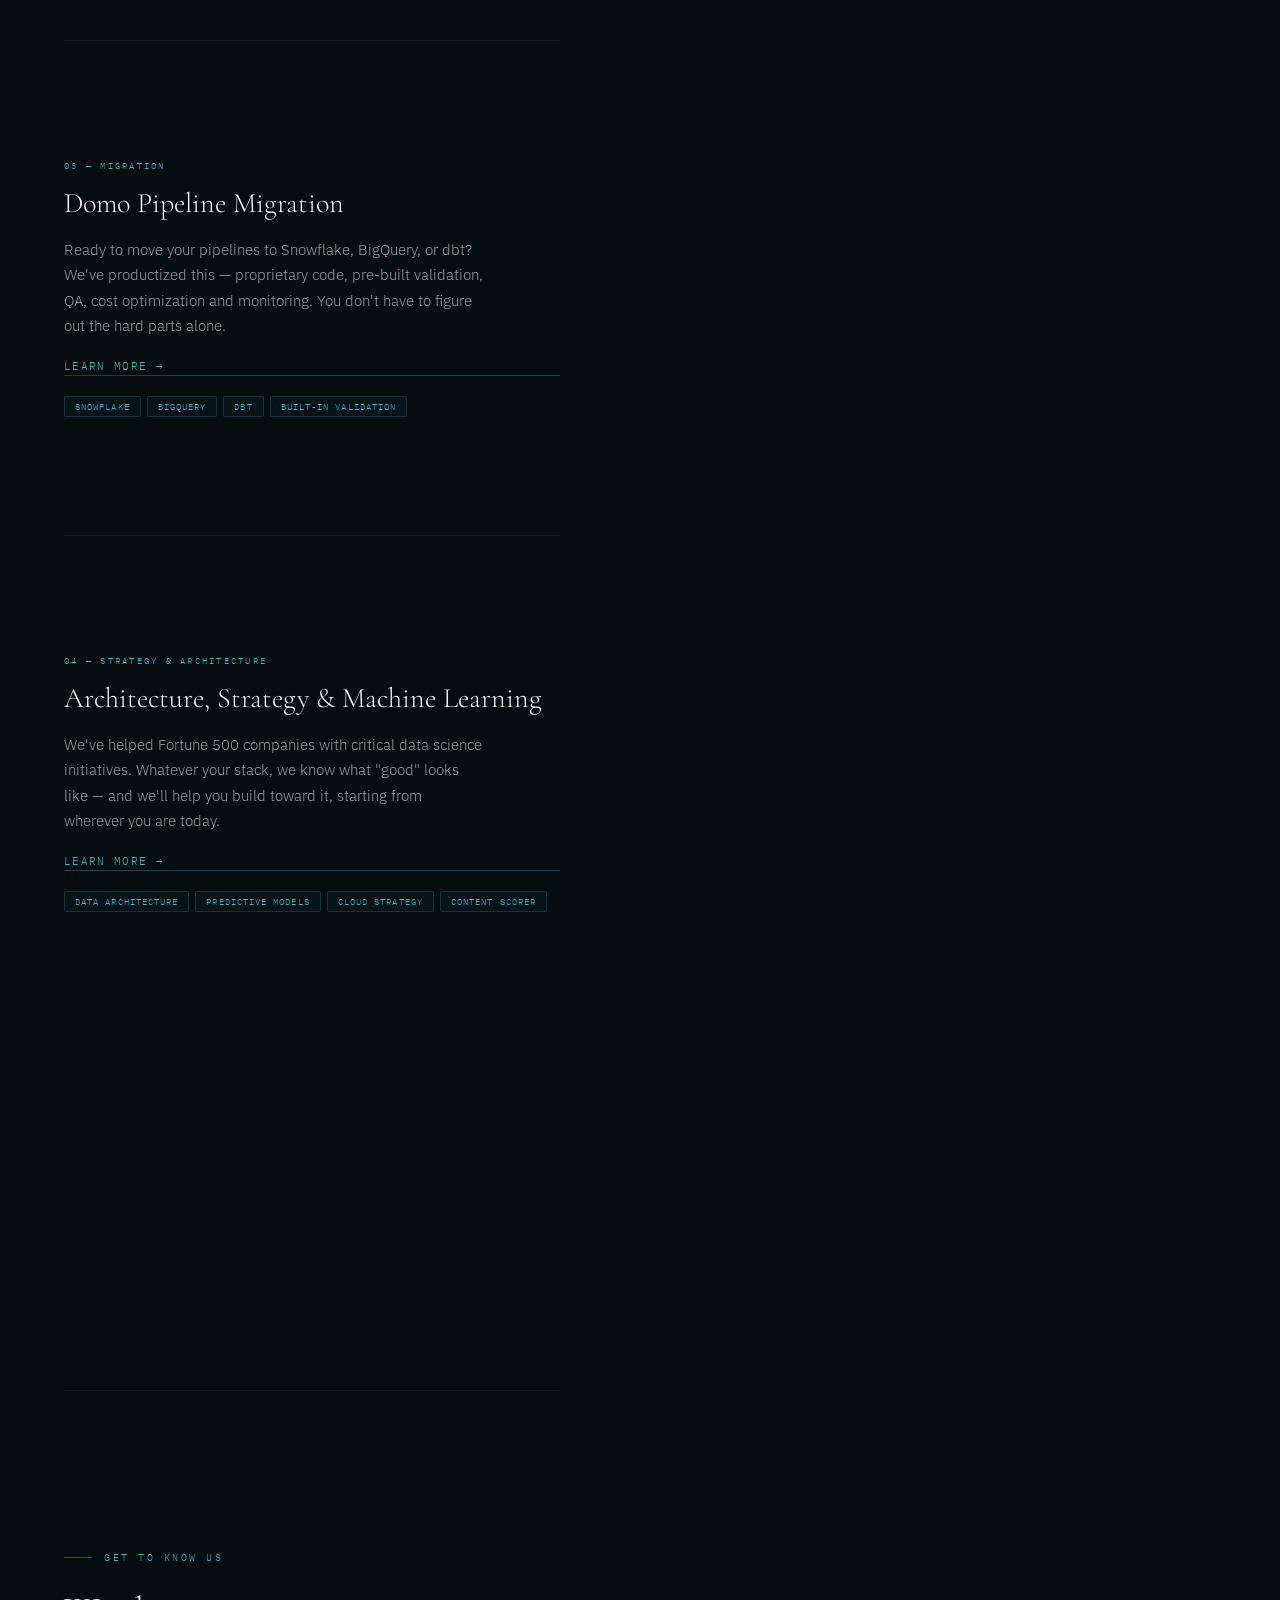
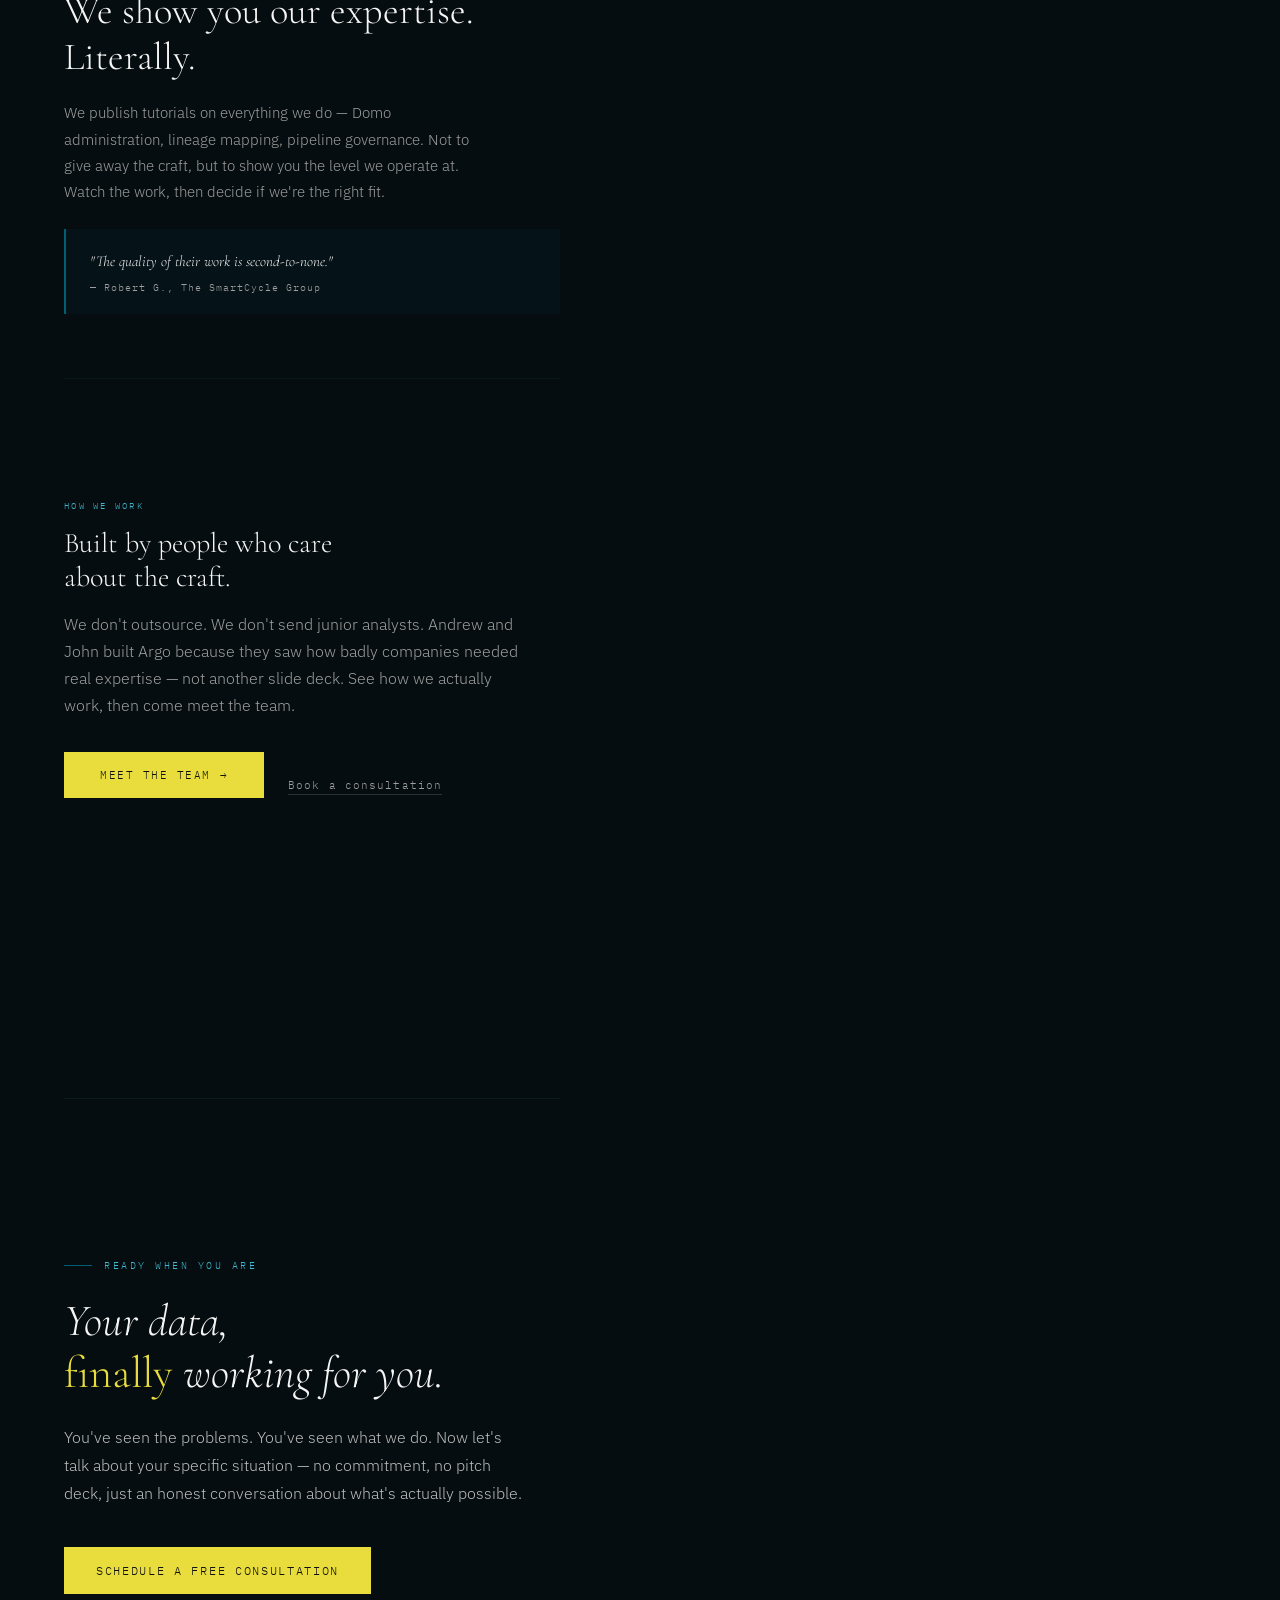
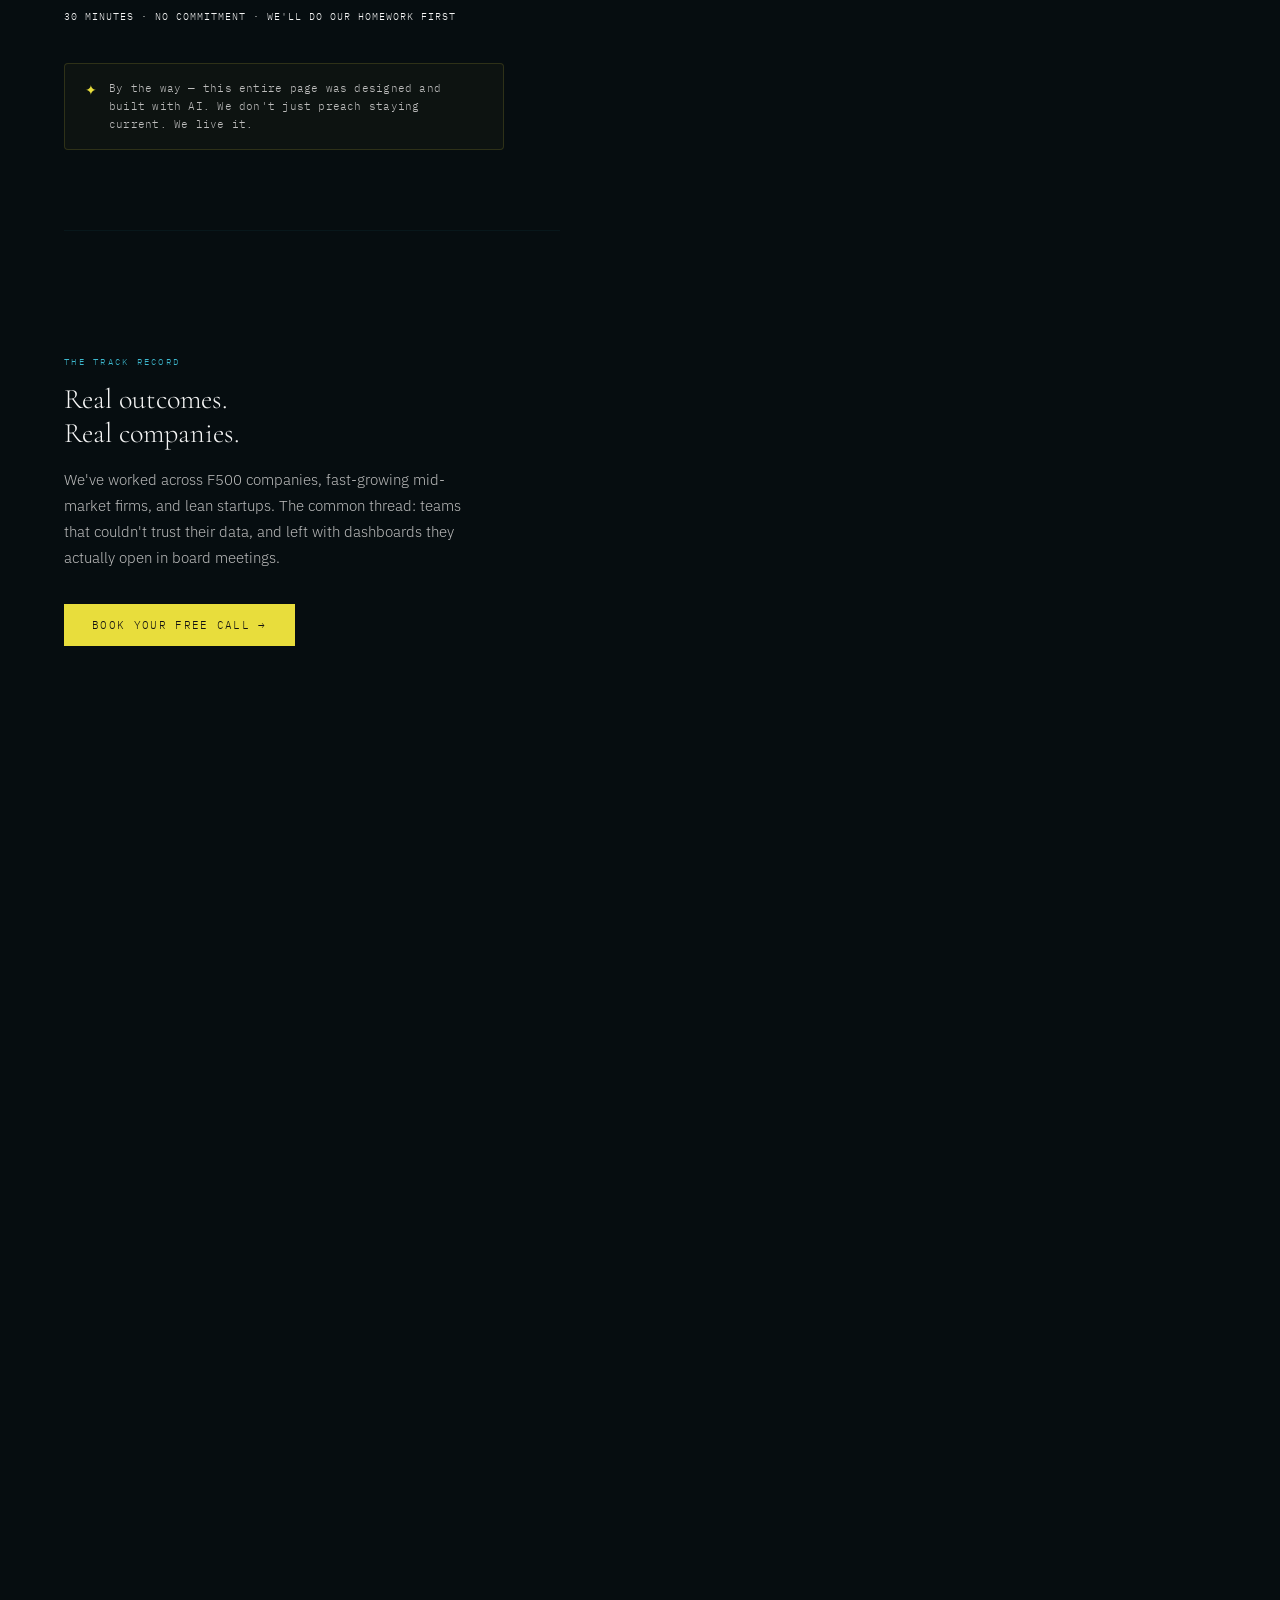
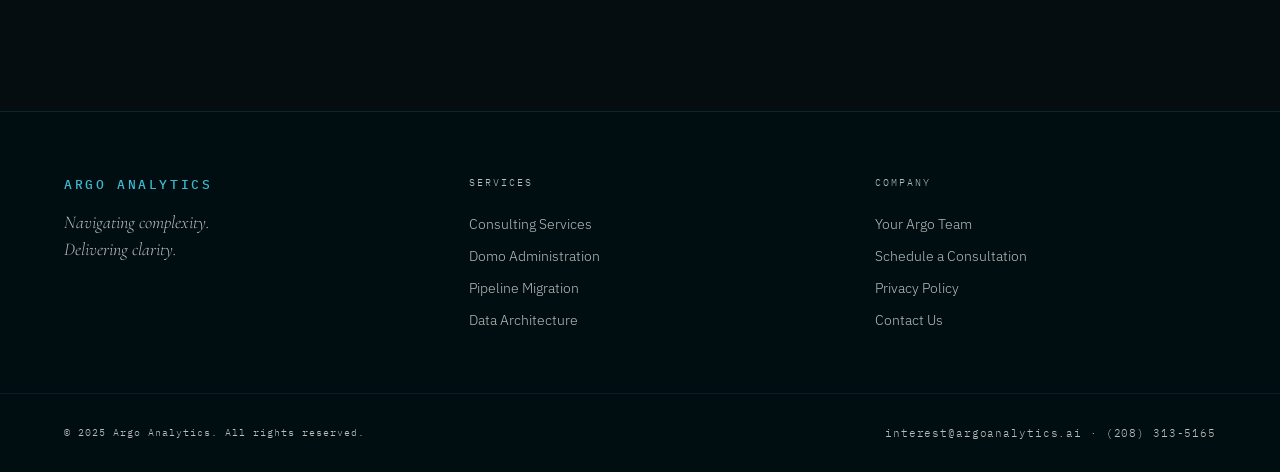
==== commit 77228f14: "Replace mock YouTube player with real iframe embed Co-Authored-By: Claude Sonnet 4.6 <noreply@anthro" ====
--- a/index.html
+++ b/index.html
@@ -2936,15 +2936,12 @@
 // ── TRUST SECTION: mock player controls (panelBrowser lives in painRightInner) ──
 
 const ytVideos = [
-  { title: 'Full Lineage Mapper',     duration: '12:47' },
-  { title: 'Lineage Visualizer',       duration: '9:14'  },
-  { title: 'MajorDomo as a Service',   duration: '18:32' },
+  { title: 'Full Lineage Mapper',   duration: '12:47', videoId: 'qj00eJor2Ys' },
+  { title: 'Lineage Visualizer',    duration: '9:14',  videoId: 'wdggTz8dUlI' },
+  { title: 'MajorDomo as a Service',duration: '18:32', videoId: 'XIE7hvwJitQ' },
 ];
 
 let ytCurrentThumb = 0;
-let ytPlaying = false;
-let ytProgressInterval = null;
-let ytProgressPct = 0;
 
 function ytSelectThumb(idx) {
   ytCurrentThumb = idx;
@@ -2952,38 +2949,23 @@
   const v = ytVideos[idx];
   document.getElementById('ytVideoTitle').textContent = v.title;
   document.getElementById('ytTimeDisplay').textContent = '0:00 / ' + v.duration;
-  ytStopProgress();
-  ytProgressPct = 0;
-  document.getElementById('ytProgressBar').style.width = '0%';
-  ytSetPlaying(false);
-}
-
-function ytMockPlay() { ytSetPlaying(!ytPlaying); }
-
-function ytSetPlaying(state) {
-  ytPlaying = state;
-  document.getElementById('ytPlayBtn').style.display    = state ? 'none' : 'flex';
-  document.getElementById('ytPlayingOverlay').style.display = state ? 'flex' : 'none';
-  state ? ytStartProgress() : ytStopProgress();
-}
-
-function ytStartProgress() {
-  ytStopProgress();
+  const existing = document.getElementById('ytRealPlayer');
+  if (existing) {
+    existing.src = 'https://www.youtube.com/embed/' + v.videoId + '?autoplay=1&rel=0&modestbranding=1';
+  }
+}
+
+function ytMockPlay() {
   const v = ytVideos[ytCurrentThumb];
-  const parts = v.duration.split(':');
-  const totalSec = parseInt(parts[0]) * 60 + parseInt(parts[1]);
-  ytProgressInterval = setInterval(() => {
-    ytProgressPct = Math.min(ytProgressPct + (100 / totalSec / 10), 100);
-    document.getElementById('ytProgressBar').style.width = ytProgressPct + '%';
-    const elapsed = Math.floor(ytProgressPct / 100 * totalSec);
-    const m = Math.floor(elapsed / 60), s = elapsed % 60;
-    document.getElementById('ytTimeDisplay').textContent = m + ':' + String(s).padStart(2,'0') + ' / ' + v.duration;
-    if (ytProgressPct >= 100) { ytStopProgress(); ytSetPlaying(false); }
-  }, 100);
-}
-
-function ytStopProgress() {
-  if (ytProgressInterval) { clearInterval(ytProgressInterval); ytProgressInterval = null; }
+  const thumb = document.getElementById('ytMockThumb');
+  const iframe = document.createElement('iframe');
+  iframe.id = 'ytRealPlayer';
+  iframe.src = 'https://www.youtube.com/embed/' + v.videoId + '?autoplay=1&rel=0&modestbranding=1';
+  iframe.allow = 'autoplay; fullscreen; picture-in-picture';
+  iframe.allowFullscreen = true;
+  iframe.style.cssText = 'position:absolute;inset:0;width:100%;height:100%;border:none;z-index:10;border-radius:inherit;';
+  thumb.appendChild(iframe);
+  document.getElementById('ytPlayBtn').style.display = 'none';
 }
 
 // Global click handler stub (kept for safety)
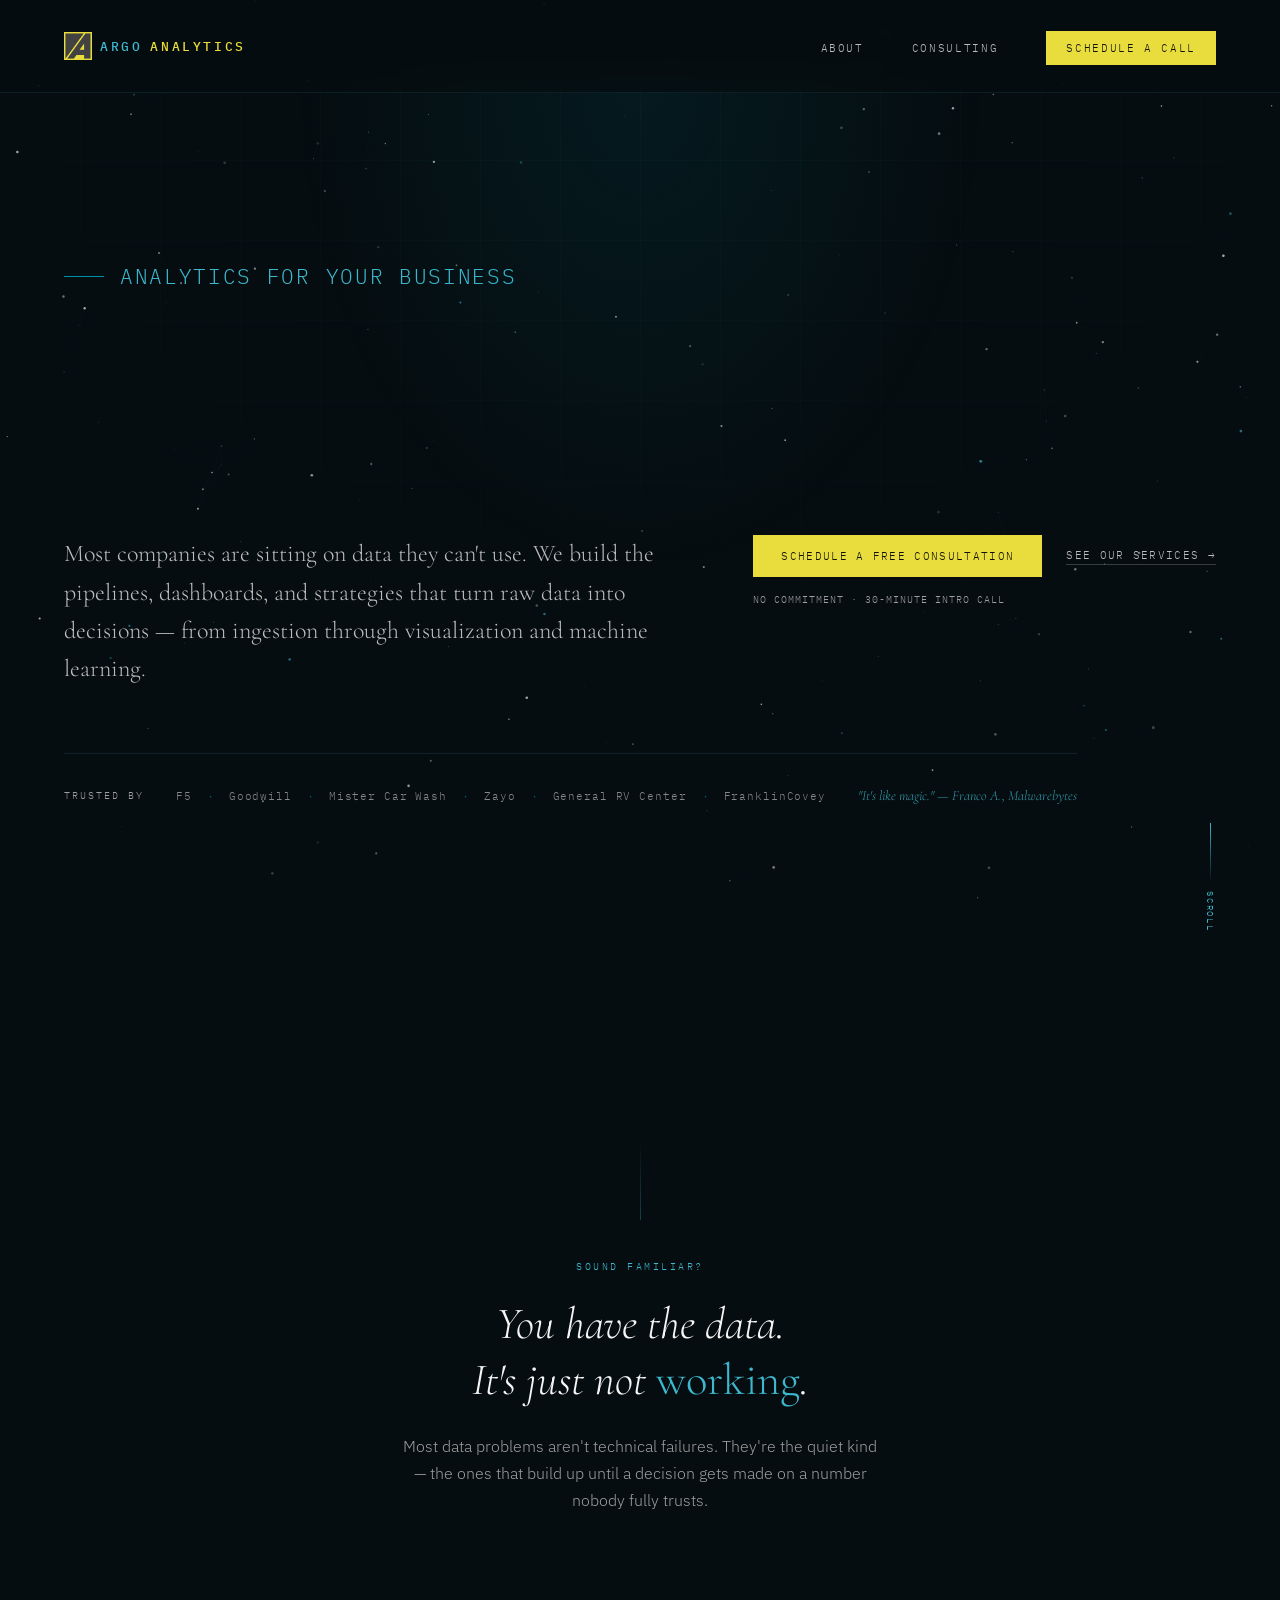
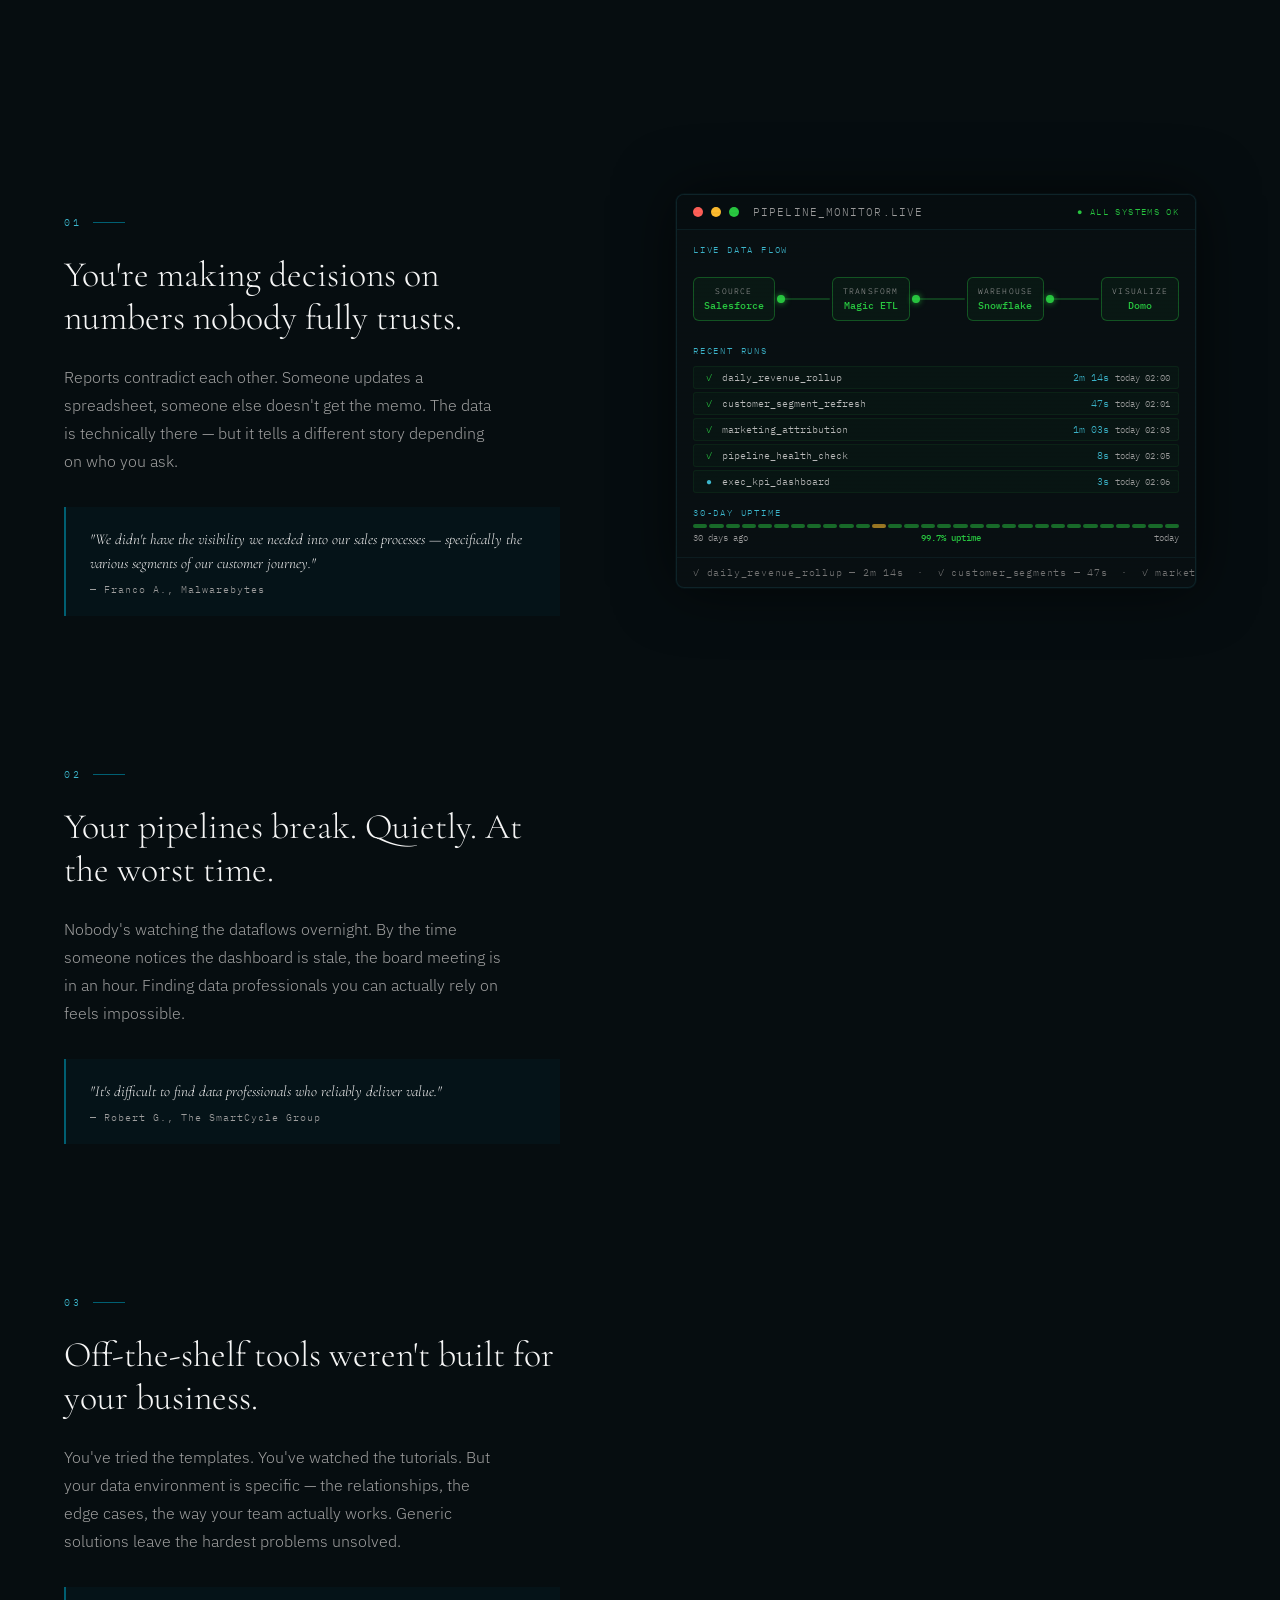
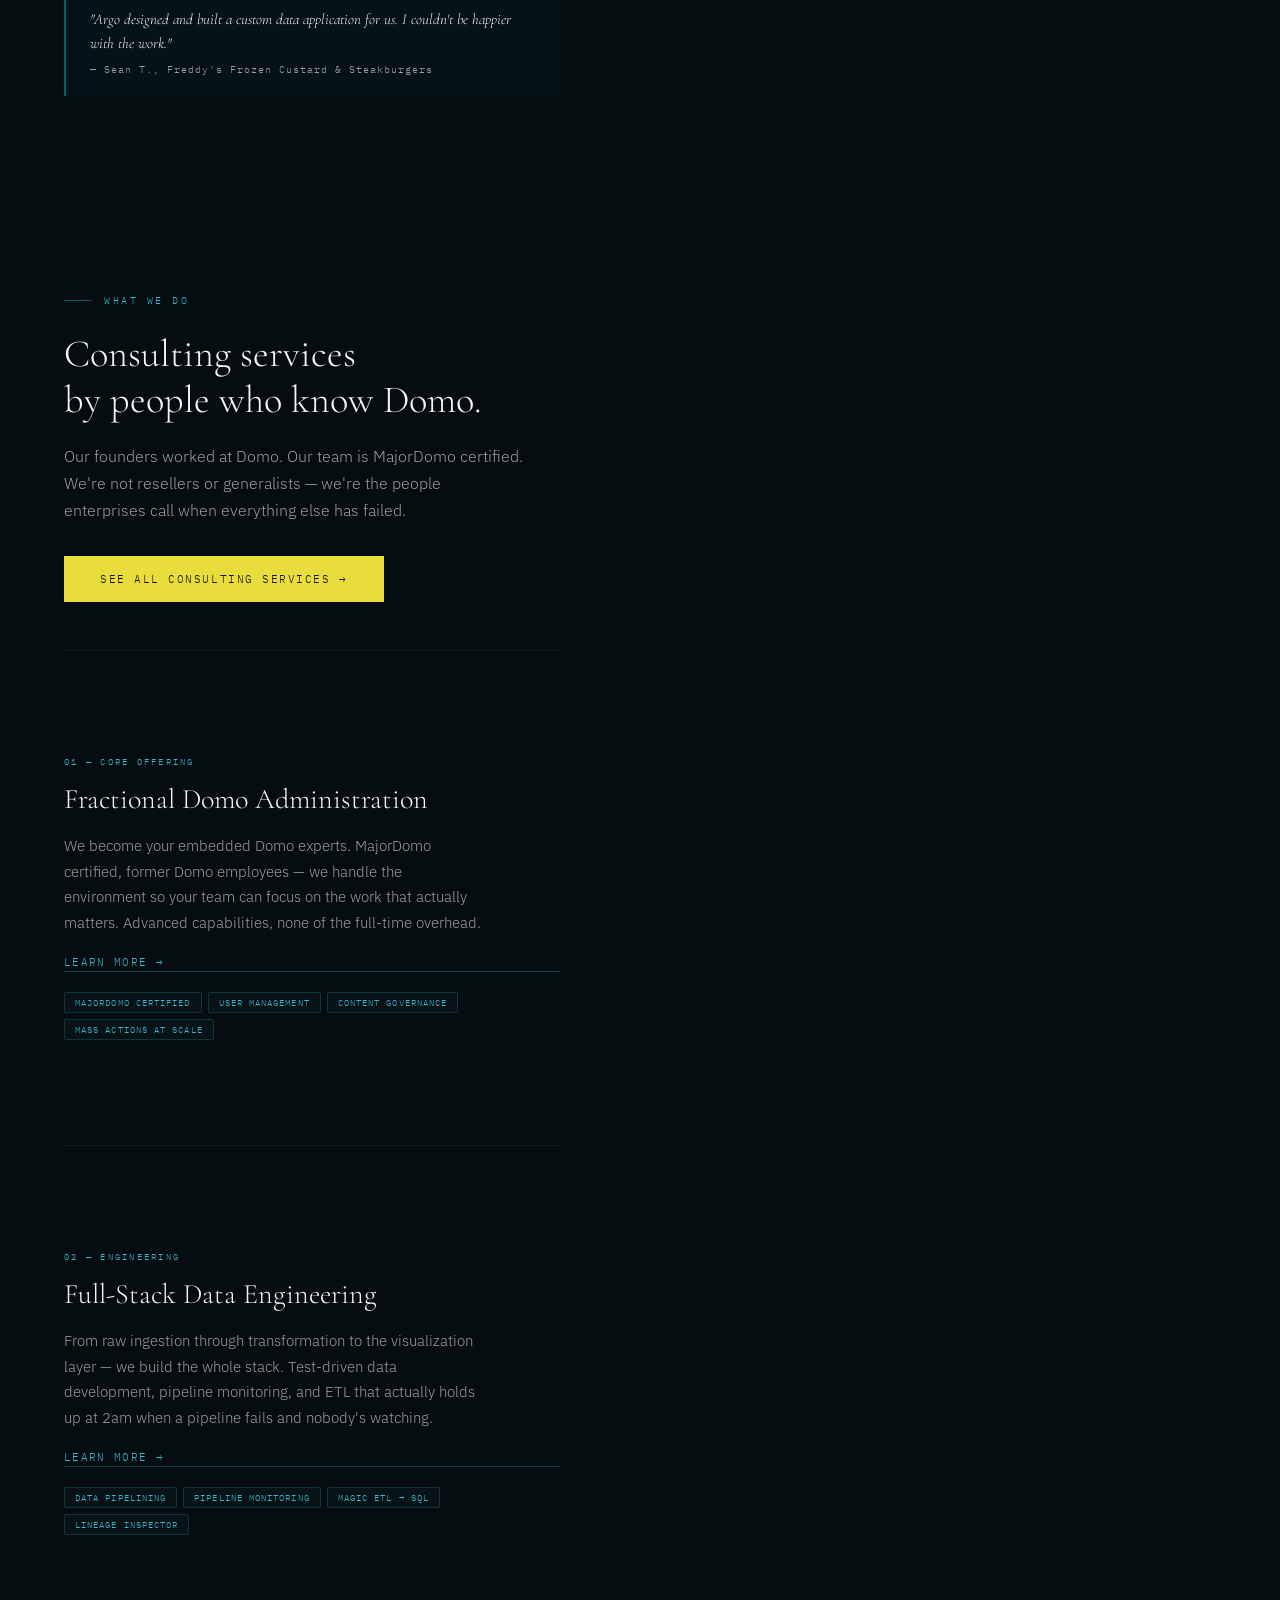
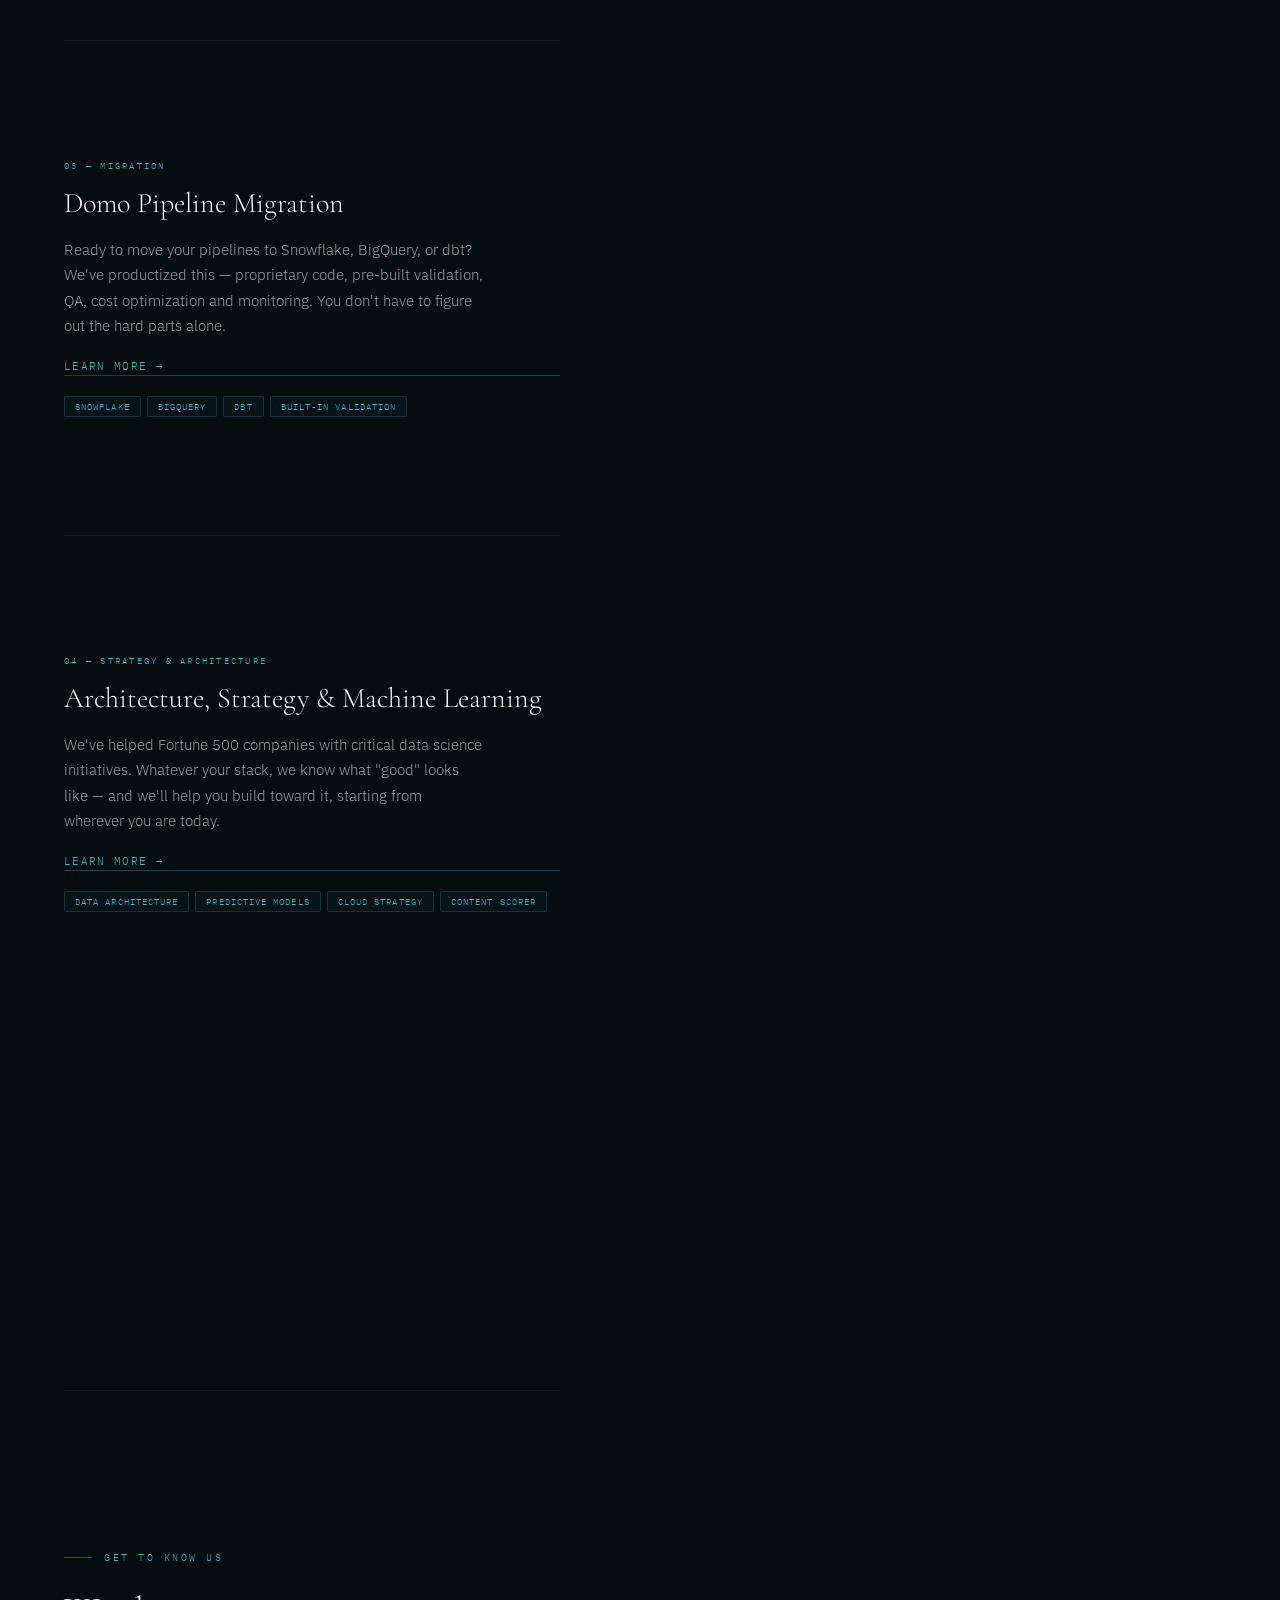
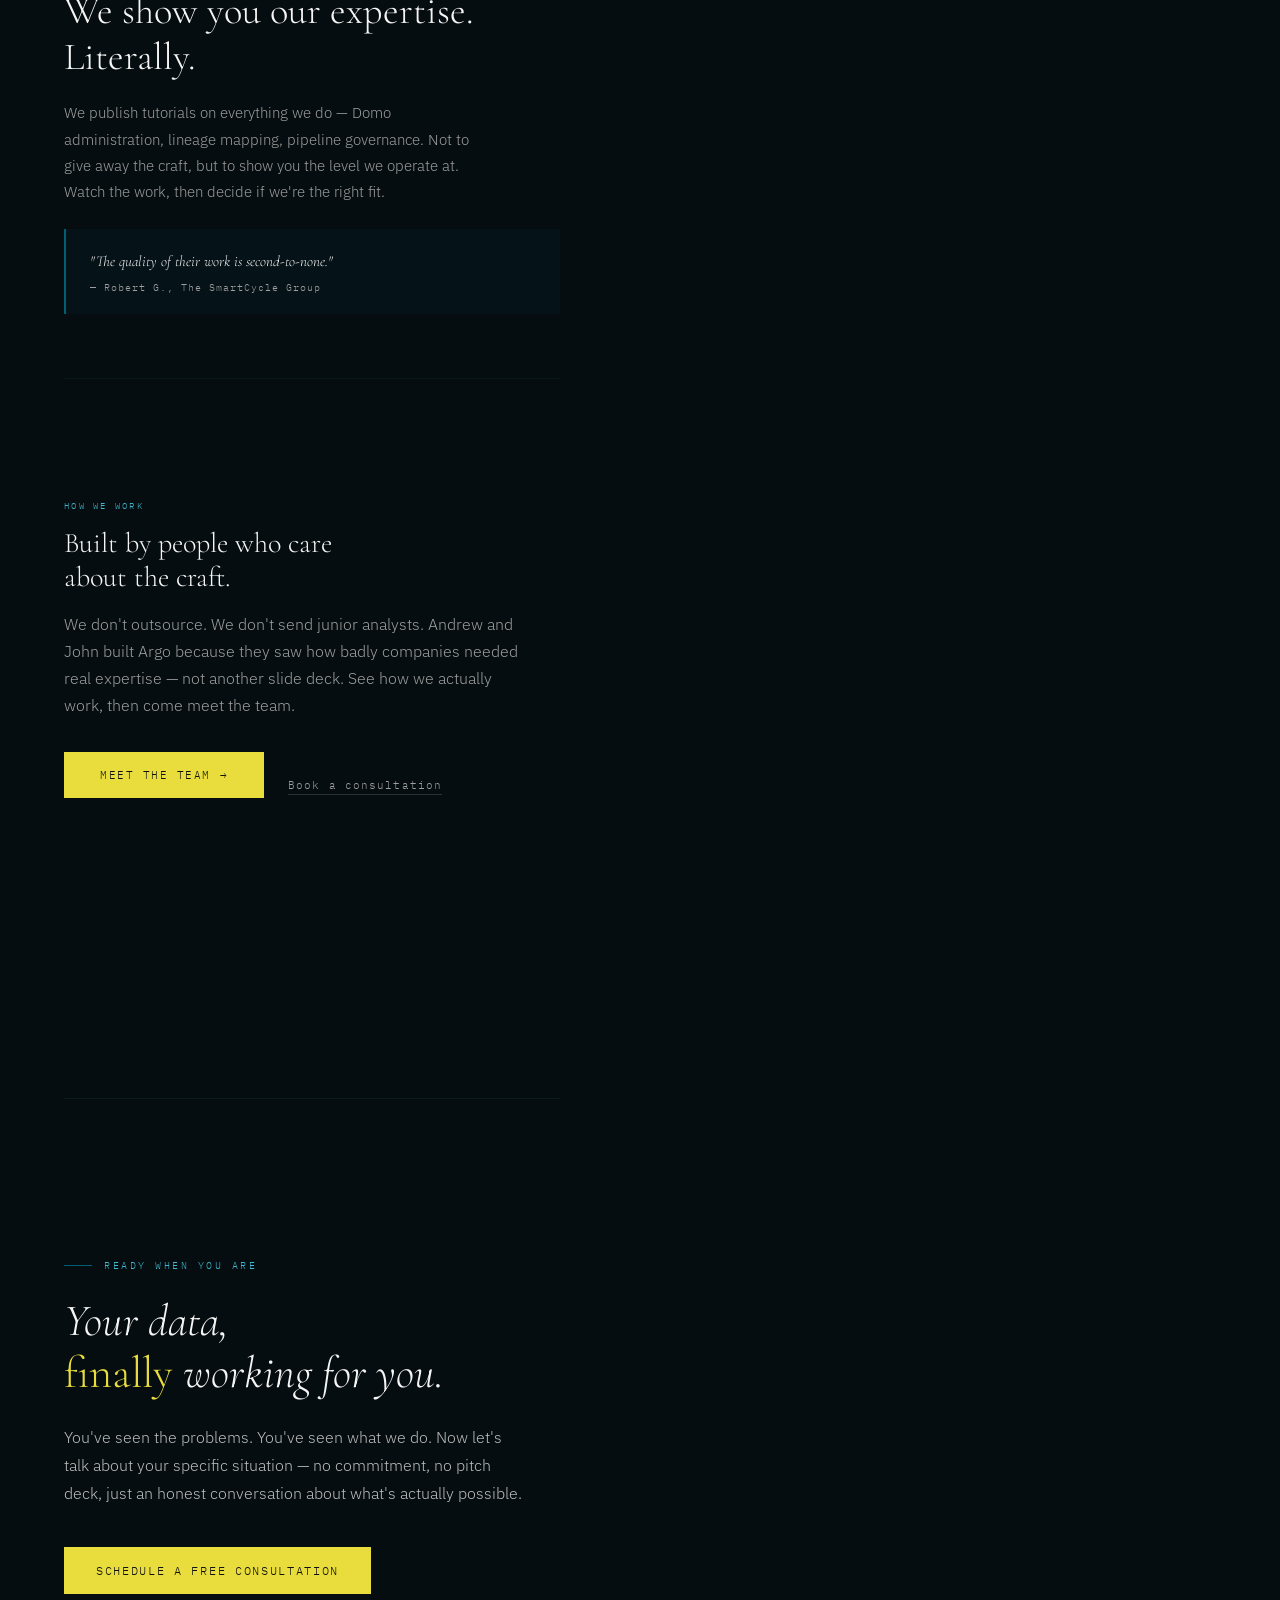
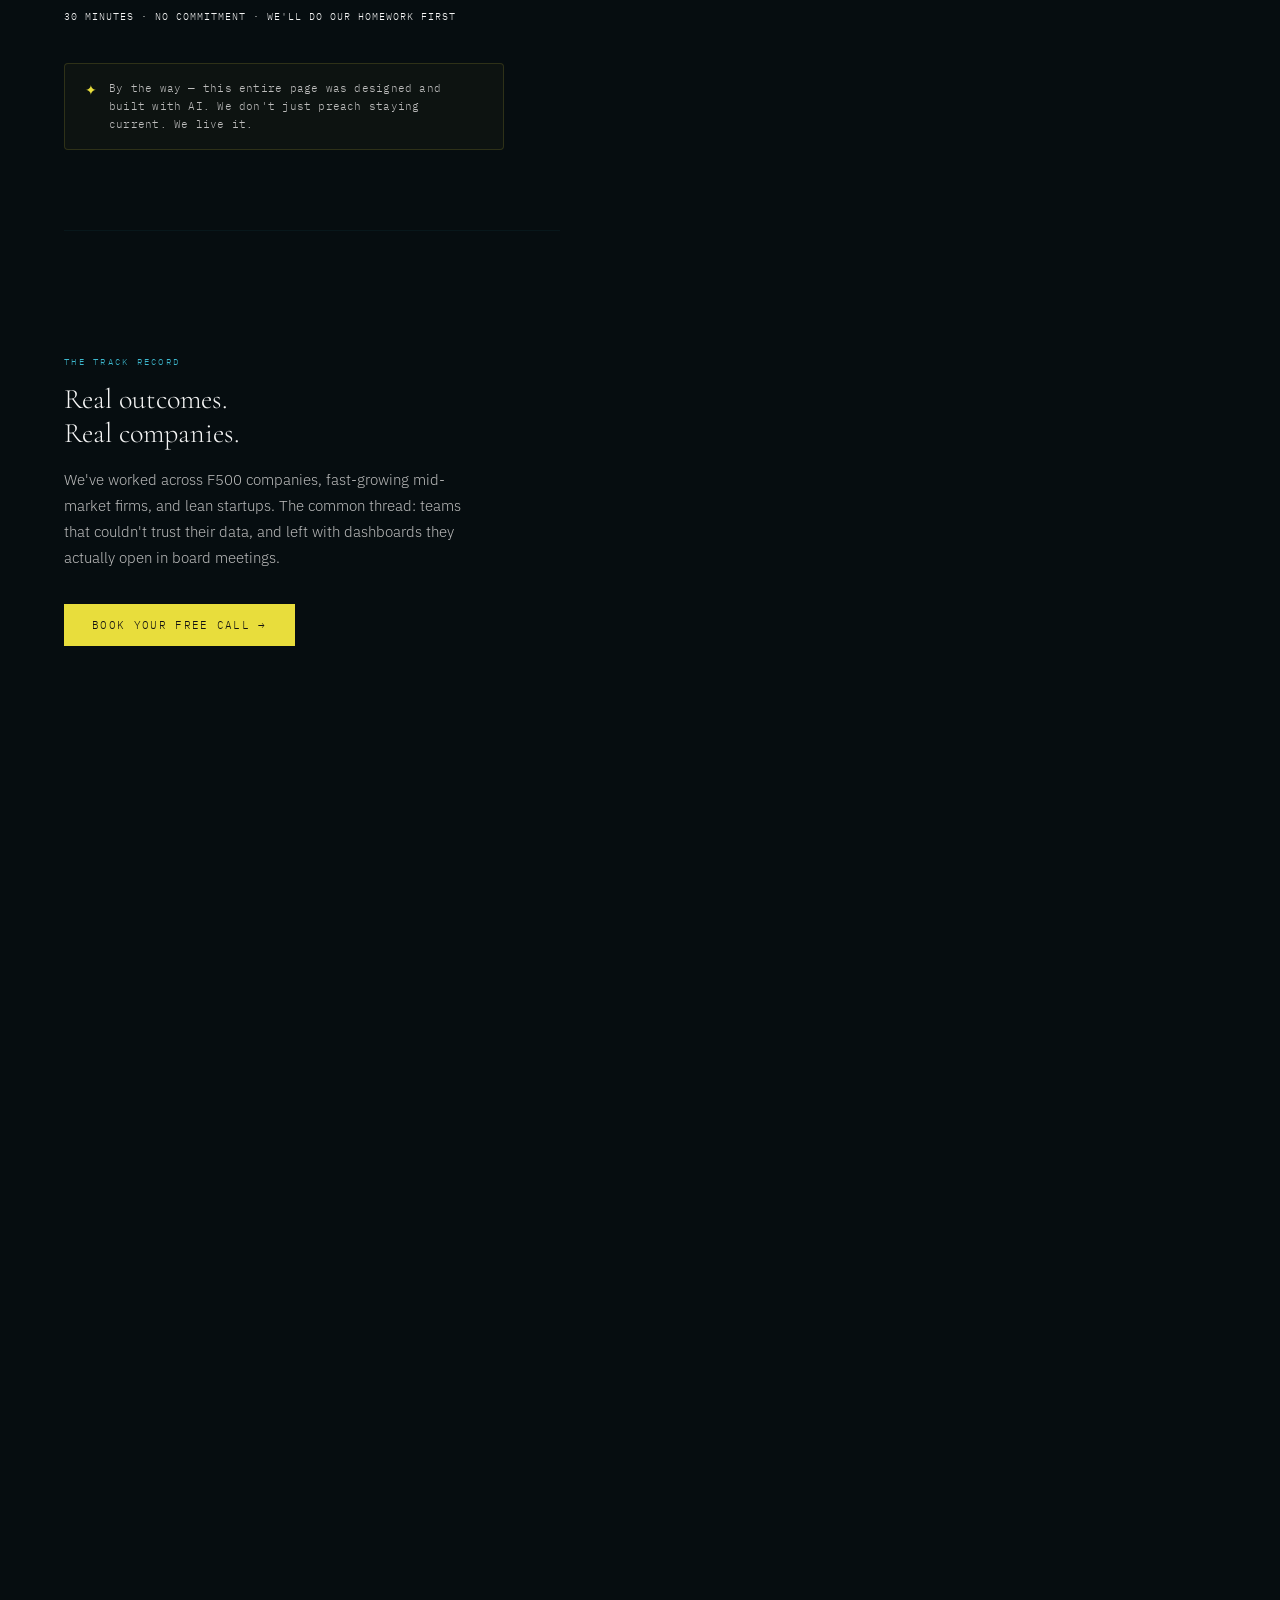
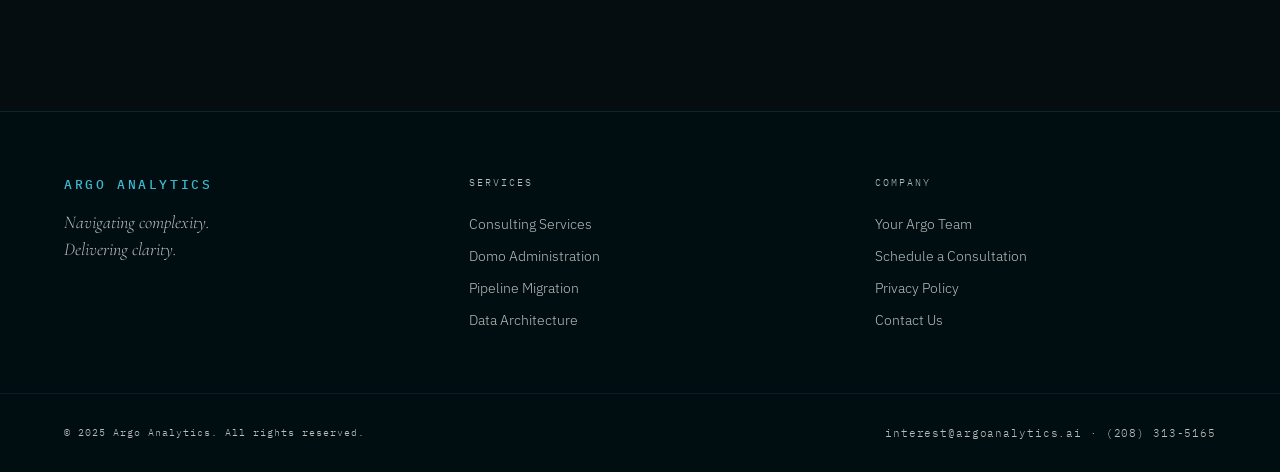
==== commit 23acff94: "Add mobile/tablet responsive CSS to all pages Appends max-width media queries (≤1024px tablet, ≤768p" ====
--- a/index.html
+++ b/index.html
@@ -1692,6 +1692,105 @@
   background: rgba(220,0,0,1) !important;
 }
 
+/* ============================================================
+   RESPONSIVE — small screens only. The desktop layout above is
+   left completely untouched; everything here lives inside
+   max-width media queries (tablet ≤1024px, mobile ≤768px).
+   ============================================================ */
+
+/* ── TABLET (≤1024px) ─────────────────────────────────────── */
+@media (max-width: 1024px) {
+  nav { padding: 1.5rem 2rem; }
+  .nav-links { gap: 1.5rem; }
+
+  footer { padding: 3rem 2rem; gap: 2.5rem; }
+  .footer-bottom { padding: 1.5rem 2rem; }
+
+  .hero { padding: 5.5rem 2rem 4rem; }
+  .hero-sub-row { gap: 2rem; }
+
+  .bridge { padding: 7rem 2rem 5rem; }
+
+  /* ── SCROLLYTELLING → single column (tablet & down) ──────────
+     The two-column "scrolling copy + sticky mock UI" layout is too
+     cramped below desktop, so it collapses to one column here.
+     `!important` beats the inline min-height:900vh / padding. */
+  .pain-section,
+  .services-section { grid-template-columns: 1fr !important; min-height: auto !important; }
+  .trust-section { min-height: auto !important; }
+  .trust-left { width: 100% !important; }
+  .pain-left, .services-left { padding: 0 2rem; }
+
+  /* the sticky desktop visual panels are decorative mock UIs that depend on
+     the scroll choreography — hide them and present the narrative cleanly */
+  .pain-right, .services-right, .trust-right { display: none !important; }
+
+  /* collapse the tall scroll spacers used to pace the desktop animation */
+  .pain-spacer-top, .pain-spacer-bottom,
+  .services-spacer-bottom, .trust-spacer-bottom { height: 0 !important; }
+
+  /* force narrative blocks fully visible (override scroll-driven dimming) */
+  .pain-item, .service-item, .trust-item, .cta-item {
+    opacity: 1 !important;
+    transform: none !important;
+    min-height: auto !important;
+    padding: 3rem 0 !important;
+  }
+  .pain-heading, .pain-body, .service-body, .trust-item-body, .cta-item-body,
+  .services-intro-body, .trust-intro-body, .cta-intro-body { max-width: none; }
+
+  .services-intro { padding: 3.5rem 0 2.5rem !important; }
+  .trust-intro, .cta-section-intro { padding: 3.5rem 0 2.5rem; }
+  .services-cta-section { padding: 6rem 2rem; }
+  .trust-ctas, .cta-final-row { flex-wrap: wrap; gap: 1rem; }
+
+  /* mock shells (if shown anywhere) never exceed the viewport */
+  .dash-shell, .search-shell, .browser-shell,
+  .pain-right-inner, .trust-right-inner { max-width: 100%; }
+}
+
+/* ── MOBILE (≤768px) ──────────────────────────────────────── */
+@media (max-width: 768px) {
+  /* NAV — stays a single row; logo word "Analytics" drops, links compact */
+  nav { padding: 0.85rem 1.1rem; }
+  .nav-logo { font-size: 10px; }
+  .nav-logo img { height: 20px; }
+  .nav-logo span { display: none; }
+  .nav-links { gap: 0.85rem; }
+  .nav-links a { font-size: 9px; letter-spacing: 0.05em; }
+  .nav-cta { padding: 6px 10px; font-size: 9px; letter-spacing: 0.03em; }
+
+  main { padding-top: 52px; }
+  .hero-sticky { top: 52px; }
+
+  /* HERO — headline font-size is JS-driven, so it is left to the script */
+  .hero { padding: 4.5rem 1.25rem 3rem; min-height: auto; }
+  #heroEyebrow { font-size: 15px; letter-spacing: 0.06em; }
+  .hero-eyebrow { margin-bottom: 1.75rem; }
+  .hero-bottom { margin-top: 3rem; }
+  .hero-sub-row { flex-direction: column; align-items: flex-start; gap: 1.75rem; }
+  .hero-body { font-size: 18px; max-width: none; }
+  .hero-ctas { width: 100%; }
+  .hero-ctas-row { flex-wrap: wrap; gap: 1rem; }
+  .hero-proof { margin-top: 2.5rem; gap: 1rem 1.25rem; }
+  .proof-logos { flex-wrap: wrap; }
+  .proof-quote { margin-left: 0; width: 100%; }
+  .scroll-indicator { display: none; }
+
+  .bridge { padding: 4.5rem 1.5rem 3.5rem; }
+  .bridge-line { height: 56px; }
+
+  /* tighten the (already single-column) scrollytelling gutters for phones */
+  .pain-left, .services-left { padding: 0 1.25rem; }
+  .pain-item, .service-item, .trust-item, .cta-item { padding: 2.5rem 0 !important; }
+  .services-intro { padding: 3rem 0 2rem !important; }
+  .trust-intro, .cta-section-intro { padding: 3rem 0 2rem; }
+  .services-cta-section { padding: 4rem 1.5rem; }
+
+  /* FOOTER */
+  footer { grid-template-columns: 1fr; gap: 2rem; padding: 3rem 1.5rem; }
+  .footer-bottom { flex-direction: column; align-items: flex-start; gap: 0.75rem; padding: 1.5rem; }
+}
 
 </style>
 </head>
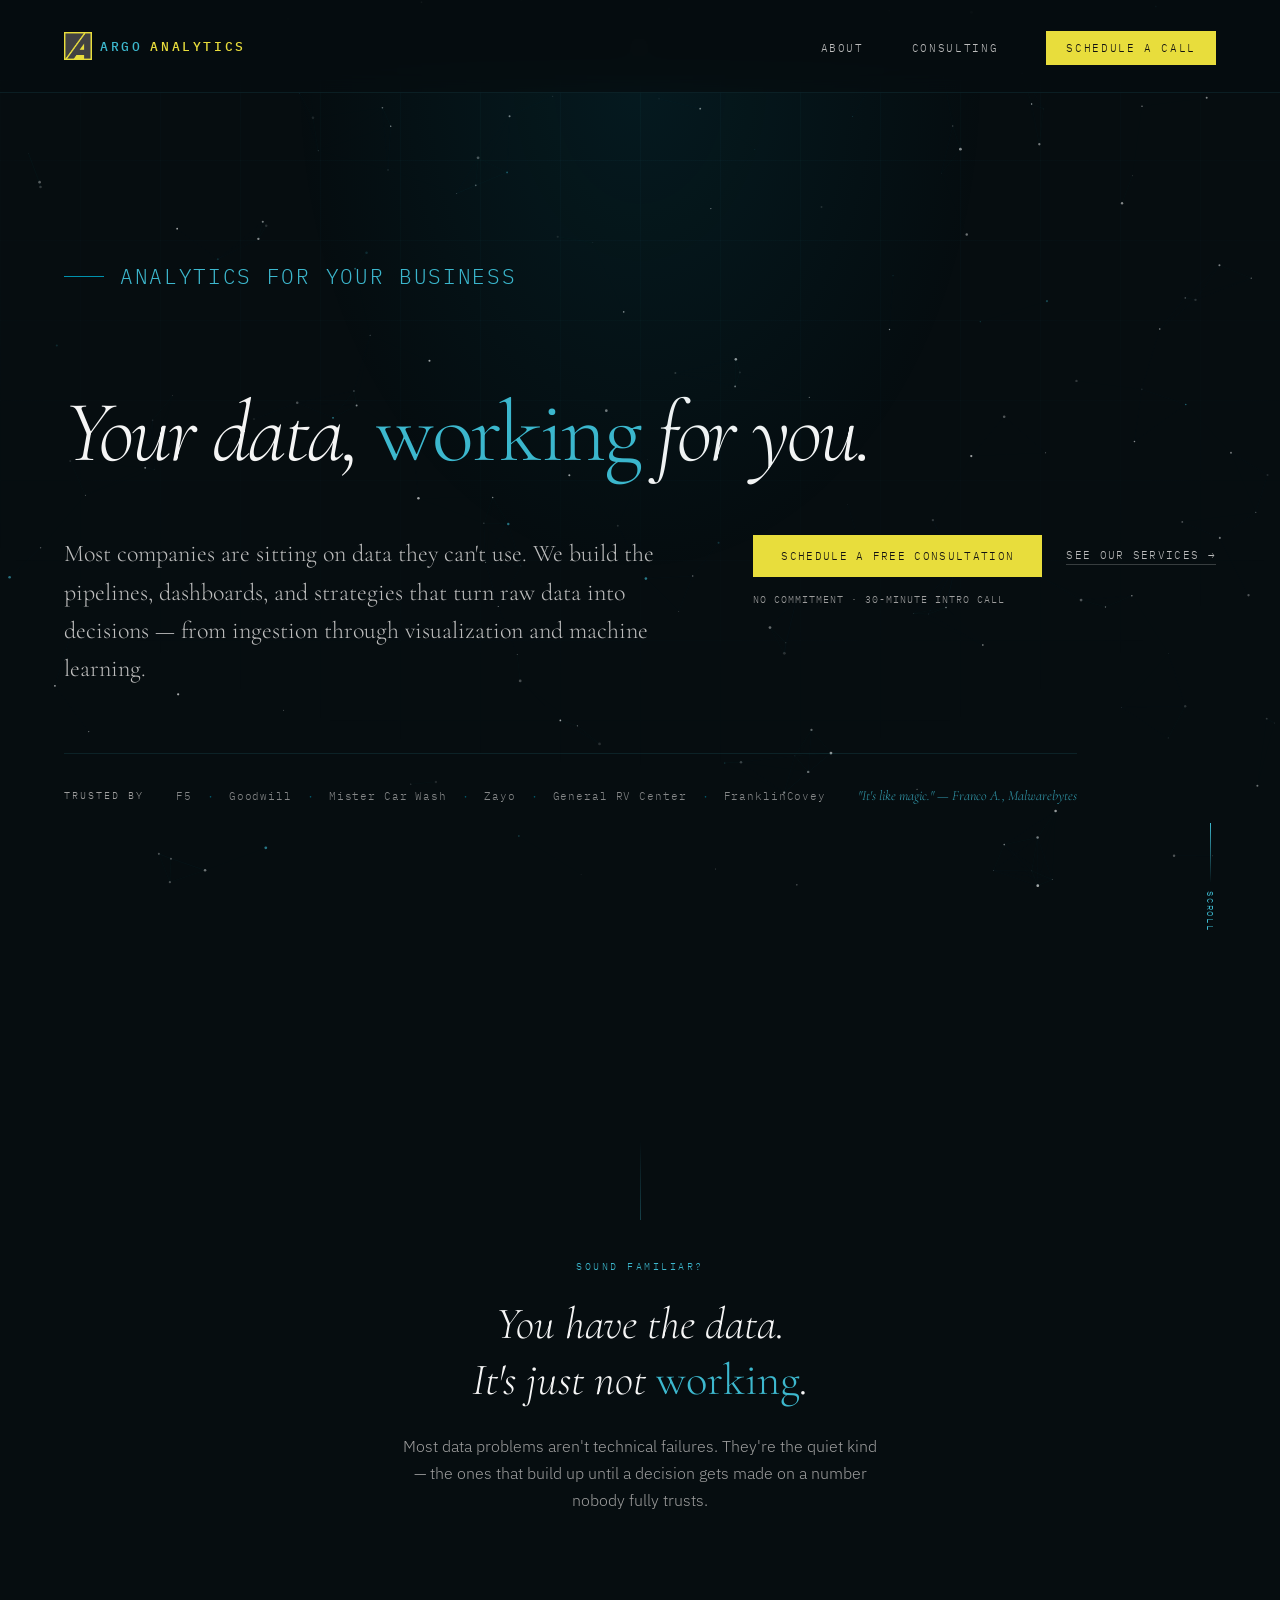
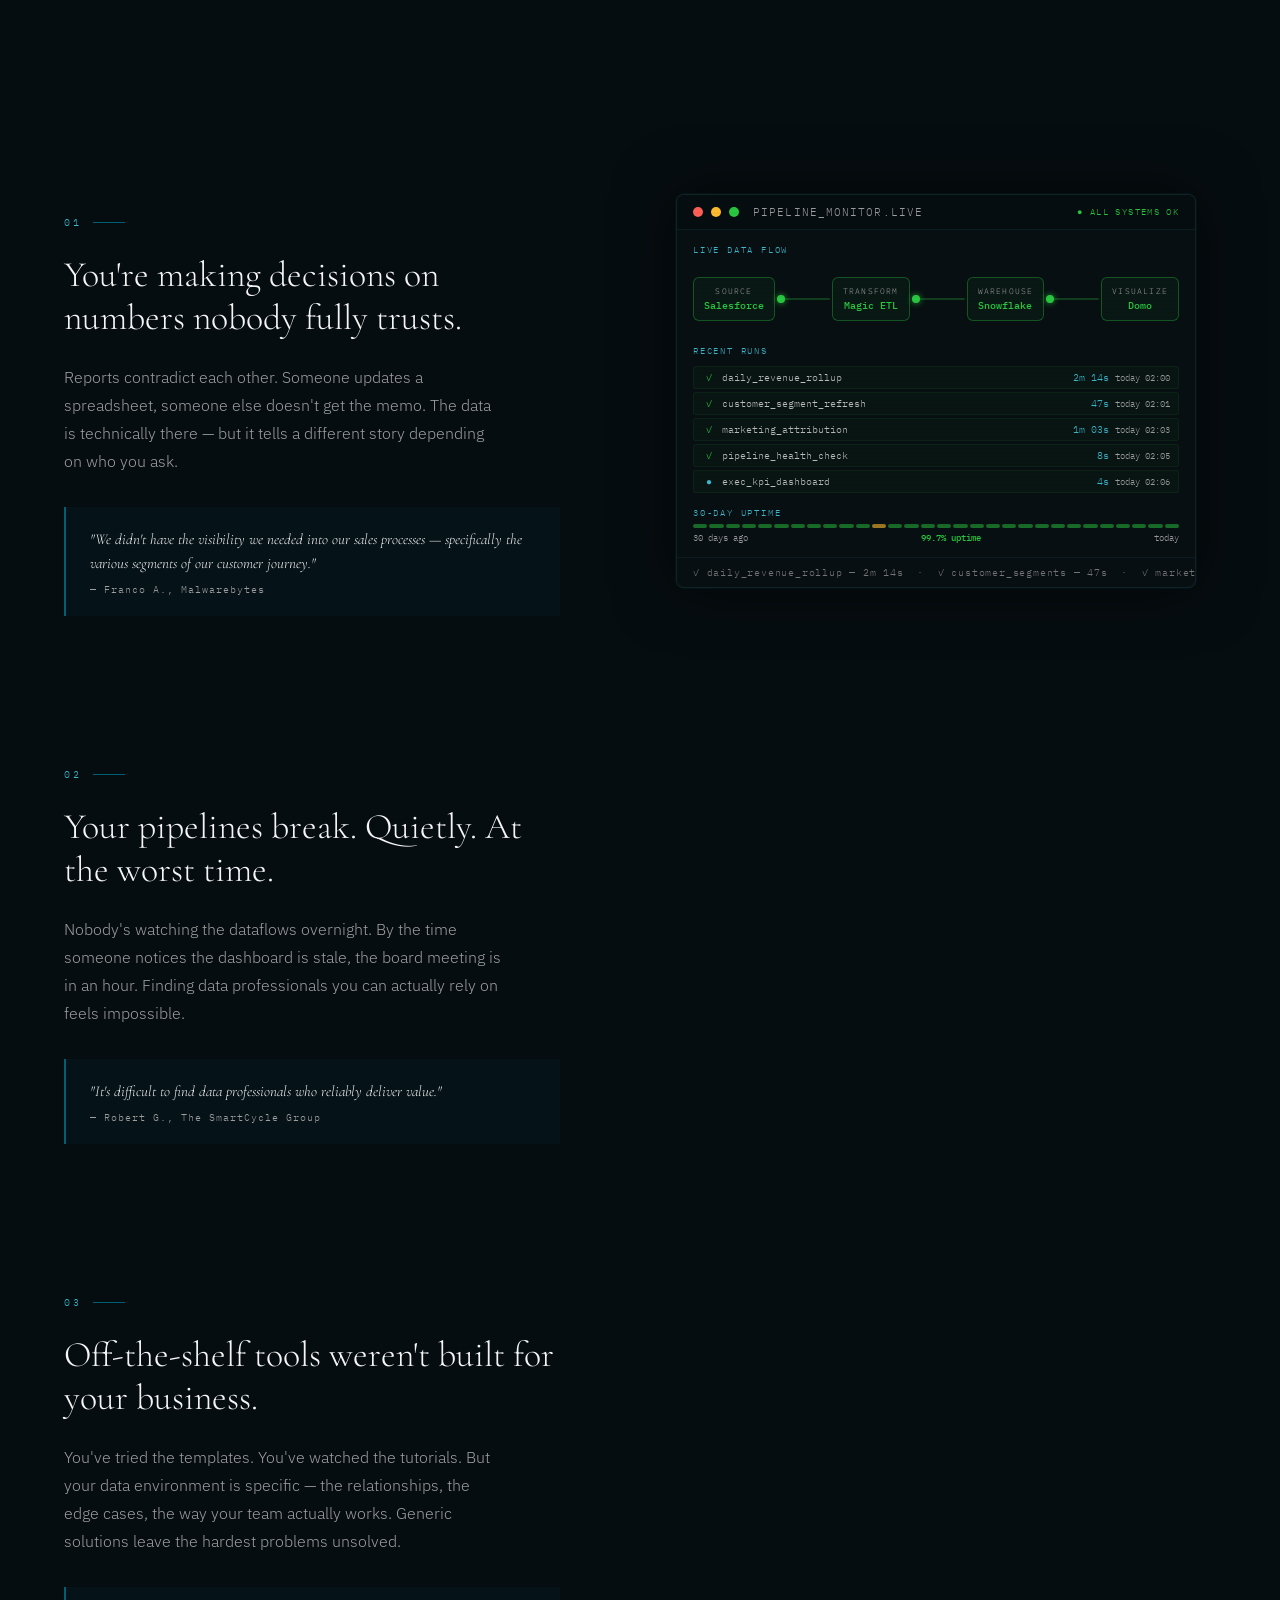
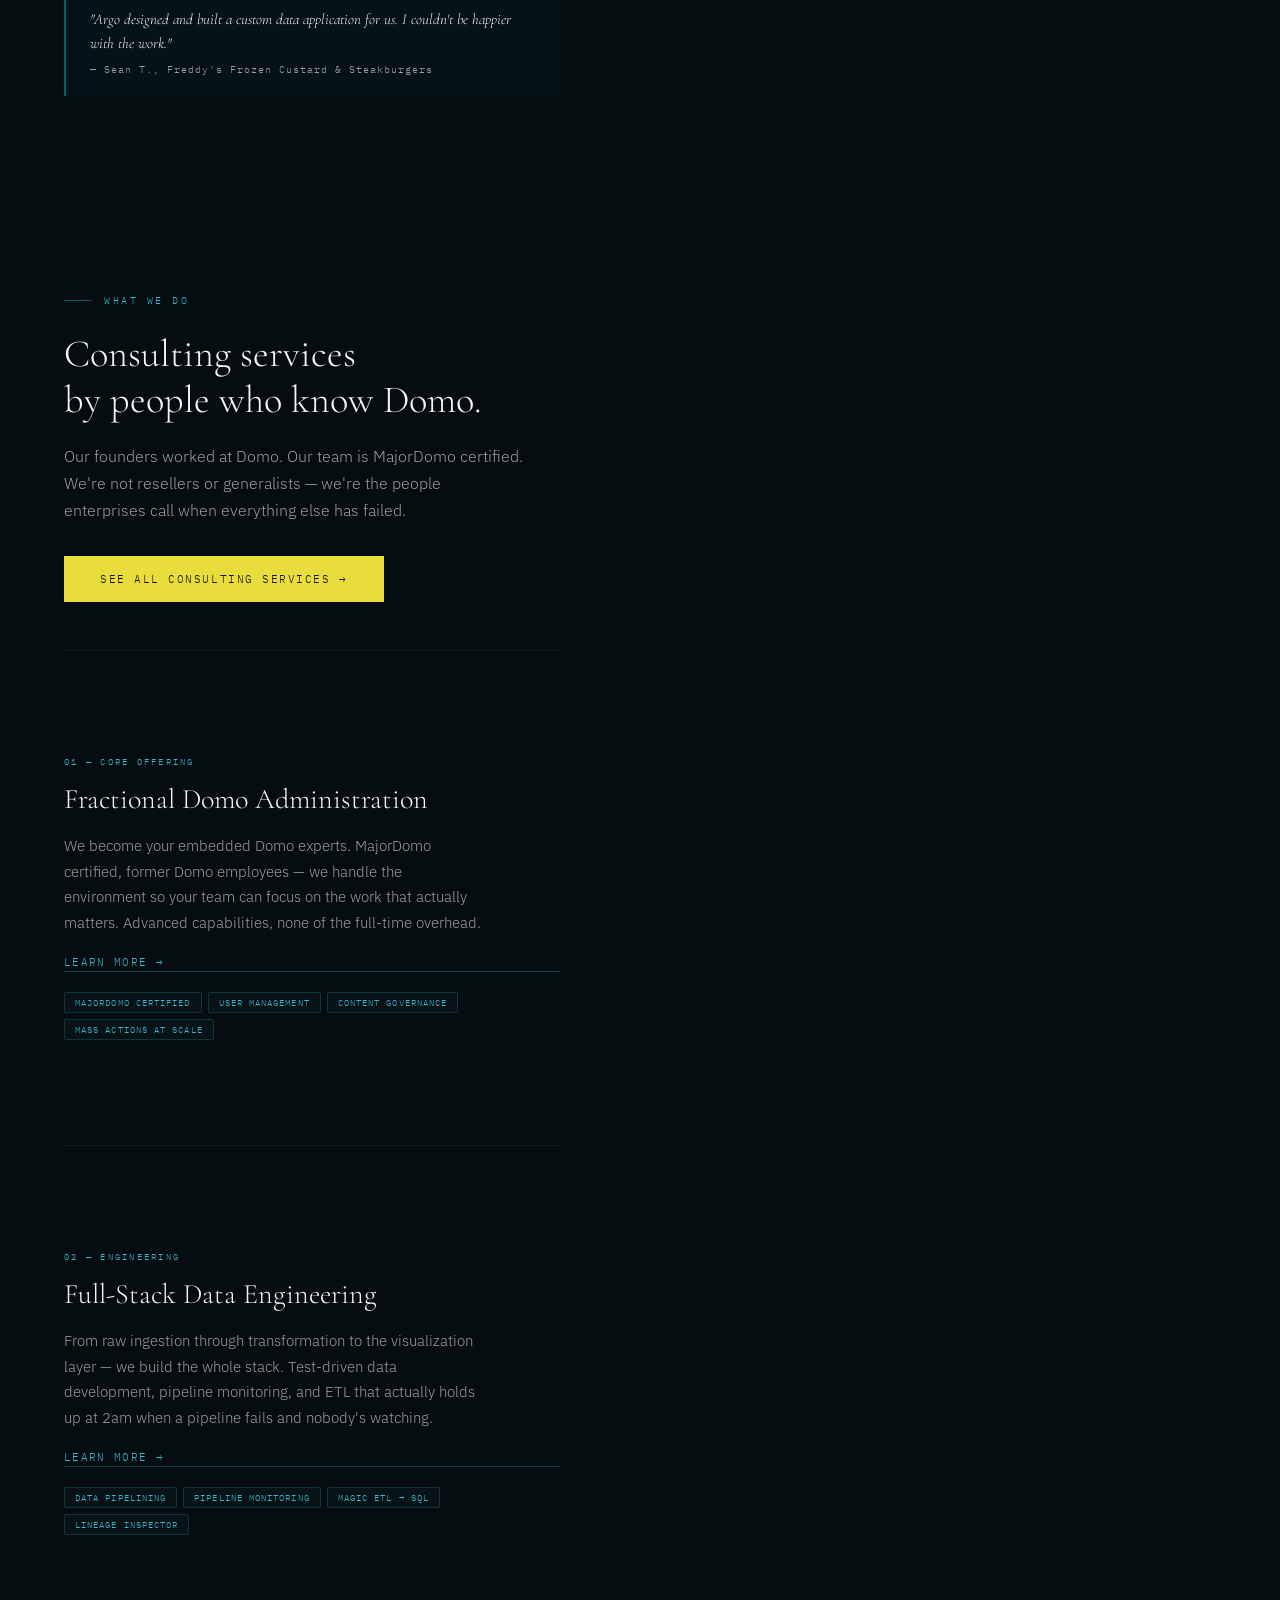
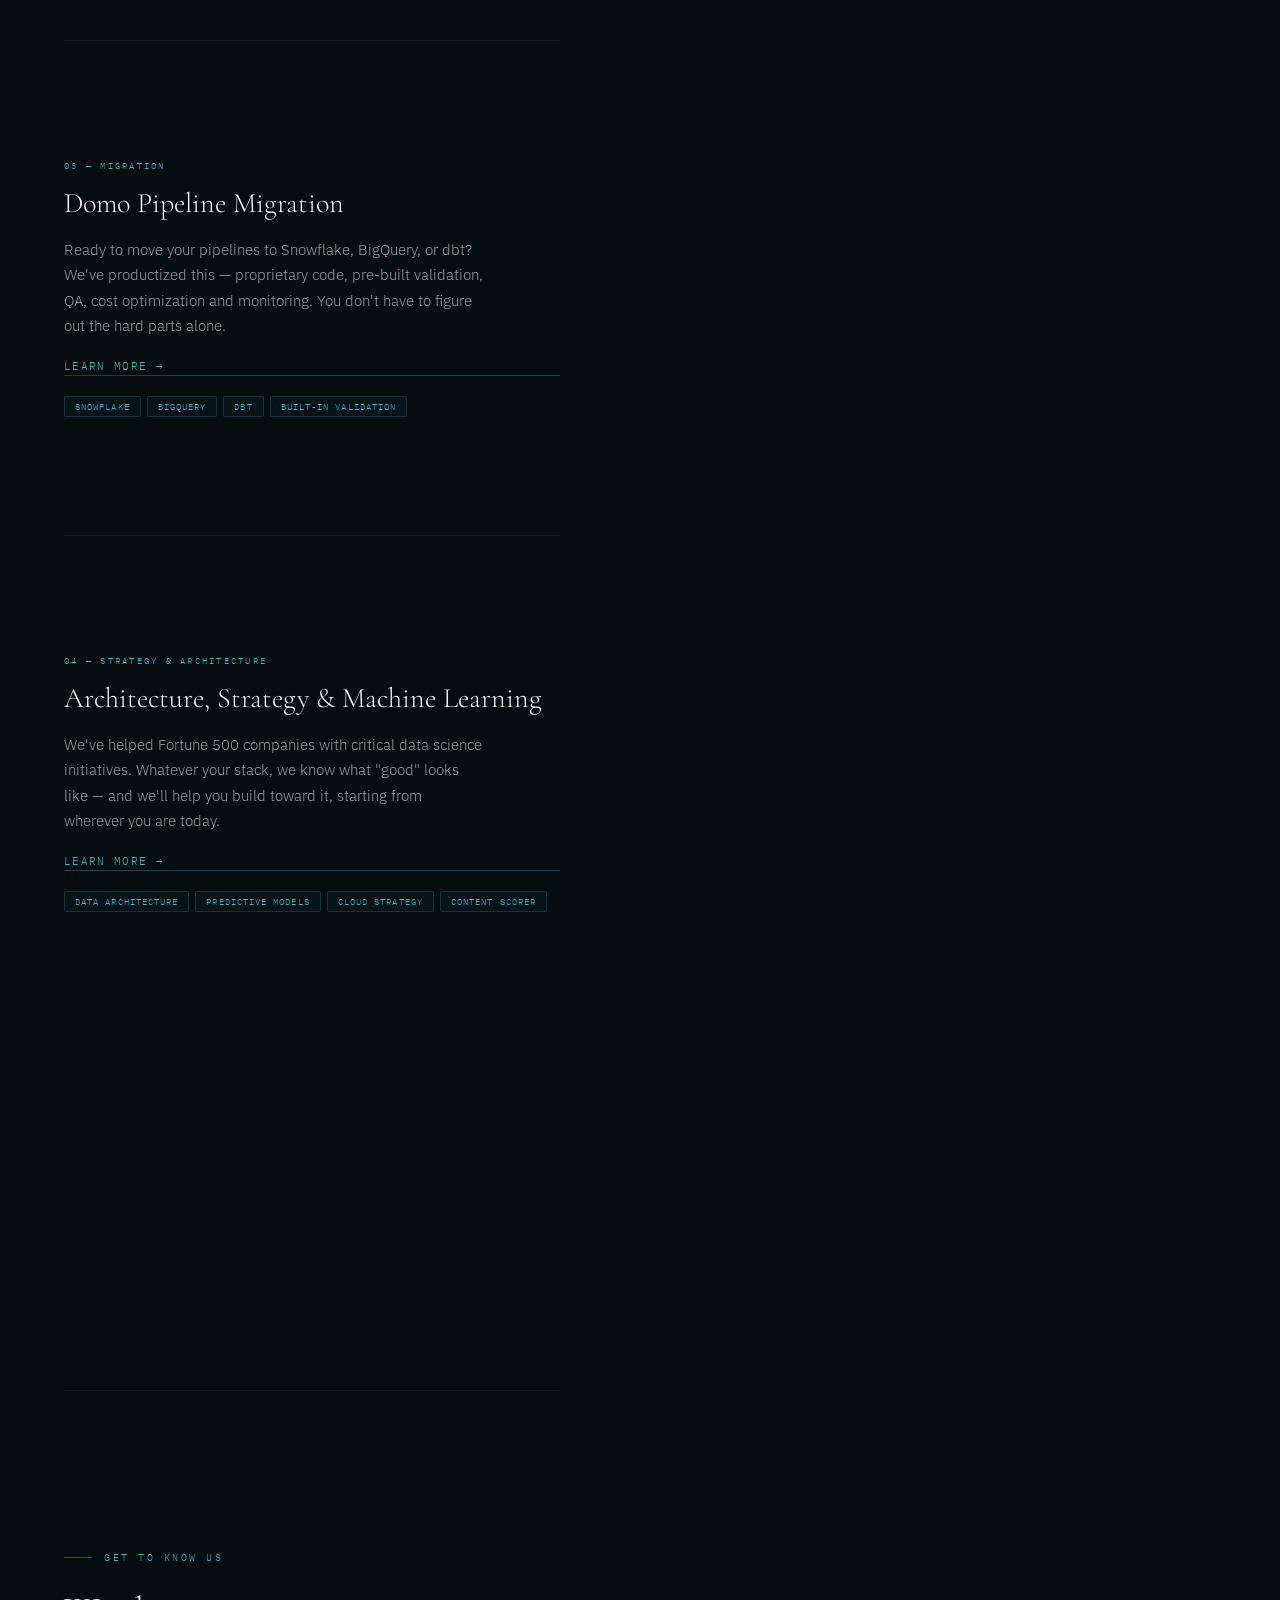
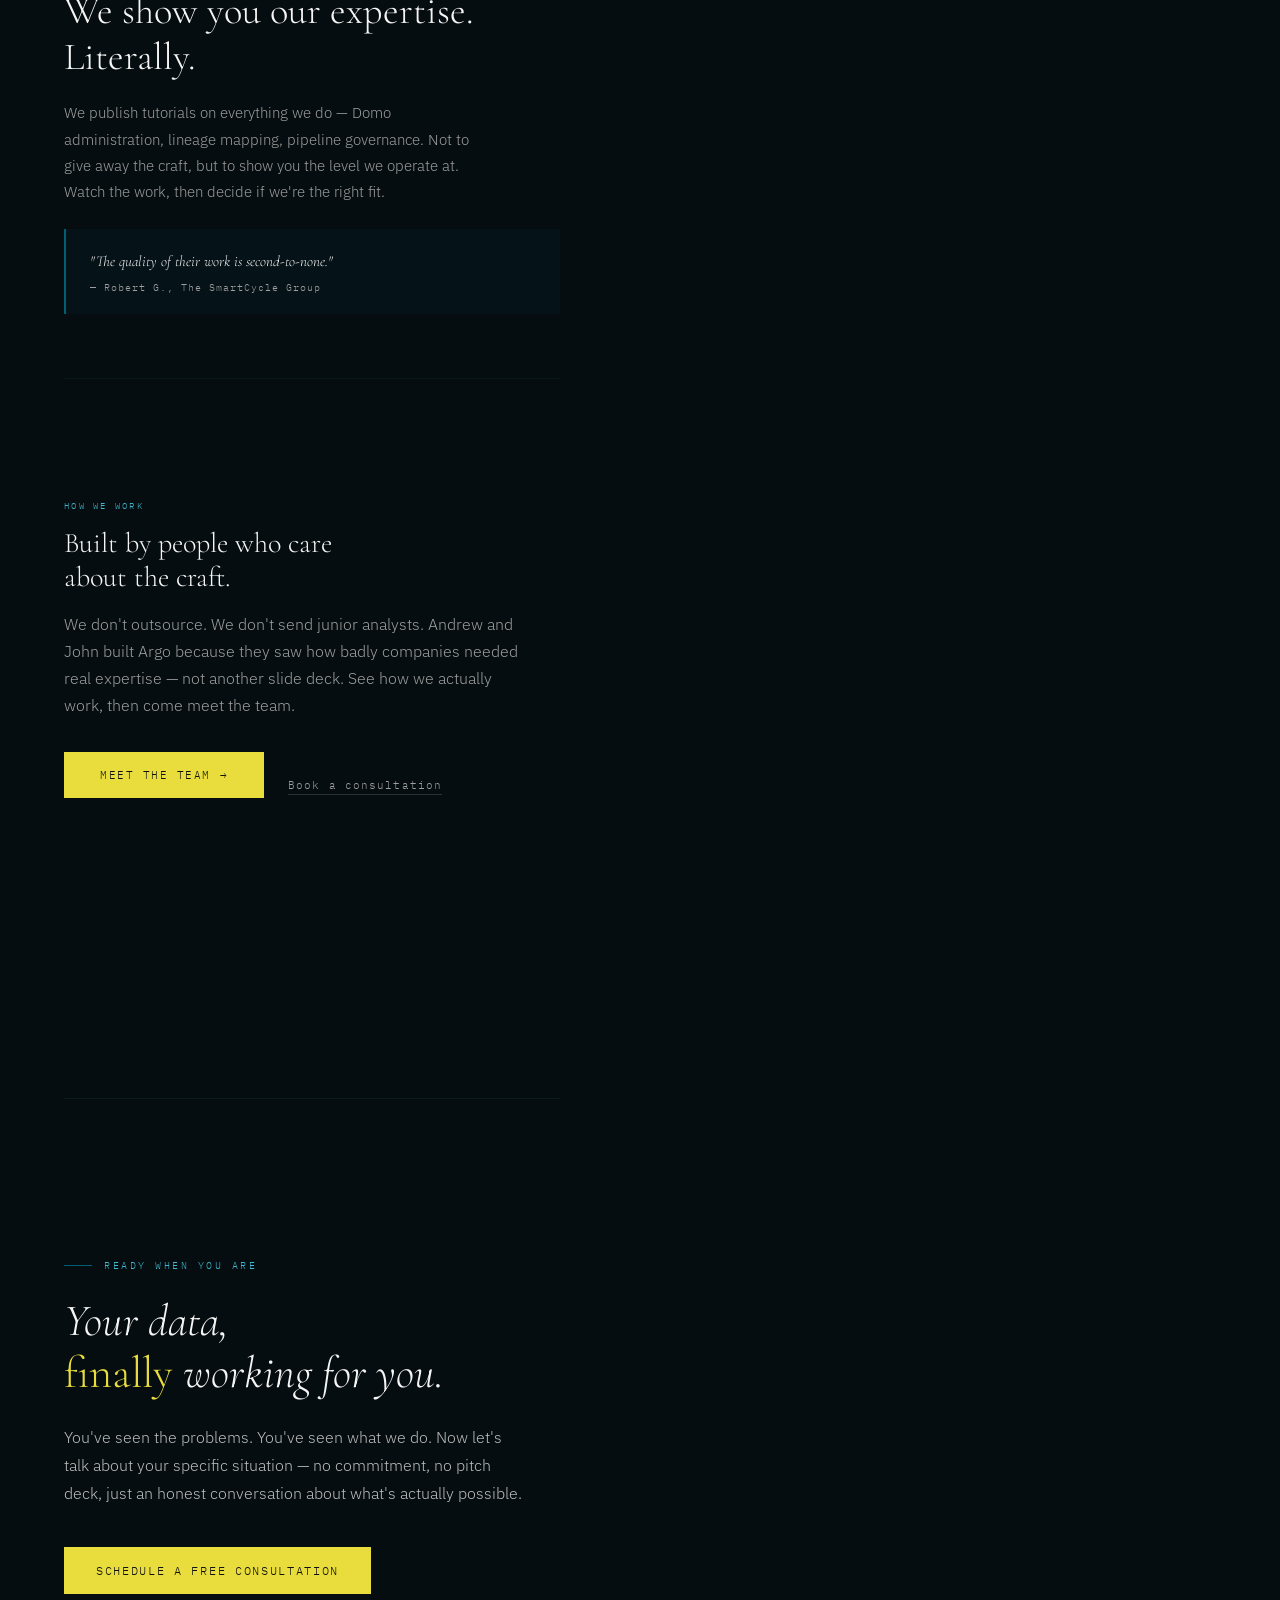
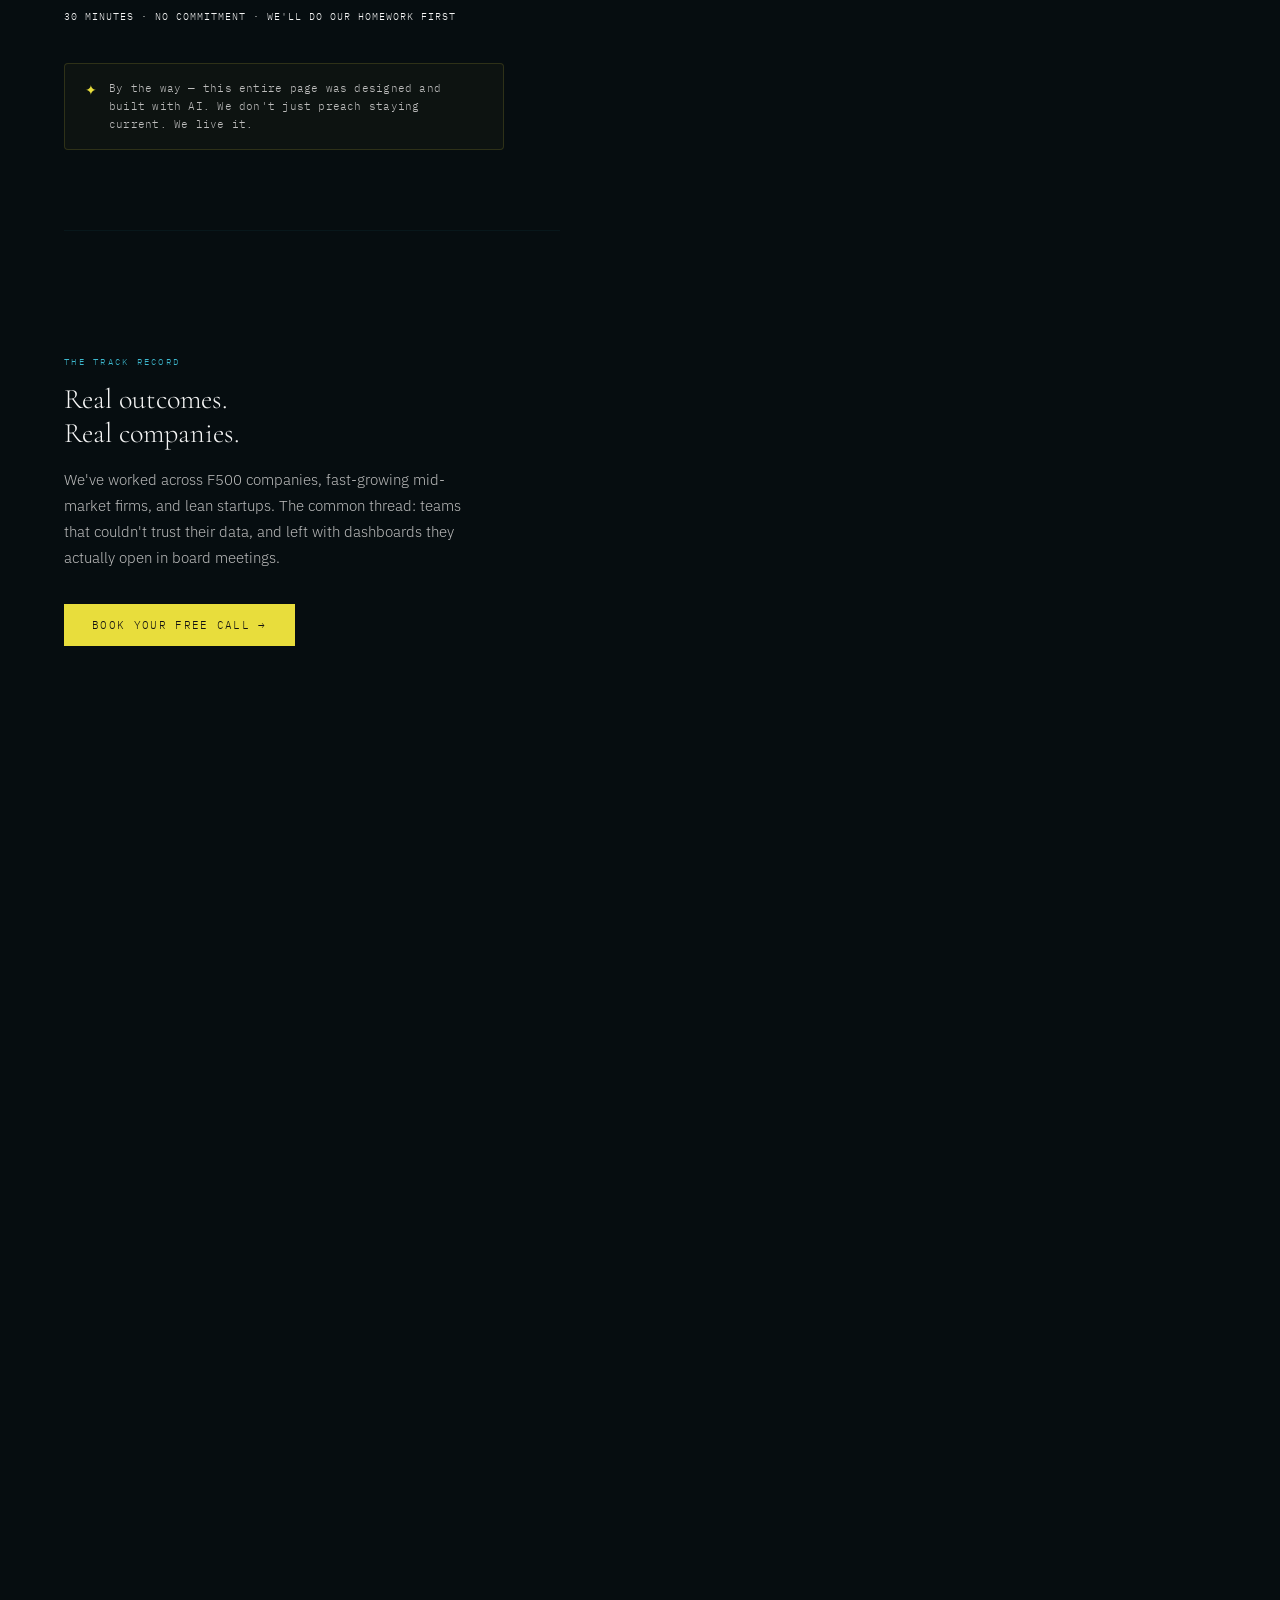
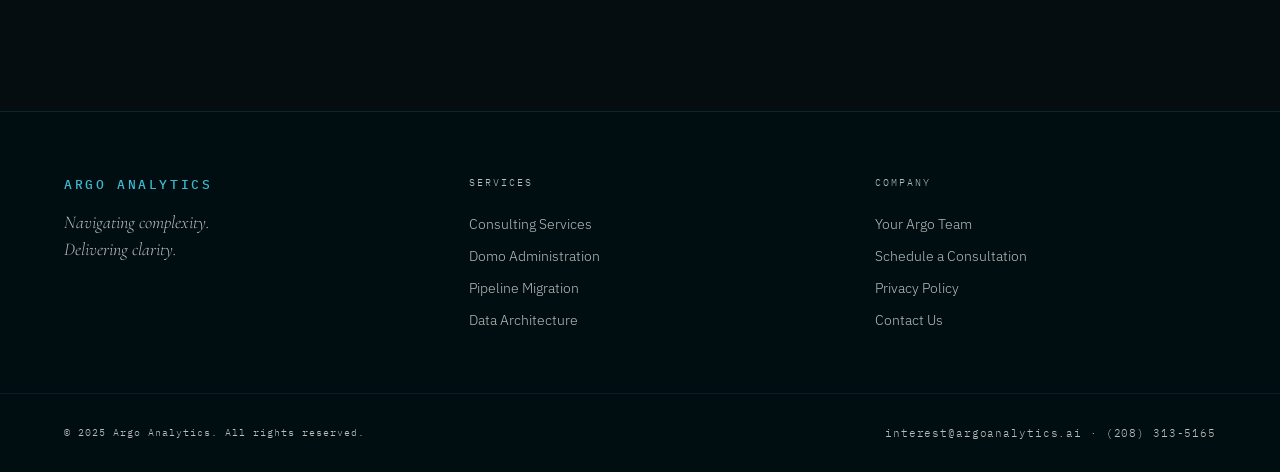
==== commit fd8a93ce: "Add mobile hamburger menu to navigation - Implement collapsible hamburger menu for screens ≤768px - " ====
--- a/index.html
+++ b/index.html
@@ -91,6 +91,28 @@
   backdrop-filter: blur(12px);
 }
 
+.nav-toggle {
+  display: none;
+  background: none;
+  border: none;
+  cursor: pointer;
+  padding: 0;
+  z-index: 101;
+}
+
+.nav-toggle span {
+  display: block;
+  width: 24px;
+  height: 2px;
+  background: var(--neutral-100);
+  margin: 5px 0;
+  transition: 0.3s;
+}
+
+.nav-toggle.active span:nth-child(1) { transform: rotate(45deg) translate(10px, 10px); }
+.nav-toggle.active span:nth-child(2) { opacity: 0; }
+.nav-toggle.active span:nth-child(3) { transform: rotate(-45deg) translate(7px, -7px); }
+
 .nav-logo {
   font-family: var(--font-mono);
   font-size: 13px;
@@ -118,6 +140,30 @@
   align-items: center;
   gap: 3rem;
   list-style: none;
+}
+
+.nav-links.open {
+  position: absolute;
+  top: 100%;
+  left: 0;
+  right: 0;
+  flex-direction: column;
+  gap: 0;
+  background: rgba(6,13,16,0.95);
+  backdrop-filter: blur(12px);
+  border-bottom: 1px solid rgba(61,184,206,0.1);
+  padding: 1rem 0;
+  margin-top: 0;
+}
+
+.nav-links.open li {
+  width: 100%;
+}
+
+.nav-links.open a {
+  display: block;
+  padding: 1rem 1.5rem;
+  border-bottom: 1px solid rgba(61,184,206,0.05);
 }
 
 .nav-links a {
@@ -1751,14 +1797,16 @@
 
 /* ── MOBILE (≤768px) ──────────────────────────────────────── */
 @media (max-width: 768px) {
-  /* NAV — stays a single row; logo word "Analytics" drops, links compact */
-  nav { padding: 0.85rem 1.1rem; }
-  .nav-logo { font-size: 10px; }
-  .nav-logo img { height: 20px; }
+  /* NAV — hamburger menu for mobile */
+  nav { padding: 1rem 1.25rem; flex-wrap: wrap; }
+  .nav-logo { font-size: 11px; }
+  .nav-logo img { height: 24px; }
   .nav-logo span { display: none; }
-  .nav-links { gap: 0.85rem; }
+  .nav-toggle { display: block; }
+  .nav-links { position: static; flex-direction: row; gap: 0.85rem; background: none; border: none; padding: 0; }
+  .nav-links.open { position: absolute; }
   .nav-links a { font-size: 9px; letter-spacing: 0.05em; }
-  .nav-cta { padding: 6px 10px; font-size: 9px; letter-spacing: 0.03em; }
+  .nav-cta { padding: 8px 12px; font-size: 9px; letter-spacing: 0.03em; }
 
   main { padding-top: 52px; }
   .hero-sticky { top: 52px; }
@@ -1801,7 +1849,12 @@
 <!-- NAV -->
 <nav>
   <a href="index.html" class="nav-logo"><img src="assets/argo.png" alt="Argo logo">Argo <span>Analytics</span></a>
-  <ul class="nav-links">
+  <button class="nav-toggle" id="navToggle" aria-label="Toggle menu">
+    <span></span>
+    <span></span>
+    <span></span>
+  </button>
+  <ul class="nav-links" id="navLinks">
     <li><a href="argo-about.html">About</a></li>
     <li><a href="argo-consulting.html">Consulting</a></li>
     <li><a href="argo-schedule.html" class="nav-cta">Schedule a Call</a></li>
@@ -3191,8 +3244,32 @@
   requestAnimationFrame(() => { label.style.opacity = '1'; });
 }
 
-
-
+// ── MOBILE HAMBURGER MENU ────────────────────────────────────────────────────
+const navToggle = document.getElementById('navToggle');
+const navLinks = document.getElementById('navLinks');
+
+if (navToggle) {
+  navToggle.addEventListener('click', () => {
+    navToggle.classList.toggle('active');
+    navLinks.classList.toggle('open');
+  });
+
+  // Close menu when a link is clicked
+  navLinks.querySelectorAll('a').forEach(link => {
+    link.addEventListener('click', () => {
+      navToggle.classList.remove('active');
+      navLinks.classList.remove('open');
+    });
+  });
+
+  // Close menu when clicking outside
+  document.addEventListener('click', (e) => {
+    if (!e.target.closest('nav')) {
+      navToggle.classList.remove('active');
+      navLinks.classList.remove('open');
+    }
+  });
+}
 
 </script>
 </body>
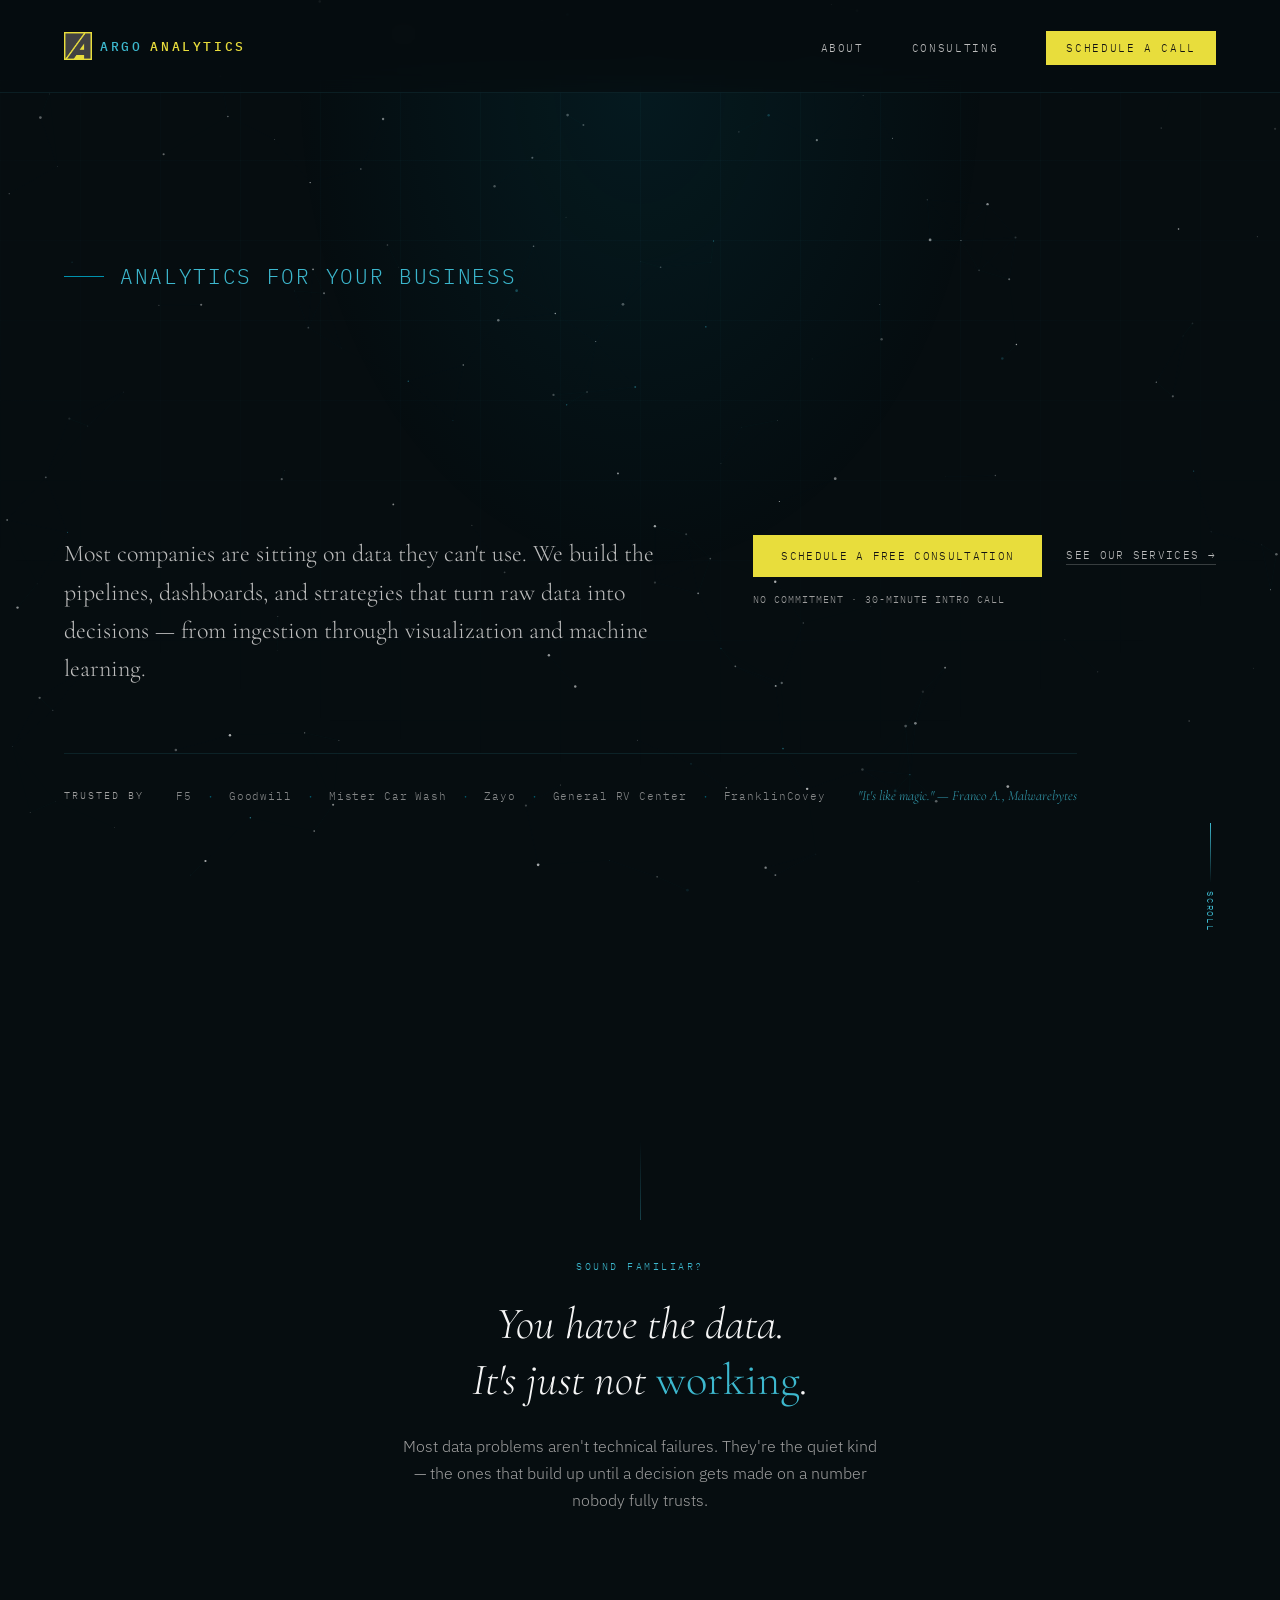
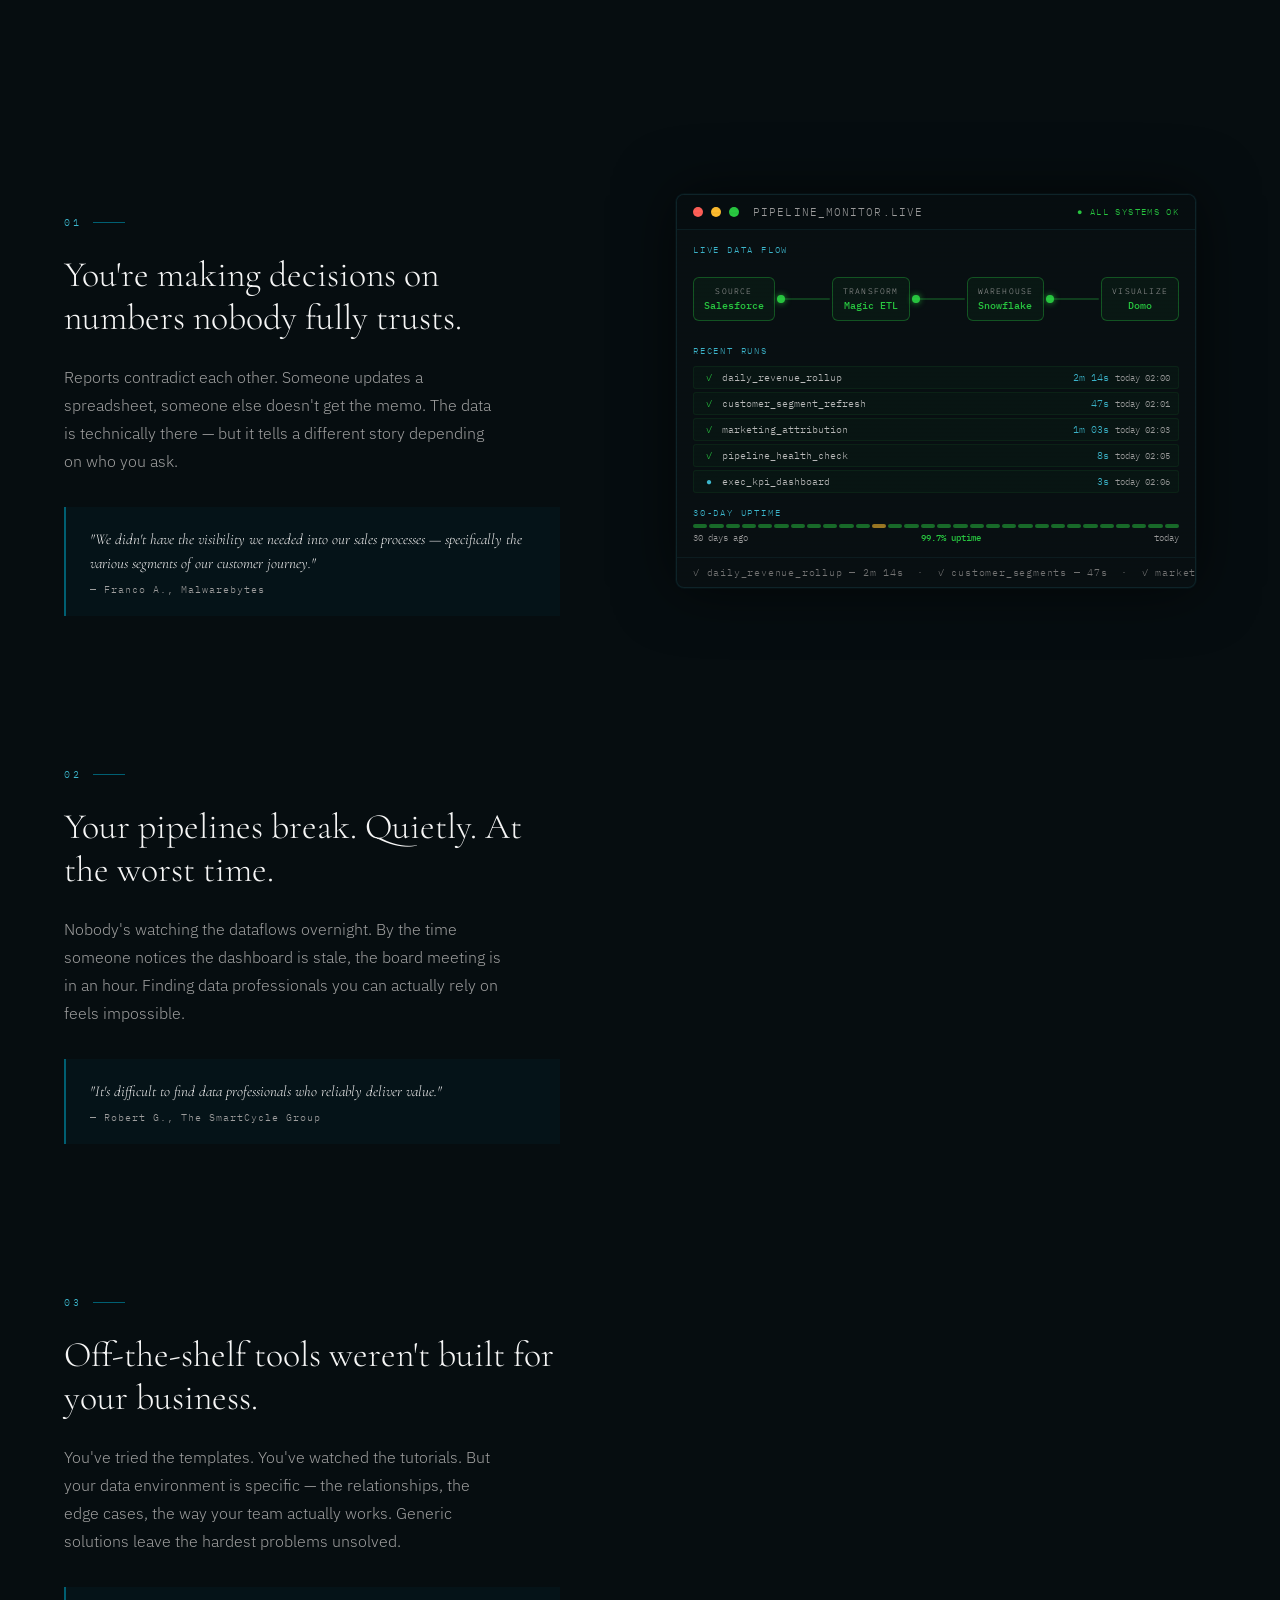
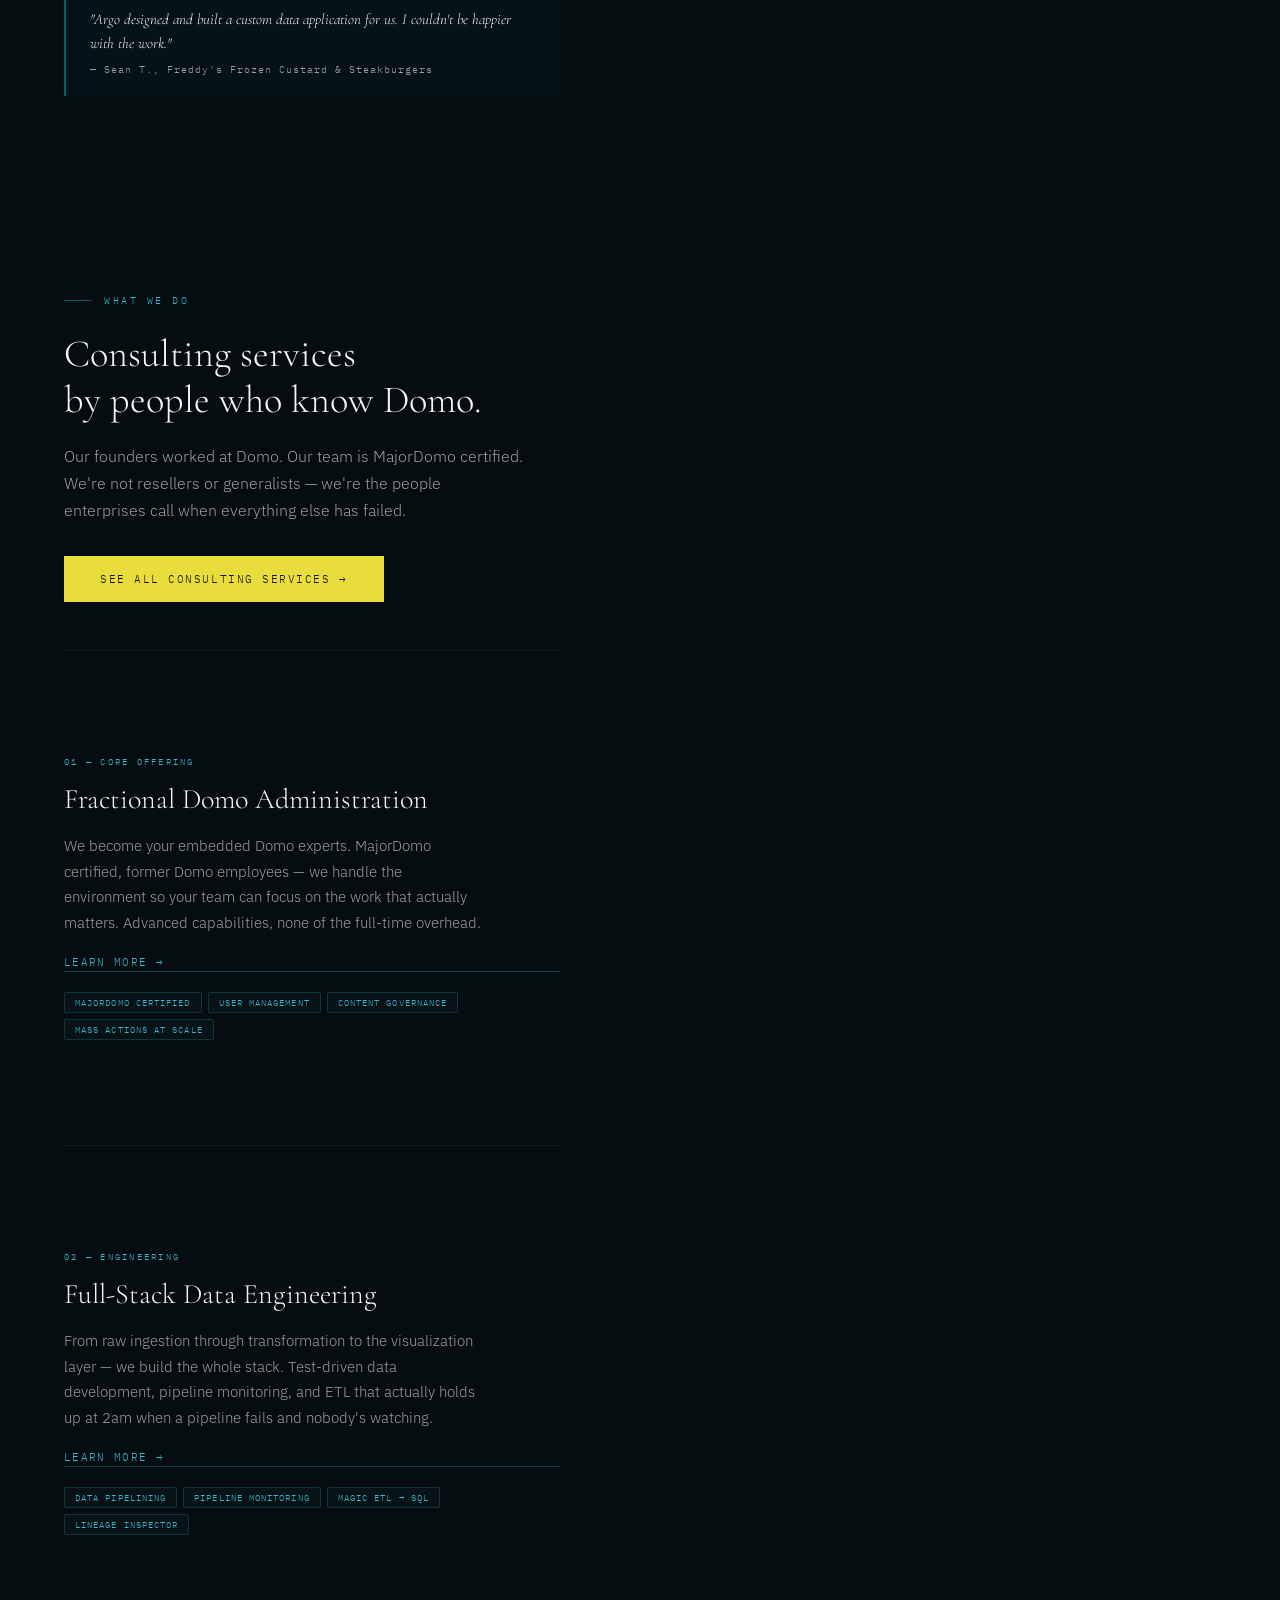
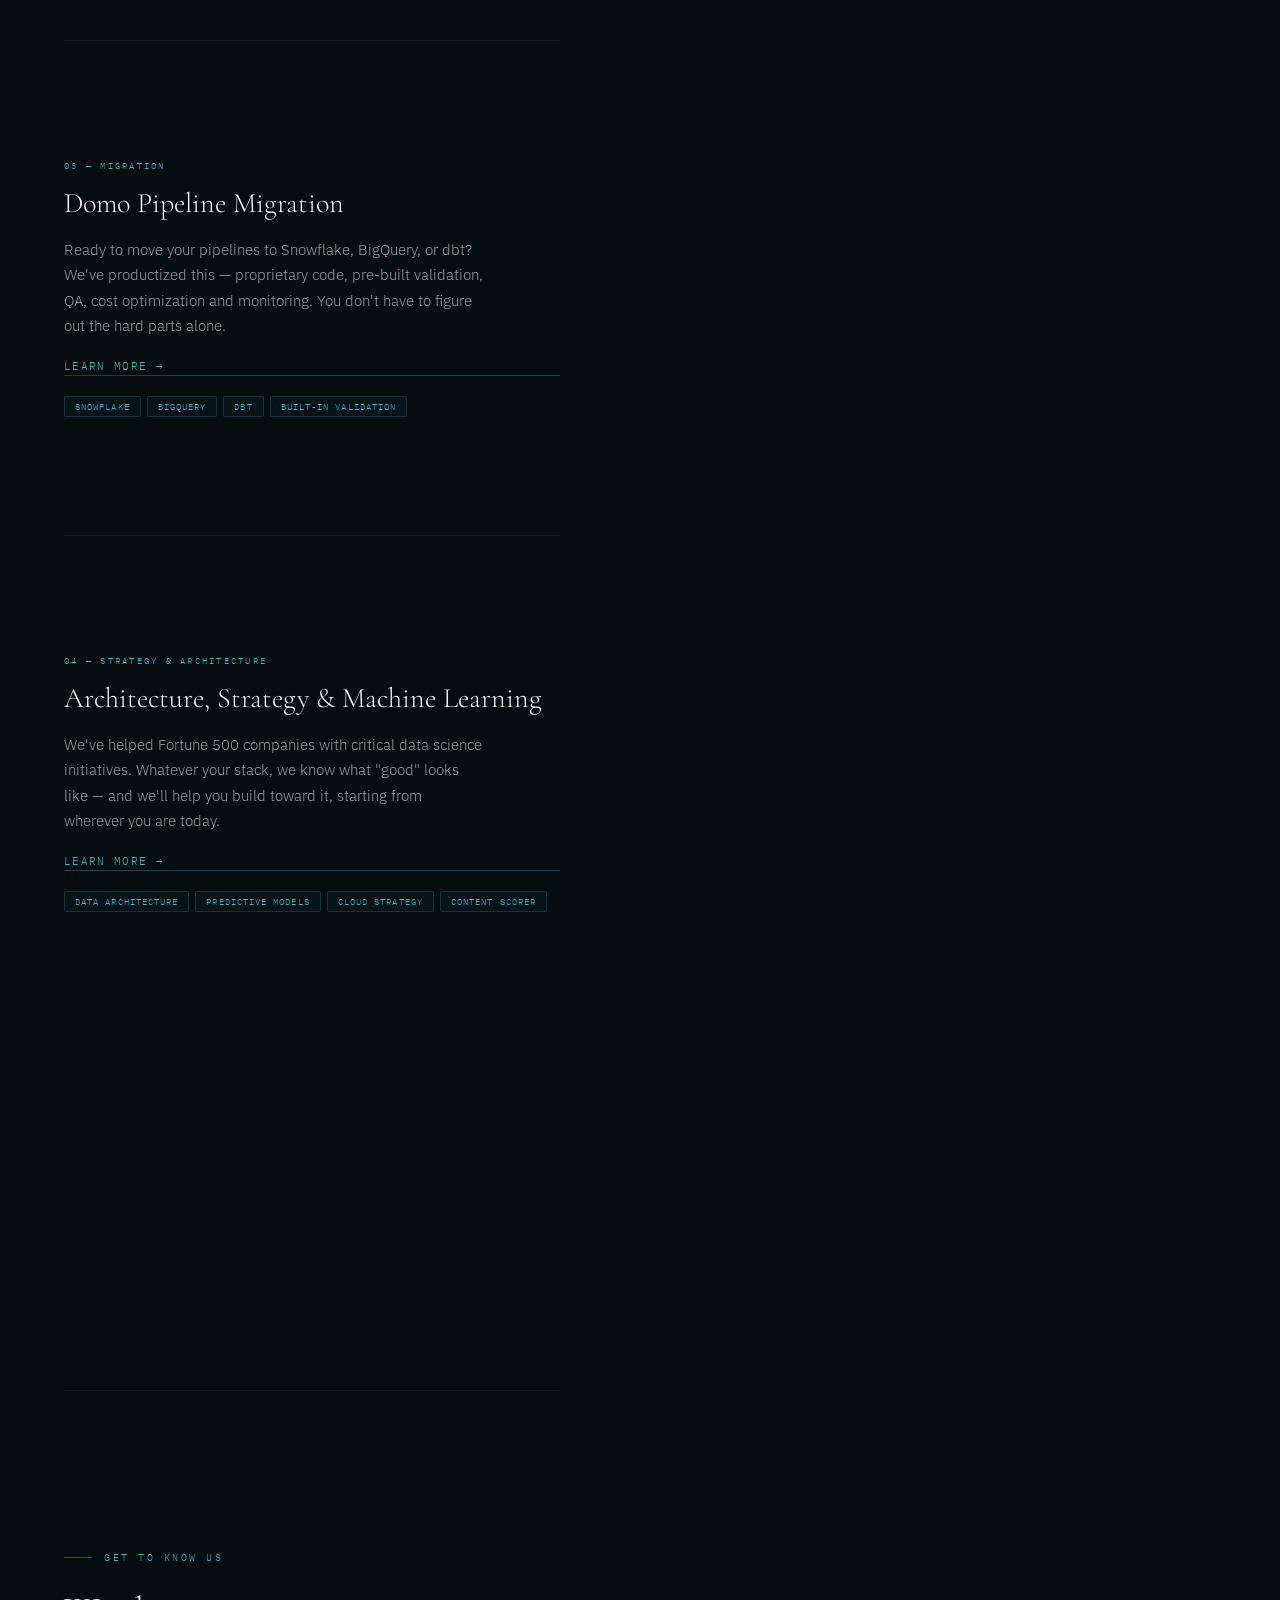
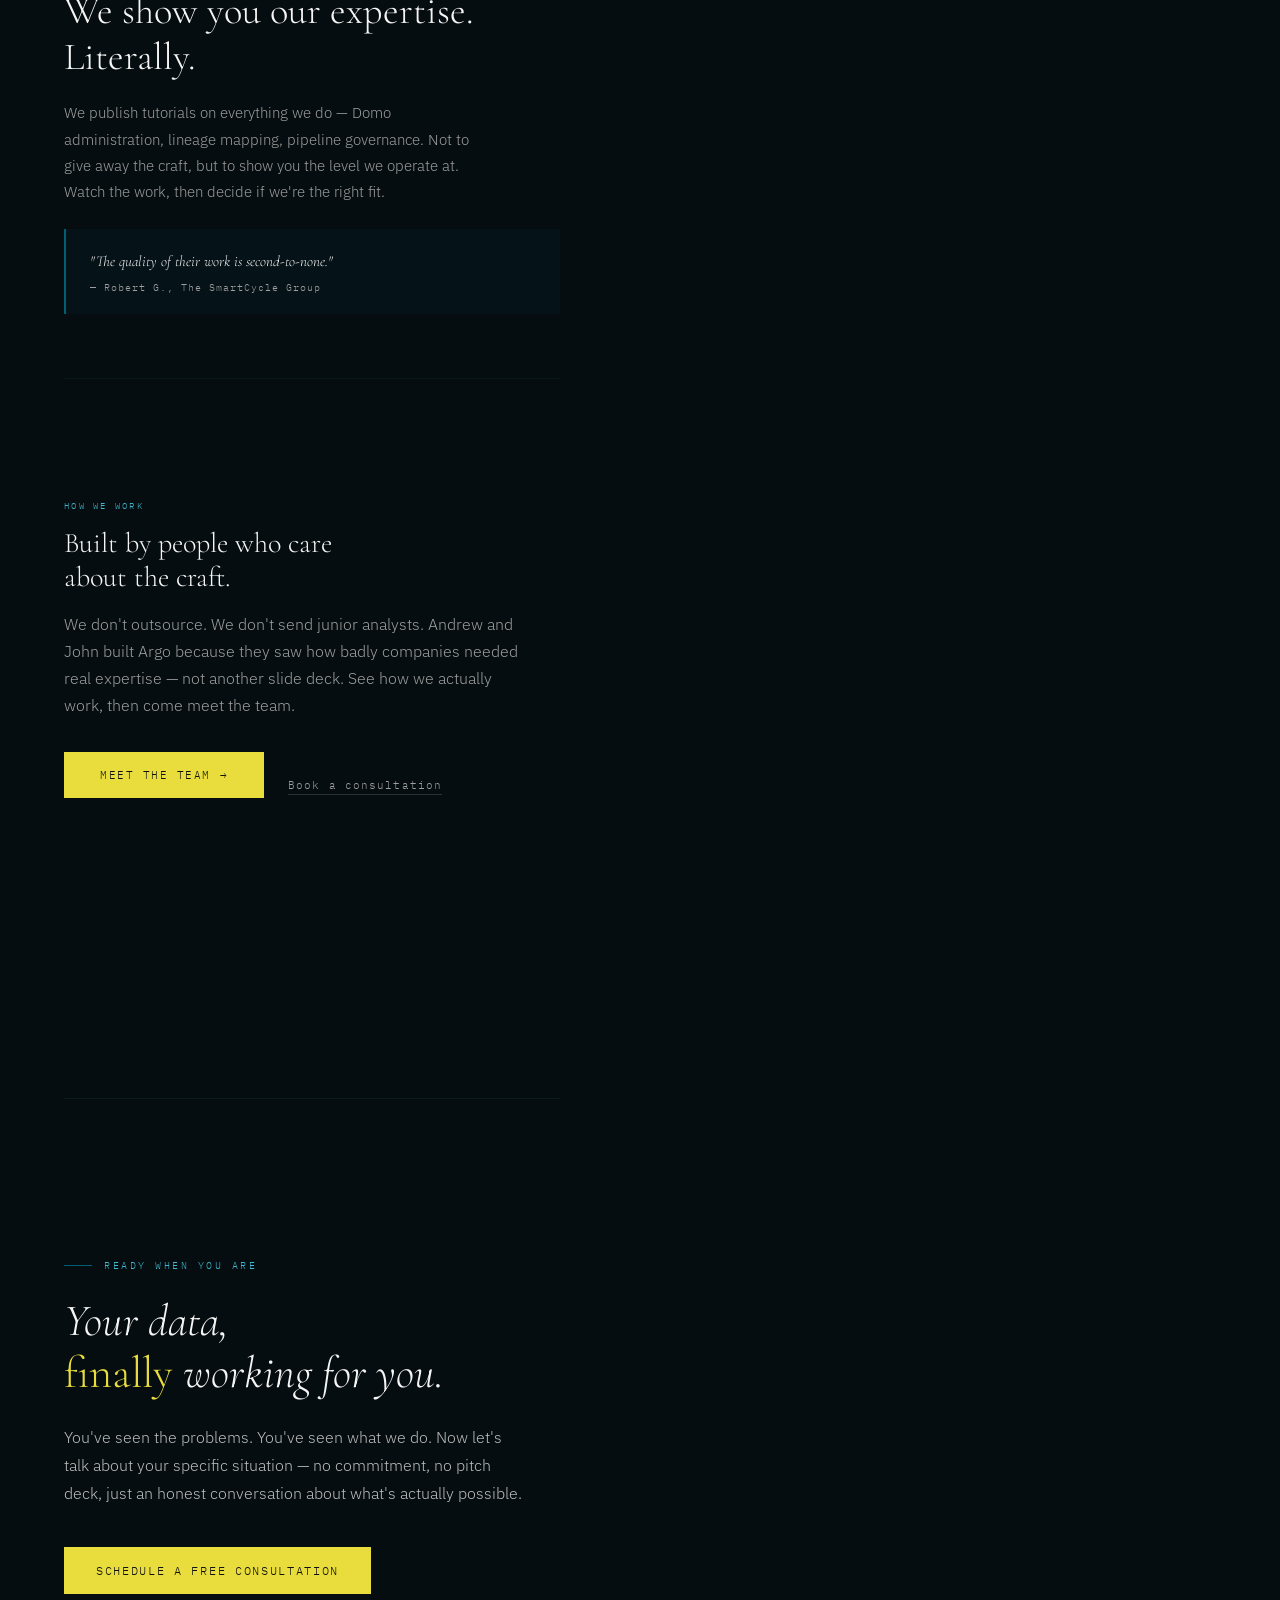
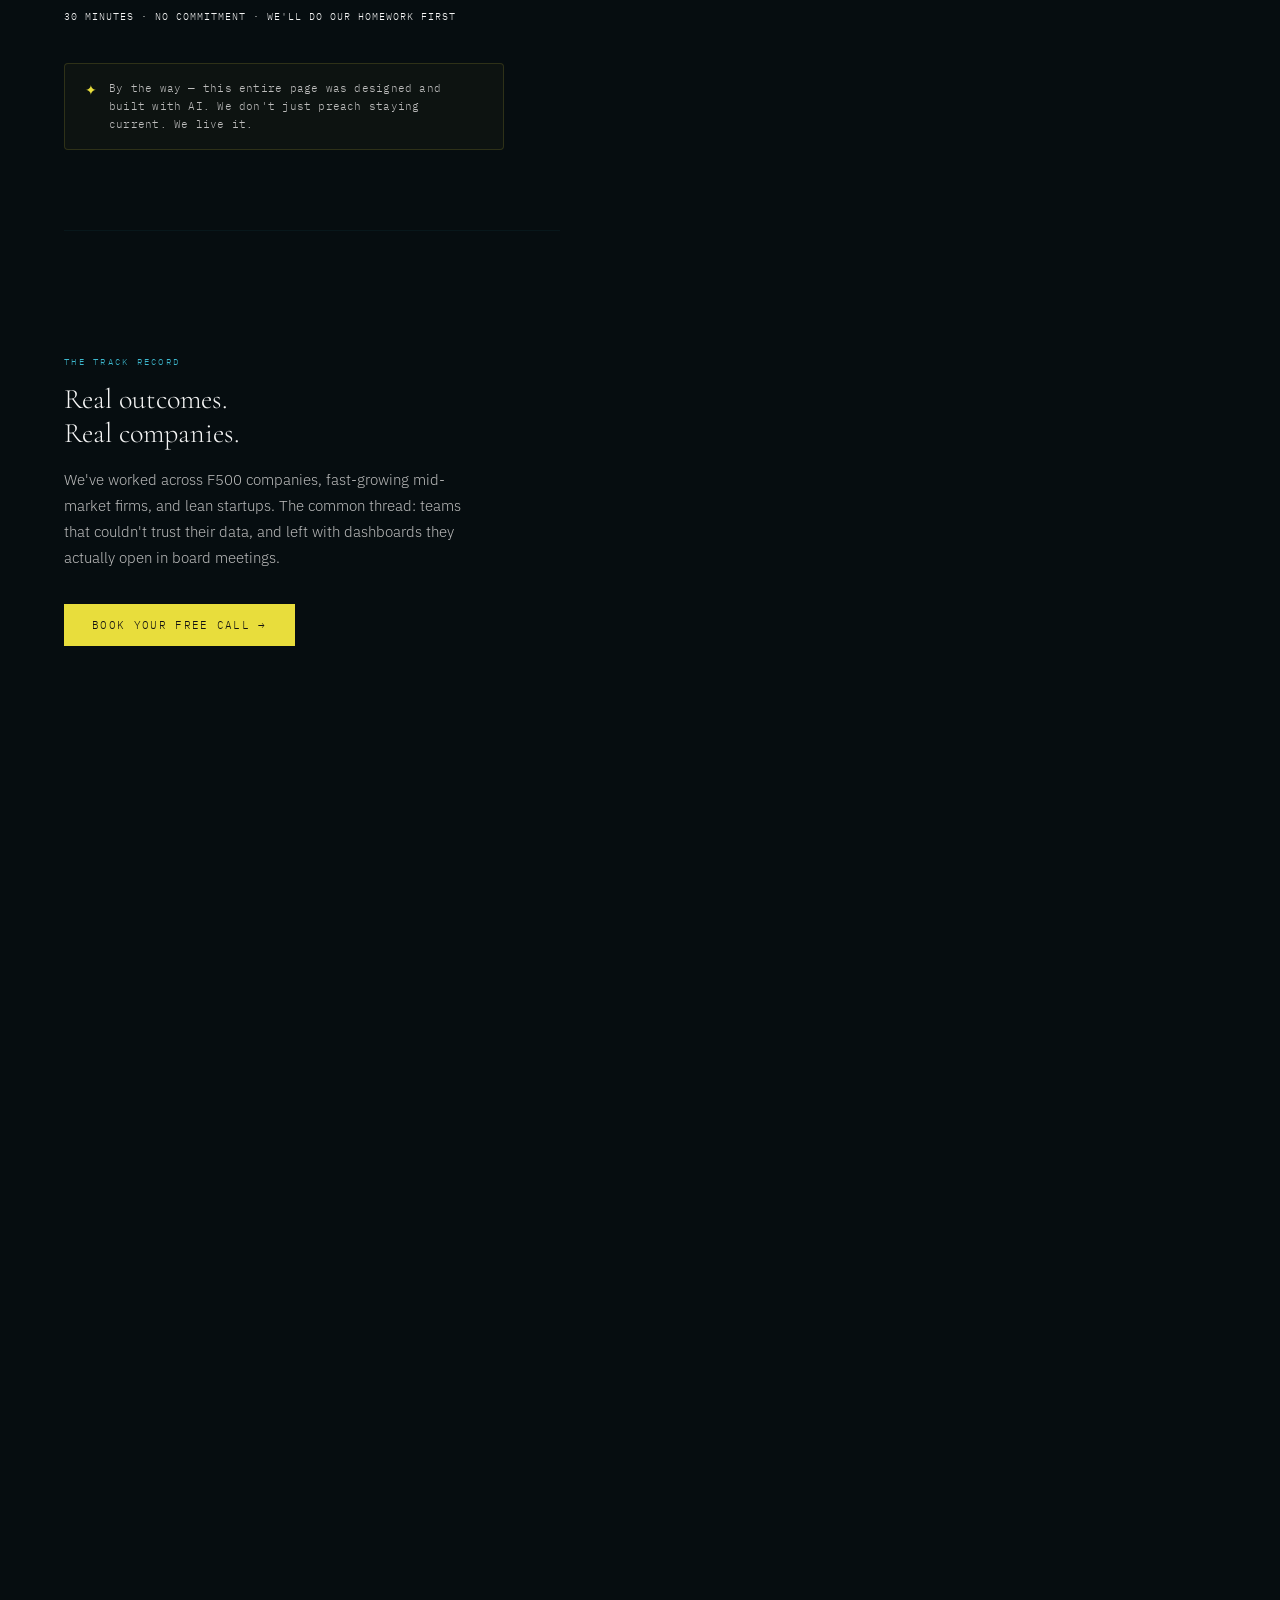
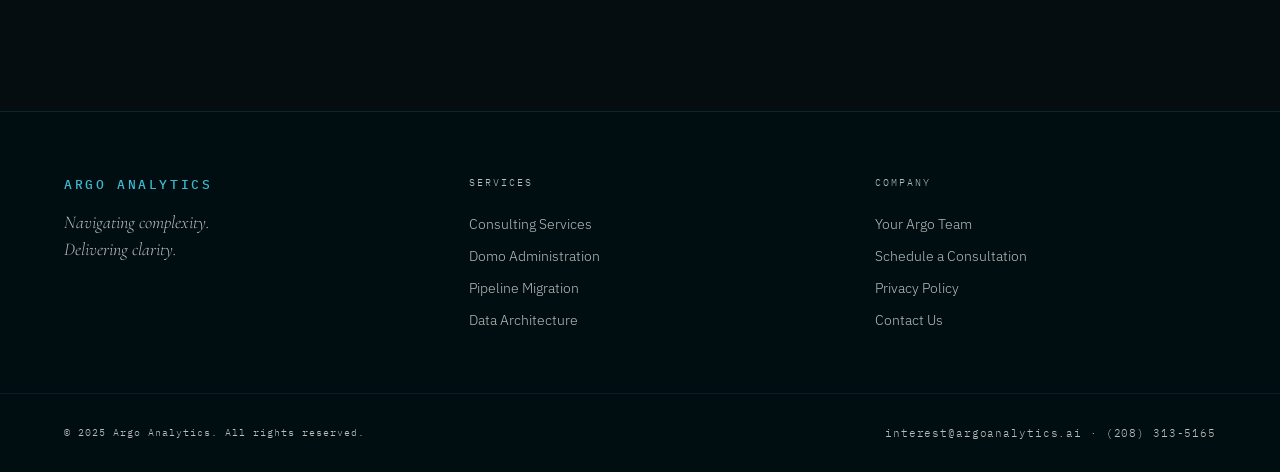
==== commit 9fee0361: "Fix hero headline scroll animation on mobile Three bugs: TARGET_TOP was hardcoded to desktop nav hei" ====
--- a/index.html
+++ b/index.html
@@ -355,7 +355,7 @@
 }
 
 /* Sticky condensed headline — sits just below the nav */
-.hero-sticky {
+.sticky-bar {
   position: fixed;
   top: 81px; /* nav height */
   left: 0;
@@ -379,7 +379,7 @@
   border-bottom: 1px solid rgba(61,184,206,0.12);
 }
 
-.hero-sticky.visible {
+.sticky-bar.visible {
   opacity: 1;
 }
 
@@ -1809,7 +1809,7 @@
   .nav-cta { padding: 8px 12px; font-size: 9px; letter-spacing: 0.03em; }
 
   main { padding-top: 52px; }
-  .hero-sticky { top: 52px; }
+  .sticky-bar { top: 52px; }
 
   /* HERO — headline font-size is JS-driven, so it is left to the script */
   .hero { padding: 4.5rem 1.25rem 3rem; min-height: auto; }
@@ -2618,19 +2618,23 @@
 const scrollInd = document.getElementById('scrollIndicator');
 const stickyBar = document.getElementById('stickyBar');
 
-const SMALL_SIZE  = 11;
-const TARGET_TOP  = 81 + 14;
-const TARGET_LEFT = 4 * 16;
+const SMALL_SIZE = 11;
 
 // These update on every resize
-let BIG_SIZE, originTop, originLeft, originWidth;
+let BIG_SIZE, targetTop, targetLeft, originTop, originLeft, originWidth;
 
 function lerp(a, b, t) { return a + (b - a) * t; }
 function ease(t) { return t < 0.5 ? 2*t*t : -1+(4-2*t)*t; }
 
 function measure() {
-  // Recalculate font size based on current viewport
-  BIG_SIZE = Math.min(window.innerWidth * 0.068, 110);
+  // Compute target position from actual nav height so it's correct on mobile too
+  const nav = document.querySelector('nav');
+  const navH = nav ? nav.getBoundingClientRect().height : 81;
+  targetTop  = navH + 14;
+  targetLeft = window.innerWidth < 768 ? 20 : 64;
+
+  // Recalculate font size — clamp to a readable minimum on mobile
+  BIG_SIZE = Math.max(window.innerWidth < 768 ? 48 : 0, Math.min(window.innerWidth * 0.068, 110));
   hl.style.fontSize = BIG_SIZE + 'px';
 
   // Unfix to measure natural position
@@ -2664,8 +2668,8 @@
 
   // Position
   const fromTop = originTop - scrollY;
-  hl.style.top  = lerp(fromTop, TARGET_TOP, p) + 'px';
-  hl.style.left = lerp(originLeft, TARGET_LEFT, p) + 'px';
+  hl.style.top  = lerp(fromTop, targetTop, p) + 'px';
+  hl.style.left = lerp(originLeft, targetLeft, p) + 'px';
 
   // Scale
   const scale = lerp(1, SMALL_SIZE / BIG_SIZE, p);
